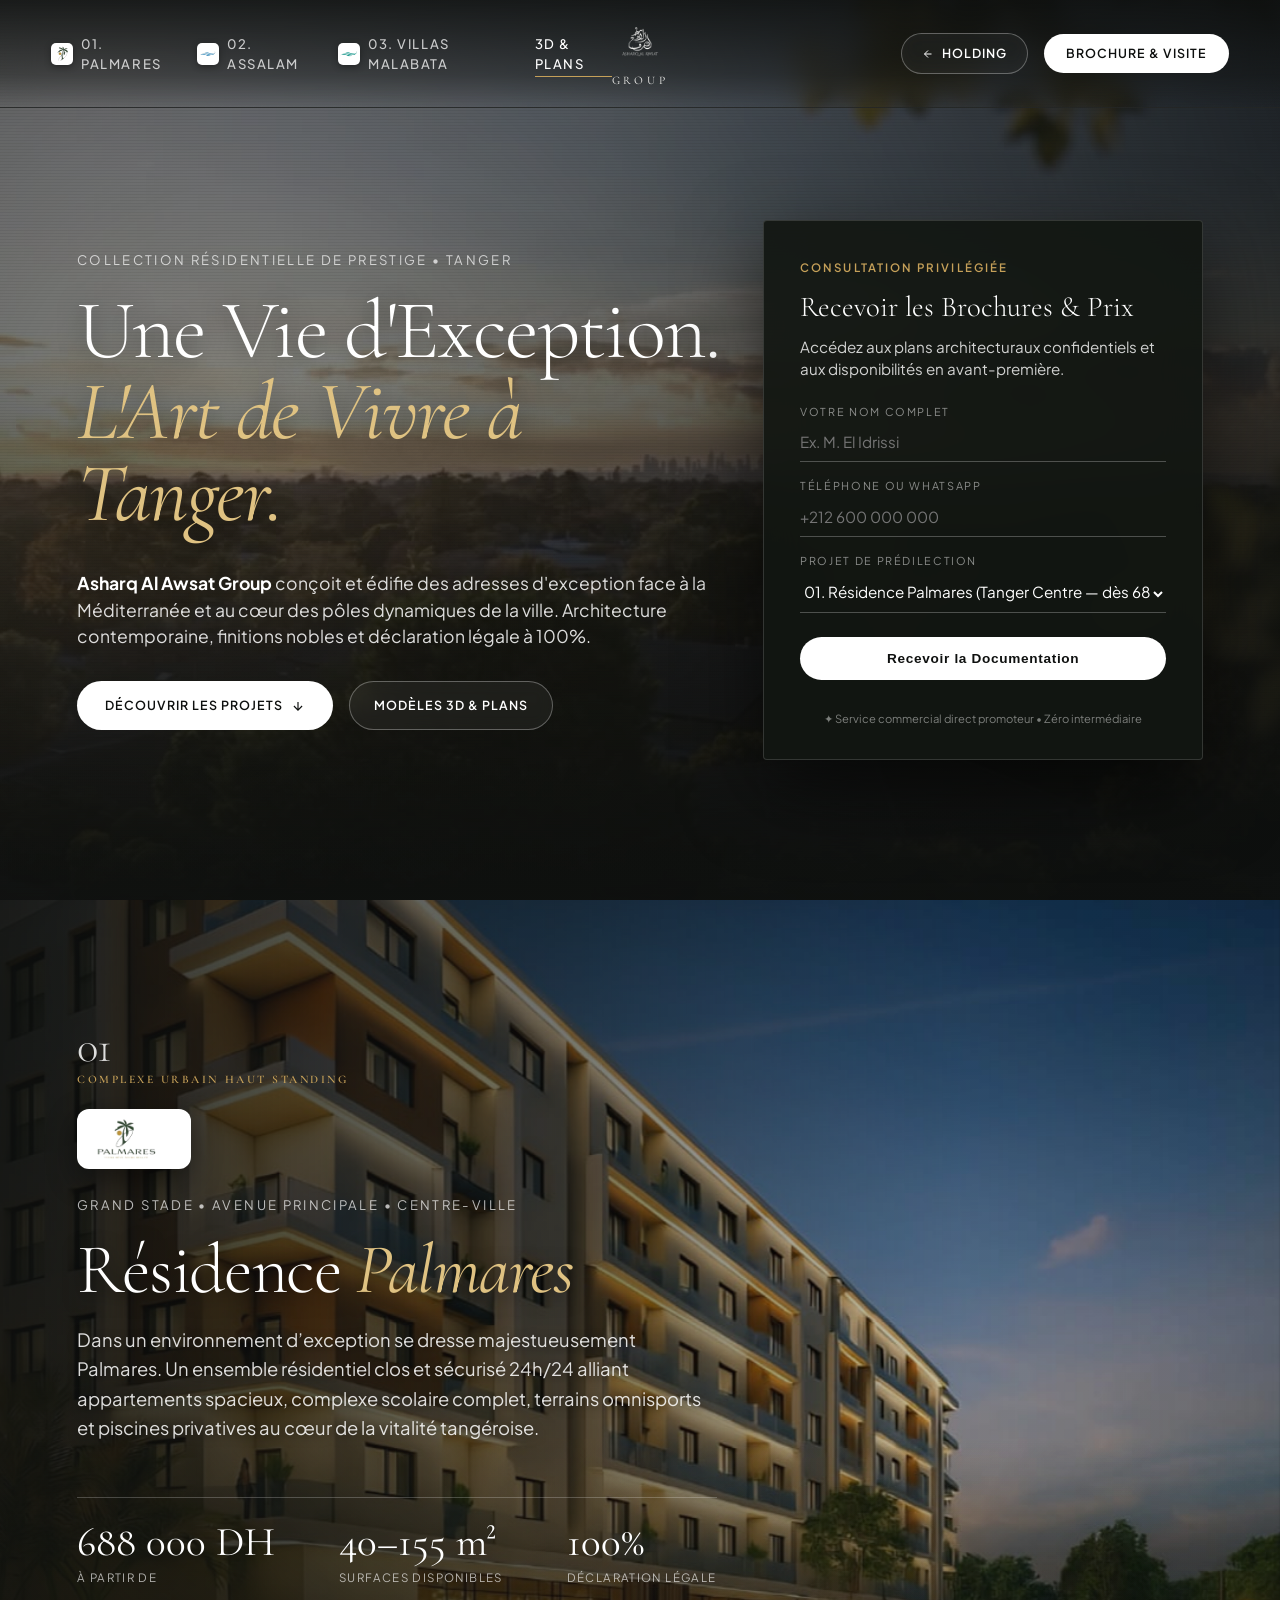
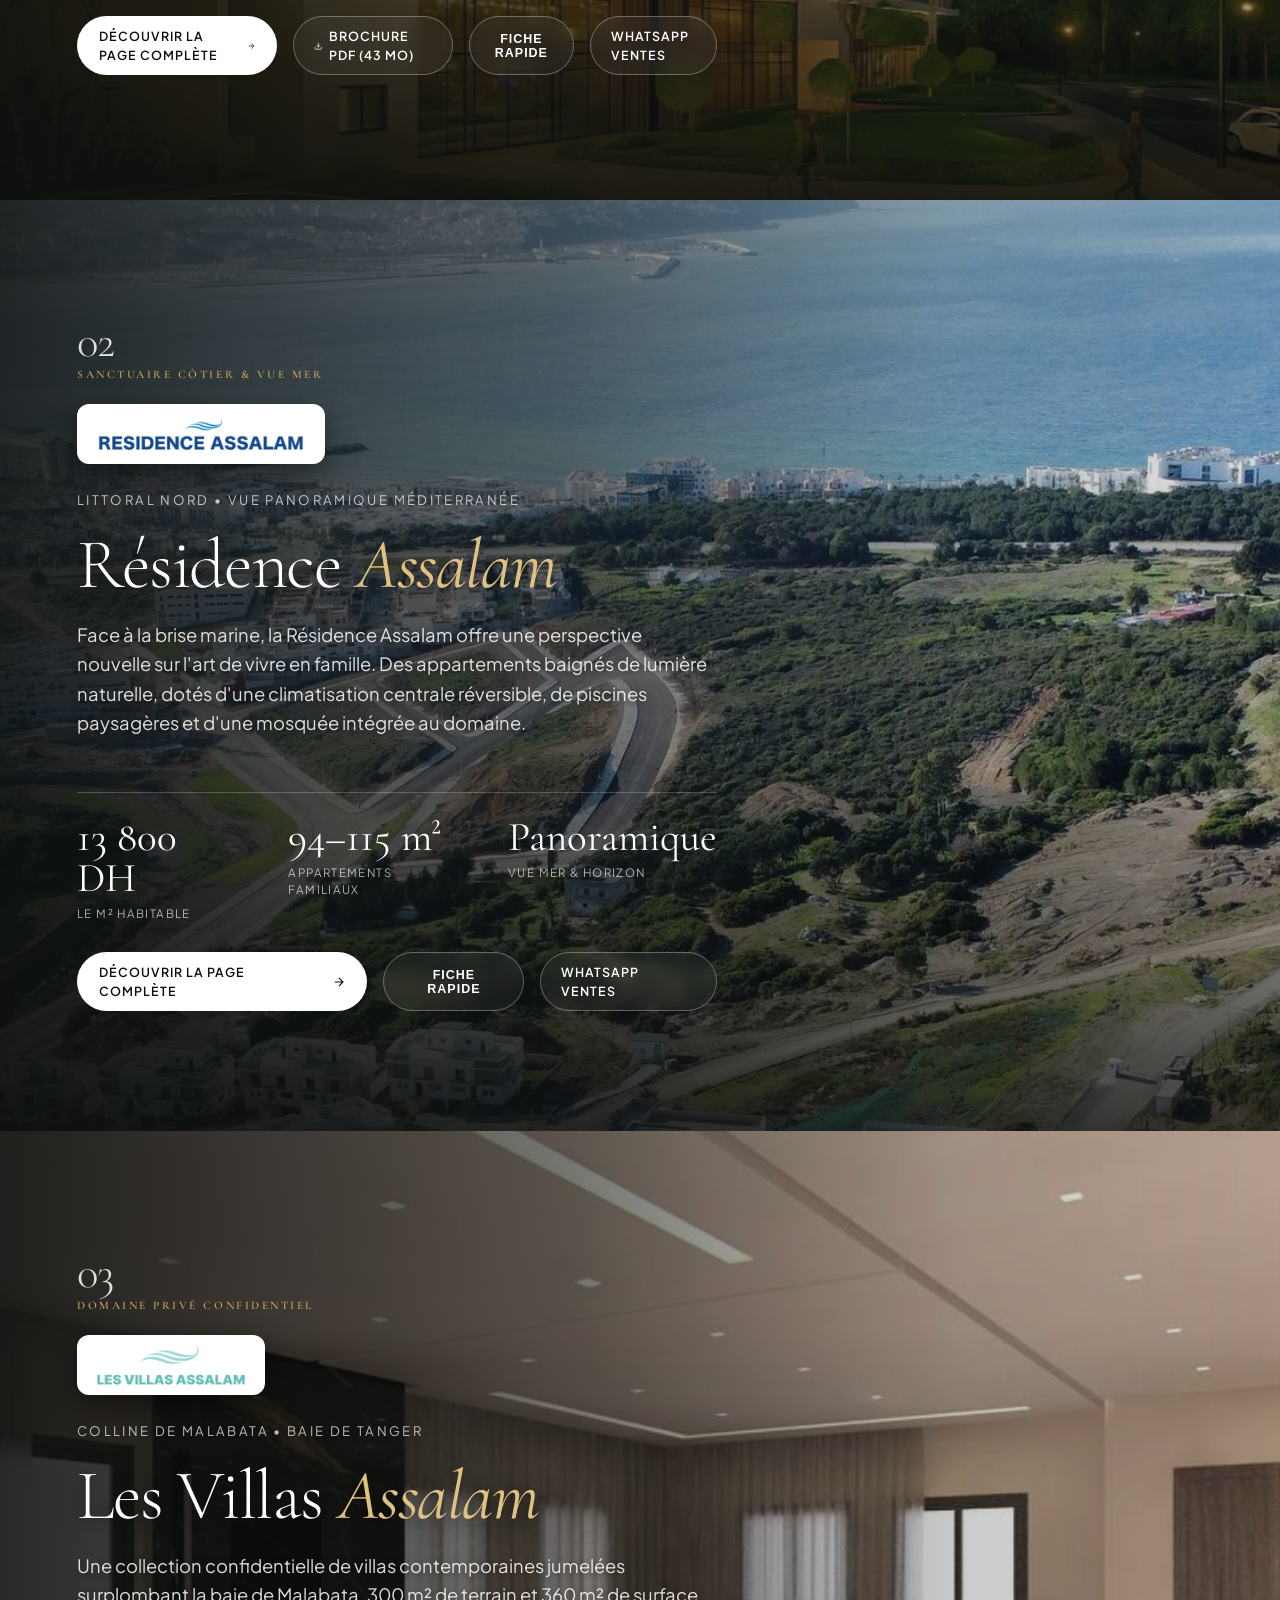
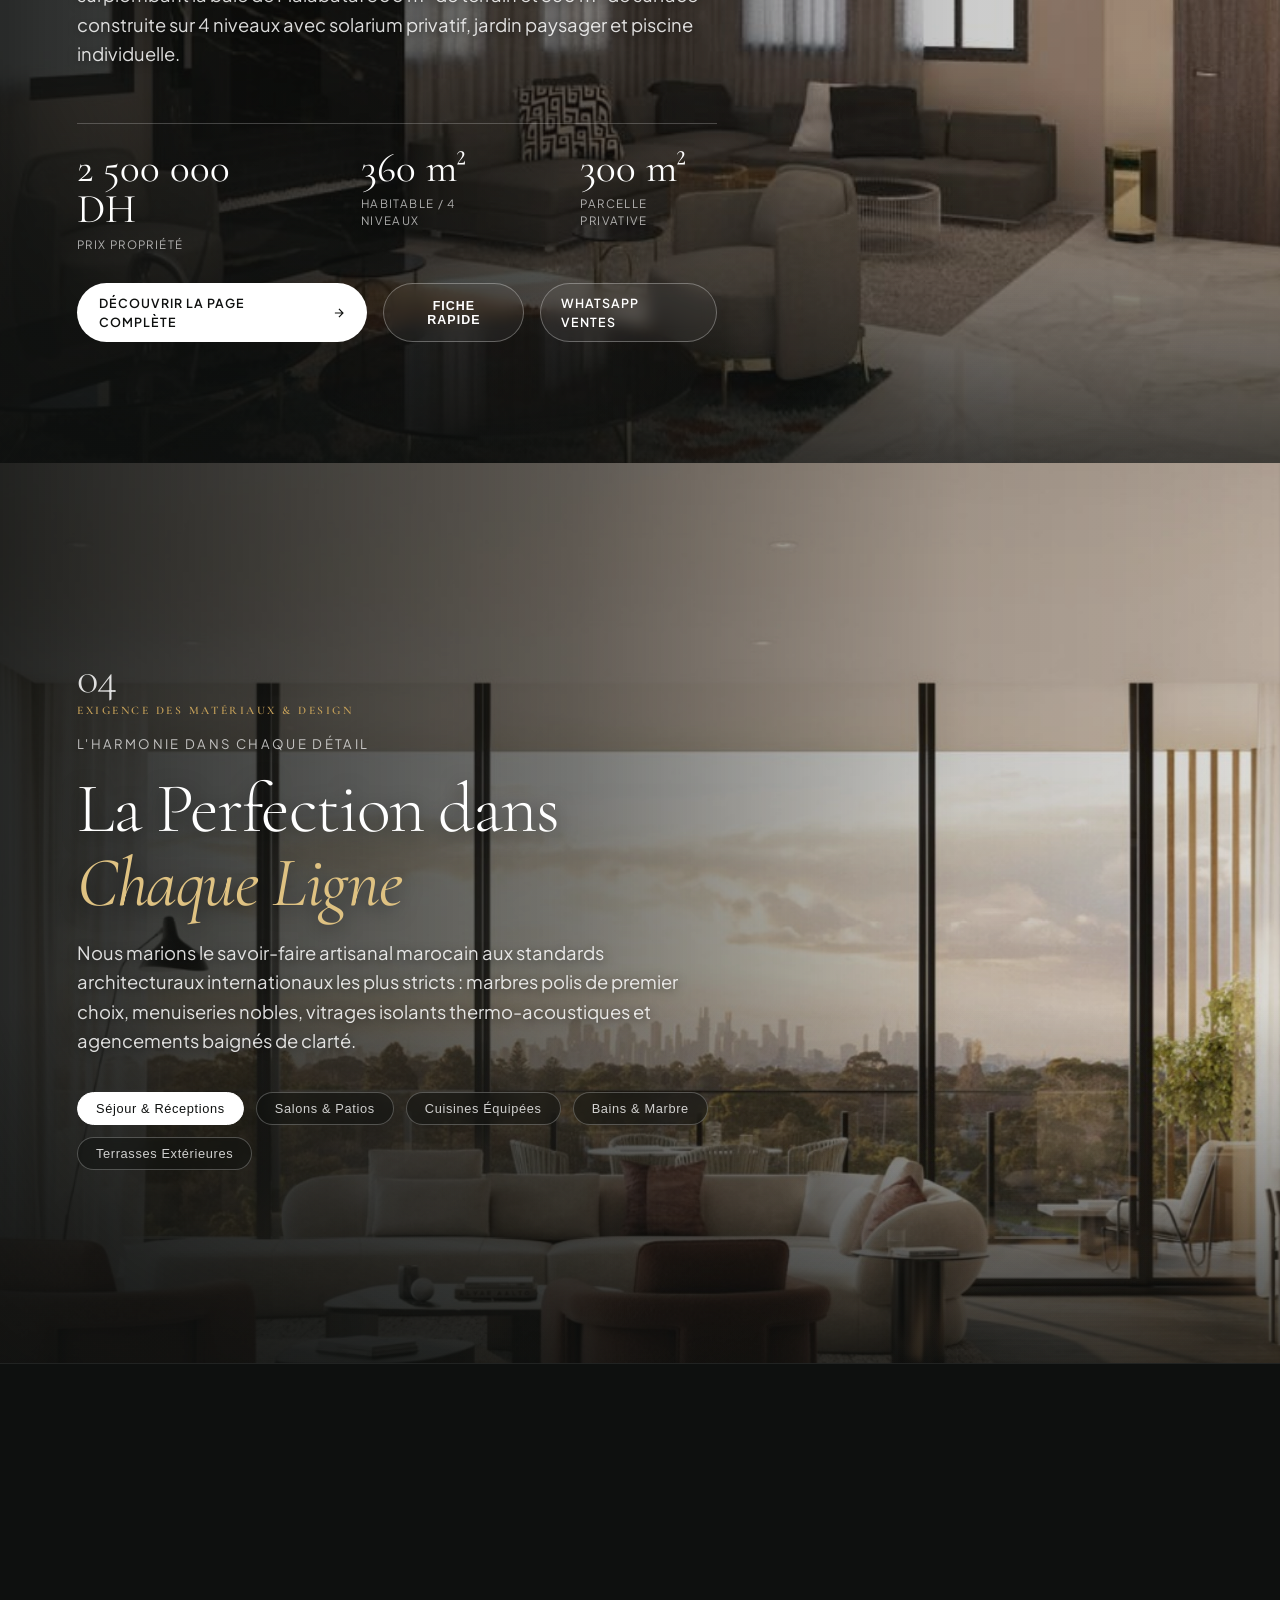
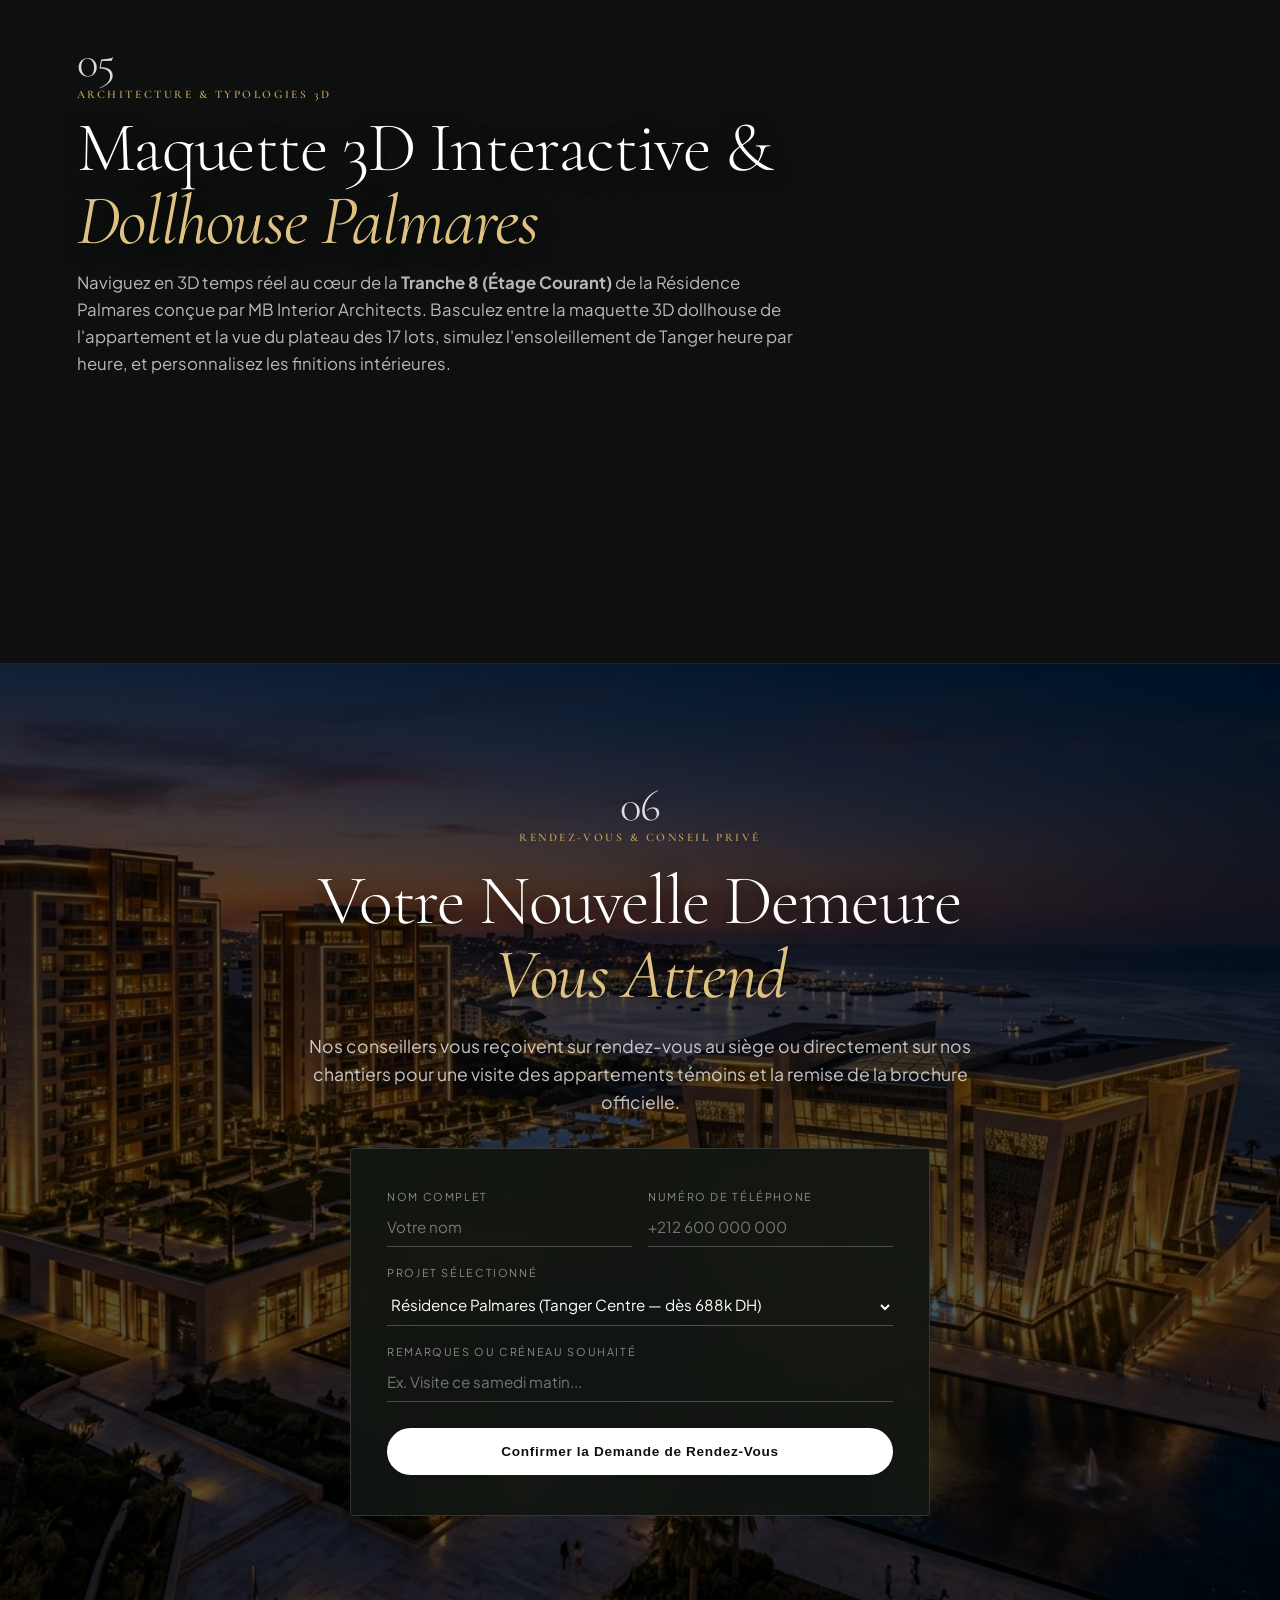
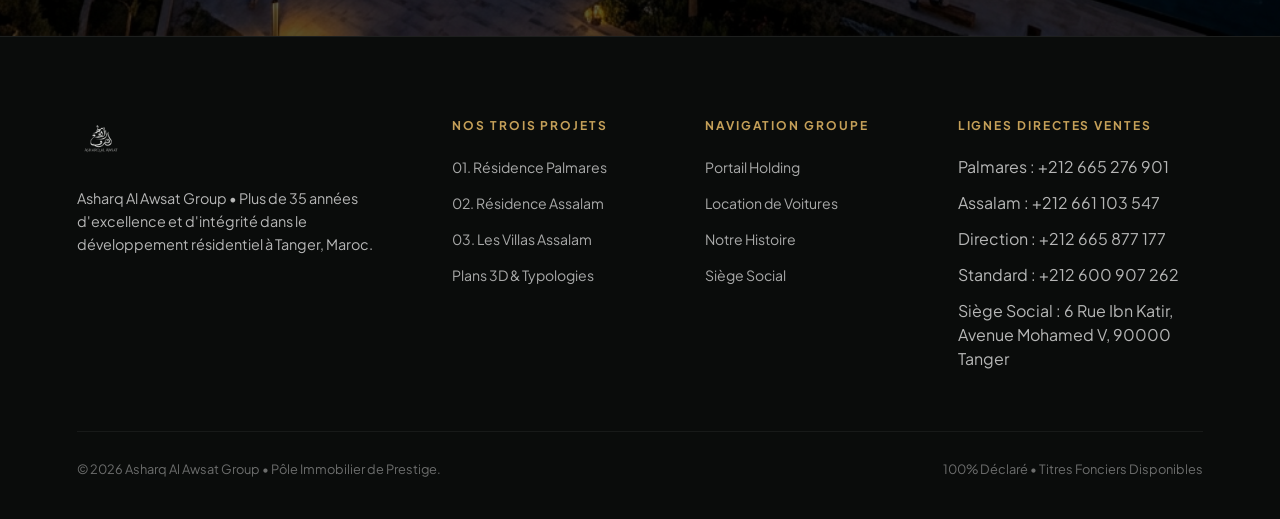
==== index.html @ 62141fb5 "feat: link holding cross-navigation to live holding deployment" ====
<!DOCTYPE html>
<html lang="fr" class="lenis lenis-smooth">
<head>
  <meta charset="UTF-8">
  <meta name="viewport" content="width=device-width, initial-scale=1, viewport-fit=cover">
  <title>Asharq Al Awsat Group — Résidences d'Exception à Tanger</title>
  <meta name="description" content="Les réalisations résidentielles de prestige du Groupe Asharq Al Awsat à Tanger : Résidence Palmares, Résidence Assalam et Les Villas Assalam à Malabata.">
  <link rel="icon" type="image/png" href="assets/emblem_gold.png">

  <!-- Typography: Cormorant Garamond & Plus Jakarta Sans -->
  <link rel="preconnect" href="https://fonts.googleapis.com">
  <link rel="preconnect" href="https://fonts.gstatic.com" crossorigin>
  <link href="https://fonts.googleapis.com/css2?family=Cormorant+Garamond:ital,wght@0,300;0,400;0,500;0,600;1,300;1,400;1,600&family=Plus+Jakarta+Sans:wght@300;400;500;600;700&display=swap" rel="stylesheet">

  <!-- Loam House Architectural Styles -->
  <link rel="stylesheet" href="styles/loam.css">
  <link rel="stylesheet" href="styles/palmares-3d-explorer.css?v=apple3d_2">

  <!-- Lenis & GSAP CDN Scripts -->
  <script src="https://cdn.jsdelivr.net/npm/lenis@1.1.18/dist/lenis.min.js"></script>
  <script src="https://cdnjs.cloudflare.com/ajax/libs/gsap/3.12.5/gsap.min.js"></script>
  <script src="https://cdnjs.cloudflare.com/ajax/libs/gsap/3.12.5/ScrollTrigger.min.js"></script>
</head>
<body>

  <!-- ==========================================================================
       Master Site Header (Loam House Style)
       ========================================================================== -->
  <header class="loam-header">
    <!-- Left: The 3 Main Projects & 3D Plans -->
    <nav class="loam-nav-projects" aria-label="Nos Trois Projets Phares">
      <a href="palmares.html" class="loam-nav-link">
        <span class="loam-nav-badge"><img src="assets/projects/chip_emblem_palmares.png" alt="Palmares"></span>
        <span>01. Palmares</span>
      </a>
      <a href="residence-assalam.html" class="loam-nav-link">
        <span class="loam-nav-badge"><img src="assets/projects/chip_emblem_assalam.png" alt="Assalam"></span>
        <span>02. Assalam</span>
      </a>
      <a href="villas-assalam.html" class="loam-nav-link">
        <span class="loam-nav-badge"><img src="assets/projects/chip_emblem_villas.png" alt="Villas Malabata"></span>
        <span>03. Villas Malabata</span>
      </a>
      <a href="#plans3d" class="loam-nav-link">3D & Plans</a>
    </nav>

    <!-- Center: Clean Asharq Al Awsat Group Logo (Without Immobilier) -->
    <a href="index.html" class="loam-logo-lockup" aria-label="Asharq Al Awsat Group">
      <img src="assets/logo_dark.png" alt="Asharq Al Awsat Group">
      <span>GROUP</span>
    </a>

    <!-- Right: Navigation CTAs -->
    <div class="loam-header-ctas">
      <a href="https://asharq-al-awsat-holding.vercel.app" class="loam-btn-outline">
        <svg width="12" height="12" viewBox="0 0 24 24" fill="none" stroke="currentColor" stroke-width="2"><path d="M19 12H5M12 19l-7-7 7-7"/></svg>
        <span>Holding</span>
      </a>
      <a href="#contact" class="loam-btn-primary">
        <span>Brochure & Visite</span>
      </a>
    </div>
  </header>

  <main>

    <!-- ==========================================================================
         HERO SECTION: Loam House Style with Birds Flying Video & Floating Card
         ========================================================================== -->
    <section class="loam-hero">
      <!-- Background Video: Skyline Birds in Flight at Dusk -->
      <div class="loam-hero-media">
        <video autoplay muted loop playsinline poster="assets/hero-video/hero-poster.jpg">
          <source src="assets/hero-video/hero-skyline.mp4" type="video/mp4">
        </video>
      </div>

      <!-- Subtle Loam House Texture & Dark Directional Shade (No Milky White) -->
      <div class="loam-scanlines"></div>
      <div class="loam-hero-shade"></div>

      <!-- Left Column: Editorial Headline -->
      <div class="loam-hero-copy">
        <span class="loam-eyebrow">Collection Résidentielle de Prestige • Tanger</span>
        <h1 class="loam-hero-title">
          Une Vie d'Exception.
          <em>L'Art de Vivre à Tanger.</em>
        </h1>
        <p class="loam-hero-bottom">
          <strong>Asharq Al Awsat Group</strong> conçoit et édifie des adresses d'exception face à la Méditerranée et au cœur des pôles dynamiques de la ville. Architecture contemporaine, finitions nobles et déclaration légale à 100%.
        </p>

        <div style="display: flex; gap: 16px; margin-top: 12px;">
          <a href="#palmares" class="loam-btn-primary" style="padding: 14px 28px;">
            <span>Découvrir les Projets</span>
            <svg width="14" height="14" viewBox="0 0 24 24" fill="none" stroke="currentColor" stroke-width="2"><path d="M12 5v14M19 12l-7 7-7-7"/></svg>
          </a>
          <a href="#plans3d" class="loam-btn-outline" style="padding: 14px 24px;">
            <span>Modèles 3D & Plans</span>
          </a>
        </div>
      </div>

      <!-- Right Column: Floating Dark Glass Inquiry Card (Loam House Exact Pattern) -->
      <aside class="loam-hero-card">
        <div class="card-eyebrow">Consultation Privilégiée</div>
        <h2 style="font-family: var(--font-serif); font-size: 1.8rem; font-weight: 300; color: #fff; margin-bottom: 8px;">
          Recevoir les Brochures & Prix
        </h2>
        <p class="card-intro">
          Accédez aux plans architecturaux confidentiels et aux disponibilités en avant-première.
        </p>

        <form class="card-form" id="hero-inquiry-form">
          <div class="card-field">
            <label for="hero-name">Votre Nom Complet</label>
            <input type="text" id="hero-name" required placeholder="Ex. M. El Idrissi">
          </div>

          <div class="card-field">
            <label for="hero-tel">Téléphone ou WhatsApp</label>
            <input type="tel" id="hero-tel" required placeholder="+212 600 000 000">
          </div>

          <div class="card-field">
            <label for="hero-project">Projet de Prédilection</label>
            <select id="hero-project">
              <option value="palmares">01. Résidence Palmares (Tanger Centre — dès 688k DH)</option>
              <option value="assalam">02. Résidence Assalam (Vue Mer — dès 13 800 DH/m²)</option>
              <option value="villas">03. Les Villas Assalam (Malabata — 2.5M DH)</option>
            </select>
          </div>

          <button type="submit" class="card-btn-submit">
            Recevoir la Documentation
          </button>
          <span class="card-trust">✦ Service commercial direct promoteur • Zéro intermédiaire</span>
        </form>
      </aside>
    </section>

    <!-- ==========================================================================
         CHAPTER 01: Résidence Palmares
         ========================================================================== -->
    <section id="palmares" class="loam-chapter">
      <div class="loam-chapter-bg">
        <img src="assets/projects/palmares_hero.jpg" alt="Résidence Palmares Tanger">
      </div>
      <div class="loam-chapter-shade"></div>

      <div class="loam-chapter-copy">
        <div class="section-number">
          01 <span class="section-tagline">Complexe Urbain Haut Standing</span>
        </div>
        <div class="loam-project-brand-badge">
          <img src="assets/projects/logo_palmares.png" alt="Logo Officiel Résidence Palmares" class="loam-project-brand-logo">
        </div>
        <p class="loam-eyebrow">Grand Stade • Avenue Principale • Centre-Ville</p>
        <h2 class="loam-chapter-title">
          Résidence <em>Palmares</em>
        </h2>
        <p class="loam-chapter-lede">
          Dans un environnement d’exception se dresse majestueusement Palmares. Un ensemble résidentiel clos et sécurisé 24h/24 alliant appartements spacieux, complexe scolaire complet, terrains omnisports et piscines privatives au cœur de la vitalité tangéroise.
        </p>

        <div class="loam-figs">
          <div class="loam-fig">
            <strong>688 000 DH</strong>
            <span>À Partir De</span>
          </div>
          <div class="loam-fig">
            <strong>40–155 m²</strong>
            <span>Surfaces Disponibles</span>
          </div>
          <div class="loam-fig">
            <strong>100%</strong>
            <span>Déclaration Légale</span>
          </div>
        </div>

        <div class="loam-actions-row">
          <a href="palmares.html" class="loam-btn-primary">
            <span>Découvrir la Page Complète</span>
            <svg width="14" height="14" viewBox="0 0 24 24" fill="none" stroke="currentColor" stroke-width="2"><path d="M5 12h14M12 5l7 7-7 7"/></svg>
          </a>
          <a href="assets/projects/Pres-RESIDENCE-PALMARES-2026.pdf" target="_blank" download class="loam-btn-outline" style="gap: 6px;">
            <svg width="14" height="14" viewBox="0 0 24 24" fill="none" stroke="currentColor" stroke-width="2"><path d="M21 15v4a2 2 0 0 1-2 2H5a2 2 0 0 1-2-2v-4M7 10l5 5 5-5M12 15V3"/></svg>
            <span>Brochure PDF (43 Mo)</span>
          </a>
          <button type="button" class="loam-btn-outline" data-inspect="palmares">
            <span>Fiche Rapide</span>
          </button>
          <a href="https://wa.me/212665276901?text=Bonjour,%20je%20souhaite%20recevoir%20la%20brochure%20de%20la%20Résidence%20Palmares" target="_blank" class="loam-btn-outline">
            <span>WhatsApp Ventes</span>
          </a>
        </div>
      </div>
    </section>

    <!-- ==========================================================================
         CHAPTER 02: Résidence Assalam
         ========================================================================== -->
    <section id="assalam" class="loam-chapter">
      <div class="loam-chapter-bg">
        <img src="assets/projects/assalam_hero.jpg" alt="Résidence Assalam Tanger Vue Mer">
      </div>
      <div class="loam-chapter-shade"></div>

      <div class="loam-chapter-copy">
        <div class="section-number">
          02 <span class="section-tagline">Sanctuaire Côtier & Vue Mer</span>
        </div>
        <div class="loam-project-brand-badge">
          <img src="assets/projects/logo_assalam.png" alt="Logo Officiel Résidence Assalam" class="loam-project-brand-logo">
        </div>
        <p class="loam-eyebrow">Littoral Nord • Vue Panoramique Méditerranée</p>
        <h2 class="loam-chapter-title">
          Résidence <em>Assalam</em>
        </h2>
        <p class="loam-chapter-lede">
          Face à la brise marine, la Résidence Assalam offre une perspective nouvelle sur l'art de vivre en famille. Des appartements baignés de lumière naturelle, dotés d'une climatisation centrale réversible, de piscines paysagères et d'une mosquée intégrée au domaine.
        </p>

        <div class="loam-figs">
          <div class="loam-fig">
            <strong>13 800 DH</strong>
            <span>Le m² Habitable</span>
          </div>
          <div class="loam-fig">
            <strong>94–115 m²</strong>
            <span>Appartements Familiaux</span>
          </div>
          <div class="loam-fig">
            <strong>Panoramique</strong>
            <span>Vue Mer & Horizon</span>
          </div>
        </div>

        <div class="loam-actions-row">
          <a href="residence-assalam.html" class="loam-btn-primary">
            <span>Découvrir la Page Complète</span>
            <svg width="14" height="14" viewBox="0 0 24 24" fill="none" stroke="currentColor" stroke-width="2"><path d="M5 12h14M12 5l7 7-7 7"/></svg>
          </a>
          <button type="button" class="loam-btn-outline" data-inspect="assalam">
            <span>Fiche Rapide</span>
          </button>
          <a href="https://wa.me/212661103547?text=Bonjour,%20je%20souhaite%20des%20informations%20sur%20la%20Résidence%20Assalam" target="_blank" class="loam-btn-outline">
            <span>WhatsApp Ventes</span>
          </a>
        </div>
      </div>
    </section>

    <!-- ==========================================================================
         CHAPTER 03: Les Villas Assalam (Malabata)
         ========================================================================== -->
    <section id="villas" class="loam-chapter">
      <div class="loam-chapter-bg">
        <img src="assets/projects/villas_hero.jpg" alt="Les Villas Assalam Malabata Tanger">
      </div>
      <div class="loam-chapter-shade"></div>

      <div class="loam-chapter-copy">
        <div class="section-number">
          03 <span class="section-tagline">Domaine Privé Confidentiel</span>
        </div>
        <div class="loam-project-brand-badge">
          <img src="assets/projects/logo_villas.png" alt="Logo Officiel Les Villas Assalam" class="loam-project-brand-logo">
        </div>
        <p class="loam-eyebrow">Colline de Malabata • Baie de Tanger</p>
        <h2 class="loam-chapter-title">
          Les Villas <em>Assalam</em>
        </h2>
        <p class="loam-chapter-lede">
          Une collection confidentielle de villas contemporaines jumelées surplombant la baie de Malabata. 300 m² de terrain et 360 m² de surface construite sur 4 niveaux avec solarium privatif, jardin paysager et piscine individuelle.
        </p>

        <div class="loam-figs">
          <div class="loam-fig">
            <strong>2 500 000 DH</strong>
            <span>Prix Propriété</span>
          </div>
          <div class="loam-fig">
            <strong>360 m²</strong>
            <span>Habitable / 4 Niveaux</span>
          </div>
          <div class="loam-fig">
            <strong>300 m²</strong>
            <span>Parcelle Privative</span>
          </div>
        </div>

        <div class="loam-actions-row">
          <a href="villas-assalam.html" class="loam-btn-primary">
            <span>Découvrir la Page Complète</span>
            <svg width="14" height="14" viewBox="0 0 24 24" fill="none" stroke="currentColor" stroke-width="2"><path d="M5 12h14M12 5l7 7-7 7"/></svg>
          </a>
          <button type="button" class="loam-btn-outline" data-inspect="villas">
            <span>Fiche Rapide</span>
          </button>
          <a href="https://wa.me/212600907262?text=Bonjour,%20je%20souhaite%20visiter%20les%20Villas%20Assalam%20Malabata" target="_blank" class="loam-btn-outline">
            <span>WhatsApp Ventes</span>
          </a>
        </div>
      </div>
    </section>

    <!-- ==========================================================================
         CHAPTER 04: Finitions & Architecture (Loam House Interactive Swatches)
         ========================================================================== -->
    <section class="loam-chapter">
      <div class="loam-chapter-bg">
        <img id="loam-finish-img" src="assets/loam/INT01_Penthouse-Living.jpg" alt="Finitions Intérieures et Volumes">
      </div>
      <div class="loam-chapter-shade"></div>

      <div class="loam-chapter-copy">
        <div class="section-number">
          04 <span class="section-tagline">Exigence des Matériaux & Design</span>
        </div>
        <p class="loam-eyebrow">L'Harmonie dans Chaque Détail</p>
        <h2 class="loam-chapter-title">
          La Perfection dans <em>Chaque Ligne</em>
        </h2>
        <p class="loam-chapter-lede">
          Nous marions le savoir-faire artisanal marocain aux standards architecturaux internationaux les plus stricts : marbres polis de premier choix, menuiseries nobles, vitrages isolants thermo-acoustiques et agencements baignés de clarté.
        </p>

        <div class="loam-tags">
          <button type="button" class="loam-tag-btn active" data-img="assets/loam/INT01_Penthouse-Living.jpg">
            Séjour & Réceptions
          </button>
          <button type="button" class="loam-tag-btn" data-img="assets/loam/INT03_Courtyard-Living-Dining.jpg">
            Salons & Patios
          </button>
          <button type="button" class="loam-tag-btn" data-img="assets/loam/INT04_Kitchen-Light.jpg">
            Cuisines Équipées
          </button>
          <button type="button" class="loam-tag-btn" data-img="assets/loam/INT05_Bathroom-Light.jpg">
            Bains & Marbre
          </button>
          <button type="button" class="loam-tag-btn" data-img="assets/loam/EXT_Terrace.jpg">
            Terrasses Extérieures
          </button>
        </div>
      </div>
    </section>

    <!-- ==========================================================================
         CHAPTER 05: 3D Plans & Typologies Explorer (Interactive Master Model)
         ========================================================================== -->
    <section id="plans3d" class="loam-plans-section">
      <div class="loam-plans-header">
        <div class="section-number">
          05 <span class="section-tagline">Architecture & Typologies 3D</span>
        </div>
        <h2 class="loam-chapter-title" style="margin-top: 10px;">
          Maquette 3D Interactive & <em>Dollhouse Palmares</em>
        </h2>
        <p style="color: rgba(255, 255, 255, 0.7); font-size: 1.05rem; margin-top: 12px; line-height: 1.6;">
          Naviguez en 3D temps réel au cœur de la <strong>Tranche 8 (Étage Courant)</strong> de la Résidence Palmares conçue par MB Interior Architects. Basculez entre la maquette 3D dollhouse de l'appartement et la vue du plateau des 17 lots, simulez l'ensoleillement de Tanger heure par heure, et personnalisez les finitions intérieures.
        </p>
      </div>

      <div id="palmares-3d-explorer"></div>
    </section>

    <!-- ==========================================================================
         CHAPTER 06: Private Consultation & Contact
         ========================================================================== -->
    <section id="contact" class="loam-contact-section">
      <div class="loam-contact-bg">
        <img src="assets/holding_hero.jpg" alt="Siège Asharq Al Awsat Group Tanger">
      </div>

      <div class="loam-contact-container">
        <div class="section-number">
          06 <span class="section-tagline">Rendez-Vous & Conseil Privé</span>
        </div>
        <h2 class="loam-chapter-title">
          Votre Nouvelle Demeure <em>Vous Attend</em>
        </h2>
        <p style="color: rgba(255, 255, 255, 0.75); font-size: 1.1rem; line-height: 1.6;">
          Nos conseillers vous reçoivent sur rendez-vous au siège ou directement sur nos chantiers pour une visite des appartements témoins et la remise de la brochure officielle.
        </p>

        <form class="loam-contact-form" id="contact-master-form">
          <div style="display: grid; grid-template-columns: 1fr 1fr; gap: 16px;">
            <div class="card-field">
              <label for="c-name">Nom Complet</label>
              <input type="text" id="c-name" required placeholder="Votre nom">
            </div>
            <div class="card-field">
              <label for="c-tel">Numéro de Téléphone</label>
              <input type="tel" id="c-tel" required placeholder="+212 600 000 000">
            </div>
          </div>

          <div class="card-field">
            <label for="c-project">Projet Sélectionné</label>
            <select id="c-project">
              <option value="palmares">Résidence Palmares (Tanger Centre — dès 688k DH)</option>
              <option value="assalam">Résidence Assalam (Vue Mer — dès 13 800 DH/m²)</option>
              <option value="villas">Les Villas Assalam (Malabata — 2.5M DH)</option>
            </select>
          </div>

          <div class="card-field">
            <label for="c-note">Remarques ou Créneau Souhaité</label>
            <input type="text" id="c-note" placeholder="Ex. Visite ce samedi matin...">
          </div>

          <button type="submit" class="card-btn-submit" style="padding: 16px;">
            Confirmer la Demande de Rendez-Vous
          </button>
        </form>
      </div>
    </section>

  </main>

  <!-- ==========================================================================
       Project Technical Inspection Drawer (Modal Sheet)
       ========================================================================== -->
  <div id="project-modal" class="loam-modal-drawer" aria-hidden="true">
    <div class="loam-modal-sheet">
      <div class="loam-modal-header">
        <div style="display: flex; align-items: center; gap: 16px;">
          <div class="modal-logo-badge">
            <img id="modal-logo-img" src="assets/projects/logo_palmares.png" alt="Logo Projet" class="modal-logo-img">
          </div>
          <div>
            <span id="modal-loc" style="font-size: 0.72rem; letter-spacing: 0.18em; text-transform: uppercase; color: var(--loam-gold); font-weight: 600;"></span>
            <h3 id="modal-title" style="font-family: var(--font-serif); font-size: 2.2rem; color: #fff; margin-top: 4px; font-weight: 300;"></h3>
          </div>
        </div>
        <button type="button" class="loam-modal-close" aria-label="Fermer le tiroir">✕</button>
      </div>

      <div class="loam-modal-body">
        <img id="modal-preview-img" src="" alt="Aperçu du projet" class="loam-modal-preview">

        <div style="display: flex; justify-content: space-between; align-items: center; flex-wrap: wrap; gap: 16px; padding: 16px 0; border-bottom: 1px solid rgba(255,255,255,0.08);">
          <div>
            <span style="font-size: 0.7rem; text-transform: uppercase; color: rgba(255,255,255,0.5);">Conditions Tarifaires</span>
            <div id="modal-price" style="font-size: 1.5rem; font-family: var(--font-serif); color: var(--loam-gold-light); font-weight: 400;"></div>
          </div>
          <div style="display: flex; gap: 10px;">
            <a id="modal-whatsapp-link" href="#" target="_blank" class="loam-btn-outline" style="font-size: 0.75rem; padding: 8px 16px;">
              WhatsApp
            </a>
            <a id="modal-call-link" href="#" class="loam-btn-primary" style="font-size: 0.75rem; padding: 8px 16px;">
              Appeler
            </a>
          </div>
        </div>

        <div>
          <h4 style="font-size: 0.85rem; letter-spacing: 0.1em; text-transform: uppercase; color: rgba(255,255,255,0.6); margin-bottom: 8px;">Description</h4>
          <p id="modal-desc" style="color: rgba(255,255,255,0.8); line-height: 1.6; font-size: 0.95rem;"></p>
        </div>

        <div>
          <h4 style="font-size: 0.85rem; letter-spacing: 0.1em; text-transform: uppercase; color: rgba(255,255,255,0.6); margin-bottom: 12px;">Spécifications Techniques</h4>
          <table class="loam-modal-specs">
            <tbody id="modal-specs-body"></tbody>
          </table>
        </div>
      </div>
    </div>
  </div>

  <!-- ==========================================================================
       Master Footer
       ========================================================================== -->
  <footer class="loam-footer">
    <div class="loam-footer-grid">
      <div class="loam-footer-col">
        <img src="assets/logo_dark.png" alt="Asharq Al Awsat Group" style="height: 48px; margin-bottom: 16px;">
        <p style="font-size: 0.9rem; line-height: 1.6; max-width: 340px;">
          Asharq Al Awsat Group • Plus de 35 années d'excellence et d'intégrité dans le développement résidentiel à Tanger, Maroc.
        </p>
      </div>

      <div class="loam-footer-col">
        <h4>Nos Trois Projets</h4>
        <ul>
          <li><a href="palmares.html">01. Résidence Palmares</a></li>
          <li><a href="residence-assalam.html">02. Résidence Assalam</a></li>
          <li><a href="villas-assalam.html">03. Les Villas Assalam</a></li>
          <li><a href="#plans3d">Plans 3D & Typologies</a></li>
        </ul>
      </div>

      <div class="loam-footer-col">
        <h4>Navigation Groupe</h4>
        <ul>
          <li><a href="https://asharq-al-awsat-holding.vercel.app">Portail Holding</a></li>
          <li><a href="https://asharq-al-awsat-holding.vercel.app/car-rental">Location de Voitures</a></li>
          <li><a href="https://asharq-al-awsat-holding.vercel.app#family-word">Notre Histoire</a></li>
          <li><a href="https://asharq-al-awsat-holding.vercel.app#contact">Siège Social</a></li>
        </ul>
      </div>

      <div class="loam-footer-col">
        <h4>Lignes Directes Ventes</h4>
        <ul>
          <li>Palmares : +212 665 276 901</li>
          <li>Assalam : +212 661 103 547</li>
          <li>Direction : +212 665 877 177</li>
          <li>Standard : +212 600 907 262</li>
          <li>Siège Social : 6 Rue Ibn Katir, Avenue Mohamed V, 90000 Tanger</li>
        </ul>
      </div>
    </div>

    <div class="loam-footer-bottom">
      <div>© 2026 Asharq Al Awsat Group • Pôle Immobilier de Prestige.</div>
      <div>100% Déclaré • Titres Fonciers Disponibles</div>
    </div>
  </footer>

  <!-- Controller Script -->
  <script src="js/loam-scroll.js"></script>
  <!-- Three.js WebGL 3D Engine -->
  <script src="https://cdnjs.cloudflare.com/ajax/libs/three.js/r128/three.min.js"></script>
  <!-- Palmares 3D Architectural Master Explorer Script -->
  <script src="js/palmares-3d-explorer.js?v=apple3d_2"></script>
</body>
</html>
---- styles/loam.css ----
/* Loam House Architectural Luxury Engine — Asharq Real Estate
   Faithfully crafted to replicate the full-screen cinematic scroll of residences.loamhouse.com.au */

@import url('https://fonts.googleapis.com/css2?family=Cormorant+Garamond:ital,wght@0,300;0,400;0,500;0,600;1,300;1,400;1,600&family=Plus+Jakarta+Sans:wght@300;400;500;600;700&display=swap');

:root {
  --loam-bg: #141615;
  --loam-ink: #0E100F;
  --loam-chalk: #F6F5F2;
  --loam-card: rgba(18, 22, 18, 0.92);
  --loam-gold: #C5A059;
  --loam-gold-light: #DFC282;
  --loam-border: rgba(255, 255, 255, 0.22);
  --font-serif: 'Cormorant Garamond', Georgia, serif;
  --font-sans: 'Plus Jakarta Sans', system-ui, -apple-system, sans-serif;
}

* {
  box-sizing: border-box;
  margin: 0;
  padding: 0;
}

html.lenis, html.lenis body {
  height: auto;
}

.lenis.lenis-smooth {
  scroll-behavior: auto !important;
}

.lenis.lenis-smooth [data-lenis-prevent] {
  overscroll-behavior: contain;
}

.lenis.lenis-stopped {
  overflow: hidden;
}

body {
  background-color: var(--loam-bg);
  color: var(--loam-chalk);
  font-family: var(--font-sans);
  line-height: 1.5;
  overflow-x: hidden;
  -webkit-font-smoothing: antialiased;
}

/* ==========================================================================
   Header: Loam House Style with the 3 Main Projects & Centered Logo
   ========================================================================== */
.loam-header {
  position: fixed;
  top: 0;
  left: 0;
  right: 0;
  z-index: 1000;
  padding: 18px 4vw;
  display: grid;
  grid-template-columns: 1fr auto 1fr;
  align-items: center;
  background: linear-gradient(to bottom, rgba(14, 16, 15, 0.85) 0%, rgba(14, 16, 15, 0.4) 70%, transparent 100%);
  backdrop-filter: blur(16px);
  -webkit-backdrop-filter: blur(16px);
  border-bottom: 1px solid rgba(255, 255, 255, 0.08);
  transition: transform 0.4s ease, background 0.4s ease;
}

/* 3 Main Projects Navigation */
.loam-nav-projects {
  display: flex;
  align-items: center;
  gap: 28px;
}

.loam-nav-link {
  display: inline-flex;
  align-items: center;
  gap: 8px;
  font-size: 0.82rem;
  font-weight: 500;
  letter-spacing: 0.12em;
  text-transform: uppercase;
  color: rgba(255, 255, 255, 0.75);
  text-decoration: none;
  transition: color 0.25s ease;
  position: relative;
  padding: 4px 0;
}

.loam-nav-badge {
  width: 22px;
  height: 22px;
  min-width: 22px;
  border-radius: 5px;
  background: #FFFFFF;
  display: inline-flex;
  align-items: center;
  justify-content: center;
  padding: 2.5px;
  box-shadow: 0 2px 6px rgba(0, 0, 0, 0.35);
  transition: transform 0.25s ease;
}

.loam-nav-link:hover .loam-nav-badge {
  transform: scale(1.12);
}

.loam-nav-badge img {
  width: 100%;
  height: 100%;
  object-fit: contain;
}

.loam-nav-link:hover, .loam-nav-link.active {
  color: #fff;
}

.loam-nav-link.active::after {
  content: '';
  position: absolute;
  bottom: 0;
  left: 0;
  width: 100%;
  height: 1.5px;
  background: var(--loam-gold);
}

/* Center Logo */
.loam-logo-lockup {
  display: flex;
  flex-direction: column;
  align-items: center;
  text-decoration: none;
  transition: opacity 0.3s ease;
}

.loam-logo-lockup:hover {
  opacity: 0.9;
}

.loam-logo-lockup img {
  height: 52px;
  width: auto;
  object-fit: contain;
}

.loam-logo-lockup span {
  font-family: var(--font-serif);
  font-size: 0.72rem;
  letter-spacing: 0.32em;
  text-transform: uppercase;
  color: var(--loam-chalk);
  margin-top: 2px;
}

/* Header CTAs */
.loam-header-ctas {
  display: flex;
  justify-content: flex-end;
  align-items: center;
  gap: 16px;
}

.loam-btn-outline {
  display: inline-flex;
  align-items: center;
  gap: 8px;
  padding: 10px 20px;
  border-radius: 9999px;
  border: 1px solid rgba(255, 255, 255, 0.3);
  background: rgba(255, 255, 255, 0.05);
  color: #fff;
  font-size: 0.78rem;
  font-weight: 600;
  letter-spacing: 0.08em;
  text-transform: uppercase;
  text-decoration: none;
  backdrop-filter: blur(8px);
  transition: all 0.3s ease;
  cursor: pointer;
}

.loam-btn-outline:hover {
  background: #fff;
  color: var(--loam-ink);
  border-color: #fff;
  transform: translateY(-1px);
}

.loam-btn-primary {
  display: inline-flex;
  align-items: center;
  gap: 8px;
  padding: 10px 22px;
  border-radius: 9999px;
  background: #fff;
  color: var(--loam-ink);
  font-size: 0.78rem;
  font-weight: 600;
  letter-spacing: 0.08em;
  text-transform: uppercase;
  text-decoration: none;
  transition: all 0.3s ease;
  cursor: pointer;
}

.loam-btn-primary:hover {
  background: var(--loam-gold-light);
  transform: translateY(-1px);
}

/* ==========================================================================
   Hero Section: Video Background (Birds in Flight) & Floating Card
   ========================================================================== */
.loam-hero {
  position: relative;
  min-height: 100vh;
  min-height: 100svh;
  display: grid;
  grid-template-columns: 1.15fr 0.85fr;
  align-items: center;
  padding: 120px 6vw 40px;
  overflow: hidden;
}

.loam-hero-media {
  position: absolute;
  top: -15%;
  left: 0;
  right: 0;
  bottom: -15%;
  height: 130%;
  z-index: 1;
  overflow: hidden;
  pointer-events: none;
}

.loam-hero-media video {
  width: 100%;
  height: 100%;
  object-fit: cover;
  filter: brightness(0.85);
  will-change: transform;
}

/* Subtle Scanlines Overlay from Loam House */
.loam-scanlines {
  position: absolute;
  inset: 0;
  z-index: 2;
  background: repeating-linear-gradient(
    to bottom,
    rgba(0, 0, 0, 0) 0px,
    rgba(0, 0, 0, 0) 2px,
    rgba(0, 0, 0, 0.12) 3px
  );
  pointer-events: none;
}

.loam-hero-shade {
  position: absolute;
  inset: 0;
  z-index: 3;
  background: radial-gradient(circle at 20% 50%, rgba(14, 16, 15, 0.4) 0%, rgba(14, 16, 15, 0.85) 100%),
              linear-gradient(to top, rgba(14, 16, 15, 0.9) 0%, transparent 60%);
}

.loam-hero-copy {
  position: relative;
  z-index: 4;
  display: flex;
  flex-direction: column;
  gap: 20px;
  max-width: 680px;
}

.loam-eyebrow {
  font-size: 0.82rem;
  letter-spacing: 0.18em;
  text-transform: uppercase;
  color: rgba(255, 255, 255, 0.7);
}

.loam-hero-title {
  font-family: var(--font-serif);
  font-size: clamp(3.2rem, 6.5vw, 6.2rem);
  font-weight: 300;
  line-height: 0.98;
  letter-spacing: -0.02em;
  color: #fff;
  text-shadow: 0 4px 24px rgba(0, 0, 0, 0.5);
}

.loam-hero-title em {
  font-style: italic;
  font-weight: 400;
  color: var(--loam-gold-light);
  display: block;
}

.loam-hero-bottom {
  margin-top: 16px;
  font-size: 1.1rem;
  color: rgba(255, 255, 255, 0.85);
  line-height: 1.5;
}

.loam-hero-bottom strong {
  color: #fff;
}

/* Floating Inquiry Card (Right Side, Same as Loam House) */
.loam-hero-card {
  position: relative;
  z-index: 4;
  background: var(--loam-card);
  border: 1px solid rgba(255, 255, 255, 0.14);
  box-shadow: 0 28px 80px rgba(0, 0, 0, 0.6);
  border-radius: 4px;
  padding: 38px 36px 32px;
  max-width: 440px;
  margin-left: auto;
  backdrop-filter: blur(20px);
  -webkit-backdrop-filter: blur(20px);
}

.card-eyebrow {
  font-size: 0.72rem;
  letter-spacing: 0.18em;
  text-transform: uppercase;
  color: var(--loam-gold);
  font-weight: 600;
  margin-bottom: 8px;
}

.card-intro {
  font-size: 0.95rem;
  color: rgba(255, 255, 255, 0.8);
  margin-bottom: 24px;
  line-height: 1.45;
}

.card-form {
  display: flex;
  flex-direction: column;
  gap: 16px;
}

.card-field {
  position: relative;
  display: flex;
  flex-direction: column;
}

.card-field label {
  font-size: 0.68rem;
  letter-spacing: 0.15em;
  text-transform: uppercase;
  color: rgba(255, 255, 255, 0.5);
  margin-bottom: 6px;
}

.card-field input, .card-field select {
  width: 100%;
  background: transparent;
  border: none;
  border-bottom: 1px solid rgba(255, 255, 255, 0.25);
  color: #fff;
  padding: 6px 0 10px;
  font-family: inherit;
  font-size: 0.95rem;
  outline: none;
  transition: border-color 0.2s;
}

.card-field input:focus, .card-field select:focus {
  border-color: #fff;
}

.card-btn-submit {
  width: 100%;
  padding: 14px;
  background: #fff;
  color: var(--loam-ink);
  border: none;
  border-radius: 9999px;
  font-size: 0.85rem;
  font-weight: 600;
  letter-spacing: 0.05em;
  cursor: pointer;
  margin-top: 8px;
  transition: background 0.25s, transform 0.2s;
}

.card-btn-submit:hover {
  background: var(--loam-gold-light);
  transform: translateY(-1px);
}

.card-trust {
  font-size: 0.7rem;
  color: rgba(255, 255, 255, 0.45);
  text-align: center;
  margin-top: 14px;
  display: block;
}

/* ==========================================================================
   Full-Viewport Cinematic Chapters (No Whiteness, Edge-to-Edge Imagery)
   ========================================================================== */
.loam-chapter {
  position: relative;
  min-height: 100vh;
  min-height: 100svh;
  display: flex;
  flex-direction: column;
  justify-content: center;
  padding: 120px 6vw;
  overflow: hidden;
  scroll-snap-align: start;
}

.loam-chapter-bg {
  position: absolute;
  top: -20%;
  left: 0;
  right: 0;
  bottom: -20%;
  height: 140%;
  z-index: 1;
  overflow: hidden;
  pointer-events: none;
}

.loam-chapter-bg img {
  width: 100%;
  height: 100%;
  object-fit: cover;
  /* Crystal clear, 100% sharp imagery without muddy filters */
  filter: brightness(0.88);
  will-change: transform;
}

.loam-chapter:hover .loam-chapter-bg img {
  transform: scale(1);
}

/* Clean dark shade only on the text side, NO white overlays */
.loam-chapter-shade {
  position: absolute;
  inset: 0;
  z-index: 2;
  background: linear-gradient(
    to right,
    rgba(14, 16, 15, 0.88) 0%,
    rgba(14, 16, 15, 0.5) 45%,
    rgba(14, 16, 15, 0.1) 75%,
    transparent 100%
  ),
  linear-gradient(
    to top,
    rgba(14, 16, 15, 0.75) 0%,
    transparent 40%
  );
  pointer-events: none;
}

.loam-chapter-copy {
  position: relative;
  z-index: 3;
  max-width: 640px;
  display: flex;
  flex-direction: column;
  gap: 18px;
  will-change: transform;
}

.section-number {
  font-family: var(--font-serif);
  font-size: clamp(2rem, 3.5vw, 3.2rem);
  font-weight: 300;
  line-height: 1;
  color: rgba(255, 255, 255, 0.85);
  letter-spacing: -0.02em;
}

.section-tagline {
  font-size: 0.72rem;
  letter-spacing: 0.22em;
  text-transform: uppercase;
  color: var(--loam-gold);
  font-weight: 600;
  margin-top: 4px;
  display: block;
}

/* Official Project Brand Badge */
.loam-project-brand-badge {
  display: inline-flex;
  align-items: center;
  align-self: flex-start;
  background: #FFFFFF;
  padding: 8px 18px;
  border-radius: 12px;
  box-shadow: 0 10px 30px rgba(0, 0, 0, 0.45);
  border: 1px solid rgba(255, 255, 255, 0.5);
  margin: 6px 0 8px;
  transition: transform 0.35s cubic-bezier(0.16, 1, 0.3, 1), box-shadow 0.35s ease;
}

.loam-project-brand-badge:hover {
  transform: translateY(-2px);
  box-shadow: 0 14px 38px rgba(0, 0, 0, 0.6);
}

.loam-project-brand-logo {
  height: 42px;
  width: auto;
  max-width: 210px;
  object-fit: contain;
}

/* Quick Inspect Modal Brand Badge */
.modal-logo-badge {
  display: inline-flex;
  align-items: center;
  justify-content: center;
  background: #FFFFFF;
  padding: 6px 14px;
  border-radius: 10px;
  box-shadow: 0 6px 20px rgba(0, 0, 0, 0.35);
  flex-shrink: 0;
}

.modal-logo-img {
  height: 38px;
  width: auto;
  max-width: 170px;
  object-fit: contain;
}

/* Plan Tab Emblem Badge */
.plan-tab-badge {
  width: 22px;
  height: 22px;
  min-width: 22px;
  border-radius: 5px;
  background: #FFFFFF;
  display: inline-flex;
  align-items: center;
  justify-content: center;
  padding: 2.5px;
  margin-right: 8px;
  vertical-align: middle;
  box-shadow: 0 2px 5px rgba(0, 0, 0, 0.3);
}

.plan-tab-badge img {
  width: 100%;
  height: 100%;
  object-fit: contain;
}

.loam-chapter-title {
  font-family: var(--font-serif);
  font-size: clamp(2.8rem, 5.5vw, 4.8rem);
  font-weight: 300;
  line-height: 1.05;
  letter-spacing: -0.02em;
  color: #fff;
  text-shadow: 0 4px 20px rgba(0, 0, 0, 0.6);
}

.loam-chapter-title em {
  font-style: italic;
  font-weight: 400;
  color: var(--loam-gold-light);
}

.loam-chapter-lede {
  font-size: 1.15rem;
  color: rgba(255, 255, 255, 0.85);
  line-height: 1.6;
  text-shadow: 0 2px 10px rgba(0, 0, 0, 0.5);
}

/* Bottom Figures Bar (Matches Loam House .figs) */
.loam-figs {
  position: relative;
  z-index: 3;
  display: flex;
  justify-content: flex-start;
  gap: clamp(24px, 5vw, 64px);
  margin-top: 36px;
  padding-top: 24px;
  border-top: 1px solid var(--loam-border);
  max-width: 640px;
  will-change: transform;
}

.loam-fig {
  display: flex;
  flex-direction: column;
}

.loam-fig strong {
  font-family: var(--font-serif);
  font-size: clamp(2rem, 3.2vw, 2.8rem);
  font-weight: 400;
  line-height: 1;
  color: #fff;
}

.loam-fig span {
  font-size: 0.72rem;
  letter-spacing: 0.12em;
  text-transform: uppercase;
  color: rgba(255, 255, 255, 0.65);
  margin-top: 6px;
}

.loam-actions-row {
  display: flex;
  gap: 16px;
  margin-top: 12px;
}

/* ==========================================================================
   Finishes Interactive Swatches (Loam House Chapter 04 Style)
   ========================================================================== */
.loam-tags {
  display: flex;
  flex-wrap: wrap;
  gap: 12px;
  margin-top: 18px;
}

.loam-tag-btn {
  padding: 8px 18px;
  border-radius: 9999px;
  border: 1px solid rgba(255, 255, 255, 0.25);
  background: rgba(14, 16, 15, 0.5);
  color: rgba(255, 255, 255, 0.8);
  font-size: 0.8rem;
  letter-spacing: 0.05em;
  cursor: pointer;
  backdrop-filter: blur(8px);
  transition: all 0.25s ease;
}

.loam-tag-btn.active, .loam-tag-btn:hover {
  background: #fff;
  color: var(--loam-ink);
  border-color: #fff;
}

/* ==========================================================================
   Responsive Breakpoints
   ========================================================================== */
@media (max-width: 1024px) {
  .loam-header {
    grid-template-columns: auto 1fr auto;
    padding: 14px 5vw;
  }
  .loam-nav-projects {
    display: none;
  }
  .loam-hero {
    grid-template-columns: 1fr;
    gap: 40px;
    padding-top: 100px;
  }
  .loam-hero-card {
    max-width: 100%;
    margin-left: 0;
  }
  .loam-plans-grid {
    grid-template-columns: 1fr;
  }
  .loam-footer-grid {
    grid-template-columns: 1fr 1fr;
    gap: 32px;
  }
}

@media (max-width: 640px) {
  .loam-footer-grid {
    grid-template-columns: 1fr;
  }
}

/* ==========================================================================
   3D & Floor Plans Explorer Section (Loam House Style)
   ========================================================================== */
.loam-plans-section {
  position: relative;
  min-height: 100vh;
  padding: 120px 6vw 80px;
  background: #0E100F;
  border-top: 1px solid rgba(255, 255, 255, 0.08);
  display: flex;
  flex-direction: column;
  justify-content: center;
}

.loam-plans-header {
  max-width: 720px;
  margin-bottom: 48px;
}

.loam-plans-grid {
  display: grid;
  grid-template-columns: 1fr 1.25fr;
  gap: 48px;
  align-items: center;
}

.loam-plan-tabs {
  display: flex;
  flex-wrap: wrap;
  gap: 10px;
  margin-bottom: 24px;
}

.loam-plan-tab {
  padding: 10px 22px;
  border-radius: 9999px;
  border: 1px solid rgba(255, 255, 255, 0.2);
  background: rgba(255, 255, 255, 0.04);
  color: rgba(255, 255, 255, 0.75);
  font-size: 0.82rem;
  font-weight: 500;
  letter-spacing: 0.04em;
  cursor: pointer;
  transition: all 0.25s ease;
}

.loam-plan-tab.active, .loam-plan-tab:hover {
  background: #fff;
  color: var(--loam-ink);
  border-color: #fff;
}

.loam-spec-card {
  background: rgba(18, 22, 18, 0.95);
  border: 1px solid rgba(255, 255, 255, 0.12);
  border-radius: 4px;
  padding: 36px;
  backdrop-filter: blur(16px);
}

.loam-spec-title {
  font-family: var(--font-serif);
  font-size: 2.2rem;
  font-weight: 300;
  color: #fff;
  margin-bottom: 10px;
}

.loam-spec-summary {
  font-size: 0.95rem;
  color: rgba(255, 255, 255, 0.7);
  line-height: 1.55;
  margin-bottom: 28px;
}

.loam-spec-grid {
  display: grid;
  grid-template-columns: 1fr 1fr;
  gap: 20px;
  margin-bottom: 32px;
  padding-bottom: 24px;
  border-bottom: 1px solid rgba(255, 255, 255, 0.1);
}

.loam-spec-item span {
  font-size: 0.7rem;
  letter-spacing: 0.12em;
  text-transform: uppercase;
  color: rgba(255, 255, 255, 0.5);
  display: block;
  margin-bottom: 4px;
}

.loam-spec-item strong {
  font-size: 1.25rem;
  color: #fff;
  font-family: var(--font-serif);
}

.loam-spec-item strong.gold {
  color: var(--loam-gold-light);
}

/* 3D Canvas Card Viewport */
.loam-plan-viewer {
  position: relative;
  background: radial-gradient(circle at center, #1b201d 0%, #0d0f0e 100%);
  border: 1px solid rgba(255, 255, 255, 0.14);
  border-radius: 4px;
  padding: 32px;
  min-height: 520px;
  display: flex;
  flex-direction: column;
  justify-content: center;
  align-items: center;
  box-shadow: 0 32px 80px rgba(0, 0, 0, 0.5);
  overflow: hidden;
}

.loam-plan-canvas {
  width: 100%;
  height: 420px;
  background-size: contain;
  background-position: center;
  background-repeat: no-repeat;
  transition: background-image 0.4s ease, transform 0.5s ease;
}

.loam-plan-badge-3d {
  position: absolute;
  top: 24px;
  right: 24px;
  padding: 8px 18px;
  background: rgba(14, 16, 15, 0.85);
  border: 1px solid var(--loam-gold);
  border-radius: 9999px;
  font-size: 0.72rem;
  font-weight: 600;
  letter-spacing: 0.12em;
  text-transform: uppercase;
  color: var(--loam-gold-light);
  backdrop-filter: blur(8px);
}

.loam-plan-canvas-caption {
  font-size: 0.8rem;
  color: rgba(255, 255, 255, 0.45);
  letter-spacing: 0.05em;
  margin-top: 14px;
  text-align: center;
}

/* ==========================================================================
   Chapter 06: Private Appointment / Contact Section
   ========================================================================== */
.loam-contact-section {
  position: relative;
  min-height: 90vh;
  display: flex;
  align-items: center;
  justify-content: center;
  padding: 120px 6vw;
  background: #0E100F;
  border-top: 1px solid rgba(255, 255, 255, 0.08);
}

.loam-contact-bg {
  position: absolute;
  inset: 0;
  z-index: 1;
}

.loam-contact-bg img {
  width: 100%;
  height: 100%;
  object-fit: cover;
  filter: brightness(0.35);
}

.loam-contact-container {
  position: relative;
  z-index: 3;
  max-width: 680px;
  width: 100%;
  text-align: center;
  display: flex;
  flex-direction: column;
  align-items: center;
  gap: 20px;
}

.loam-contact-form {
  width: 100%;
  max-width: 580px;
  background: rgba(18, 22, 18, 0.94);
  border: 1px solid rgba(255, 255, 255, 0.14);
  backdrop-filter: blur(20px);
  padding: 40px 36px;
  border-radius: 4px;
  text-align: left;
  display: flex;
  flex-direction: column;
  gap: 18px;
  margin-top: 12px;
}

/* ==========================================================================
   Project Inspection Drawer / Modal
   ========================================================================== */
.loam-modal-drawer {
  position: fixed;
  inset: 0;
  z-index: 2000;
  background: rgba(0, 0, 0, 0.8);
  backdrop-filter: blur(12px);
  -webkit-backdrop-filter: blur(12px);
  display: flex;
  justify-content: flex-end;
  opacity: 0;
  pointer-events: none;
  transition: opacity 0.35s ease;
}

.loam-modal-drawer.active {
  opacity: 1;
  pointer-events: auto;
}

.loam-modal-sheet {
  width: 100%;
  max-width: 640px;
  height: 100%;
  background: #141615;
  border-left: 1px solid rgba(255, 255, 255, 0.12);
  display: flex;
  flex-direction: column;
  overflow-y: auto;
  transform: translateX(100%);
  transition: transform 0.4s cubic-bezier(0.16, 1, 0.3, 1);
  padding: 40px;
}

.loam-modal-drawer.active .loam-modal-sheet {
  transform: translateX(0);
}

.loam-modal-header {
  display: flex;
  justify-content: space-between;
  align-items: flex-start;
  margin-bottom: 24px;
  padding-bottom: 20px;
  border-bottom: 1px solid rgba(255, 255, 255, 0.1);
}

.loam-modal-close {
  background: rgba(255, 255, 255, 0.08);
  border: none;
  color: #fff;
  width: 36px;
  height: 36px;
  border-radius: 50%;
  display: flex;
  align-items: center;
  justify-content: center;
  font-size: 1.2rem;
  cursor: pointer;
  transition: background 0.2s;
}

.loam-modal-close:hover {
  background: rgba(255, 255, 255, 0.2);
}

.loam-modal-body {
  display: flex;
  flex-direction: column;
  gap: 24px;
}

.loam-modal-preview {
  width: 100%;
  height: 260px;
  object-fit: cover;
  border-radius: 4px;
  border: 1px solid rgba(255, 255, 255, 0.1);
}

.loam-modal-specs {
  width: 100%;
  border-collapse: collapse;
}

.loam-modal-specs tr {
  border-bottom: 1px solid rgba(255, 255, 255, 0.06);
}

.loam-modal-specs td {
  padding: 12px 0;
  font-size: 0.9rem;
}

.loam-modal-specs td:first-child {
  color: rgba(255, 255, 255, 0.5);
  font-weight: 500;
}

.loam-modal-specs td:last-child {
  color: #fff;
  text-align: right;
  font-weight: 600;
}

/* Master Footer */
.loam-footer {
  background: #0A0C0B;
  border-top: 1px solid rgba(255, 255, 255, 0.08);
  padding: 80px 6vw 40px;
  color: rgba(255, 255, 255, 0.7);
}

.loam-footer-grid {
  display: grid;
  grid-template-columns: 1.6fr 1fr 1fr 1.2fr;
  gap: 48px;
  margin-bottom: 60px;
}

.loam-footer-col h4 {
  font-family: var(--font-sans);
  font-size: 0.75rem;
  letter-spacing: 0.16em;
  text-transform: uppercase;
  color: var(--loam-gold);
  margin-bottom: 20px;
}

.loam-footer-col ul {
  list-style: none;
  display: flex;
  flex-direction: column;
  gap: 12px;
}

.loam-footer-col a {
  color: rgba(255, 255, 255, 0.65);
  text-decoration: none;
  font-size: 0.88rem;
  transition: color 0.2s;
}

.loam-footer-col a:hover {
  color: #fff;
}

.loam-footer-bottom {
  padding-top: 28px;
  border-top: 1px solid rgba(255, 255, 255, 0.06);
  display: flex;
  justify-content: space-between;
  align-items: center;
  font-size: 0.8rem;
  color: rgba(255, 255, 255, 0.4);
}

/* ==========================================================================
   Mobile Responsive Architecture for Loam House Portal
   ========================================================================== */
@media (max-width: 900px) {
  html, body {
    overflow-x: hidden !important;
    overflow-y: auto !important;
    height: auto !important;
    touch-action: pan-y !important;
    -webkit-overflow-scrolling: touch !important;
  }

  .loam-header {
    padding: 10px 16px;
    flex-wrap: wrap;
    gap: 12px;
  }

  .loam-nav-projects {
    order: 3;
    width: 100%;
    overflow-x: auto;
    white-space: nowrap;
    gap: 16px;
    padding-bottom: 6px;
    -webkit-overflow-scrolling: touch;
  }

  .loam-hero {
    grid-template-columns: 1fr !important;
    padding: 130px 20px 50px !important;
    height: auto !important;
    min-height: 100vh !important;
    gap: 36px !important;
  }

  .loam-hero-copy {
    max-width: 100% !important;
  }

  .loam-hero-title {
    font-size: clamp(2.4rem, 8vw, 3.4rem) !important;
  }

  .loam-hero-card {
    margin-left: 0 !important;
    max-width: 100% !important;
    padding: 28px 20px !important;
  }

  .loam-chapter {
    height: auto !important;
    min-height: 100vh !important;
    padding: 85px 20px 60px !important;
    overflow: visible !important;
  }

  .loam-chapter-copy {
    max-width: 100% !important;
    gap: 14px !important;
  }

  .loam-chapter-title {
    font-size: clamp(2.4rem, 8vw, 3.4rem) !important;
  }

  .loam-figs {
    display: grid !important;
    grid-template-columns: repeat(3, 1fr) !important;
    gap: 12px !important;
  }

  .loam-fig strong {
    font-size: clamp(1.1rem, 3.8vw, 1.5rem) !important;
  }

  .loam-actions-row {
    flex-direction: column !important;
    gap: 10px !important;
  }

  .loam-actions-row a,
  .loam-actions-row button {
    width: 100% !important;
    justify-content: center !important;
    text-align: center !important;
  }

  .loam-plans-section {
    padding: 70px 20px 50px !important;
  }

  .loam-plans-grid {
    grid-template-columns: 1fr !important;
    gap: 28px !important;
  }

  .loam-plan-tabs {
    flex-direction: column !important;
  }

  .loam-footer {
    padding: 60px 20px 30px !important;
  }

  .loam-footer-grid {
    grid-template-columns: 1fr !important;
    gap: 32px !important;
  }

  .loam-footer-bottom {
    flex-direction: column !important;
    gap: 12px !important;
    text-align: center !important;
  }

  .loam-modal-sheet {
    max-width: 100% !important;
    padding: 24px 20px !important;
  }
}
---- styles/palmares-3d-explorer.css ----
/* ==========================================================================
   PALMARES 3D ARCHITECTURAL MASTER EXPLORER (APPLE DESIGN & WEBGL 3D EDITION)
   Interactive Three.js Dollhouse Engine & 4 Architectural Parameters
   Grounded in Apple HIG & Liquid Glass Guidelines (materials.md & liquid-glass.md)
   ========================================================================== */

:root {
  --p3d-gold: #C5A059;
  --p3d-gold-light: #DFC282;
  --p3d-gold-glow: rgba(197, 160, 89, 0.45);
  --p3d-dark-bg: #090B0E;
  --p3d-card-bg: rgba(15, 19, 26, 0.82);
  --p3d-border: rgba(255, 255, 255, 0.12);
  --p3d-border-gold: rgba(197, 160, 89, 0.38);
  --font-serif: 'Cormorant Garamond', Georgia, serif;
  --font-sans: 'Plus Jakarta Sans', system-ui, -apple-system, sans-serif;
}

/* Master Section Wrapper */
.p3d-explorer-section {
  position: relative;
  width: 100%;
  padding: 44px 0 34px;
  background: radial-gradient(circle at 50% 12%, rgba(22, 30, 42, 0.75) 0%, rgba(8, 10, 14, 0.99) 75%);
  border-radius: 28px;
  border: 1px solid var(--p3d-border);
  box-shadow: 0 35px 120px -20px rgba(0, 0, 0, 0.92);
  overflow: hidden;
  margin: 30px 0;
}

/* Ambient Radial Glow & Background Tech Grid */
.p3d-explorer-section::before {
  content: '';
  position: absolute;
  top: 0;
  left: 20%;
  width: 60%;
  height: 420px;
  background: radial-gradient(ellipse at center, rgba(197, 160, 89, 0.16) 0%, transparent 70%);
  pointer-events: none;
  z-index: 0;
}

.p3d-tech-grid-bg {
  position: absolute;
  inset: 0;
  background-size: 40px 40px;
  background-image: 
    linear-gradient(to right, rgba(255, 255, 255, 0.025) 1px, transparent 1px),
    linear-gradient(to bottom, rgba(255, 255, 255, 0.025) 1px, transparent 1px);
  pointer-events: none;
  z-index: 0;
  mask-image: radial-gradient(circle at 50% 50%, black 45%, transparent 88%);
  -webkit-mask-image: radial-gradient(circle at 50% 50%, black 45%, transparent 88%);
}

/* Header & Context Bar */
.p3d-header {
  position: relative;
  z-index: 2;
  padding: 0 44px 26px;
  display: flex;
  flex-direction: column;
  gap: 18px;
  border-bottom: 1px solid rgba(255, 255, 255, 0.08);
}

.p3d-header-top {
  display: flex;
  justify-content: space-between;
  align-items: flex-start;
  flex-wrap: wrap;
  gap: 20px;
}

.p3d-brand-lockup {
  display: flex;
  align-items: center;
  gap: 16px;
}

.p3d-brand-emblem {
  width: 48px;
  height: 48px;
  border-radius: 14px;
  background: rgba(197, 160, 89, 0.16);
  border: 1px solid var(--p3d-border-gold);
  display: flex;
  align-items: center;
  justify-content: center;
  padding: 9px;
  box-shadow: 0 8px 24px rgba(197, 160, 89, 0.2);
}

.p3d-brand-emblem img {
  width: 100%;
  height: 100%;
  object-fit: contain;
}

.p3d-brand-titles {
  display: flex;
  flex-direction: column;
}

.p3d-eyebrow {
  font-family: var(--font-sans);
  font-size: 0.74rem;
  font-weight: 700;
  letter-spacing: 0.16em;
  text-transform: uppercase;
  color: var(--p3d-gold-light);
  display: flex;
  align-items: center;
  gap: 8px;
}

.p3d-eyebrow .pulse-dot {
  width: 7px;
  height: 7px;
  border-radius: 50%;
  background: #4CAF50;
  box-shadow: 0 0 10px #4CAF50;
  display: inline-block;
  animation: p3d-pulse-dot 2s infinite ease-in-out;
}

@keyframes p3d-pulse-dot {
  0%, 100% { opacity: 1; transform: scale(1); }
  50% { opacity: 0.35; transform: scale(0.75); }
}

.p3d-main-title {
  font-family: var(--font-serif);
  font-size: clamp(1.9rem, 3.4vw, 2.6rem);
  font-weight: 400;
  color: #FFFFFF;
  margin: 3px 0 0;
  letter-spacing: -0.01em;
  line-height: 1.1;
}

.p3d-main-title em {
  font-style: italic;
  color: var(--p3d-gold-light);
  font-weight: 300;
}

/* Apple HIG Meta Badges */
.p3d-meta-badges {
  display: flex;
  flex-wrap: wrap;
  gap: 10px;
  align-items: center;
}

.p3d-meta-pill {
  display: inline-flex;
  align-items: center;
  gap: 6px;
  padding: 6px 14px;
  border-radius: 9999px;
  background: rgba(255, 255, 255, 0.05);
  border: 1px solid rgba(255, 255, 255, 0.12);
  font-size: 0.76rem;
  font-weight: 600;
  color: rgba(255, 255, 255, 0.85);
  letter-spacing: 0.04em;
}

.p3d-meta-pill.highlight {
  background: rgba(197, 160, 89, 0.14);
  border-color: var(--p3d-border-gold);
  color: var(--p3d-gold-light);
}

.p3d-meta-pill.success {
  background: rgba(76, 175, 80, 0.12);
  border-color: rgba(76, 175, 80, 0.35);
  color: #81C784;
}

/* Controls Ribbon */
.p3d-controls-ribbon {
  display: flex;
  align-items: center;
  justify-content: space-between;
  flex-wrap: wrap;
  gap: 14px;
}

.p3d-filter-chips {
  display: flex;
  flex-wrap: wrap;
  gap: 8px;
}

.p3d-filter-btn {
  padding: 8px 16px;
  border-radius: 9999px;
  background: rgba(255, 255, 255, 0.04);
  border: 1px solid rgba(255, 255, 255, 0.12);
  color: rgba(255, 255, 255, 0.7);
  font-family: var(--font-sans);
  font-size: 0.78rem;
  font-weight: 600;
  cursor: pointer;
  transition: all 0.25s cubic-bezier(0.16, 1, 0.3, 1);
  display: inline-flex;
  align-items: center;
  gap: 6px;
}

.p3d-filter-btn:hover {
  background: rgba(255, 255, 255, 0.09);
  color: #FFFFFF;
  border-color: rgba(255, 255, 255, 0.25);
  transform: translateY(-1px);
}

.p3d-filter-btn.active {
  background: var(--p3d-gold);
  color: #0E100F;
  border-color: var(--p3d-gold);
  font-weight: 700;
  box-shadow: 0 4px 16px rgba(197, 160, 89, 0.35);
}

.p3d-filter-btn .count-badge {
  display: inline-flex;
  align-items: center;
  justify-content: center;
  width: 18px;
  height: 18px;
  border-radius: 50%;
  background: rgba(0, 0, 0, 0.25);
  font-size: 0.68rem;
  font-weight: 700;
}

.p3d-filter-btn.active .count-badge {
  background: rgba(0, 0, 0, 0.45);
  color: #FFFFFF;
}

/* Apple HIG Segmented Mode Control */
.p3d-modes-bar {
  display: flex;
  align-items: center;
  gap: 14px;
  flex-wrap: wrap;
}

.p3d-segmented-control {
  display: inline-flex;
  background: rgba(14, 18, 24, 0.92);
  backdrop-filter: blur(24px) saturate(140%);
  border: 1px solid rgba(255, 255, 255, 0.14);
  border-radius: 9999px;
  padding: 4px;
  box-shadow: 0 4px 20px rgba(0, 0, 0, 0.45);
}

.p3d-segmented-btn {
  padding: 7px 15px;
  border-radius: 9999px;
  border: 1px solid transparent;
  background: transparent;
  color: rgba(255, 255, 255, 0.65);
  font-family: var(--font-sans);
  font-size: 0.75rem;
  font-weight: 600;
  cursor: pointer;
  transition: all 0.24s cubic-bezier(0.16, 1, 0.3, 1);
  display: inline-flex;
  align-items: center;
  gap: 6px;
}

.p3d-segmented-btn:hover {
  color: #FFFFFF;
}

.p3d-segmented-btn.active {
  background: rgba(255, 255, 255, 0.14);
  color: #FFFFFF;
  border-color: rgba(255, 255, 255, 0.24);
  box-shadow: 0 2px 10px rgba(0, 0, 0, 0.35);
}

/* ==========================================================================
   MAIN WORKSPACE (SPLIT 3D VIEWPORT + 4-PARAMETER DOSSIER)
   ========================================================================== */
.p3d-workspace {
  position: relative;
  z-index: 2;
  display: grid;
  grid-template-columns: minmax(0, 1.55fr) minmax(390px, 1.05fr);
  gap: 28px;
  padding: 26px 44px 10px;
  align-items: start;
}

/* Left / Main: The 3D Interactive Viewport Container */
.p3d-viewport-container {
  position: relative;
  width: 100%;
  height: 690px;
  background: radial-gradient(circle at center, #121824 0%, #080A0E 100%);
  border-radius: 24px;
  border: 1px solid rgba(255, 255, 255, 0.14);
  overflow: hidden;
  box-shadow: inset 0 0 100px rgba(0, 0, 0, 0.88), 0 25px 80px rgba(0, 0, 0, 0.7);
  user-select: none;
}

/* Three.js Canvas Element */
.p3d-three-canvas {
  position: absolute;
  inset: 0;
  width: 100%;
  height: 100%;
  display: block;
  outline: none;
  touch-action: none;
}

/* Apple Liquid Glass Compass HUD */
.p3d-compass-hud {
  position: absolute;
  top: 18px;
  left: 20px;
  z-index: 10;
  display: flex;
  align-items: center;
  gap: 10px;
  background: rgba(15, 19, 26, 0.76);
  backdrop-filter: blur(28px) saturate(140%);
  padding: 7px 16px;
  border-radius: 9999px;
  border: 1px solid rgba(255, 255, 255, 0.14);
  box-shadow: 0 8px 24px rgba(0, 0, 0, 0.4);
  pointer-events: none;
}

.p3d-compass-needle {
  width: 18px;
  height: 18px;
  display: flex;
  align-items: center;
  justify-content: center;
  transition: transform 0.15s linear;
}

.p3d-compass-text {
  font-size: 0.72rem;
  font-weight: 700;
  letter-spacing: 0.08em;
  color: var(--p3d-gold-light);
}

/* Elevation Level HUD */
.p3d-floor-level-hud {
  position: absolute;
  top: 18px;
  right: 20px;
  z-index: 10;
  display: flex;
  align-items: center;
  gap: 8px;
  background: rgba(15, 19, 26, 0.76);
  backdrop-filter: blur(28px) saturate(140%);
  padding: 7px 16px;
  border-radius: 9999px;
  border: 1px solid rgba(255, 255, 255, 0.14);
  box-shadow: 0 8px 24px rgba(0, 0, 0, 0.4);
  pointer-events: none;
}

.p3d-floor-level-badge {
  width: 8px;
  height: 8px;
  border-radius: 50%;
  background: var(--p3d-gold);
  box-shadow: 0 0 10px var(--p3d-gold);
}

.p3d-floor-level-text {
  font-size: 0.72rem;
  font-weight: 700;
  letter-spacing: 0.08em;
  color: #FFFFFF;
}

/* Solar Time HUD Pill */
.p3d-solar-time-hud {
  position: absolute;
  bottom: 22px;
  left: 20px;
  z-index: 10;
  display: flex;
  align-items: center;
  gap: 12px;
  background: rgba(15, 19, 26, 0.82);
  backdrop-filter: blur(28px) saturate(140%);
  padding: 8px 18px;
  border-radius: 16px;
  border: 1px solid rgba(255, 255, 255, 0.14);
  box-shadow: 0 12px 30px rgba(0, 0, 0, 0.5);
  pointer-events: none;
}

.p3d-solar-icon {
  font-size: 1.3rem;
}

.p3d-solar-info {
  display: flex;
  flex-direction: column;
}

.p3d-solar-info strong {
  font-size: 0.78rem;
  color: #FFFFFF;
  font-weight: 700;
}

.p3d-solar-info span {
  font-size: 0.7rem;
  color: var(--p3d-gold-light);
  font-weight: 600;
}

/* Apple Liquid Glass Floating 3D Spatial Tag */
.p3d-floating-tag {
  position: absolute;
  z-index: 30;
  background: rgba(15, 19, 26, 0.88);
  backdrop-filter: blur(24px) saturate(150%);
  border: 1px solid var(--p3d-border-gold);
  border-radius: 10px;
  padding: 6px 14px;
  display: flex;
  align-items: center;
  gap: 8px;
  box-shadow: 0 12px 32px rgba(0, 0, 0, 0.7), 0 0 15px rgba(197, 160, 89, 0.35);
  pointer-events: none;
  opacity: 0;
  transform: translateY(6px);
  transition: opacity 0.2s ease, transform 0.2s ease;
  white-space: nowrap;
}

.p3d-floating-tag.visible {
  opacity: 1;
  transform: translateY(0);
}

.p3d-ft-name {
  font-size: 0.78rem;
  font-weight: 700;
  color: #FFFFFF;
}

.p3d-ft-surf {
  font-size: 0.75rem;
  font-weight: 700;
  color: var(--p3d-gold-light);
  background: rgba(197, 160, 89, 0.18);
  padding: 2px 7px;
  border-radius: 6px;
}

/* Quick Camera View Presets Dock */
.p3d-camera-presets-dock {
  position: absolute;
  top: 70px;
  left: 20px;
  z-index: 10;
  display: flex;
  gap: 6px;
}

.p3d-dock-pill {
  padding: 5px 12px;
  border-radius: 9999px;
  background: rgba(15, 19, 26, 0.75);
  backdrop-filter: blur(20px);
  border: 1px solid rgba(255, 255, 255, 0.12);
  color: rgba(255, 255, 255, 0.75);
  font-family: var(--font-sans);
  font-size: 0.7rem;
  font-weight: 600;
  cursor: pointer;
  transition: all 0.2s ease;
  display: inline-flex;
  align-items: center;
  gap: 4px;
}

.p3d-dock-pill:hover {
  background: rgba(255, 255, 255, 0.15);
  color: #FFFFFF;
  border-color: rgba(255, 255, 255, 0.25);
}

.p3d-dock-pill.active {
  background: rgba(197, 160, 89, 0.25);
  color: var(--p3d-gold-light);
  border-color: var(--p3d-border-gold);
}

/* Bottom Right Dock Controls (Zoom & Fullscreen) */
.p3d-dock-controls {
  position: absolute;
  bottom: 22px;
  right: 20px;
  z-index: 10;
  display: flex;
  align-items: center;
  gap: 6px;
  background: rgba(15, 19, 26, 0.82);
  backdrop-filter: blur(24px) saturate(140%);
  padding: 6px;
  border-radius: 14px;
  border: 1px solid rgba(255, 255, 255, 0.14);
  box-shadow: 0 12px 30px rgba(0, 0, 0, 0.55);
}

.p3d-dock-btn {
  width: 36px;
  height: 36px;
  border-radius: 8px;
  border: 1px solid rgba(255, 255, 255, 0.08);
  background: rgba(255, 255, 255, 0.05);
  color: rgba(255, 255, 255, 0.85);
  display: flex;
  align-items: center;
  justify-content: center;
  cursor: pointer;
  transition: all 0.2s ease;
}

.p3d-dock-btn:hover {
  background: rgba(255, 255, 255, 0.15);
  color: #FFFFFF;
  border-color: rgba(255, 255, 255, 0.3);
}

/* ==========================================================================
   RIGHT COLUMN: EXTENDED LUXURY DOSSIER & THE 4 PARAMETERS
   ========================================================================== */
.p3d-dossier-card {
  position: relative;
  background: var(--p3d-card-bg);
  backdrop-filter: blur(28px) saturate(150%);
  border: 1px solid var(--p3d-border-gold);
  border-radius: 24px;
  padding: 26px;
  box-shadow: 0 25px 70px rgba(0, 0, 0, 0.65);
  display: flex;
  flex-direction: column;
  gap: 16px;
  height: 690px;
  overflow-y: auto;
  scrollbar-width: thin;
  scrollbar-color: rgba(197, 160, 89, 0.4) transparent;
}

.p3d-dossier-card::-webkit-scrollbar {
  width: 5px;
}

.p3d-dossier-card::-webkit-scrollbar-thumb {
  background: rgba(197, 160, 89, 0.35);
  border-radius: 10px;
}

/* Dossier Header */
.p3d-dossier-header {
  display: flex;
  justify-content: space-between;
  align-items: flex-start;
  padding-bottom: 14px;
  border-bottom: 1px solid rgba(255, 255, 255, 0.08);
  flex-shrink: 0;
}

.p3d-dossier-tagline {
  font-size: 0.72rem;
  font-weight: 700;
  letter-spacing: 0.14em;
  text-transform: uppercase;
  color: var(--p3d-gold-light);
}

.p3d-dossier-title {
  font-family: var(--font-serif);
  font-size: 2.1rem;
  font-weight: 400;
  color: #FFFFFF;
  margin: 3px 0 0;
  line-height: 1.1;
}

.p3d-dossier-surface-hero {
  text-align: right;
}

.p3d-surface-num {
  font-family: var(--font-serif);
  font-size: 2.3rem;
  font-weight: 300;
  color: var(--p3d-gold-light);
  line-height: 1;
}

.p3d-surface-label {
  font-size: 0.7rem;
  font-weight: 600;
  color: rgba(255, 255, 255, 0.6);
  letter-spacing: 0.06em;
  text-transform: uppercase;
}

/* APPLE HIG FOUR PARAMETERS SEGMENTED PICKER */
.p3d-params-nav {
  position: sticky;
  top: 0;
  z-index: 10;
  display: grid;
  grid-template-columns: repeat(4, 1fr);
  gap: 5px;
  background: rgba(14, 18, 24, 0.96);
  backdrop-filter: blur(20px);
  padding: 5px;
  border-radius: 14px;
  border: 1px solid rgba(255, 255, 255, 0.12);
  flex-shrink: 0;
}

.p3d-param-btn {
  padding: 9px 4px;
  border-radius: 10px;
  border: 1px solid transparent;
  background: transparent;
  color: rgba(255, 255, 255, 0.65);
  font-family: var(--font-sans);
  font-size: 0.74rem;
  font-weight: 600;
  cursor: pointer;
  transition: all 0.22s ease;
  display: flex;
  align-items: center;
  justify-content: center;
  gap: 4px;
  text-align: center;
}

.p3d-param-btn:hover {
  color: #FFFFFF;
  background: rgba(255, 255, 255, 0.05);
}

.p3d-param-btn.active {
  background: rgba(197, 160, 89, 0.22);
  color: var(--p3d-gold-light);
  border-color: var(--p3d-border-gold);
  font-weight: 700;
  box-shadow: 0 3px 12px rgba(0, 0, 0, 0.35);
}

/* Parameter Tab Panels */
.p3d-param-pane {
  display: none;
  flex-direction: column;
  gap: 16px;
}

.p3d-param-pane.active {
  display: flex;
}

.p3d-section-eyebrow {
  display: flex;
  justify-content: space-between;
  align-items: center;
  font-size: 0.72rem;
  font-weight: 700;
  color: var(--p3d-gold-light);
  letter-spacing: 0.08em;
  text-transform: uppercase;
}

.p3d-section-eyebrow small {
  font-size: 0.68rem;
  color: rgba(255, 255, 255, 0.5);
  text-transform: none;
}

/* PARAMETER 1: TYPOLOGIE & AGENCEMENT */
.p3d-specs-table {
  display: grid;
  grid-template-columns: 1fr 1fr;
  gap: 10px;
}

.p3d-spec-box {
  background: rgba(255, 255, 255, 0.035);
  border: 1px solid rgba(255, 255, 255, 0.08);
  border-radius: 12px;
  padding: 10px 14px;
}

.p3d-spec-label {
  font-size: 0.66rem;
  font-weight: 600;
  letter-spacing: 0.06em;
  text-transform: uppercase;
  color: rgba(255, 255, 255, 0.5);
  margin-bottom: 3px;
  display: block;
}

.p3d-spec-val {
  font-size: 0.88rem;
  font-weight: 700;
  color: #FFFFFF;
}

.p3d-spec-box.full-width {
  grid-column: span 2;
}

.p3d-rooms-bars-box {
  background: rgba(0, 0, 0, 0.3);
  border: 1px solid rgba(255, 255, 255, 0.08);
  border-radius: 14px;
  padding: 16px;
  display: flex;
  flex-direction: column;
  gap: 12px;
}

.p3d-room-bar-row {
  display: flex;
  flex-direction: column;
  gap: 4px;
  cursor: pointer;
  padding: 4px;
  border-radius: 8px;
  transition: background 0.2s ease;
}

.p3d-room-bar-row:hover {
  background: rgba(197, 160, 89, 0.1);
}

.p3d-room-bar-labels {
  display: flex;
  justify-content: space-between;
  font-size: 0.78rem;
  color: rgba(255, 255, 255, 0.85);
  font-weight: 500;
}

.p3d-room-bar-labels strong {
  color: var(--p3d-gold-light);
  font-weight: 700;
}

.p3d-room-bar-track {
  width: 100%;
  height: 6px;
  background: rgba(255, 255, 255, 0.08);
  border-radius: 9999px;
  overflow: hidden;
}

.p3d-room-bar-fill {
  height: 100%;
  background: linear-gradient(to right, var(--p3d-gold), var(--p3d-gold-light));
  border-radius: 9999px;
  transition: width 0.6s cubic-bezier(0.16, 1, 0.3, 1);
}

/* PARAMETER 2: ORIENTATION & ENSOLEILLEMENT */
.p3d-solar-card {
  background: rgba(0, 0, 0, 0.3);
  border: 1px solid rgba(255, 255, 255, 0.08);
  border-radius: 14px;
  padding: 16px;
  display: flex;
  flex-direction: column;
  gap: 12px;
}

.p3d-solar-header {
  display: flex;
  justify-content: space-between;
  align-items: flex-start;
}

.p3d-solar-badge {
  background: rgba(197, 160, 89, 0.18);
  border: 1px solid var(--p3d-border-gold);
  color: var(--p3d-gold-light);
  font-size: 0.72rem;
  font-weight: 700;
  padding: 4px 10px;
  border-radius: 9999px;
}

.p3d-solar-hours-strip {
  display: flex;
  align-items: center;
  gap: 8px;
  background: rgba(255, 255, 255, 0.04);
  border-radius: 10px;
  padding: 10px 14px;
  font-size: 0.8rem;
  color: rgba(255, 255, 255, 0.85);
}

.p3d-solar-hours-strip svg {
  color: var(--p3d-gold);
}

.p3d-solar-buttons-grid {
  display: grid;
  grid-template-columns: 1fr 1fr;
  gap: 10px;
}

.p3d-solar-btn {
  padding: 12px;
  border-radius: 12px;
  background: rgba(255, 255, 255, 0.04);
  border: 1px solid rgba(255, 255, 255, 0.1);
  color: #FFFFFF;
  cursor: pointer;
  display: flex;
  flex-direction: column;
  align-items: flex-start;
  gap: 2px;
  transition: all 0.22s ease;
}

.p3d-solar-btn span {
  font-size: 0.78rem;
  font-weight: 700;
}

.p3d-solar-btn small {
  font-size: 0.68rem;
  color: rgba(255, 255, 255, 0.55);
}

.p3d-solar-btn:hover {
  background: rgba(255, 255, 255, 0.1);
  border-color: rgba(255, 255, 255, 0.25);
}

.p3d-solar-btn.active {
  background: rgba(197, 160, 89, 0.22);
  border-color: var(--p3d-gold);
  color: var(--p3d-gold-light);
  box-shadow: 0 4px 16px rgba(197, 160, 89, 0.25);
}

.p3d-solar-btn.active small {
  color: #FFFFFF;
}

/* PARAMETER 3: FINITIONS & MATÉRIAUX */
.p3d-finish-selector-box {
  background: rgba(0, 0, 0, 0.3);
  border: 1px solid rgba(255, 255, 255, 0.08);
  border-radius: 14px;
  padding: 16px;
  display: flex;
  flex-direction: column;
  gap: 10px;
}

.p3d-finish-chips {
  display: flex;
  flex-direction: column;
  gap: 8px;
}

.p3d-finish-btn {
  display: flex;
  align-items: center;
  gap: 10px;
  padding: 10px 14px;
  border-radius: 10px;
  background: rgba(255, 255, 255, 0.04);
  border: 1px solid rgba(255, 255, 255, 0.1);
  color: rgba(255, 255, 255, 0.85);
  font-family: var(--font-sans);
  font-size: 0.8rem;
  font-weight: 600;
  cursor: pointer;
  transition: all 0.2s ease;
}

.p3d-finish-btn:hover {
  background: rgba(255, 255, 255, 0.09);
  color: #FFFFFF;
}

.p3d-finish-btn.active {
  background: rgba(197, 160, 89, 0.2);
  border-color: var(--p3d-gold);
  color: #FFFFFF;
  font-weight: 700;
}

.p3d-fdot {
  width: 14px;
  height: 14px;
  border-radius: 50%;
  border: 1px solid rgba(255, 255, 255, 0.4);
}

.p3d-fdot.marble { background: #F5F4EE; }
.p3d-fdot.oak { background: #C8A882; }
.p3d-fdot.tile { background: #D5D2CA; }

.p3d-finish-list {
  display: flex;
  flex-direction: column;
  gap: 10px;
  margin: 0;
  padding: 0;
  list-style: none;
}

.p3d-finish-item {
  display: flex;
  gap: 12px;
  background: rgba(255, 255, 255, 0.035);
  border: 1px solid rgba(255, 255, 255, 0.08);
  border-radius: 10px;
  padding: 10px 14px;
}

.p3d-finish-icon {
  width: 26px;
  height: 26px;
  border-radius: 8px;
  background: rgba(197, 160, 89, 0.18);
  border: 1px solid var(--p3d-border-gold);
  color: var(--p3d-gold-light);
  display: flex;
  align-items: center;
  justify-content: center;
  flex-shrink: 0;
  font-size: 0.75rem;
}

.p3d-finish-body {
  display: flex;
  flex-direction: column;
}

.p3d-finish-title {
  font-size: 0.8rem;
  font-weight: 700;
  color: #FFFFFF;
}

.p3d-finish-desc {
  font-size: 0.74rem;
  color: rgba(255, 255, 255, 0.65);
  margin-top: 2px;
  line-height: 1.4;
}

/* PARAMETER 4: DOSSIER JURIDIQUE & SIMULATEUR BANCAIRE */
.p3d-legal-banner {
  background: rgba(76, 175, 80, 0.09);
  border: 1px solid rgba(76, 175, 80, 0.35);
  border-radius: 14px;
  padding: 14px 16px;
  display: flex;
  flex-direction: column;
  gap: 8px;
}

.p3d-legal-badge {
  display: flex;
  align-items: center;
  gap: 8px;
  color: #81C784;
  font-size: 0.78rem;
  font-weight: 700;
  letter-spacing: 0.06em;
  text-transform: uppercase;
}

.p3d-legal-banner p {
  margin: 0;
  font-size: 0.76rem;
  color: rgba(255, 255, 255, 0.85);
  line-height: 1.45;
}

.p3d-legal-sub {
  font-size: 0.72rem;
  font-weight: 600;
  color: #A5D6A7;
}

.p3d-finance-box {
  background: rgba(0, 0, 0, 0.3);
  border: 1px solid rgba(255, 255, 255, 0.08);
  border-radius: 14px;
  padding: 16px;
  display: flex;
  flex-direction: column;
  gap: 14px;
}

.p3d-finance-hero {
  display: flex;
  justify-content: space-between;
  align-items: flex-end;
  padding-bottom: 12px;
  border-bottom: 1px solid rgba(255, 255, 255, 0.08);
}

.p3d-finance-price-lbl {
  font-size: 0.68rem;
  color: rgba(255, 255, 255, 0.6);
  text-transform: uppercase;
  font-weight: 600;
}

.p3d-finance-price-val {
  font-family: var(--font-serif);
  font-size: 1.8rem;
  font-weight: 400;
  color: var(--p3d-gold-light);
  line-height: 1;
}

.p3d-declared-badge {
  font-size: 0.72rem;
  font-weight: 700;
  color: #81C784;
  text-transform: uppercase;
  background: rgba(76, 175, 80, 0.15);
  padding: 4px 10px;
  border-radius: 9999px;
  border: 1px solid rgba(76, 175, 80, 0.3);
}

.p3d-finance-controls {
  display: flex;
  flex-direction: column;
  gap: 10px;
}

.p3d-slider-label {
  display: flex;
  justify-content: space-between;
  font-size: 0.76rem;
  color: rgba(255, 255, 255, 0.85);
  font-weight: 600;
}

.p3d-finance-slider {
  width: 100%;
  accent-color: var(--p3d-gold);
  cursor: pointer;
}

.p3d-finance-result {
  background: rgba(197, 160, 89, 0.14);
  border: 1px solid var(--p3d-border-gold);
  border-radius: 10px;
  padding: 12px;
  display: flex;
  justify-content: space-between;
  align-items: center;
}

.p3d-monthly-val {
  font-family: var(--font-serif);
  font-size: 1.5rem;
  font-weight: 600;
  color: #FFFFFF;
}

/* Master CTAs */
.p3d-dossier-actions {
  display: flex;
  flex-direction: column;
  gap: 10px;
  margin-top: auto;
}

.p3d-btn-whatsapp {
  display: flex;
  align-items: center;
  justify-content: center;
  gap: 10px;
  padding: 15px 22px;
  background: #25D366;
  color: #FFFFFF;
  border-radius: 14px;
  text-decoration: none;
  font-family: var(--font-sans);
  font-size: 0.92rem;
  font-weight: 700;
  letter-spacing: 0.02em;
  box-shadow: 0 8px 24px rgba(37, 211, 102, 0.35);
  transition: all 0.25s ease;
}

.p3d-btn-whatsapp:hover {
  background: #20BA5C;
  transform: translateY(-2px);
  box-shadow: 0 12px 30px rgba(37, 211, 102, 0.45);
}

.p3d-btn-pdf {
  display: flex;
  align-items: center;
  justify-content: center;
  gap: 8px;
  padding: 12px 18px;
  background: rgba(255, 255, 255, 0.06);
  border: 1px solid rgba(255, 255, 255, 0.15);
  border-radius: 12px;
  color: #FFFFFF;
  text-decoration: none;
  font-family: var(--font-sans);
  font-size: 0.82rem;
  font-weight: 600;
  cursor: pointer;
  transition: all 0.25s ease;
}

.p3d-btn-pdf:hover {
  background: rgba(255, 255, 255, 0.12);
  border-color: rgba(255, 255, 255, 0.3);
  transform: translateY(-1px);
}

.p3d-architect-stamp {
  display: flex;
  align-items: center;
  justify-content: space-between;
  padding-top: 10px;
  border-top: 1px dashed rgba(255, 255, 255, 0.08);
  font-size: 0.68rem;
  color: rgba(255, 255, 255, 0.5);
}

.p3d-architect-stamp strong {
  color: rgba(255, 255, 255, 0.75);
}

/* Mobile Carousel */
.p3d-mobile-carousel {
  display: none;
  overflow-x: auto;
  gap: 12px;
  padding: 16px 20px 4px;
  -webkit-overflow-scrolling: touch;
  scrollbar-width: none;
}

.p3d-mobile-carousel::-webkit-scrollbar {
  display: none;
}

.p3d-mobile-card {
  flex: 0 0 210px;
  background: rgba(18, 22, 28, 0.95);
  border: 1px solid rgba(255, 255, 255, 0.12);
  border-radius: 14px;
  padding: 14px;
  cursor: pointer;
  transition: all 0.2s ease;
}

.p3d-mobile-card.active {
  border-color: var(--p3d-gold);
  background: rgba(197, 160, 89, 0.14);
  box-shadow: 0 4px 16px rgba(197, 160, 89, 0.25);
}

.p3d-mcard-top {
  display: flex;
  justify-content: space-between;
  align-items: center;
}

.p3d-mcard-num {
  font-weight: 800;
  font-size: 0.85rem;
  color: var(--p3d-gold-light);
}

.p3d-mcard-cat {
  font-size: 0.7rem;
  font-weight: 700;
  background: rgba(255, 255, 255, 0.08);
  padding: 2px 6px;
  border-radius: 4px;
  color: #FFFFFF;
}

.p3d-mcard-surf {
  font-size: 1.1rem;
  font-weight: 700;
  color: #FFFFFF;
  margin: 6px 0 2px;
}

.p3d-mcard-price {
  font-size: 0.78rem;
  color: rgba(255, 255, 255, 0.7);
}

/* ==========================================================================
   RESPONSIVE DESIGN BREAKPOINTS
   ========================================================================== */
@media (max-width: 1200px) {
  .p3d-workspace {
    grid-template-columns: 1fr;
    gap: 24px;
    padding: 24px 30px 10px;
  }
  .p3d-viewport-container {
    height: 560px;
  }
}

@media (max-width: 768px) {
  .p3d-explorer-section {
    padding: 24px 0;
    border-radius: 18px;
    margin: 20px 0;
  }
  .p3d-header {
    padding: 0 20px 18px;
  }
  .p3d-workspace {
    padding: 16px 20px 10px;
  }
  .p3d-viewport-container {
    height: 450px;
  }
  .p3d-mobile-carousel {
    display: flex;
  }
  .p3d-dossier-card {
    padding: 22px 18px;
    height: auto;
    max-height: 720px;
  }
  .p3d-specs-table {
    grid-template-columns: 1fr;
  }
  .p3d-spec-box.full-width {
    grid-column: span 1;
  }
  .p3d-params-nav {
    grid-template-columns: repeat(2, 1fr);
  }
}
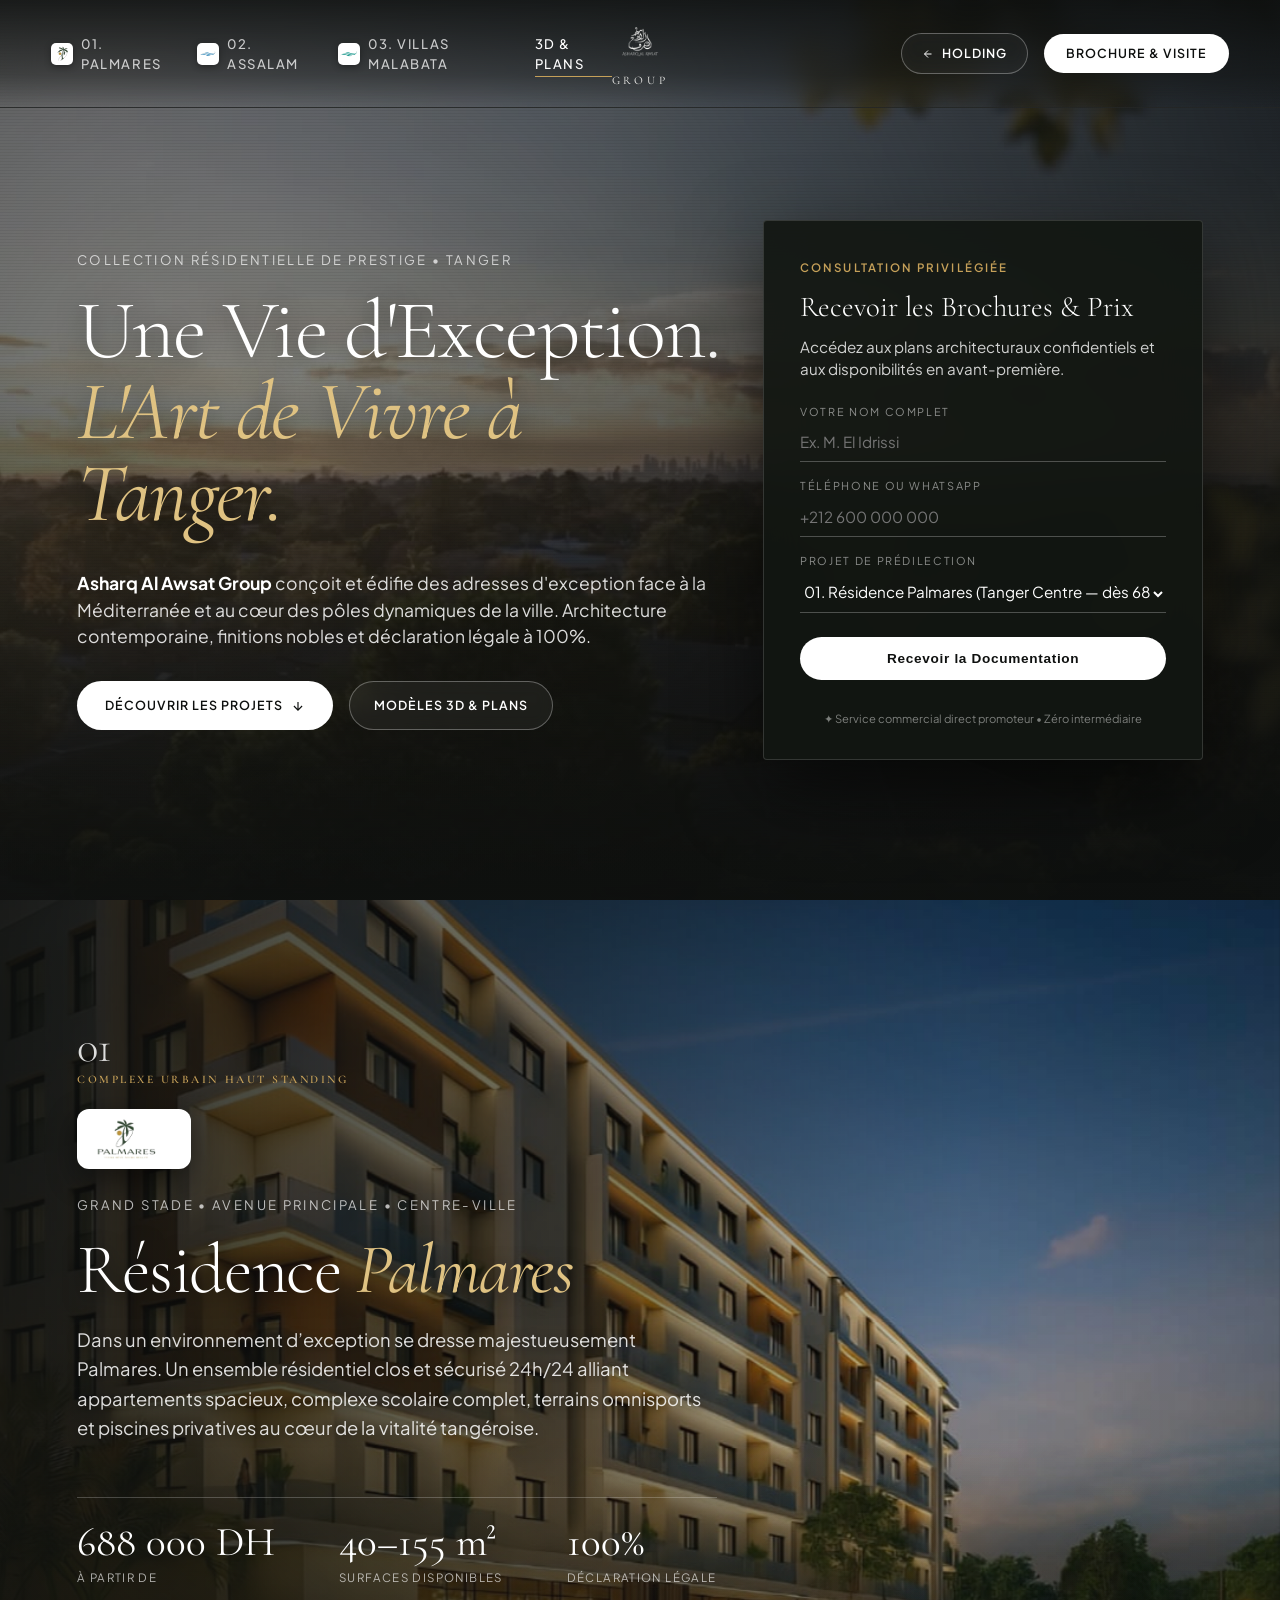
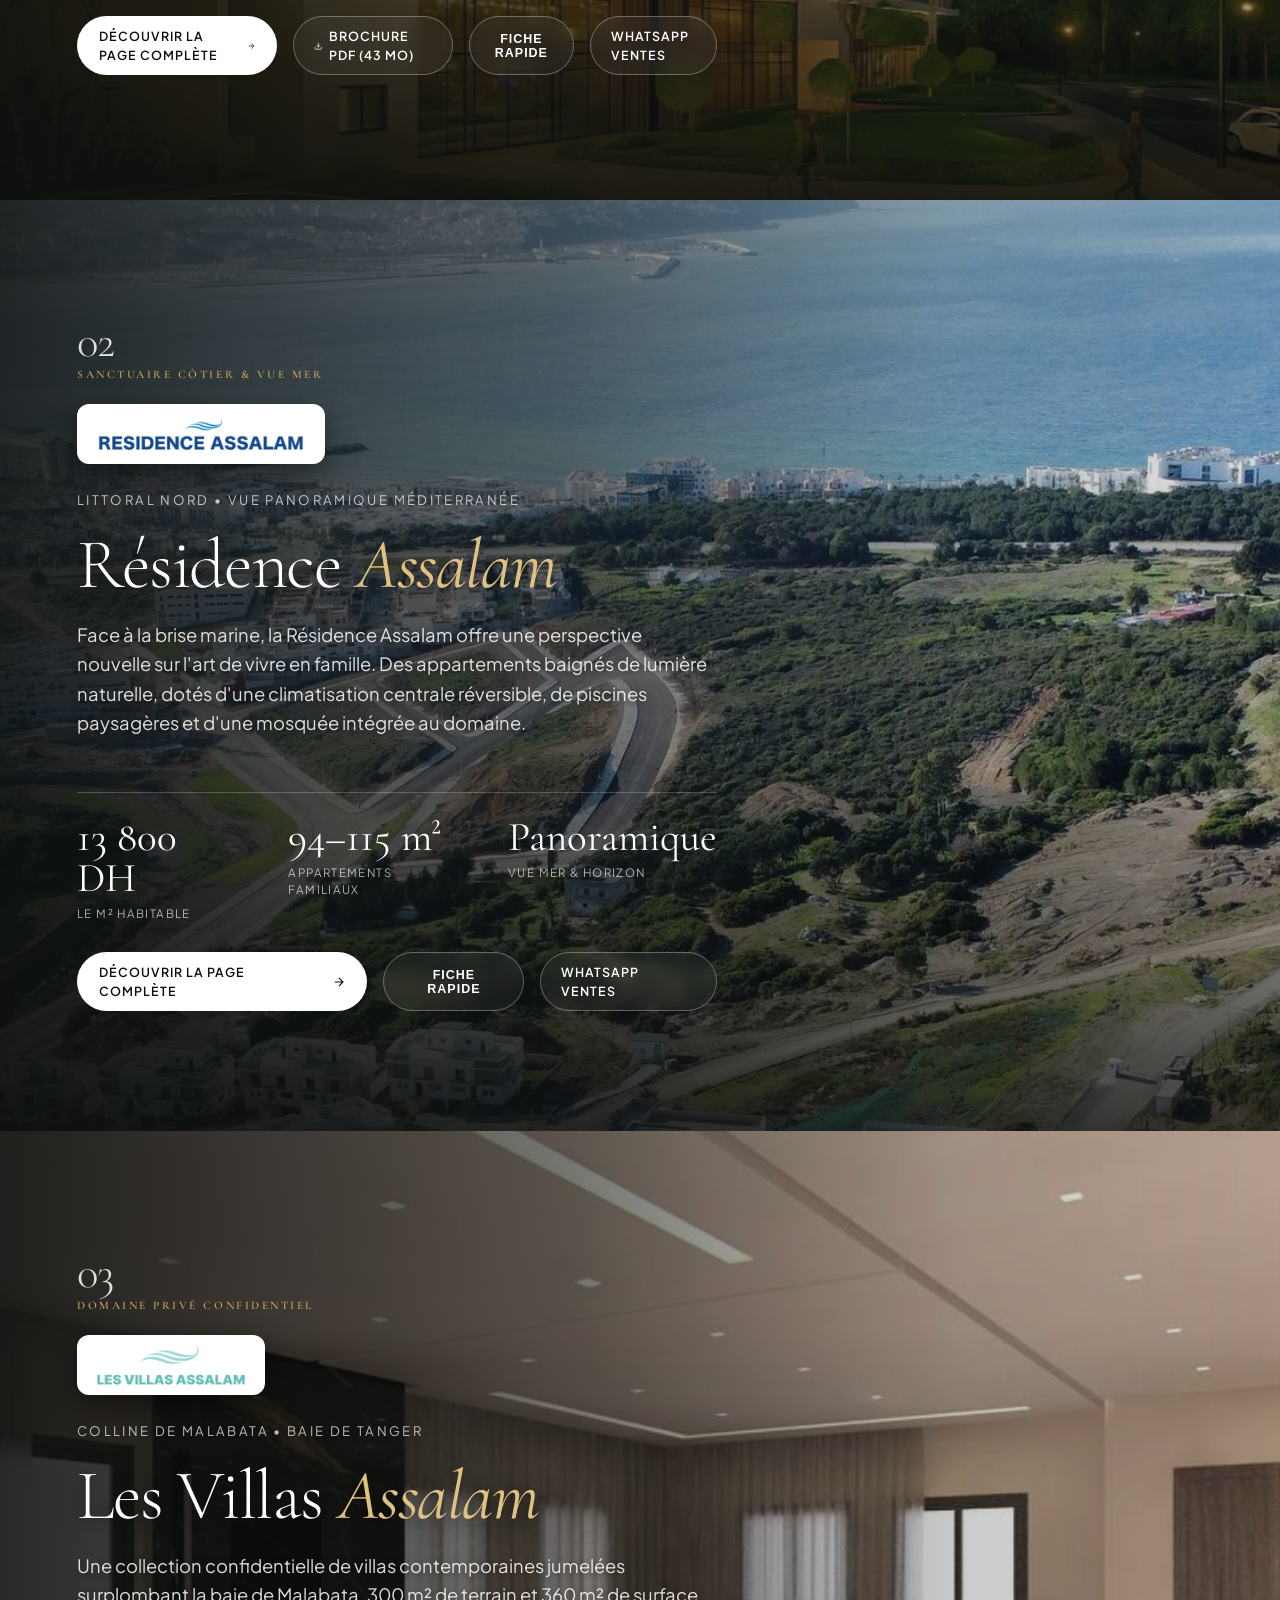
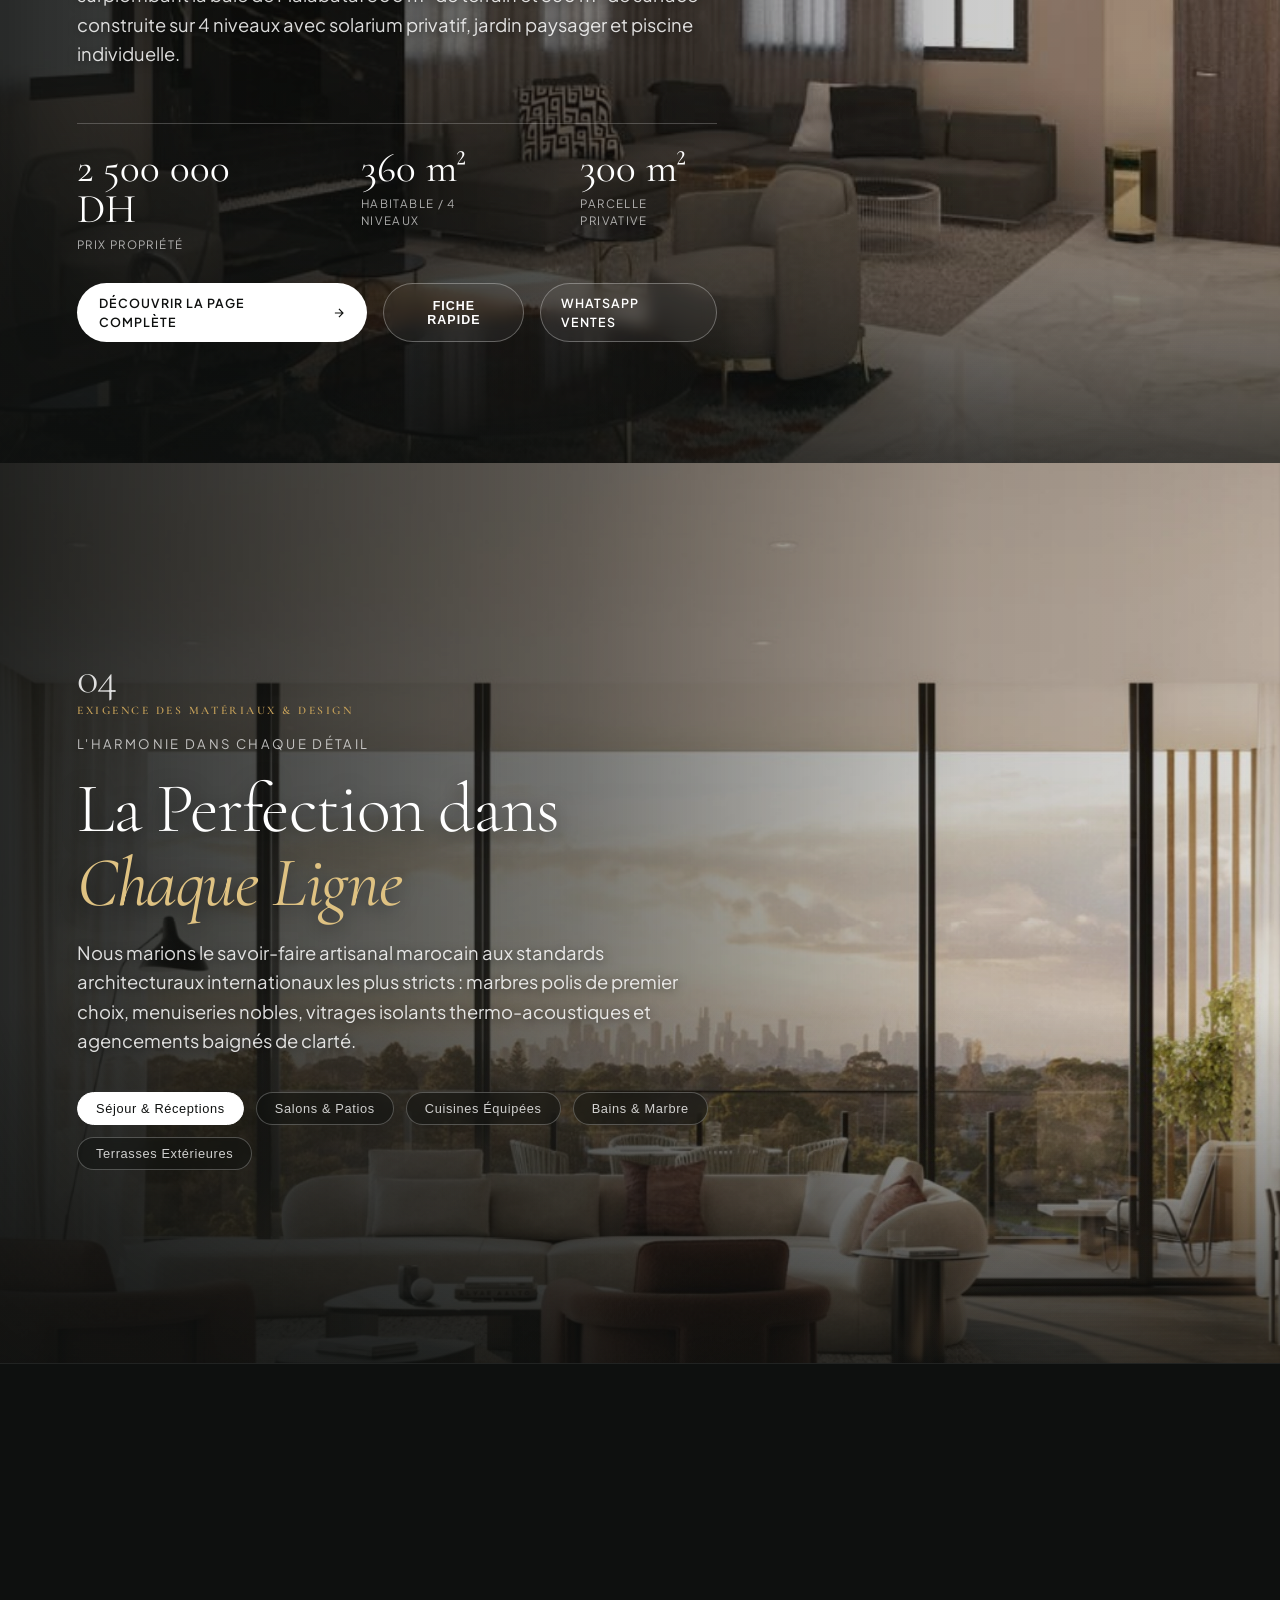
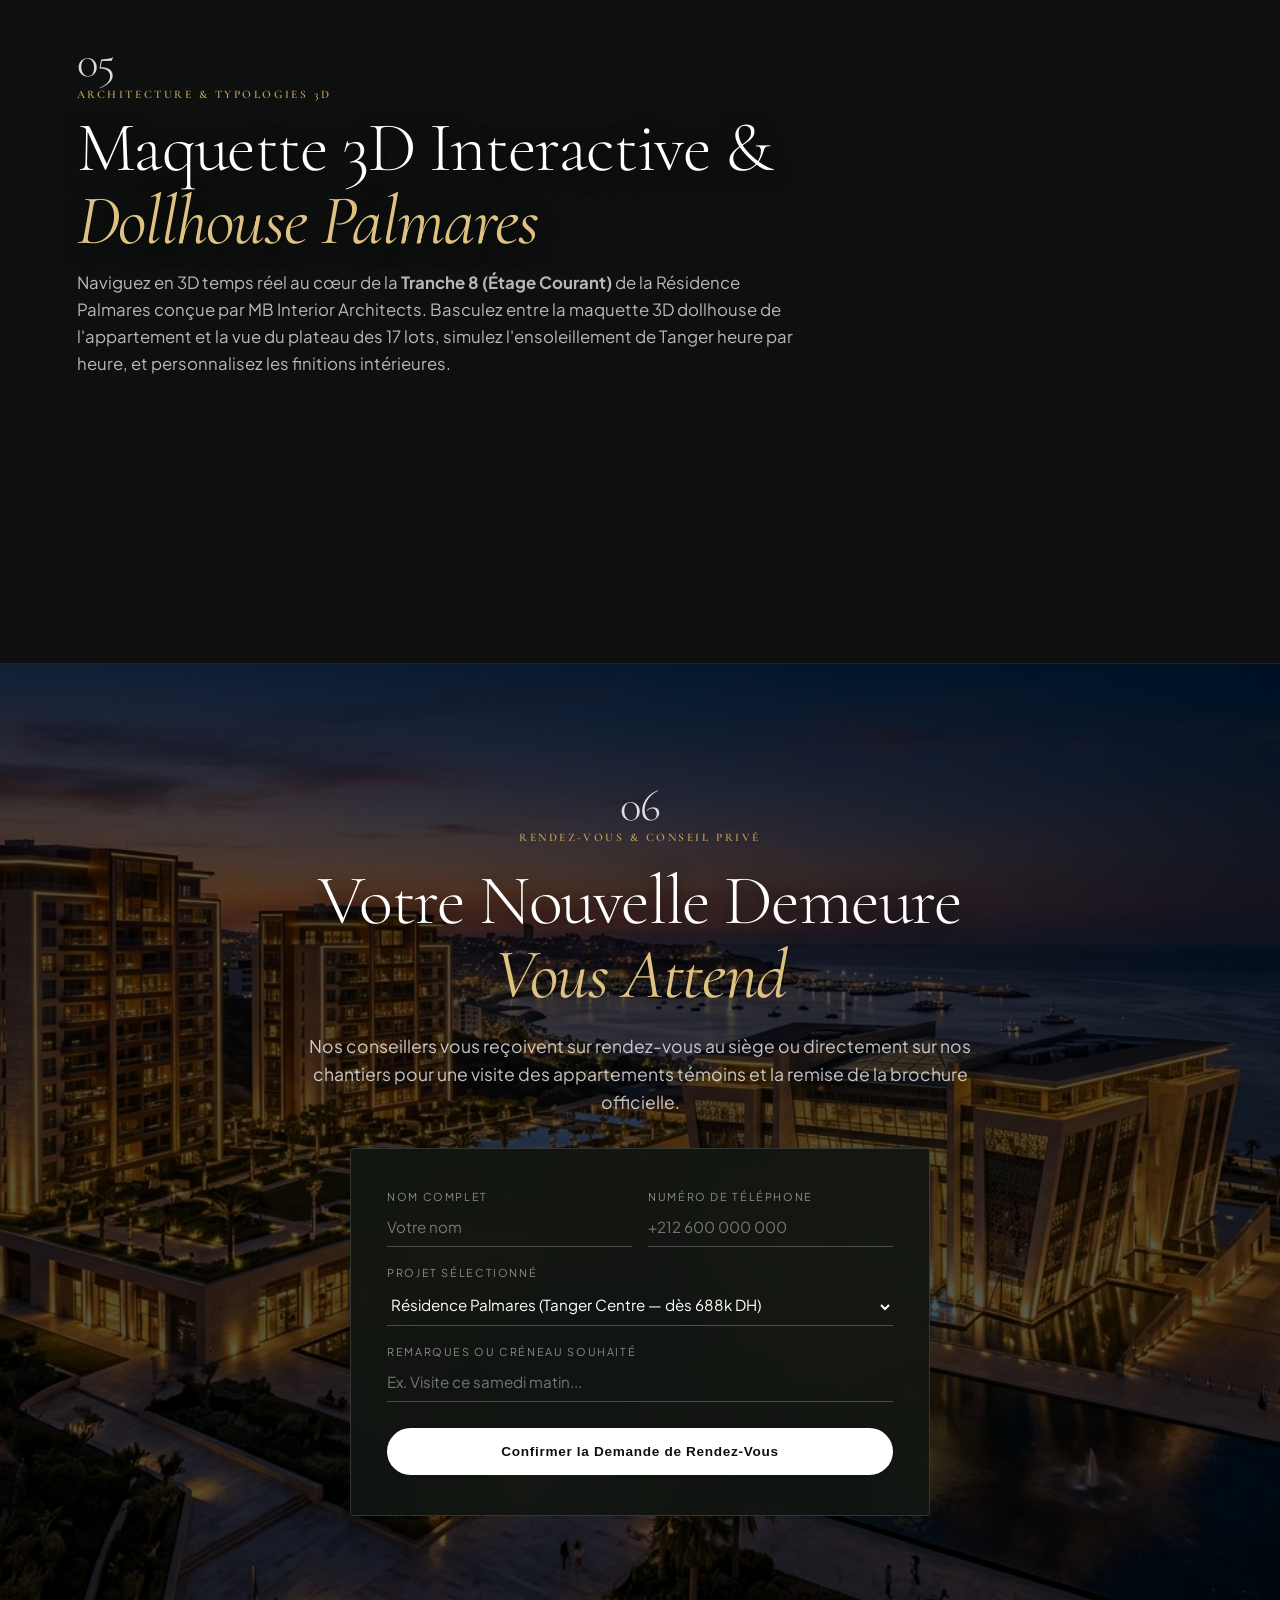
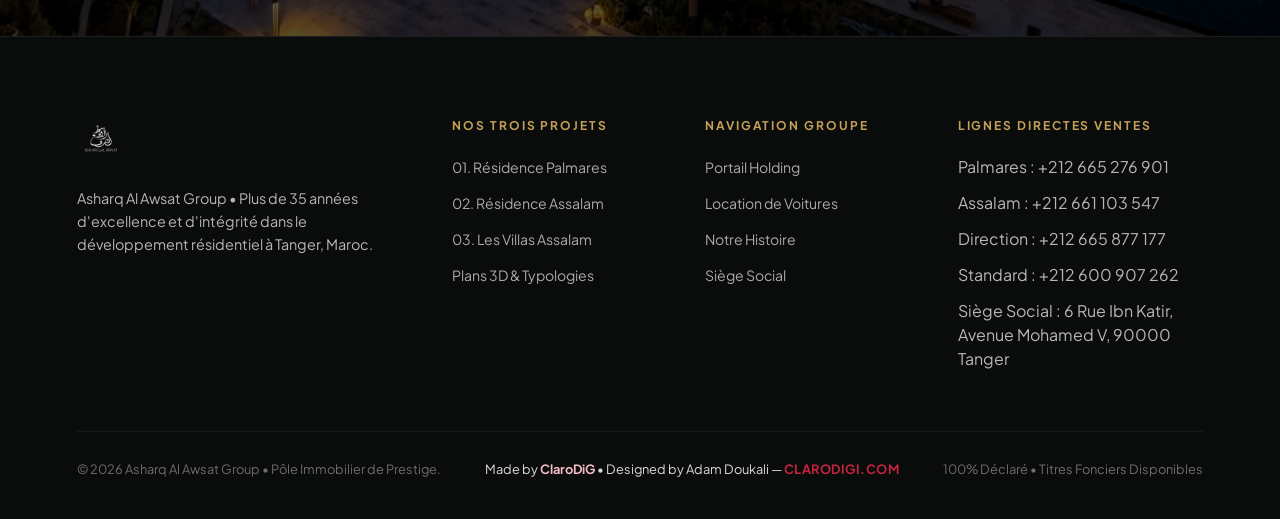
==== commit fb4f9478: "feat(branding): add ClaroDiG and Adam Doukali attribution with CLARODIGI.COM and change gold to roya" ====
--- a/index.html
+++ b/index.html
@@ -52,7 +52,7 @@
 
     <!-- Right: Navigation CTAs -->
     <div class="loam-header-ctas">
-      <a href="https://asharq-al-awsat-holding.vercel.app" class="loam-btn-outline">
+      <a href="index.html" class="loam-btn-outline">
         <svg width="12" height="12" viewBox="0 0 24 24" fill="none" stroke="currentColor" stroke-width="2"><path d="M19 12H5M12 19l-7-7 7-7"/></svg>
         <span>Holding</span>
       </a>
@@ -495,10 +495,10 @@
       <div class="loam-footer-col">
         <h4>Navigation Groupe</h4>
         <ul>
-          <li><a href="https://asharq-al-awsat-holding.vercel.app">Portail Holding</a></li>
-          <li><a href="https://asharq-al-awsat-holding.vercel.app/car-rental">Location de Voitures</a></li>
-          <li><a href="https://asharq-al-awsat-holding.vercel.app#family-word">Notre Histoire</a></li>
-          <li><a href="https://asharq-al-awsat-holding.vercel.app#contact">Siège Social</a></li>
+          <li><a href="index.html">Portail Holding</a></li>
+          <li><a href="car-rental.html">Location de Voitures</a></li>
+          <li><a href="index.html#story">Notre Histoire</a></li>
+          <li><a href="index.html#contact">Siège Social</a></li>
         </ul>
       </div>
 
@@ -516,6 +516,7 @@
 
     <div class="loam-footer-bottom">
       <div>© 2026 Asharq Al Awsat Group • Pôle Immobilier de Prestige.</div>
+      <div style="color: rgba(255,255,255,0.85);">Made by <a href="https://clarodigi.com" target="_blank" rel="noopener" style="color: #f5bac5; text-decoration: none; font-weight: 700;">ClaroDiG</a> • Designed by Adam Doukali — <a href="https://clarodigi.com" target="_blank" rel="noopener" style="color: #c42340; text-decoration: none; font-weight: 700; letter-spacing: 0.5px;">CLARODIGI.COM</a></div>
       <div>100% Déclaré • Titres Fonciers Disponibles</div>
     </div>
   </footer>
--- a/styles/palmares-3d-explorer.css
+++ b/styles/palmares-3d-explorer.css
@@ -5,13 +5,13 @@
    ========================================================================== */
 
 :root {
-  --p3d-gold: #C5A059;
-  --p3d-gold-light: #DFC282;
-  --p3d-gold-glow: rgba(197, 160, 89, 0.45);
+  --p3d-gold: #9E1B32;
+  --p3d-gold-light: #C42340;
+  --p3d-gold-glow: rgba(196, 35, 64, 0.45);
   --p3d-dark-bg: #090B0E;
   --p3d-card-bg: rgba(15, 19, 26, 0.82);
   --p3d-border: rgba(255, 255, 255, 0.12);
-  --p3d-border-gold: rgba(197, 160, 89, 0.38);
+  --p3d-border-gold: rgba(196, 35, 64, 0.45);
   --font-serif: 'Cormorant Garamond', Georgia, serif;
   --font-sans: 'Plus Jakarta Sans', system-ui, -apple-system, sans-serif;
 }
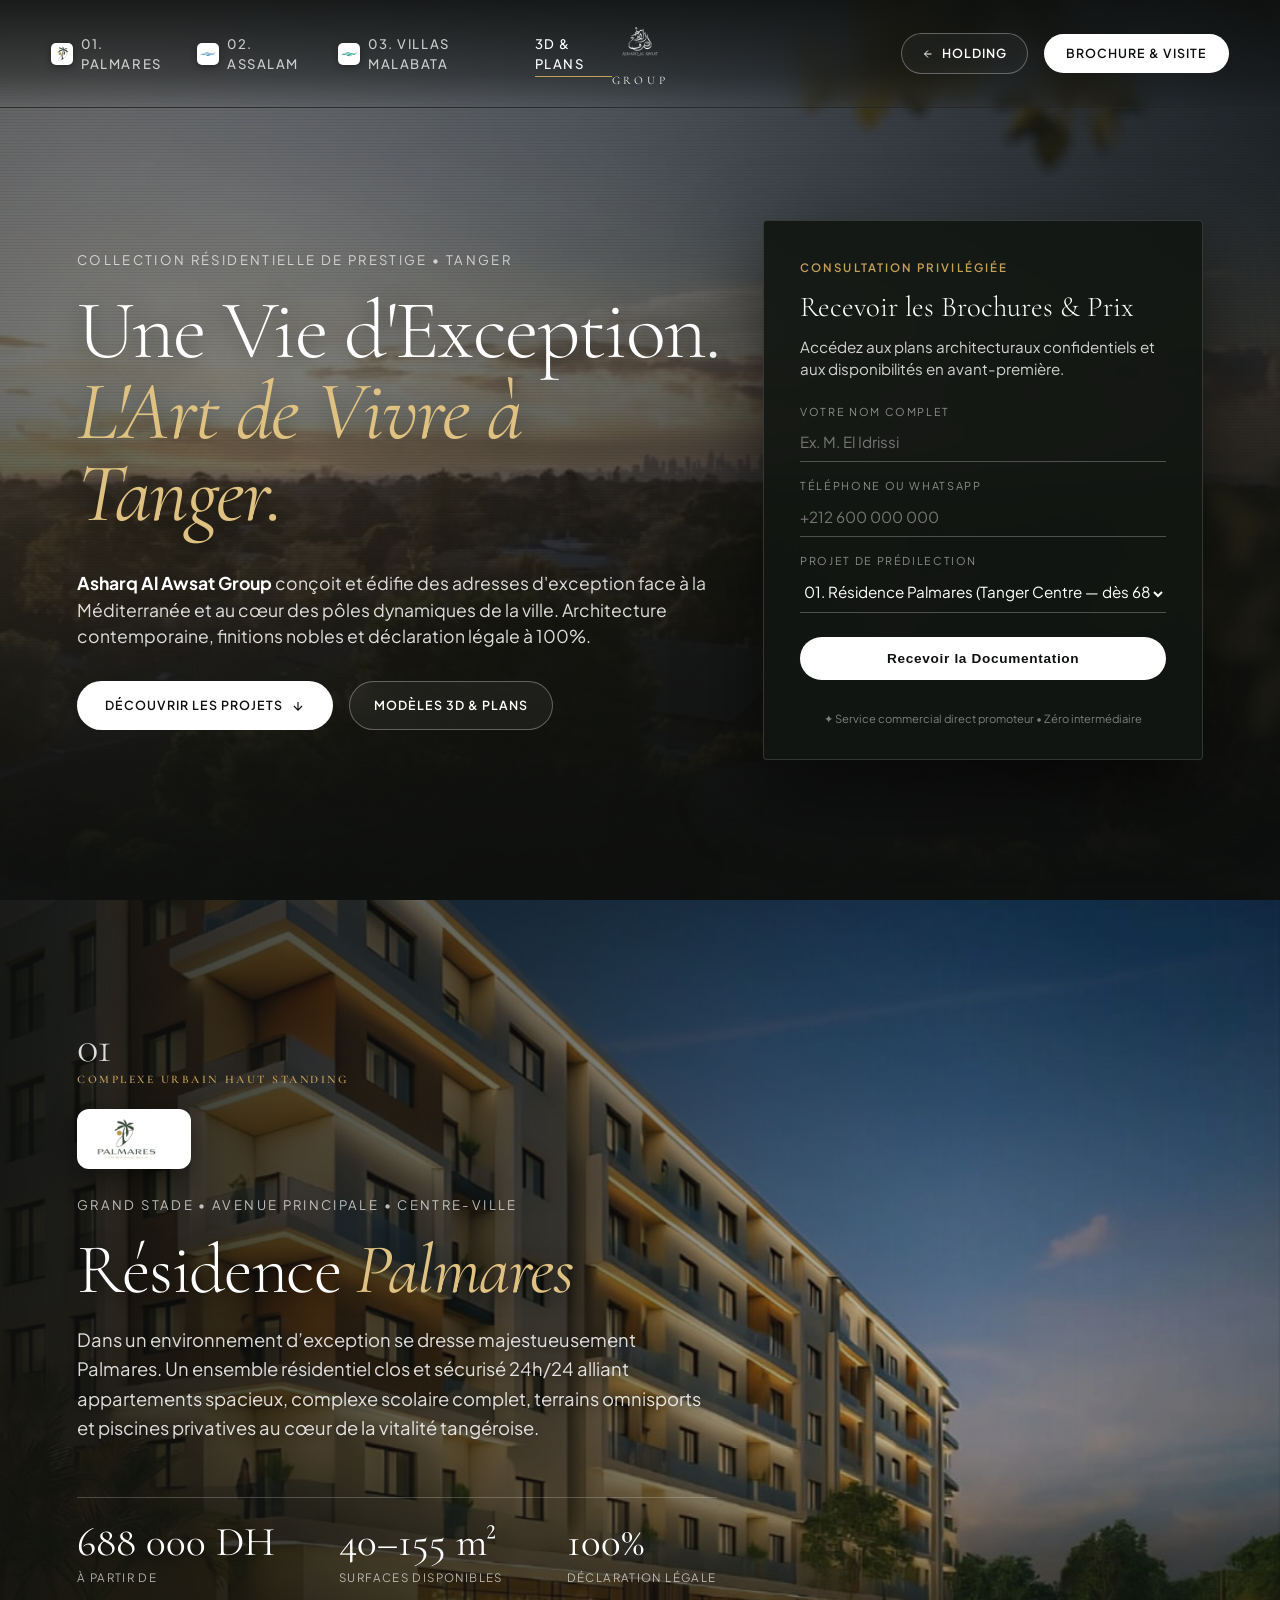
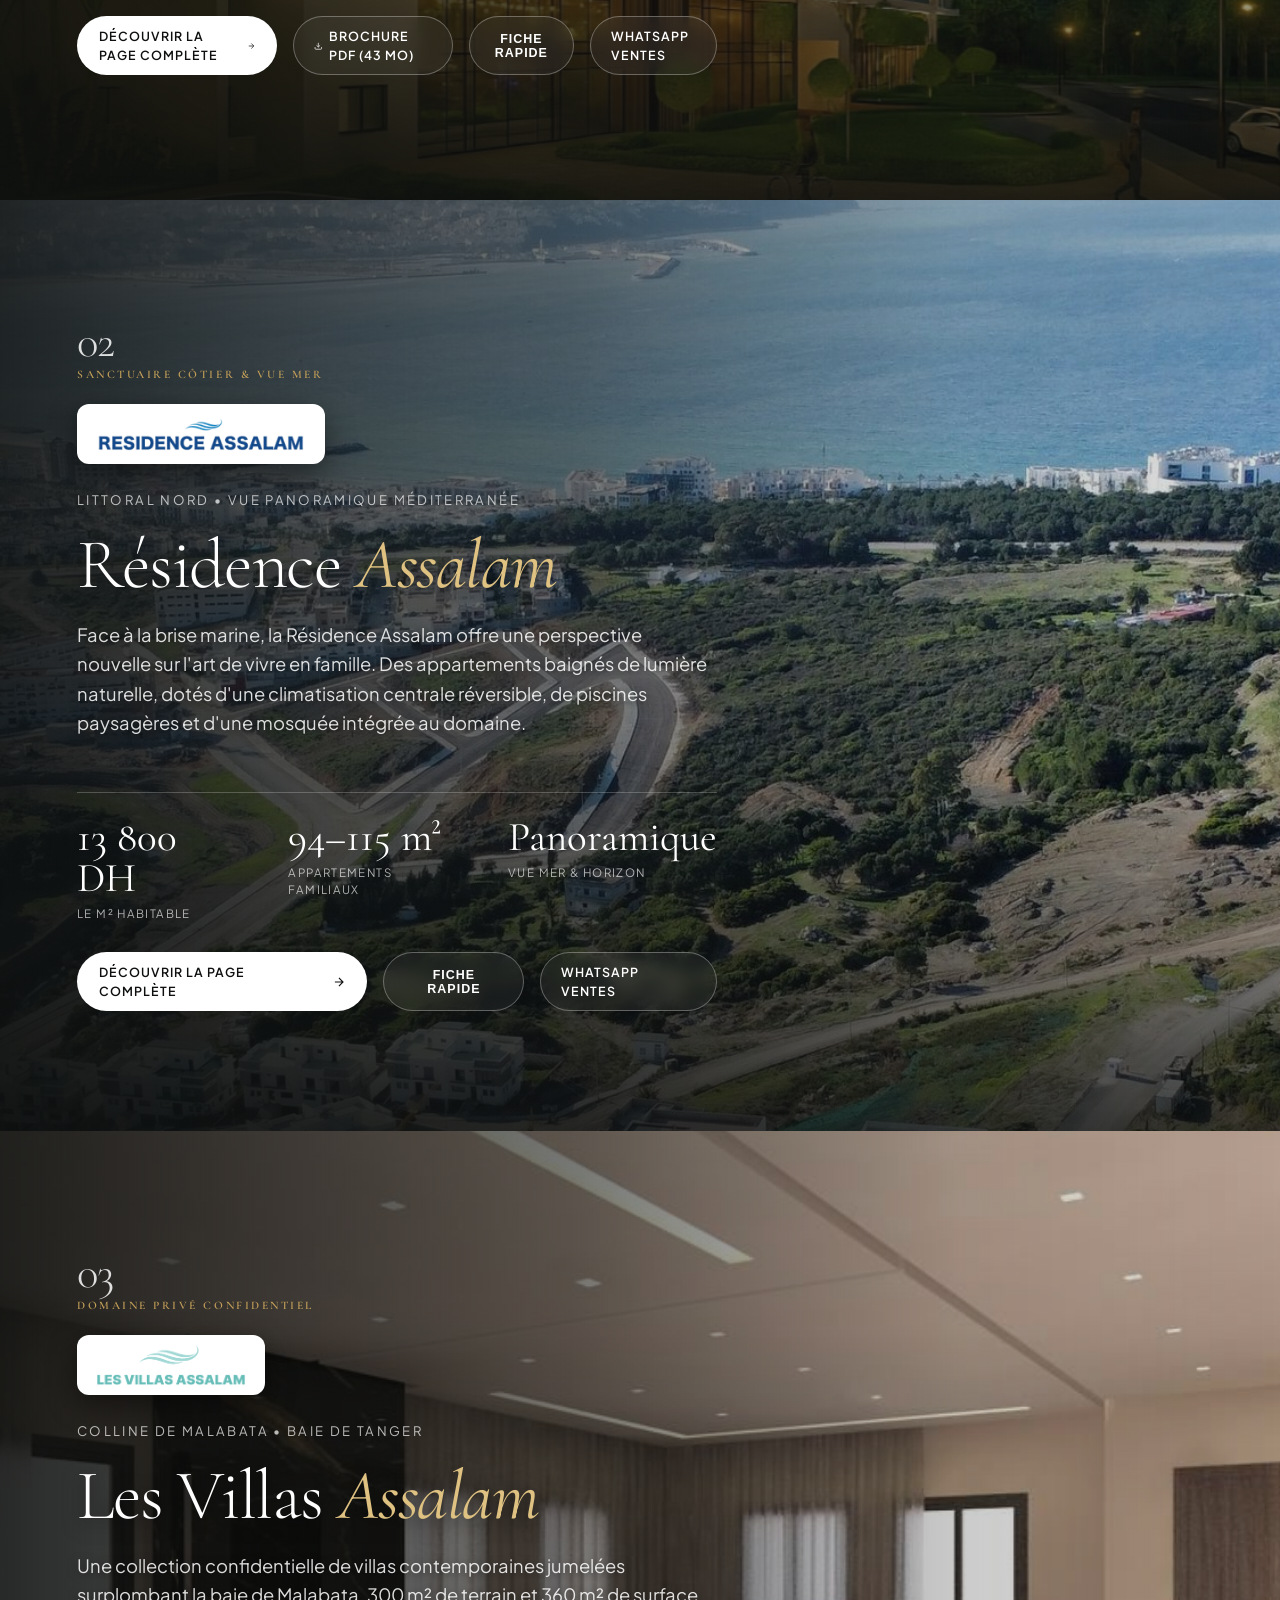
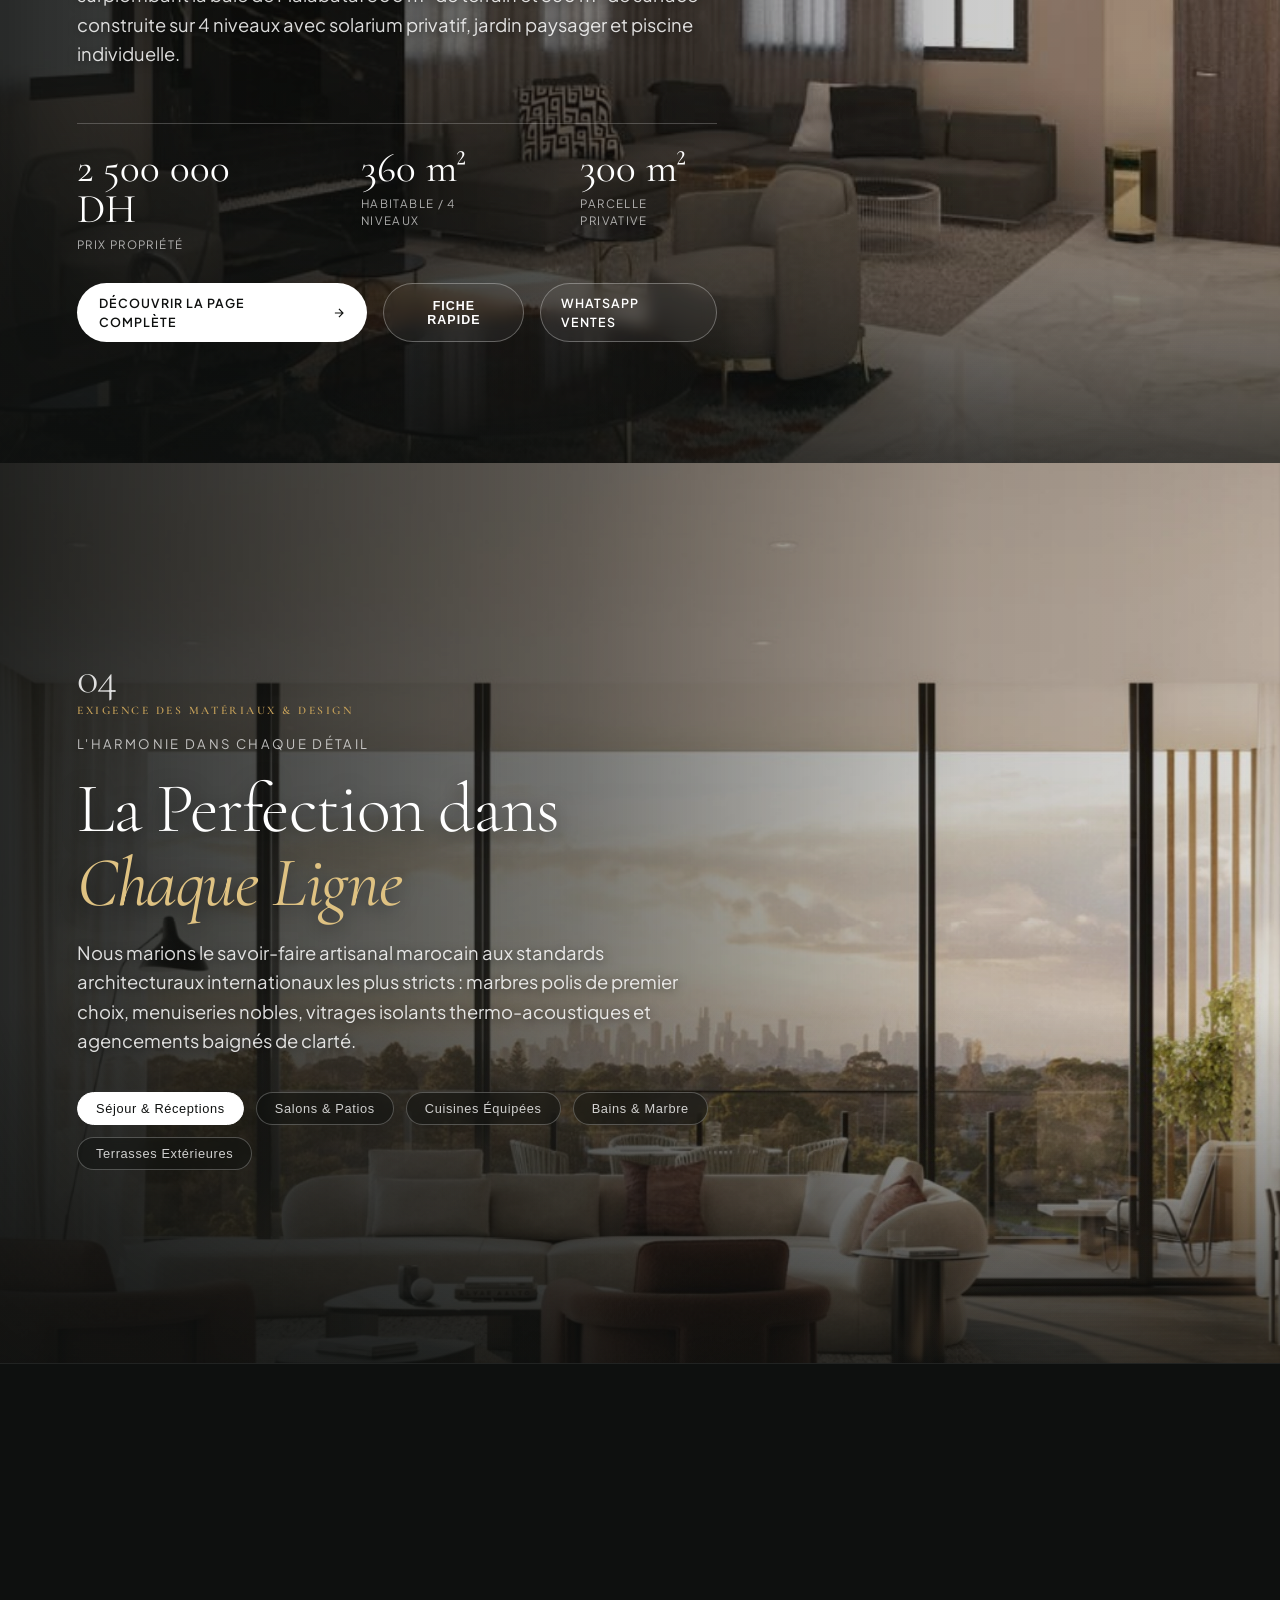
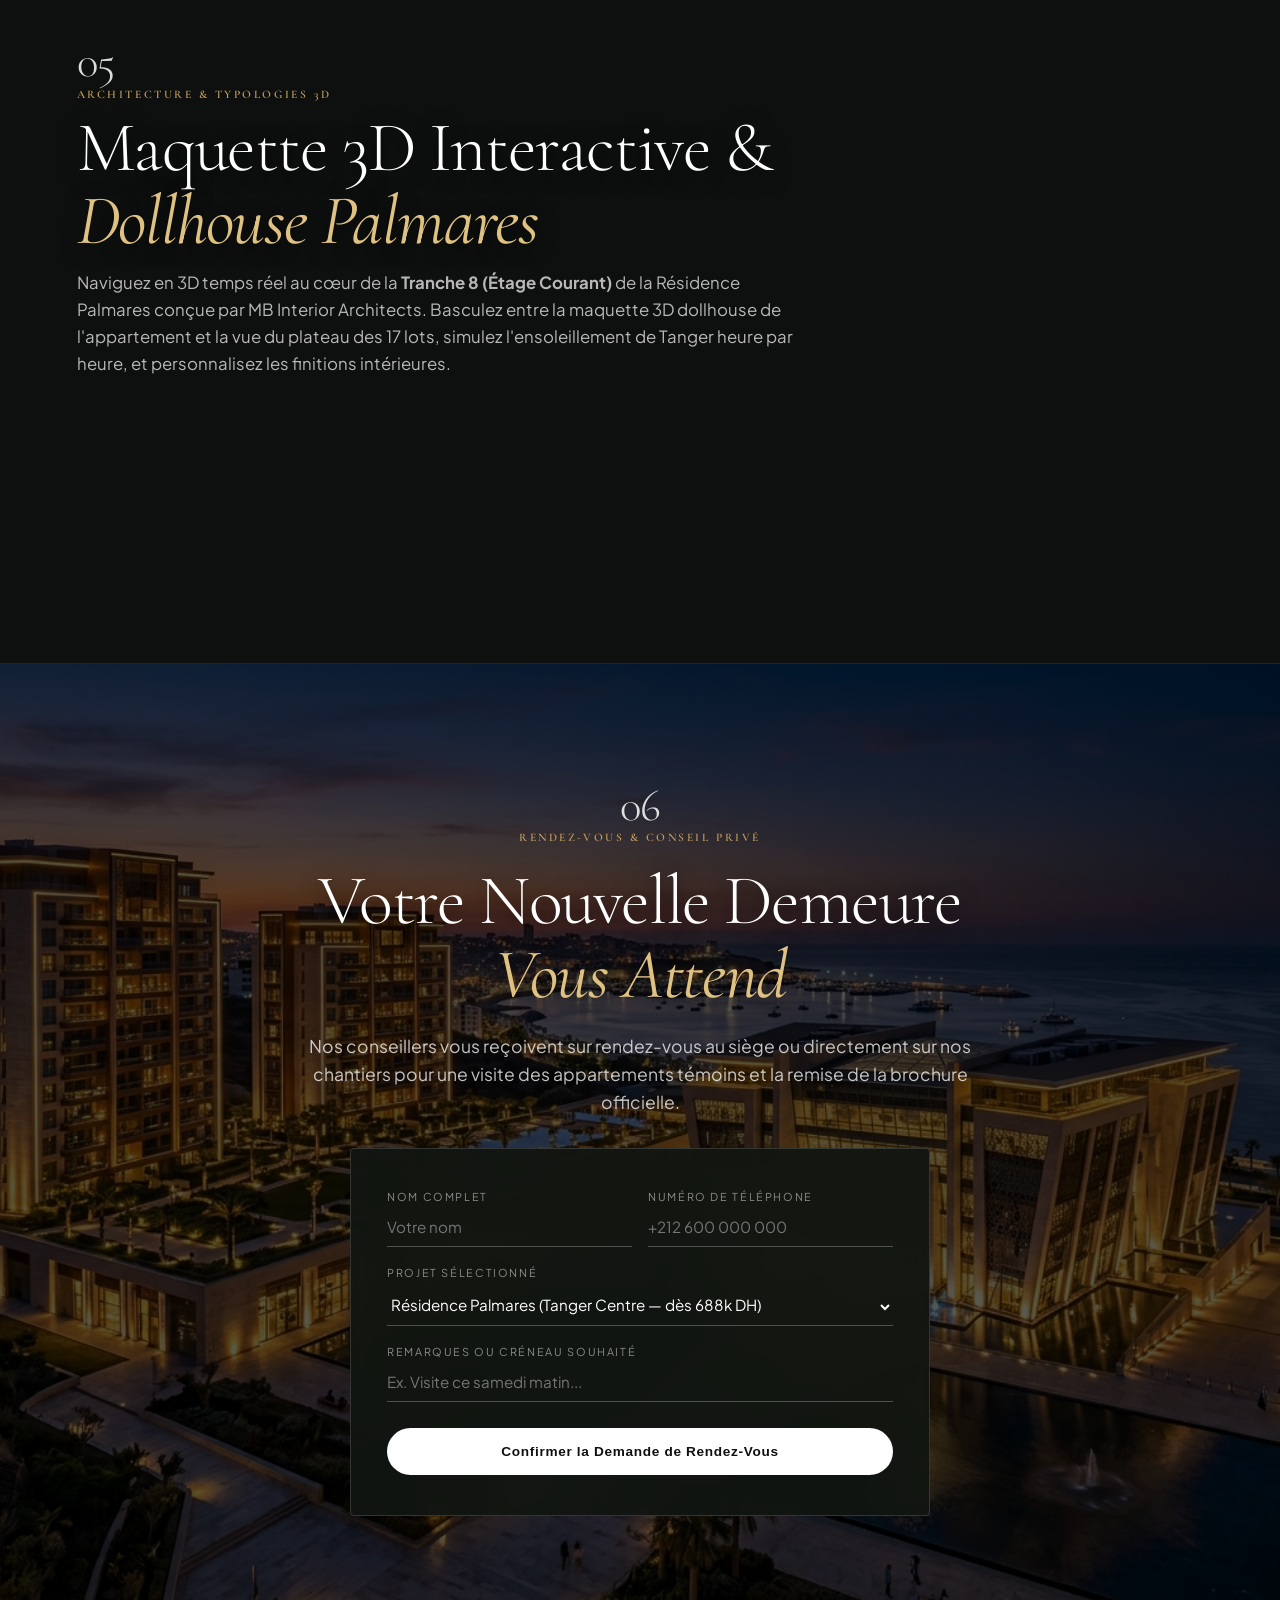
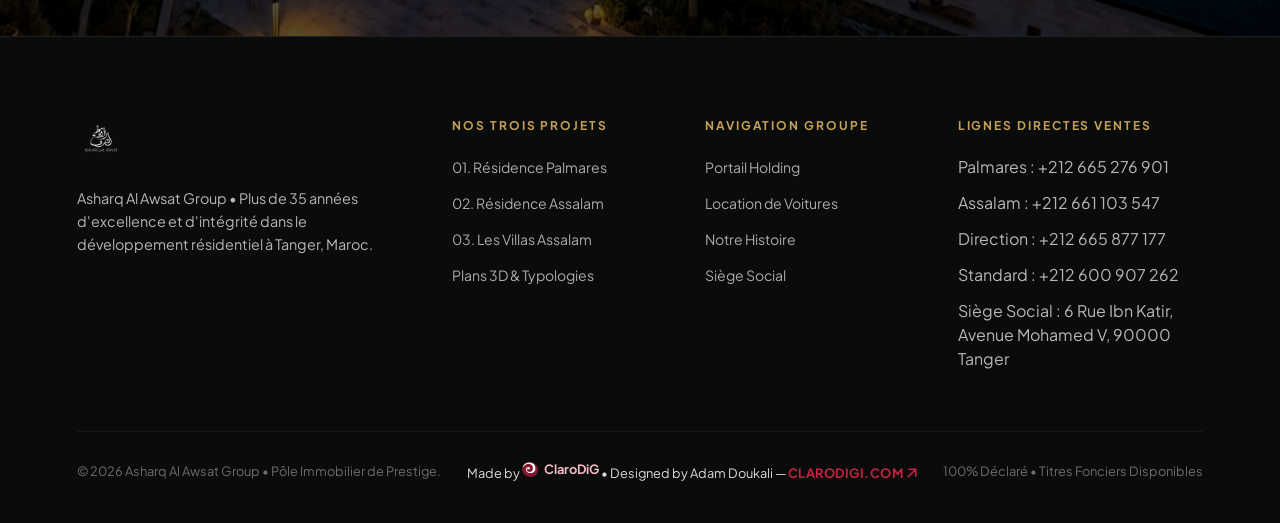
==== commit 40da5edd: "feat(branding): add official ClaroDiG logo and verified links in footers" ====
--- a/index.html
+++ b/index.html
@@ -516,7 +516,7 @@
 
     <div class="loam-footer-bottom">
       <div>© 2026 Asharq Al Awsat Group • Pôle Immobilier de Prestige.</div>
-      <div style="color: rgba(255,255,255,0.85);">Made by <a href="https://clarodigi.com" target="_blank" rel="noopener" style="color: #f5bac5; text-decoration: none; font-weight: 700;">ClaroDiG</a> • Designed by Adam Doukali — <a href="https://clarodigi.com" target="_blank" rel="noopener" style="color: #c42340; text-decoration: none; font-weight: 700; letter-spacing: 0.5px;">CLARODIGI.COM</a></div>
+      <div style="color: rgba(255,255,255,0.85);">Made by <a href="https://clarodigi.com" target="_blank" rel="noopener" style="display: inline-flex; align-items: center; gap: 6px; color: #f5bac5; text-decoration: none; font-weight: 700; transition: color 0.2s;" onmouseover="this.style.color='#ffffff'" onmouseout="this.style.color='#f5bac5'"><img src="assets/clarodigi/favicon-tight.png" alt="ClaroDiG" style="width: 16px; height: 16px; object-fit: contain; vertical-align: middle;" /> ClaroDiG</a> • Designed by Adam Doukali — <a href="https://clarodigi.com" target="_blank" rel="noopener" style="color: #c42340; text-decoration: none; font-weight: 700; letter-spacing: 0.5px; display: inline-flex; align-items: center; gap: 4px;">CLARODIGI.COM <svg viewBox="0 0 12 12" width="10" height="10" aria-hidden="true"><path d="M2.5 1.5h8v8M10.5 1.5L1.5 10.5" fill="none" stroke="currentColor" stroke-width="2" stroke-linecap="round"/></svg></a></div>
       <div>100% Déclaré • Titres Fonciers Disponibles</div>
     </div>
   </footer>
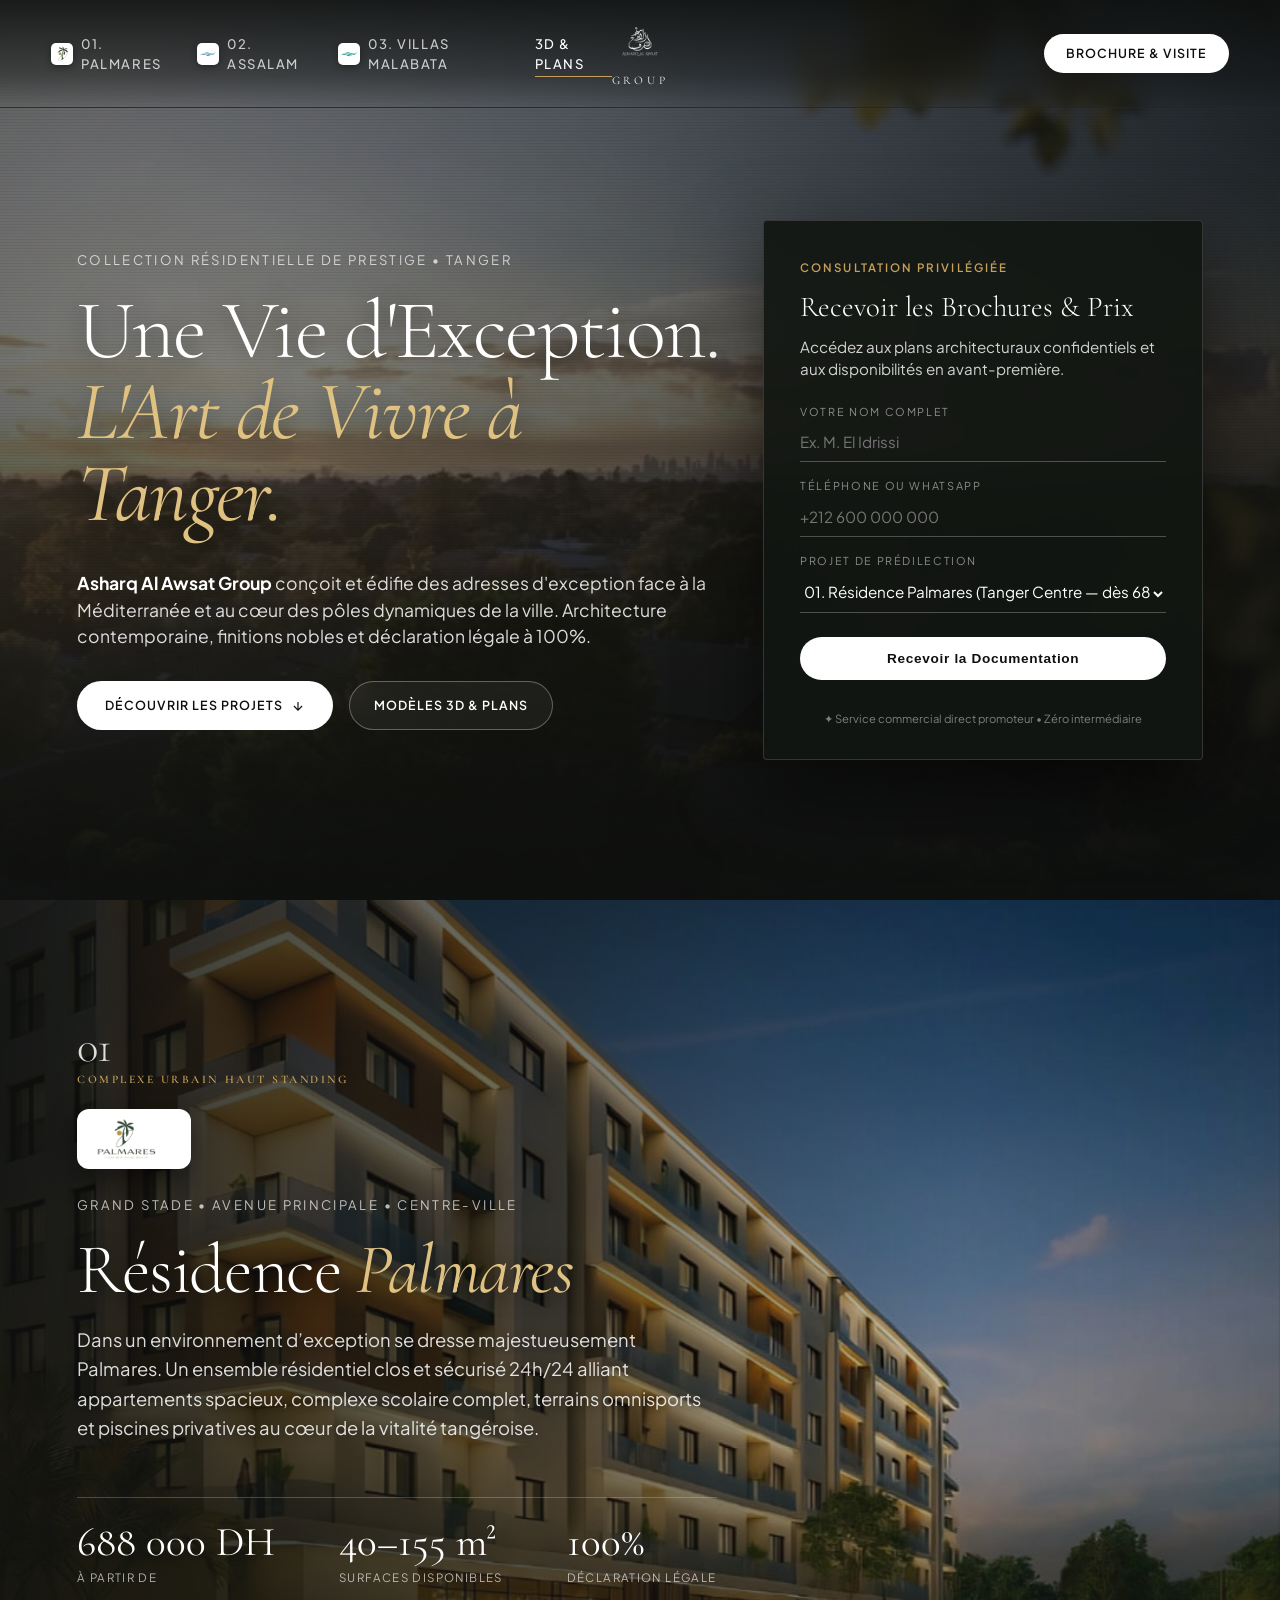
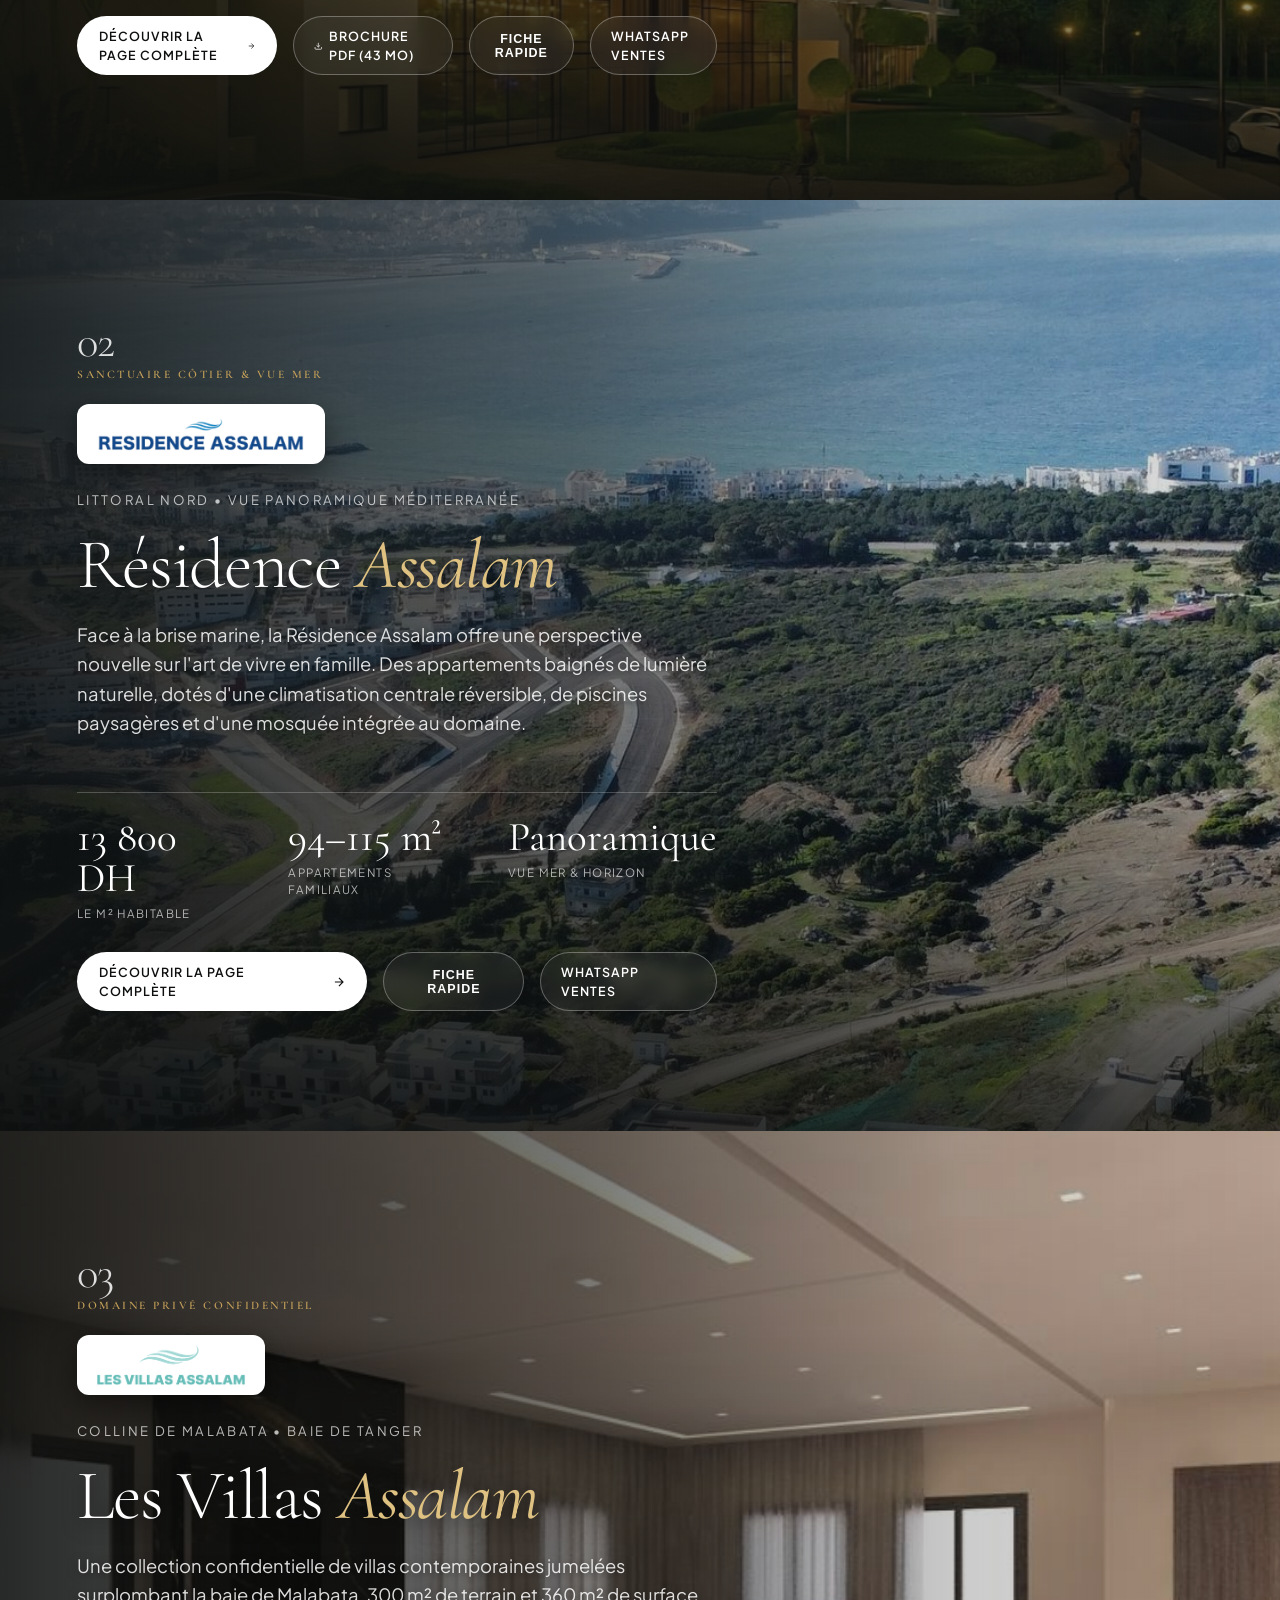
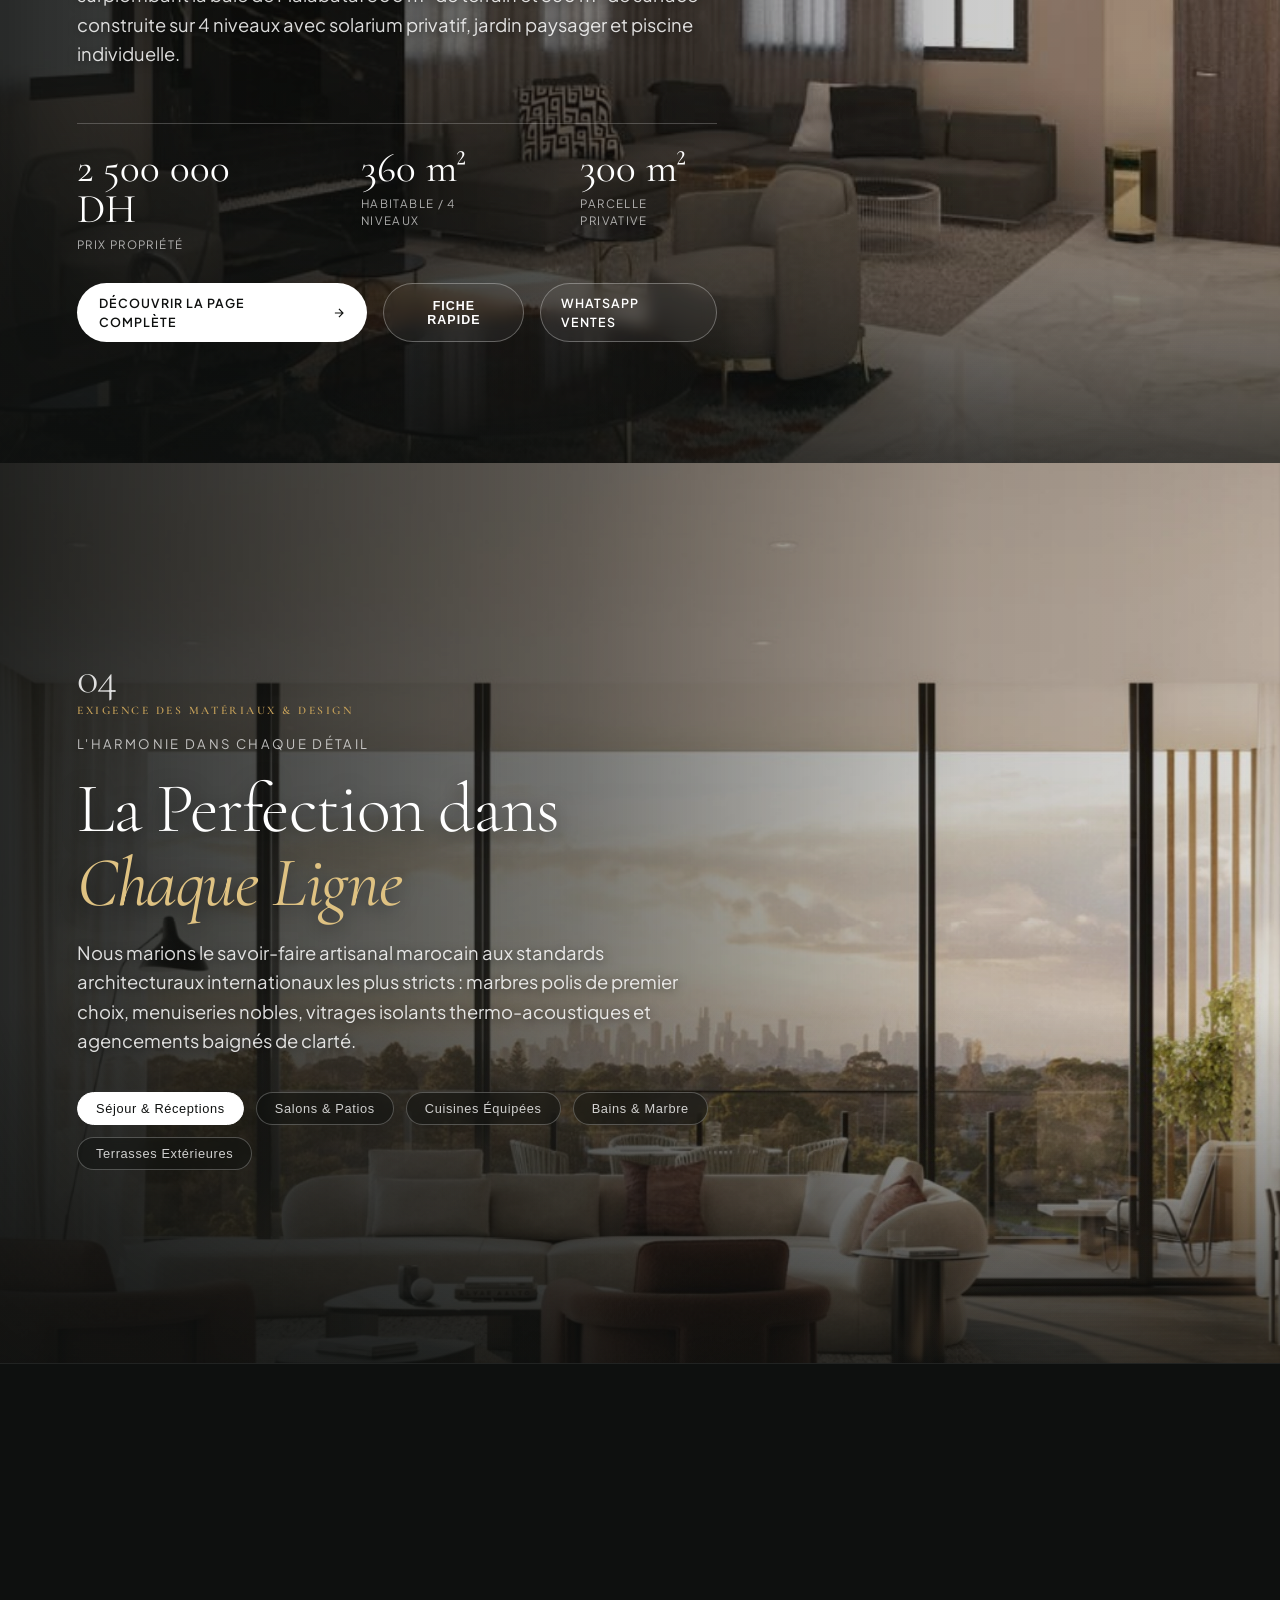
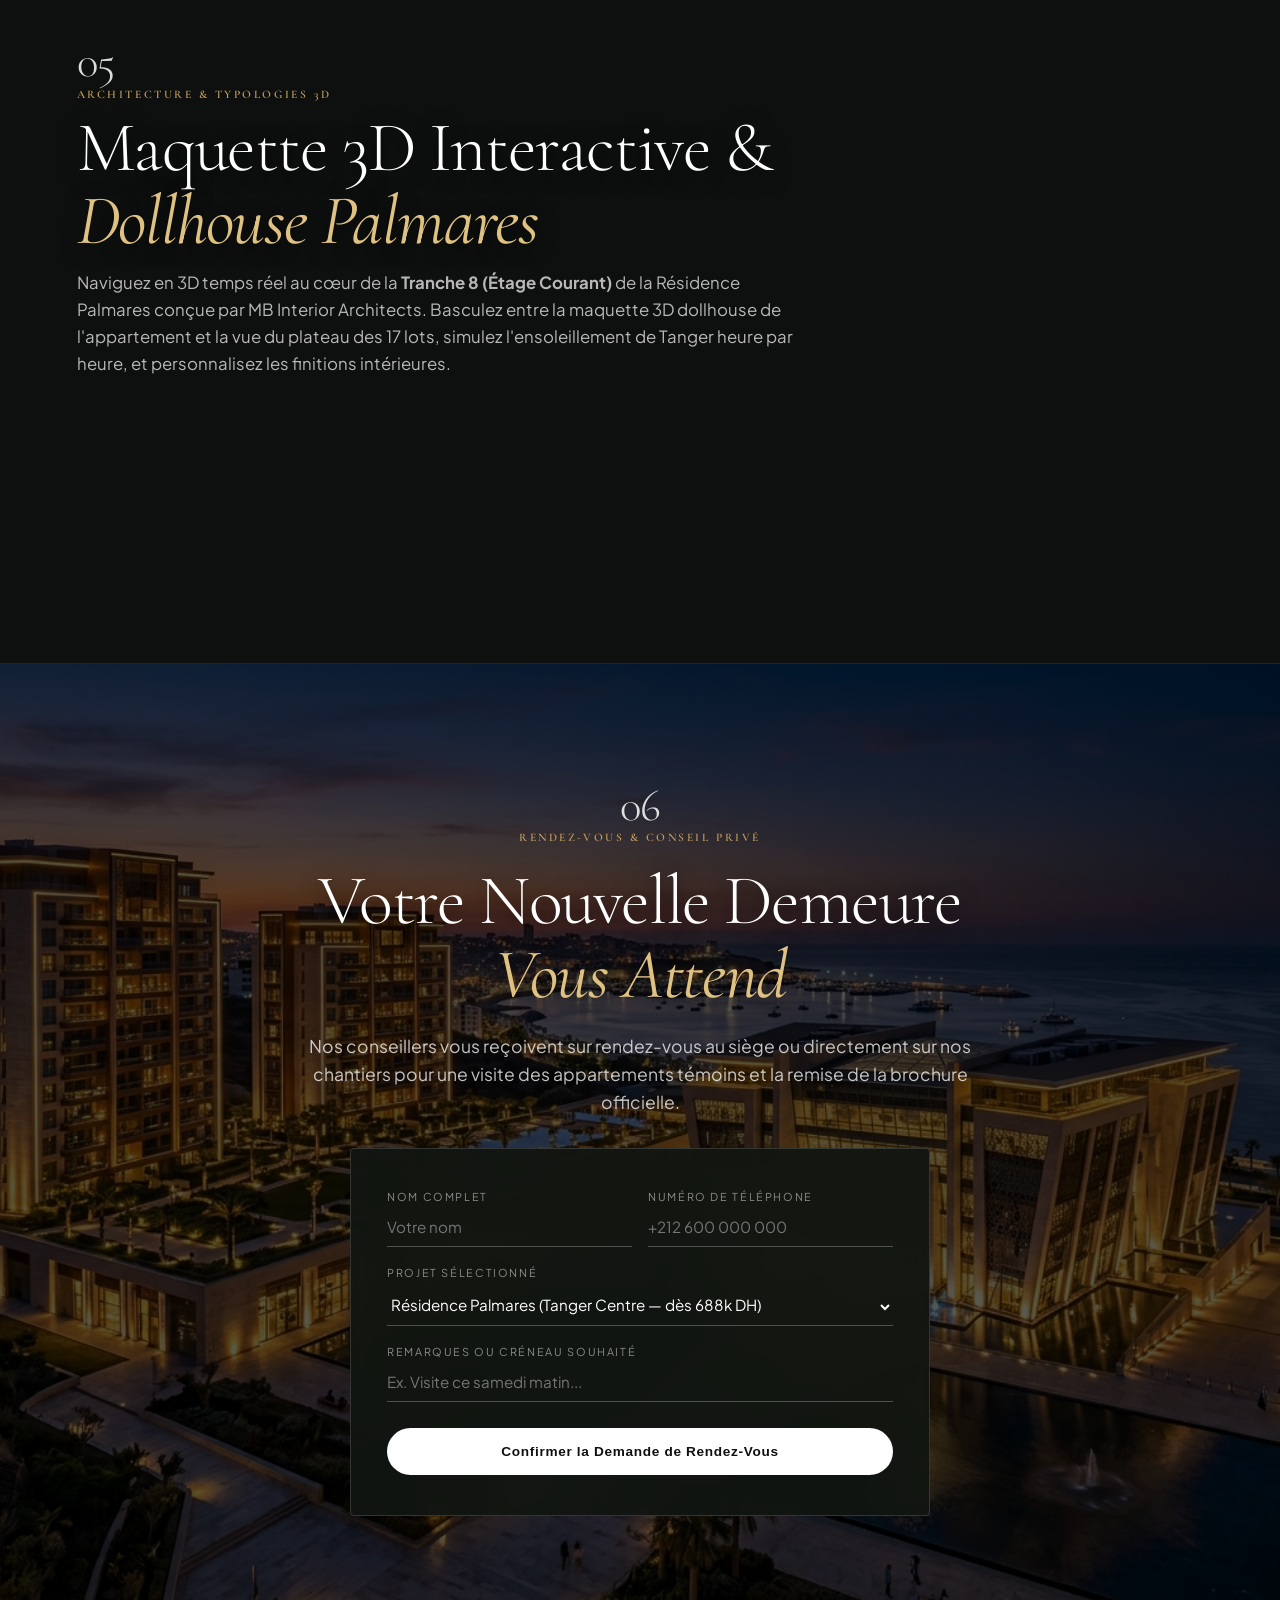
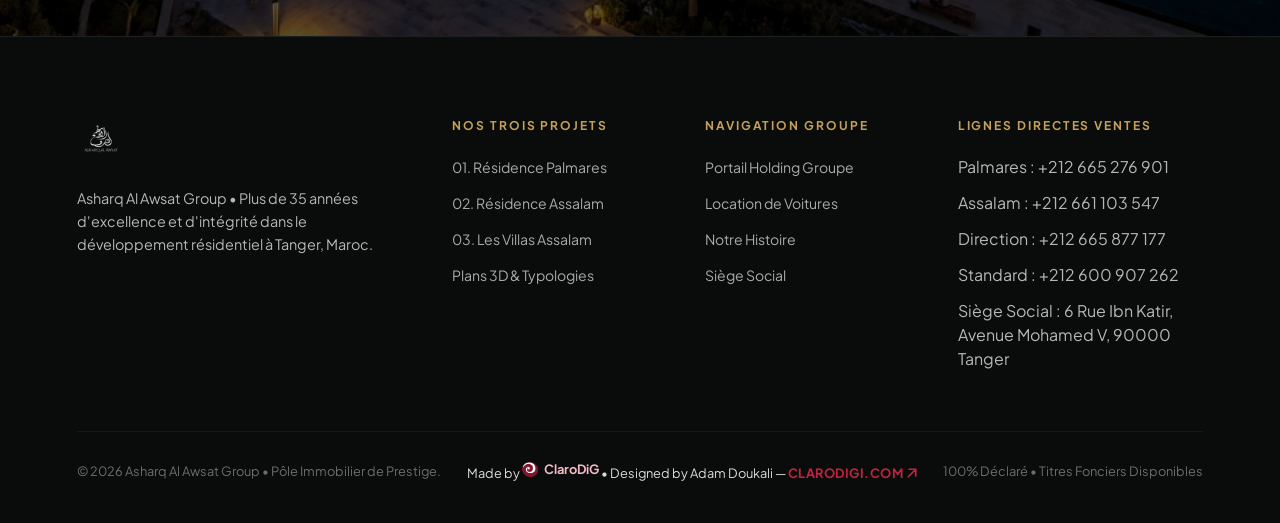
==== commit bdf7c7a4: "feat: mobile responsiveness overhaul, remove holding button, photorealistic animated 3d plan" ====
--- a/index.html
+++ b/index.html
@@ -52,10 +52,6 @@
 
     <!-- Right: Navigation CTAs -->
     <div class="loam-header-ctas">
-      <a href="index.html" class="loam-btn-outline">
-        <svg width="12" height="12" viewBox="0 0 24 24" fill="none" stroke="currentColor" stroke-width="2"><path d="M19 12H5M12 19l-7-7 7-7"/></svg>
-        <span>Holding</span>
-      </a>
       <a href="#contact" class="loam-btn-primary">
         <span>Brochure & Visite</span>
       </a>
@@ -495,10 +491,10 @@
       <div class="loam-footer-col">
         <h4>Navigation Groupe</h4>
         <ul>
-          <li><a href="index.html">Portail Holding</a></li>
-          <li><a href="car-rental.html">Location de Voitures</a></li>
-          <li><a href="index.html#story">Notre Histoire</a></li>
-          <li><a href="index.html#contact">Siège Social</a></li>
+          <li><a href="https://asharq-al-awsat-holding.vercel.app" target="_blank">Portail Holding Groupe</a></li>
+          <li><a href="https://asharq-al-awsat-holding.vercel.app/car-rental.html" target="_blank">Location de Voitures</a></li>
+          <li><a href="https://asharq-al-awsat-holding.vercel.app#story" target="_blank">Notre Histoire</a></li>
+          <li><a href="https://asharq-al-awsat-holding.vercel.app#contact" target="_blank">Siège Social</a></li>
         </ul>
       </div>
 
--- a/styles/loam.css
+++ b/styles/loam.css
@@ -1062,53 +1062,107 @@
   html, body {
     overflow-x: hidden !important;
     overflow-y: auto !important;
-    height: auto !important;
+    width: 100% !important;
+    max-width: 100vw !important;
     touch-action: pan-y !important;
     -webkit-overflow-scrolling: touch !important;
   }
 
   .loam-header {
-    padding: 10px 16px;
-    flex-wrap: wrap;
-    gap: 12px;
+    display: flex !important;
+    justify-content: space-between !important;
+    align-items: center !important;
+    padding: 12px 18px !important;
+    height: auto !important;
+    background: rgba(14, 16, 15, 0.95) !important;
+  }
+
+  .loam-logo-lockup {
+    order: 1 !important;
+  }
+
+  .loam-logo-lockup img {
+    height: 28px !important;
+    width: auto !important;
+  }
+
+  .loam-header-ctas {
+    order: 2 !important;
+    display: flex !important;
+    align-items: center !important;
+    gap: 8px !important;
+  }
+
+  .loam-btn-primary {
+    padding: 8px 16px !important;
+    font-size: 0.72rem !important;
+    letter-spacing: 0.06em !important;
   }
 
   .loam-nav-projects {
-    order: 3;
-    width: 100%;
-    overflow-x: auto;
-    white-space: nowrap;
-    gap: 16px;
-    padding-bottom: 6px;
-    -webkit-overflow-scrolling: touch;
+    display: none !important; /* Clean header bar on mobile */
   }
 
   .loam-hero {
-    grid-template-columns: 1fr !important;
-    padding: 130px 20px 50px !important;
+    display: flex !important;
+    flex-direction: column !important;
+    padding: 100px 18px 40px !important;
     height: auto !important;
-    min-height: 100vh !important;
-    gap: 36px !important;
+    min-height: auto !important;
+    gap: 28px !important;
   }
 
   .loam-hero-copy {
+    width: 100% !important;
     max-width: 100% !important;
   }
 
+  .loam-hero-eyebrow {
+    font-size: 0.72rem !important;
+    letter-spacing: 0.16em !important;
+  }
+
   .loam-hero-title {
-    font-size: clamp(2.4rem, 8vw, 3.4rem) !important;
+    font-size: clamp(2.1rem, 7.8vw, 3.2rem) !important;
+    line-height: 1.15 !important;
+    margin-bottom: 16px !important;
+  }
+
+  .loam-hero-desc {
+    font-size: 0.94rem !important;
+    line-height: 1.6 !important;
+  }
+
+  .loam-hero-actions {
+    display: flex !important;
+    flex-direction: column !important;
+    gap: 10px !important;
+    width: 100% !important;
+    margin-top: 20px !important;
+  }
+
+  .loam-hero-actions a,
+  .loam-hero-actions button {
+    width: 100% !important;
+    justify-content: center !important;
+    text-align: center !important;
+    padding: 12px 18px !important;
+    font-size: 0.8rem !important;
   }
 
   .loam-hero-card {
     margin-left: 0 !important;
+    width: 100% !important;
     max-width: 100% !important;
-    padding: 28px 20px !important;
+    padding: 24px 18px !important;
+    border-radius: 20px !important;
+    margin-top: 10px !important;
   }
 
   .loam-chapter {
     height: auto !important;
-    min-height: 100vh !important;
-    padding: 85px 20px 60px !important;
+    min-height: auto !important;
+    padding: 70px 18px 40px !important;
     overflow: visible !important;
   }
 
@@ -1118,17 +1172,25 @@
   }
 
   .loam-chapter-title {
-    font-size: clamp(2.4rem, 8vw, 3.4rem) !important;
+    font-size: clamp(2rem, 7vw, 2.8rem) !important;
   }
 
   .loam-figs {
     display: grid !important;
     grid-template-columns: repeat(3, 1fr) !important;
-    gap: 12px !important;
+    gap: 8px !important;
+  }
+
+  .loam-fig {
+    padding: 12px 8px !important;
   }
 
   .loam-fig strong {
-    font-size: clamp(1.1rem, 3.8vw, 1.5rem) !important;
+    font-size: clamp(1rem, 3.5vw, 1.3rem) !important;
+  }
+
+  .loam-fig span {
+    font-size: 0.65rem !important;
   }
 
   .loam-actions-row {
@@ -1144,25 +1206,21 @@
   }
 
   .loam-plans-section {
-    padding: 70px 20px 50px !important;
+    padding: 50px 18px 40px !important;
   }
 
   .loam-plans-grid {
     grid-template-columns: 1fr !important;
-    gap: 28px !important;
-  }
-
-  .loam-plan-tabs {
-    flex-direction: column !important;
+    gap: 24px !important;
   }
 
   .loam-footer {
-    padding: 60px 20px 30px !important;
+    padding: 50px 18px 30px !important;
   }
 
   .loam-footer-grid {
     grid-template-columns: 1fr !important;
-    gap: 32px !important;
+    gap: 28px !important;
   }
 
   .loam-footer-bottom {
@@ -1173,7 +1231,7 @@
 
   .loam-modal-sheet {
     max-width: 100% !important;
-    padding: 24px 20px !important;
-  }
-}
-
+    padding: 24px 18px !important;
+  }
+}
+
--- a/styles/palmares-3d-explorer.css
+++ b/styles/palmares-3d-explorer.css
@@ -509,6 +509,78 @@
   background: rgba(197, 160, 89, 0.25);
   color: var(--p3d-gold-light);
   border-color: var(--p3d-border-gold);
+}
+
+.p3d-dock-pill.tour-btn {
+  background: linear-gradient(135deg, rgba(158, 27, 50, 0.45) 0%, rgba(196, 35, 64, 0.28) 100%);
+  border-color: rgba(196, 35, 64, 0.65);
+  color: #FFFFFF;
+  font-weight: 700;
+}
+
+.p3d-dock-pill.tour-btn:hover {
+  background: linear-gradient(135deg, rgba(158, 27, 50, 0.7) 0%, rgba(196, 35, 64, 0.5) 100%);
+  box-shadow: 0 0 16px rgba(196, 35, 64, 0.45);
+}
+
+.p3d-dock-pill.tour-active {
+  background: #9E1B32 !important;
+  color: #FFFFFF !important;
+  border-color: #C42340 !important;
+  box-shadow: 0 0 20px rgba(196, 35, 64, 0.75) !important;
+  animation: p3d-pulse-glow 1.8s infinite ease-in-out;
+}
+
+@keyframes p3d-pulse-glow {
+  0%, 100% { box-shadow: 0 0 12px rgba(196, 35, 64, 0.5); }
+  50% { box-shadow: 0 0 26px rgba(196, 35, 64, 0.95); }
+}
+
+.p3d-tour-status-hud {
+  position: absolute;
+  top: 114px;
+  left: 20px;
+  z-index: 12;
+  background: rgba(15, 19, 26, 0.90);
+  backdrop-filter: blur(28px) saturate(150%);
+  border: 1px solid var(--p3d-border-gold);
+  border-radius: 14px;
+  padding: 8px 16px;
+  display: none;
+  align-items: center;
+  gap: 12px;
+  box-shadow: 0 12px 32px rgba(0, 0, 0, 0.65);
+  pointer-events: none;
+  transition: opacity 0.3s ease, transform 0.3s ease;
+}
+
+.p3d-tour-status-hud.visible {
+  display: flex;
+}
+
+.p3d-tour-rec-dot {
+  width: 9px;
+  height: 9px;
+  border-radius: 50%;
+  background: #E53935;
+  box-shadow: 0 0 12px #E53935;
+  animation: p3d-pulse-dot 1.2s infinite ease-in-out;
+}
+
+.p3d-tour-text-wrap {
+  display: flex;
+  flex-direction: column;
+}
+
+.p3d-tour-step-title {
+  font-size: 0.76rem;
+  font-weight: 700;
+  color: #FFFFFF;
+}
+
+.p3d-tour-step-sub {
+  font-size: 0.66rem;
+  color: var(--p3d-gold-light);
 }
 
 /* Bottom Right Dock Controls (Zoom & Fullscreen) */
@@ -1229,49 +1301,203 @@
 }
 
 /* ==========================================================================
-   RESPONSIVE DESIGN BREAKPOINTS
+   RESPONSIVE DESIGN BREAKPOINTS — APPLE HIG MOBILE OPTIMIZED
    ========================================================================== */
 @media (max-width: 1200px) {
   .p3d-workspace {
     grid-template-columns: 1fr;
     gap: 24px;
-    padding: 24px 30px 10px;
+    padding: 24px 28px 10px;
   }
   .p3d-viewport-container {
-    height: 560px;
-  }
-}
-
-@media (max-width: 768px) {
+    height: 540px;
+  }
+}
+
+@media (max-width: 992px) {
   .p3d-explorer-section {
-    padding: 24px 0;
-    border-radius: 18px;
+    padding: 24px 0 20px;
+    border-radius: 20px;
     margin: 20px 0;
   }
   .p3d-header {
     padding: 0 20px 18px;
+    gap: 14px;
   }
   .p3d-workspace {
-    padding: 16px 20px 10px;
+    display: flex !important;
+    flex-direction: column !important;
+    padding: 14px 16px 10px !important;
+    gap: 20px !important;
   }
   .p3d-viewport-container {
-    height: 450px;
+    width: 100% !important;
+    height: 420px !important;
+    min-height: 380px !important;
+    border-radius: 18px !important;
+  }
+  .p3d-dossier-card {
+    width: 100% !important;
+    min-width: 0 !important;
+    height: auto !important;
+    max-height: none !important;
+    overflow: visible !important;
+    padding: 22px 18px !important;
+    border-radius: 18px !important;
   }
   .p3d-mobile-carousel {
-    display: flex;
-  }
-  .p3d-dossier-card {
-    padding: 22px 18px;
-    height: auto;
-    max-height: 720px;
+    display: flex !important;
+  }
+  .p3d-params-nav {
+    display: grid !important;
+    grid-template-columns: repeat(2, 1fr) !important;
+    gap: 8px !important;
+  }
+}
+
+@media (max-width: 768px) {
+  .p3d-header-top {
+    flex-direction: column;
+    align-items: flex-start;
+    gap: 14px;
+  }
+  .p3d-main-title {
+    font-size: clamp(1.6rem, 5.5vw, 2.1rem);
+  }
+  .p3d-modes-bar {
+    flex-direction: column;
+    align-items: stretch;
+    gap: 12px;
+  }
+  .p3d-segmented-control {
+    width: 100%;
+    display: grid;
+    grid-template-columns: repeat(3, 1fr);
+    text-align: center;
+  }
+  .p3d-segmented-btn {
+    justify-content: center;
+    padding: 8px 6px;
+    font-size: 0.72rem;
+  }
+  .p3d-filter-chips {
+    overflow-x: auto;
+    flex-wrap: nowrap;
+    -webkit-overflow-scrolling: touch;
+    scrollbar-width: none;
+    padding-bottom: 2px;
+  }
+  .p3d-filter-chips::-webkit-scrollbar {
+    display: none;
+  }
+  .p3d-filter-btn {
+    flex-shrink: 0;
+    white-space: nowrap;
+    padding: 7px 14px;
+  }
+  .p3d-camera-presets-dock {
+    top: 54px;
+    left: 12px;
+    right: 12px;
+    overflow-x: auto;
+    -webkit-overflow-scrolling: touch;
+    scrollbar-width: none;
+    flex-wrap: nowrap;
+    padding-bottom: 2px;
+  }
+  .p3d-camera-presets-dock::-webkit-scrollbar {
+    display: none;
+  }
+  .p3d-dock-pill {
+    flex-shrink: 0;
+    white-space: nowrap;
+  }
+  .p3d-tour-status-hud {
+    top: 96px;
+    left: 12px;
+    padding: 6px 12px;
+  }
+  .p3d-compass-hud {
+    top: 12px;
+    left: 12px;
+    padding: 5px 12px;
+  }
+  .p3d-floor-level-hud {
+    top: 12px;
+    right: 12px;
+    padding: 5px 12px;
+  }
+  .p3d-solar-time-hud {
+    bottom: 12px;
+    left: 12px;
+    padding: 6px 12px;
+    gap: 8px;
+  }
+  .p3d-solar-icon {
+    font-size: 1.15rem;
+  }
+  .p3d-dock-controls {
+    bottom: 12px;
+    right: 12px;
+    padding: 4px;
+  }
+  .p3d-dock-btn {
+    width: 32px;
+    height: 32px;
   }
   .p3d-specs-table {
     grid-template-columns: 1fr;
+    gap: 8px;
   }
   .p3d-spec-box.full-width {
     grid-column: span 1;
   }
-  .p3d-params-nav {
-    grid-template-columns: repeat(2, 1fr);
-  }
-}
+}
+
+@media (max-width: 480px) {
+  .p3d-explorer-section {
+    padding: 18px 0 16px;
+    border-radius: 16px;
+    margin: 16px 0;
+  }
+  .p3d-header {
+    padding: 0 14px 14px;
+  }
+  .p3d-workspace {
+    padding: 10px 12px 6px !important;
+    gap: 16px !important;
+  }
+  .p3d-viewport-container {
+    height: 350px !important;
+    border-radius: 16px !important;
+  }
+  .p3d-dossier-card {
+    padding: 18px 14px !important;
+    border-radius: 16px !important;
+  }
+  .p3d-dossier-header {
+    flex-direction: column;
+    align-items: flex-start;
+    gap: 12px;
+  }
+  .p3d-dossier-surface-hero {
+    align-self: flex-start;
+  }
+  .p3d-dossier-title {
+    font-size: 1.7rem;
+  }
+  .p3d-mobile-carousel {
+    padding: 10px 12px 4px !important;
+    gap: 8px !important;
+  }
+  .p3d-mobile-card {
+    flex: 0 0 175px !important;
+    padding: 12px 10px !important;
+  }
+  .p3d-solar-info strong {
+    font-size: 0.72rem;
+  }
+  .p3d-solar-info span {
+    font-size: 0.62rem;
+  }
+}
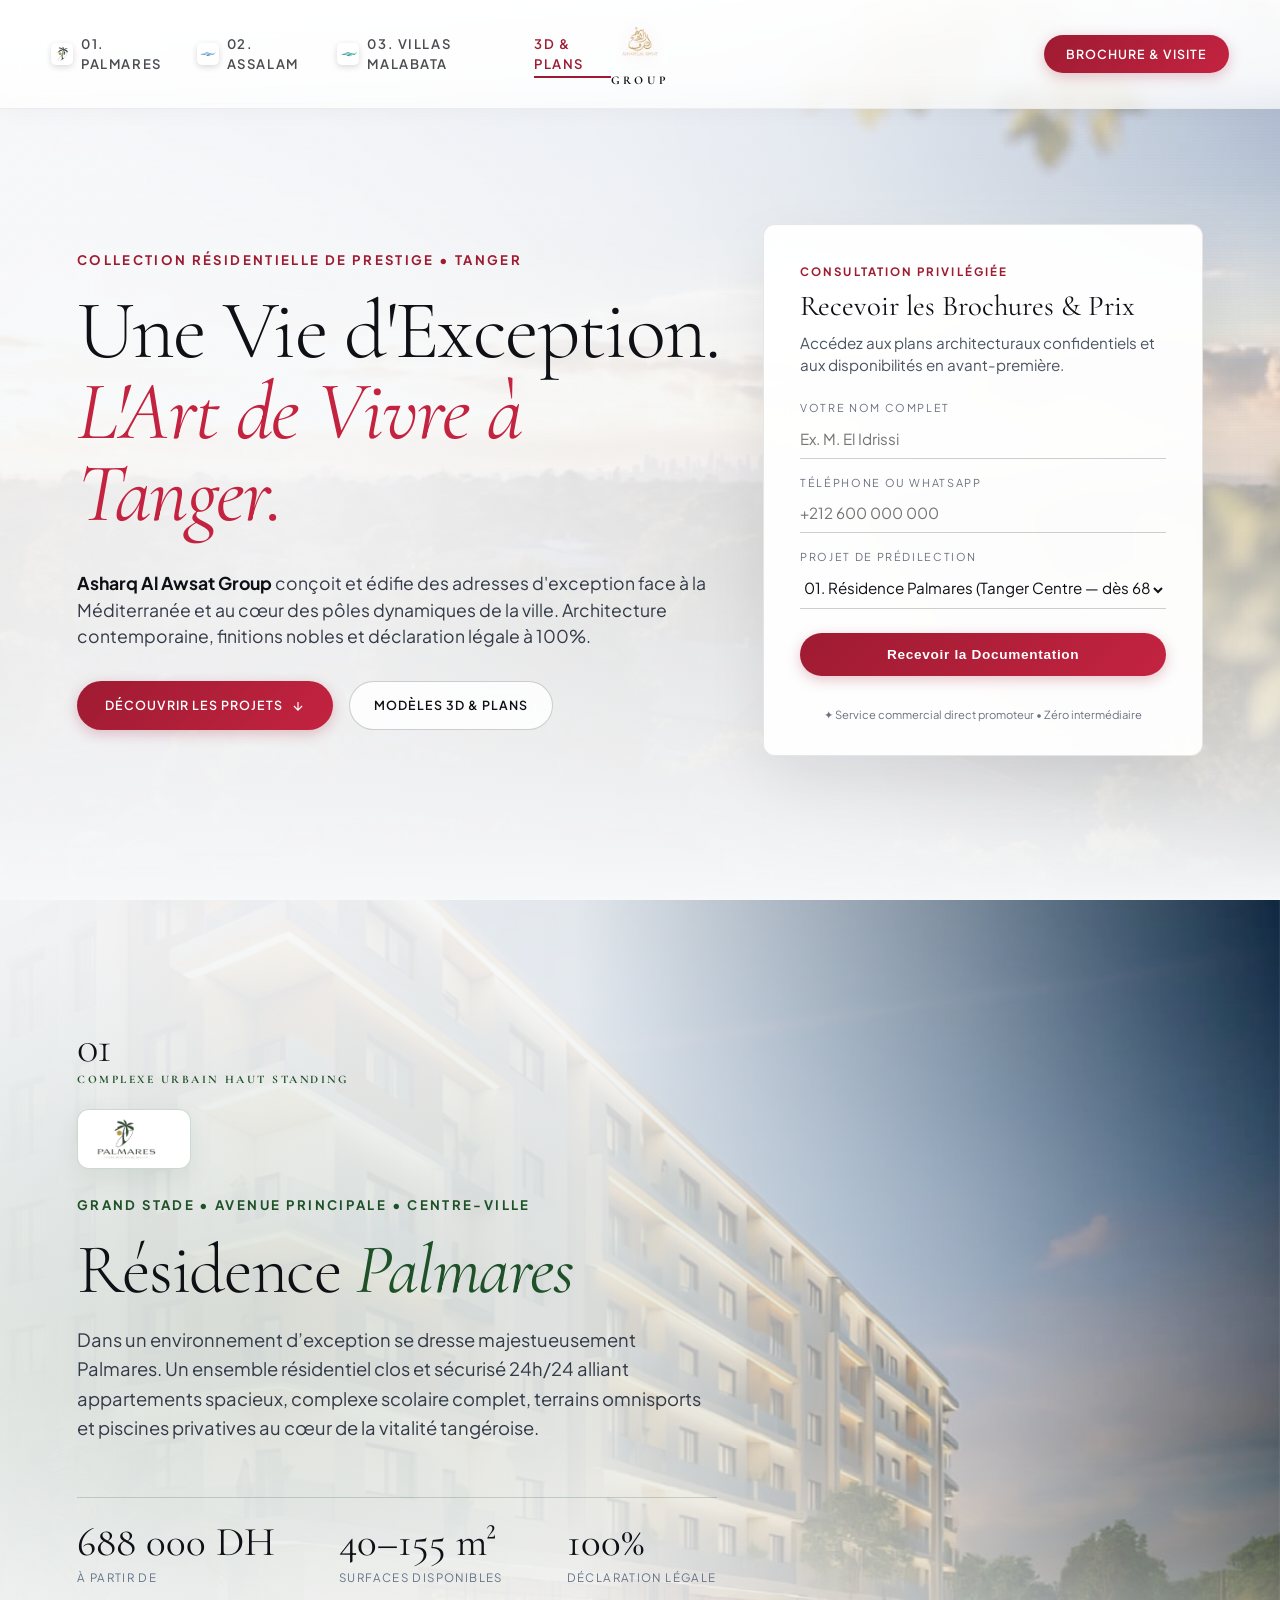
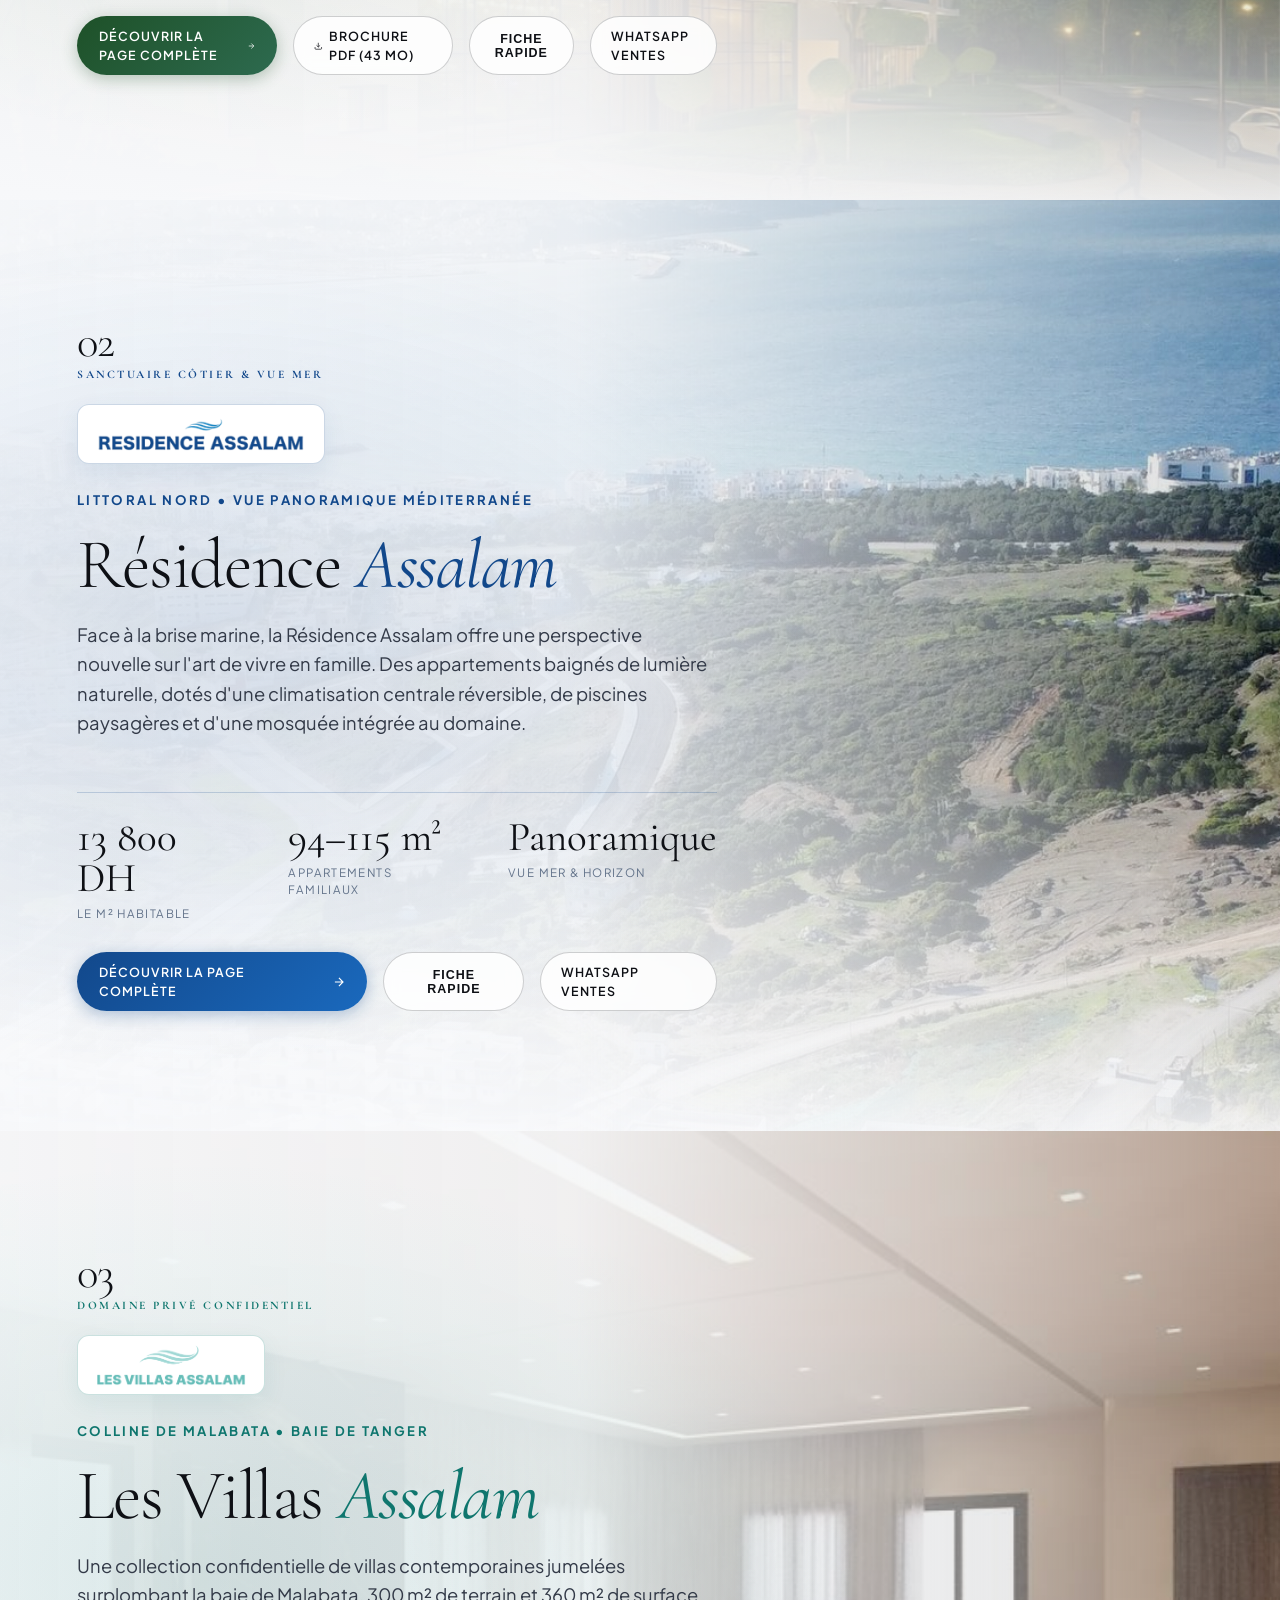
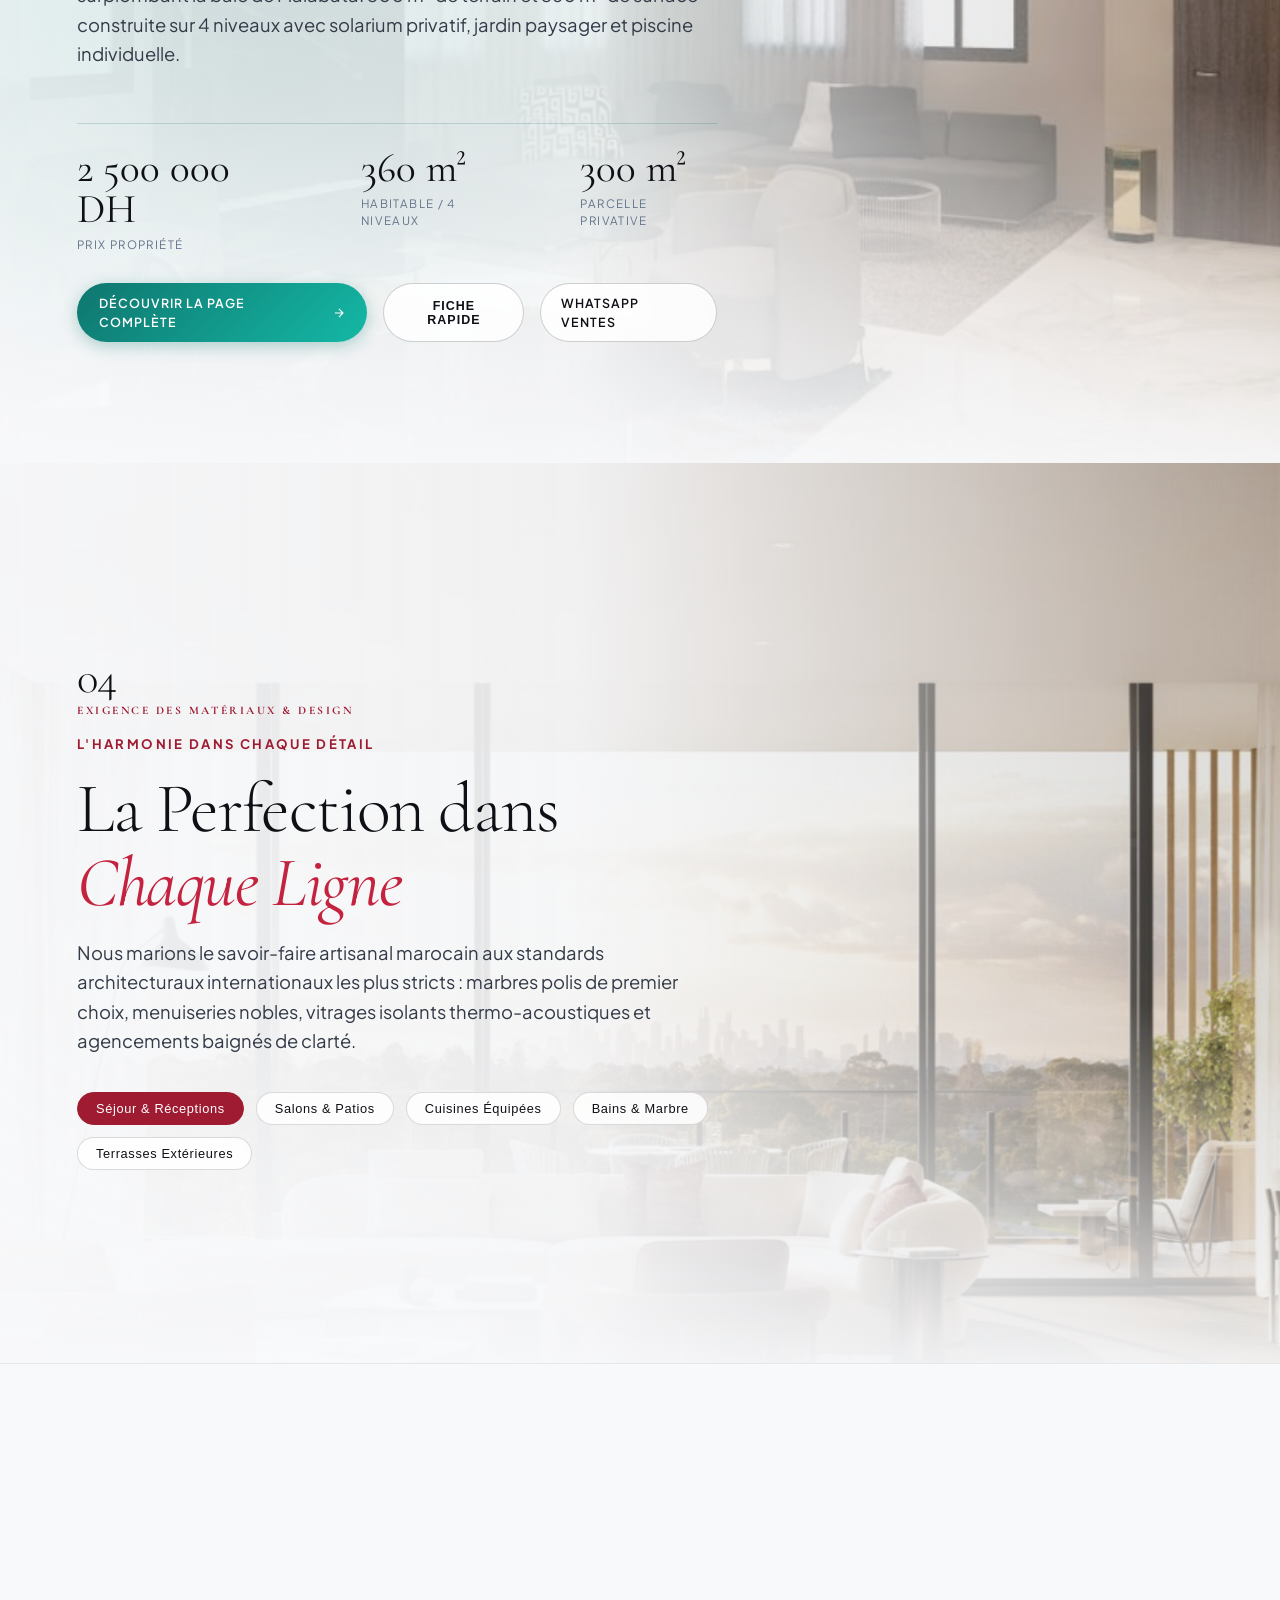
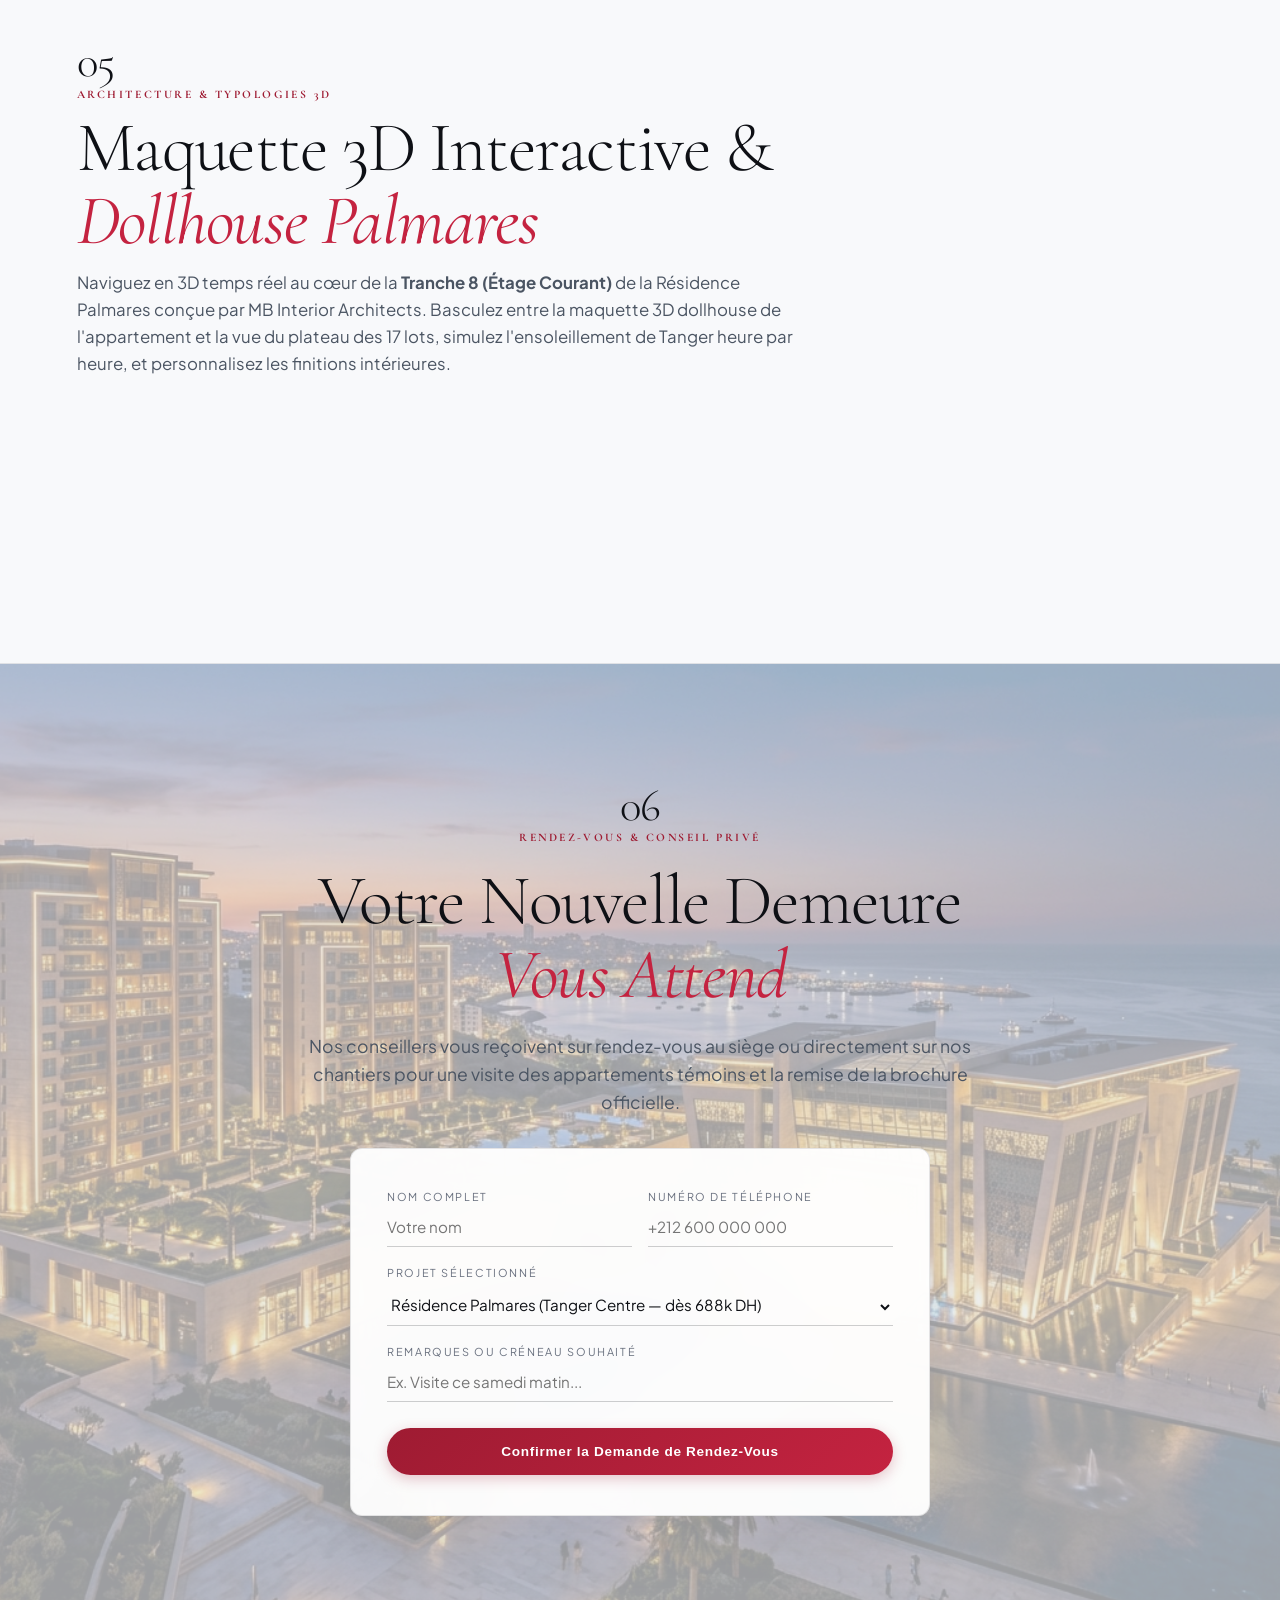
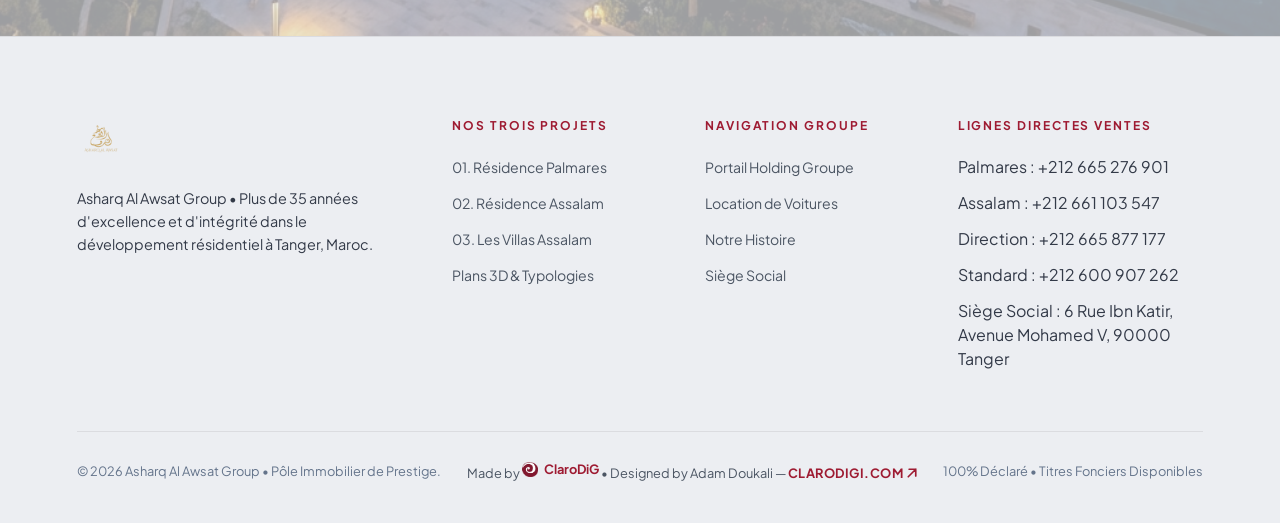
==== commit 11902c9e: "feat(design): align project sections and pages with official logo color identities" ====
--- a/index.html
+++ b/index.html
@@ -29,15 +29,15 @@
   <header class="loam-header">
     <!-- Left: The 3 Main Projects & 3D Plans -->
     <nav class="loam-nav-projects" aria-label="Nos Trois Projets Phares">
-      <a href="palmares.html" class="loam-nav-link">
+      <a href="palmares.html" class="loam-nav-link loam-nav-palmares">
         <span class="loam-nav-badge"><img src="assets/projects/chip_emblem_palmares.png" alt="Palmares"></span>
         <span>01. Palmares</span>
       </a>
-      <a href="residence-assalam.html" class="loam-nav-link">
+      <a href="residence-assalam.html" class="loam-nav-link loam-nav-assalam">
         <span class="loam-nav-badge"><img src="assets/projects/chip_emblem_assalam.png" alt="Assalam"></span>
         <span>02. Assalam</span>
       </a>
-      <a href="villas-assalam.html" class="loam-nav-link">
+      <a href="villas-assalam.html" class="loam-nav-link loam-nav-villas">
         <span class="loam-nav-badge"><img src="assets/projects/chip_emblem_villas.png" alt="Villas Malabata"></span>
         <span>03. Villas Malabata</span>
       </a>
@@ -46,7 +46,7 @@
 
     <!-- Center: Clean Asharq Al Awsat Group Logo (Without Immobilier) -->
     <a href="index.html" class="loam-logo-lockup" aria-label="Asharq Al Awsat Group">
-      <img src="assets/logo_dark.png" alt="Asharq Al Awsat Group">
+      <img src="assets/logo_gold.png" alt="Asharq Al Awsat Group">
       <span>GROUP</span>
     </a>
 
@@ -100,7 +100,7 @@
       <!-- Right Column: Floating Dark Glass Inquiry Card (Loam House Exact Pattern) -->
       <aside class="loam-hero-card">
         <div class="card-eyebrow">Consultation Privilégiée</div>
-        <h2 style="font-family: var(--font-serif); font-size: 1.8rem; font-weight: 300; color: #fff; margin-bottom: 8px;">
+        <h2 style="font-family: var(--font-serif); font-size: 1.8rem; font-weight: 400; color: #0E1015; margin-bottom: 8px;">
           Recevoir les Brochures & Prix
         </h2>
         <p class="card-intro">
@@ -138,7 +138,7 @@
     <!-- ==========================================================================
          CHAPTER 01: Résidence Palmares
          ========================================================================== -->
-    <section id="palmares" class="loam-chapter">
+    <section id="palmares" class="loam-chapter loam-chapter-palmares">
       <div class="loam-chapter-bg">
         <img src="assets/projects/palmares_hero.jpg" alt="Résidence Palmares Tanger">
       </div>
@@ -196,7 +196,7 @@
     <!-- ==========================================================================
          CHAPTER 02: Résidence Assalam
          ========================================================================== -->
-    <section id="assalam" class="loam-chapter">
+    <section id="assalam" class="loam-chapter loam-chapter-assalam">
       <div class="loam-chapter-bg">
         <img src="assets/projects/assalam_hero.jpg" alt="Résidence Assalam Tanger Vue Mer">
       </div>
@@ -250,7 +250,7 @@
     <!-- ==========================================================================
          CHAPTER 03: Les Villas Assalam (Malabata)
          ========================================================================== -->
-    <section id="villas" class="loam-chapter">
+    <section id="villas" class="loam-chapter loam-chapter-villas">
       <div class="loam-chapter-bg">
         <img src="assets/projects/villas_hero.jpg" alt="Les Villas Assalam Malabata Tanger">
       </div>
@@ -353,7 +353,7 @@
         <h2 class="loam-chapter-title" style="margin-top: 10px;">
           Maquette 3D Interactive & <em>Dollhouse Palmares</em>
         </h2>
-        <p style="color: rgba(255, 255, 255, 0.7); font-size: 1.05rem; margin-top: 12px; line-height: 1.6;">
+        <p style="color: #4B5563; font-size: 1.05rem; margin-top: 12px; line-height: 1.6;">
           Naviguez en 3D temps réel au cœur de la <strong>Tranche 8 (Étage Courant)</strong> de la Résidence Palmares conçue par MB Interior Architects. Basculez entre la maquette 3D dollhouse de l'appartement et la vue du plateau des 17 lots, simulez l'ensoleillement de Tanger heure par heure, et personnalisez les finitions intérieures.
         </p>
       </div>
@@ -376,7 +376,7 @@
         <h2 class="loam-chapter-title">
           Votre Nouvelle Demeure <em>Vous Attend</em>
         </h2>
-        <p style="color: rgba(255, 255, 255, 0.75); font-size: 1.1rem; line-height: 1.6;">
+        <p style="color: #4B5563; font-size: 1.1rem; line-height: 1.6;">
           Nos conseillers vous reçoivent sur rendez-vous au siège ou directement sur nos chantiers pour une visite des appartements témoins et la remise de la brochure officielle.
         </p>
 
@@ -427,7 +427,7 @@
           </div>
           <div>
             <span id="modal-loc" style="font-size: 0.72rem; letter-spacing: 0.18em; text-transform: uppercase; color: var(--loam-gold); font-weight: 600;"></span>
-            <h3 id="modal-title" style="font-family: var(--font-serif); font-size: 2.2rem; color: #fff; margin-top: 4px; font-weight: 300;"></h3>
+            <h3 id="modal-title" style="font-family: var(--font-serif); font-size: 2.2rem; color: #0E1015; margin-top: 4px; font-weight: 300;"></h3>
           </div>
         </div>
         <button type="button" class="loam-modal-close" aria-label="Fermer le tiroir">✕</button>
@@ -436,9 +436,9 @@
       <div class="loam-modal-body">
         <img id="modal-preview-img" src="" alt="Aperçu du projet" class="loam-modal-preview">
 
-        <div style="display: flex; justify-content: space-between; align-items: center; flex-wrap: wrap; gap: 16px; padding: 16px 0; border-bottom: 1px solid rgba(255,255,255,0.08);">
+        <div style="display: flex; justify-content: space-between; align-items: center; flex-wrap: wrap; gap: 16px; padding: 16px 0; border-bottom: 1px solid rgba(14, 16, 21, 0.08);">
           <div>
-            <span style="font-size: 0.7rem; text-transform: uppercase; color: rgba(255,255,255,0.5);">Conditions Tarifaires</span>
+            <span style="font-size: 0.7rem; text-transform: uppercase; color: #64748B;">Conditions Tarifaires</span>
             <div id="modal-price" style="font-size: 1.5rem; font-family: var(--font-serif); color: var(--loam-gold-light); font-weight: 400;"></div>
           </div>
           <div style="display: flex; gap: 10px;">
@@ -452,12 +452,12 @@
         </div>
 
         <div>
-          <h4 style="font-size: 0.85rem; letter-spacing: 0.1em; text-transform: uppercase; color: rgba(255,255,255,0.6); margin-bottom: 8px;">Description</h4>
-          <p id="modal-desc" style="color: rgba(255,255,255,0.8); line-height: 1.6; font-size: 0.95rem;"></p>
+          <h4 style="font-size: 0.85rem; letter-spacing: 0.1em; text-transform: uppercase; color: #64748B; margin-bottom: 8px;">Description</h4>
+          <p id="modal-desc" style="color: #333A48; line-height: 1.6; font-size: 0.95rem;"></p>
         </div>
 
         <div>
-          <h4 style="font-size: 0.85rem; letter-spacing: 0.1em; text-transform: uppercase; color: rgba(255,255,255,0.6); margin-bottom: 12px;">Spécifications Techniques</h4>
+          <h4 style="font-size: 0.85rem; letter-spacing: 0.1em; text-transform: uppercase; color: #64748B; margin-bottom: 12px;">Spécifications Techniques</h4>
           <table class="loam-modal-specs">
             <tbody id="modal-specs-body"></tbody>
           </table>
@@ -472,7 +472,7 @@
   <footer class="loam-footer">
     <div class="loam-footer-grid">
       <div class="loam-footer-col">
-        <img src="assets/logo_dark.png" alt="Asharq Al Awsat Group" style="height: 48px; margin-bottom: 16px;">
+        <img src="assets/logo_gold.png" alt="Asharq Al Awsat Group" style="height: 48px; margin-bottom: 16px;">
         <p style="font-size: 0.9rem; line-height: 1.6; max-width: 340px;">
           Asharq Al Awsat Group • Plus de 35 années d'excellence et d'intégrité dans le développement résidentiel à Tanger, Maroc.
         </p>
@@ -512,7 +512,7 @@
 
     <div class="loam-footer-bottom">
       <div>© 2026 Asharq Al Awsat Group • Pôle Immobilier de Prestige.</div>
-      <div style="color: rgba(255,255,255,0.85);">Made by <a href="https://clarodigi.com" target="_blank" rel="noopener" style="display: inline-flex; align-items: center; gap: 6px; color: #f5bac5; text-decoration: none; font-weight: 700; transition: color 0.2s;" onmouseover="this.style.color='#ffffff'" onmouseout="this.style.color='#f5bac5'"><img src="assets/clarodigi/favicon-tight.png" alt="ClaroDiG" style="width: 16px; height: 16px; object-fit: contain; vertical-align: middle;" /> ClaroDiG</a> • Designed by Adam Doukali — <a href="https://clarodigi.com" target="_blank" rel="noopener" style="color: #c42340; text-decoration: none; font-weight: 700; letter-spacing: 0.5px; display: inline-flex; align-items: center; gap: 4px;">CLARODIGI.COM <svg viewBox="0 0 12 12" width="10" height="10" aria-hidden="true"><path d="M2.5 1.5h8v8M10.5 1.5L1.5 10.5" fill="none" stroke="currentColor" stroke-width="2" stroke-linecap="round"/></svg></a></div>
+      <div style="color: #4B5563;">Made by <a href="https://clarodigi.com" target="_blank" rel="noopener" style="display: inline-flex; align-items: center; gap: 6px; color: #9E1B32; text-decoration: none; font-weight: 700; transition: color 0.2s;" onmouseover="this.style.color='#C42340'" onmouseout="this.style.color='#9E1B32'"><img src="assets/clarodigi/favicon-tight.png" alt="ClaroDiG" style="width: 16px; height: 16px; object-fit: contain; vertical-align: middle;" /> ClaroDiG</a> • Designed by Adam Doukali — <a href="https://clarodigi.com" target="_blank" rel="noopener" style="color: #9E1B32; text-decoration: none; font-weight: 700; letter-spacing: 0.5px; display: inline-flex; align-items: center; gap: 4px;">CLARODIGI.COM <svg viewBox="0 0 12 12" width="10" height="10" aria-hidden="true"><path d="M2.5 1.5h8v8M10.5 1.5L1.5 10.5" fill="none" stroke="currentColor" stroke-width="2" stroke-linecap="round"/></svg></a></div>
       <div>100% Déclaré • Titres Fonciers Disponibles</div>
     </div>
   </footer>
--- a/styles/loam.css
+++ b/styles/loam.css
@@ -4,13 +4,13 @@
 @import url('https://fonts.googleapis.com/css2?family=Cormorant+Garamond:ital,wght@0,300;0,400;0,500;0,600;1,300;1,400;1,600&family=Plus+Jakarta+Sans:wght@300;400;500;600;700&display=swap');
 
 :root {
-  --loam-bg: #141615;
-  --loam-ink: #0E100F;
-  --loam-chalk: #F6F5F2;
-  --loam-card: rgba(18, 22, 18, 0.92);
-  --loam-gold: #C5A059;
-  --loam-gold-light: #DFC282;
-  --loam-border: rgba(255, 255, 255, 0.22);
+  --loam-bg: #F8F9FB;
+  --loam-ink: #0E1015;
+  --loam-chalk: #0E1015;
+  --loam-card: rgba(255, 255, 255, 0.95);
+  --loam-gold: #9E1B32;
+  --loam-gold-light: #C42340;
+  --loam-border: rgba(14, 16, 21, 0.12);
   --font-serif: 'Cormorant Garamond', Georgia, serif;
   --font-sans: 'Plus Jakarta Sans', system-ui, -apple-system, sans-serif;
 }
@@ -59,10 +59,11 @@
   display: grid;
   grid-template-columns: 1fr auto 1fr;
   align-items: center;
-  background: linear-gradient(to bottom, rgba(14, 16, 15, 0.85) 0%, rgba(14, 16, 15, 0.4) 70%, transparent 100%);
+  background: linear-gradient(to bottom, rgba(255, 255, 255, 0.96) 0%, rgba(255, 255, 255, 0.88) 70%, rgba(255, 255, 255, 0.72) 100%);
   backdrop-filter: blur(16px);
   -webkit-backdrop-filter: blur(16px);
-  border-bottom: 1px solid rgba(255, 255, 255, 0.08);
+  border-bottom: 1px solid rgba(14, 16, 21, 0.08);
+  box-shadow: 0 4px 20px rgba(14, 16, 21, 0.03);
   transition: transform 0.4s ease, background 0.4s ease;
 }
 
@@ -78,10 +79,10 @@
   align-items: center;
   gap: 8px;
   font-size: 0.82rem;
-  font-weight: 500;
+  font-weight: 600;
   letter-spacing: 0.12em;
   text-transform: uppercase;
-  color: rgba(255, 255, 255, 0.75);
+  color: rgba(14, 16, 21, 0.75);
   text-decoration: none;
   transition: color 0.25s ease;
   position: relative;
@@ -98,7 +99,7 @@
   align-items: center;
   justify-content: center;
   padding: 2.5px;
-  box-shadow: 0 2px 6px rgba(0, 0, 0, 0.35);
+  box-shadow: 0 2px 6px rgba(0, 0, 0, 0.15);
   transition: transform 0.25s ease;
 }
 
@@ -113,7 +114,7 @@
 }
 
 .loam-nav-link:hover, .loam-nav-link.active {
-  color: #fff;
+  color: var(--loam-gold);
 }
 
 .loam-nav-link.active::after {
@@ -122,7 +123,7 @@
   bottom: 0;
   left: 0;
   width: 100%;
-  height: 1.5px;
+  height: 2px;
   background: var(--loam-gold);
 }
 
@@ -143,14 +144,16 @@
   height: 52px;
   width: auto;
   object-fit: contain;
+  filter: drop-shadow(0 2px 8px rgba(158, 27, 50, 0.18));
 }
 
 .loam-logo-lockup span {
   font-family: var(--font-serif);
-  font-size: 0.72rem;
+  font-size: 0.74rem;
+  font-weight: 700;
   letter-spacing: 0.32em;
   text-transform: uppercase;
-  color: var(--loam-chalk);
+  color: #0E1015;
   margin-top: 2px;
 }
 
@@ -168,9 +171,9 @@
   gap: 8px;
   padding: 10px 20px;
   border-radius: 9999px;
-  border: 1px solid rgba(255, 255, 255, 0.3);
-  background: rgba(255, 255, 255, 0.05);
-  color: #fff;
+  border: 1px solid rgba(14, 16, 21, 0.2);
+  background: rgba(255, 255, 255, 0.85);
+  color: #0E1015;
   font-size: 0.78rem;
   font-weight: 600;
   letter-spacing: 0.08em;
@@ -182,9 +185,9 @@
 }
 
 .loam-btn-outline:hover {
-  background: #fff;
-  color: var(--loam-ink);
-  border-color: #fff;
+  background: #0E1015;
+  color: #FFFFFF;
+  border-color: #0E1015;
   transform: translateY(-1px);
 }
 
@@ -194,20 +197,22 @@
   gap: 8px;
   padding: 10px 22px;
   border-radius: 9999px;
-  background: #fff;
-  color: var(--loam-ink);
+  background: linear-gradient(135deg, #9E1B32 0%, #C42340 100%);
+  color: #FFFFFF;
   font-size: 0.78rem;
   font-weight: 600;
   letter-spacing: 0.08em;
   text-transform: uppercase;
   text-decoration: none;
+  box-shadow: 0 4px 14px rgba(158, 27, 50, 0.25);
   transition: all 0.3s ease;
   cursor: pointer;
 }
 
 .loam-btn-primary:hover {
-  background: var(--loam-gold-light);
+  background: linear-gradient(135deg, #7D1528 0%, #9E1B32 100%);
   transform: translateY(-1px);
+  box-shadow: 0 6px 18px rgba(158, 27, 50, 0.35);
 }
 
 /* ==========================================================================
@@ -240,7 +245,7 @@
   width: 100%;
   height: 100%;
   object-fit: cover;
-  filter: brightness(0.85);
+  filter: brightness(0.95);
   will-change: transform;
 }
 
@@ -251,9 +256,9 @@
   z-index: 2;
   background: repeating-linear-gradient(
     to bottom,
-    rgba(0, 0, 0, 0) 0px,
-    rgba(0, 0, 0, 0) 2px,
-    rgba(0, 0, 0, 0.12) 3px
+    rgba(255, 255, 255, 0) 0px,
+    rgba(255, 255, 255, 0) 2px,
+    rgba(14, 16, 21, 0.03) 3px
   );
   pointer-events: none;
 }
@@ -262,8 +267,8 @@
   position: absolute;
   inset: 0;
   z-index: 3;
-  background: radial-gradient(circle at 20% 50%, rgba(14, 16, 15, 0.4) 0%, rgba(14, 16, 15, 0.85) 100%),
-              linear-gradient(to top, rgba(14, 16, 15, 0.9) 0%, transparent 60%);
+  background: radial-gradient(circle at 20% 50%, rgba(248, 249, 251, 0.94) 0%, rgba(248, 249, 251, 0.78) 55%, rgba(248, 249, 251, 0.35) 100%),
+              linear-gradient(to top, rgba(248, 249, 251, 0.98) 0%, transparent 60%);
 }
 
 .loam-hero-copy {
@@ -279,7 +284,8 @@
   font-size: 0.82rem;
   letter-spacing: 0.18em;
   text-transform: uppercase;
-  color: rgba(255, 255, 255, 0.7);
+  color: var(--loam-gold);
+  font-weight: 700;
 }
 
 .loam-hero-title {
@@ -288,8 +294,8 @@
   font-weight: 300;
   line-height: 0.98;
   letter-spacing: -0.02em;
-  color: #fff;
-  text-shadow: 0 4px 24px rgba(0, 0, 0, 0.5);
+  color: #0E1015;
+  text-shadow: none;
 }
 
 .loam-hero-title em {
@@ -302,12 +308,12 @@
 .loam-hero-bottom {
   margin-top: 16px;
   font-size: 1.1rem;
-  color: rgba(255, 255, 255, 0.85);
+  color: #333A48;
   line-height: 1.5;
 }
 
 .loam-hero-bottom strong {
-  color: #fff;
+  color: #0E1015;
 }
 
 /* Floating Inquiry Card (Right Side, Same as Loam House) */
@@ -315,9 +321,9 @@
   position: relative;
   z-index: 4;
   background: var(--loam-card);
-  border: 1px solid rgba(255, 255, 255, 0.14);
-  box-shadow: 0 28px 80px rgba(0, 0, 0, 0.6);
-  border-radius: 4px;
+  border: 1px solid rgba(14, 16, 21, 0.1);
+  box-shadow: 0 24px 60px rgba(14, 16, 21, 0.08);
+  border-radius: 12px;
   padding: 38px 36px 32px;
   max-width: 440px;
   margin-left: auto;
@@ -330,13 +336,22 @@
   letter-spacing: 0.18em;
   text-transform: uppercase;
   color: var(--loam-gold);
-  font-weight: 600;
+  font-weight: 700;
   margin-bottom: 8px;
+}
+
+.loam-hero-card h2 {
+  font-family: var(--font-serif);
+  font-size: 1.8rem;
+  font-weight: 500;
+  color: #0E1015 !important;
+  margin-bottom: 8px;
+  line-height: 1.25;
 }
 
 .card-intro {
   font-size: 0.95rem;
-  color: rgba(255, 255, 255, 0.8);
+  color: #4B5563;
   margin-bottom: 24px;
   line-height: 1.45;
 }
@@ -357,7 +372,7 @@
   font-size: 0.68rem;
   letter-spacing: 0.15em;
   text-transform: uppercase;
-  color: rgba(255, 255, 255, 0.5);
+  color: #6B7280;
   margin-bottom: 6px;
 }
 
@@ -365,8 +380,8 @@
   width: 100%;
   background: transparent;
   border: none;
-  border-bottom: 1px solid rgba(255, 255, 255, 0.25);
-  color: #fff;
+  border-bottom: 1px solid rgba(14, 16, 21, 0.2);
+  color: #0E1015;
   padding: 6px 0 10px;
   font-family: inherit;
   font-size: 0.95rem;
@@ -375,14 +390,19 @@
 }
 
 .card-field input:focus, .card-field select:focus {
-  border-color: #fff;
+  border-color: var(--loam-gold);
+}
+
+.card-field select option {
+  background-color: #FFFFFF;
+  color: #0E1015;
 }
 
 .card-btn-submit {
   width: 100%;
   padding: 14px;
-  background: #fff;
-  color: var(--loam-ink);
+  background: linear-gradient(135deg, #9E1B32 0%, #C42340 100%);
+  color: #FFFFFF;
   border: none;
   border-radius: 9999px;
   font-size: 0.85rem;
@@ -390,17 +410,19 @@
   letter-spacing: 0.05em;
   cursor: pointer;
   margin-top: 8px;
-  transition: background 0.25s, transform 0.2s;
+  box-shadow: 0 4px 14px rgba(158, 27, 50, 0.25);
+  transition: all 0.25s ease;
 }
 
 .card-btn-submit:hover {
-  background: var(--loam-gold-light);
+  background: linear-gradient(135deg, #7D1528 0%, #9E1B32 100%);
   transform: translateY(-1px);
+  box-shadow: 0 6px 18px rgba(158, 27, 50, 0.35);
 }
 
 .card-trust {
   font-size: 0.7rem;
-  color: rgba(255, 255, 255, 0.45);
+  color: #6B7280;
   text-align: center;
   margin-top: 14px;
   display: block;
@@ -446,21 +468,21 @@
   transform: scale(1);
 }
 
-/* Clean dark shade only on the text side, NO white overlays */
+/* Clean luminous shade */
 .loam-chapter-shade {
   position: absolute;
   inset: 0;
   z-index: 2;
   background: linear-gradient(
     to right,
-    rgba(14, 16, 15, 0.88) 0%,
-    rgba(14, 16, 15, 0.5) 45%,
-    rgba(14, 16, 15, 0.1) 75%,
+    rgba(248, 249, 251, 0.96) 0%,
+    rgba(248, 249, 251, 0.9) 45%,
+    rgba(248, 249, 251, 0.45) 75%,
     transparent 100%
   ),
   linear-gradient(
     to top,
-    rgba(14, 16, 15, 0.75) 0%,
+    rgba(248, 249, 251, 0.92) 0%,
     transparent 40%
   );
   pointer-events: none;
@@ -481,7 +503,7 @@
   font-size: clamp(2rem, 3.5vw, 3.2rem);
   font-weight: 300;
   line-height: 1;
-  color: rgba(255, 255, 255, 0.85);
+  color: #0E1015;
   letter-spacing: -0.02em;
 }
 
@@ -490,7 +512,7 @@
   letter-spacing: 0.22em;
   text-transform: uppercase;
   color: var(--loam-gold);
-  font-weight: 600;
+  font-weight: 700;
   margin-top: 4px;
   display: block;
 }
@@ -503,15 +525,15 @@
   background: #FFFFFF;
   padding: 8px 18px;
   border-radius: 12px;
-  box-shadow: 0 10px 30px rgba(0, 0, 0, 0.45);
-  border: 1px solid rgba(255, 255, 255, 0.5);
+  box-shadow: 0 8px 24px rgba(14, 16, 21, 0.08);
+  border: 1px solid rgba(14, 16, 21, 0.08);
   margin: 6px 0 8px;
   transition: transform 0.35s cubic-bezier(0.16, 1, 0.3, 1), box-shadow 0.35s ease;
 }
 
 .loam-project-brand-badge:hover {
   transform: translateY(-2px);
-  box-shadow: 0 14px 38px rgba(0, 0, 0, 0.6);
+  box-shadow: 0 12px 30px rgba(14, 16, 21, 0.12);
 }
 
 .loam-project-brand-logo {
@@ -529,7 +551,8 @@
   background: #FFFFFF;
   padding: 6px 14px;
   border-radius: 10px;
-  box-shadow: 0 6px 20px rgba(0, 0, 0, 0.35);
+  box-shadow: 0 4px 14px rgba(14, 16, 21, 0.08);
+  border: 1px solid rgba(14, 16, 21, 0.08);
   flex-shrink: 0;
 }
 
@@ -553,7 +576,7 @@
   padding: 2.5px;
   margin-right: 8px;
   vertical-align: middle;
-  box-shadow: 0 2px 5px rgba(0, 0, 0, 0.3);
+  box-shadow: 0 2px 5px rgba(0, 0, 0, 0.15);
 }
 
 .plan-tab-badge img {
@@ -568,8 +591,8 @@
   font-weight: 300;
   line-height: 1.05;
   letter-spacing: -0.02em;
-  color: #fff;
-  text-shadow: 0 4px 20px rgba(0, 0, 0, 0.6);
+  color: #0E1015;
+  text-shadow: none;
 }
 
 .loam-chapter-title em {
@@ -580,9 +603,9 @@
 
 .loam-chapter-lede {
   font-size: 1.15rem;
-  color: rgba(255, 255, 255, 0.85);
+  color: #333A48;
   line-height: 1.6;
-  text-shadow: 0 2px 10px rgba(0, 0, 0, 0.5);
+  text-shadow: none;
 }
 
 /* Bottom Figures Bar (Matches Loam House .figs) */
@@ -609,14 +632,14 @@
   font-size: clamp(2rem, 3.2vw, 2.8rem);
   font-weight: 400;
   line-height: 1;
-  color: #fff;
+  color: #0E1015;
 }
 
 .loam-fig span {
   font-size: 0.72rem;
   letter-spacing: 0.12em;
   text-transform: uppercase;
-  color: rgba(255, 255, 255, 0.65);
+  color: #64748B;
   margin-top: 6px;
 }
 
@@ -624,6 +647,210 @@
   display: flex;
   gap: 16px;
   margin-top: 12px;
+}
+
+/* ==========================================================================
+   Project Identity Theming (Palmares Green, Assalam Blue, Villas Turquoise/Teal)
+   Faithfully matched to each project's official logo color palette
+   ========================================================================== */
+
+/* --------------------------------------------------------------------------
+   01. PALMARES (Palm Leaf & Forest Emerald Green #1E5128 / #2D6A4F)
+   -------------------------------------------------------------------------- */
+.loam-chapter-palmares {
+  --ch-accent: #1E5128;
+  --ch-accent-light: #2D6A4F;
+  --ch-accent-dark: #153E26;
+  --ch-glow: rgba(30, 81, 40, 0.28);
+}
+
+.loam-chapter-palmares .loam-chapter-shade {
+  background: 
+    radial-gradient(ellipse 70% 60% at 16% 48%, rgba(30, 81, 40, 0.12) 0%, rgba(45, 106, 79, 0.03) 55%, transparent 75%),
+    linear-gradient(to right, rgba(248, 249, 251, 0.96) 0%, rgba(248, 249, 251, 0.90) 45%, rgba(248, 249, 251, 0.45) 75%, transparent 100%),
+    linear-gradient(to top, rgba(248, 249, 251, 0.92) 0%, transparent 40%) !important;
+}
+
+.loam-chapter-palmares .section-tagline,
+.loam-chapter-palmares .loam-eyebrow,
+.loam-chapter-palmares .loam-chapter-title em {
+  color: #1E5128 !important;
+}
+
+.loam-chapter-palmares .loam-project-brand-badge {
+  border-color: rgba(30, 81, 40, 0.22);
+  box-shadow: 0 8px 24px rgba(30, 81, 40, 0.08);
+}
+
+.loam-chapter-palmares .loam-figs {
+  border-top-color: rgba(30, 81, 40, 0.2);
+}
+
+.loam-chapter-palmares .loam-btn-primary {
+  background: linear-gradient(135deg, #1E5128 0%, #2D6A4F 100%) !important;
+  box-shadow: 0 4px 16px rgba(30, 81, 40, 0.3) !important;
+}
+
+.loam-chapter-palmares .loam-btn-primary:hover {
+  background: linear-gradient(135deg, #153E26 0%, #1E5128 100%) !important;
+  box-shadow: 0 6px 20px rgba(30, 81, 40, 0.4) !important;
+}
+
+.loam-chapter-palmares .loam-btn-outline:hover {
+  border-color: #1E5128 !important;
+  color: #1E5128 !important;
+  background: rgba(30, 81, 40, 0.05) !important;
+}
+
+/* Nav Link Palmares */
+.loam-nav-palmares:hover,
+.loam-nav-palmares.active {
+  color: #1E5128 !important;
+}
+.loam-nav-palmares::after {
+  background: #1E5128 !important;
+}
+
+/* --------------------------------------------------------------------------
+   02. ASSALAM (Ocean Mediterranean Sapphire Blue #12488B / #1A69BD)
+   -------------------------------------------------------------------------- */
+.loam-chapter-assalam {
+  --ch-accent: #12488B;
+  --ch-accent-light: #1A69BD;
+  --ch-accent-dark: #0C366B;
+  --ch-glow: rgba(18, 72, 139, 0.28);
+}
+
+.loam-chapter-assalam .loam-chapter-shade {
+  background: 
+    radial-gradient(ellipse 70% 60% at 16% 48%, rgba(18, 72, 139, 0.12) 0%, rgba(26, 105, 189, 0.03) 55%, transparent 75%),
+    linear-gradient(to right, rgba(248, 249, 251, 0.96) 0%, rgba(248, 249, 251, 0.90) 45%, rgba(248, 249, 251, 0.45) 75%, transparent 100%),
+    linear-gradient(to top, rgba(248, 249, 251, 0.92) 0%, transparent 40%) !important;
+}
+
+.loam-chapter-assalam .section-tagline,
+.loam-chapter-assalam .loam-eyebrow,
+.loam-chapter-assalam .loam-chapter-title em {
+  color: #12488B !important;
+}
+
+.loam-chapter-assalam .loam-project-brand-badge {
+  border-color: rgba(18, 72, 139, 0.22);
+  box-shadow: 0 8px 24px rgba(18, 72, 139, 0.08);
+}
+
+.loam-chapter-assalam .loam-figs {
+  border-top-color: rgba(18, 72, 139, 0.2);
+}
+
+.loam-chapter-assalam .loam-btn-primary {
+  background: linear-gradient(135deg, #12488B 0%, #1A69BD 100%) !important;
+  box-shadow: 0 4px 16px rgba(18, 72, 139, 0.3) !important;
+}
+
+.loam-chapter-assalam .loam-btn-primary:hover {
+  background: linear-gradient(135deg, #0C366B 0%, #12488B 100%) !important;
+  box-shadow: 0 6px 20px rgba(18, 72, 139, 0.4) !important;
+}
+
+.loam-chapter-assalam .loam-btn-outline:hover {
+  border-color: #12488B !important;
+  color: #12488B !important;
+  background: rgba(18, 72, 139, 0.05) !important;
+}
+
+/* Nav Link Assalam */
+.loam-nav-assalam:hover,
+.loam-nav-assalam.active {
+  color: #12488B !important;
+}
+.loam-nav-assalam::after {
+  background: #12488B !important;
+}
+
+/* --------------------------------------------------------------------------
+   03. LES VILLAS ASSALAM (Malabata Turquoise / Teal / Seafoam #0F766E / #14B8A6)
+   -------------------------------------------------------------------------- */
+.loam-chapter-villas {
+  --ch-accent: #0F766E;
+  --ch-accent-light: #14B8A6;
+  --ch-accent-dark: #0A504B;
+  --ch-glow: rgba(15, 118, 110, 0.28);
+}
+
+.loam-chapter-villas .loam-chapter-shade {
+  background: 
+    radial-gradient(ellipse 70% 60% at 16% 48%, rgba(15, 118, 110, 0.12) 0%, rgba(20, 184, 166, 0.03) 55%, transparent 75%),
+    linear-gradient(to right, rgba(248, 249, 251, 0.96) 0%, rgba(248, 249, 251, 0.90) 45%, rgba(248, 249, 251, 0.45) 75%, transparent 100%),
+    linear-gradient(to top, rgba(248, 249, 251, 0.92) 0%, transparent 40%) !important;
+}
+
+.loam-chapter-villas .section-tagline,
+.loam-chapter-villas .loam-eyebrow,
+.loam-chapter-villas .loam-chapter-title em {
+  color: #0F766E !important;
+}
+
+.loam-chapter-villas .loam-project-brand-badge {
+  border-color: rgba(15, 118, 110, 0.22);
+  box-shadow: 0 8px 24px rgba(15, 118, 110, 0.08);
+}
+
+.loam-chapter-villas .loam-figs {
+  border-top-color: rgba(15, 118, 110, 0.2);
+}
+
+.loam-chapter-villas .loam-btn-primary {
+  background: linear-gradient(135deg, #0F766E 0%, #14B8A6 100%) !important;
+  box-shadow: 0 4px 16px rgba(15, 118, 110, 0.3) !important;
+}
+
+.loam-chapter-villas .loam-btn-primary:hover {
+  background: linear-gradient(135deg, #0A504B 0%, #0F766E 100%) !important;
+  box-shadow: 0 6px 20px rgba(15, 118, 110, 0.4) !important;
+}
+
+.loam-chapter-villas .loam-btn-outline:hover {
+  border-color: #0F766E !important;
+  color: #0F766E !important;
+  background: rgba(15, 118, 110, 0.05) !important;
+}
+
+/* Nav Link Villas */
+.loam-nav-villas:hover,
+.loam-nav-villas.active {
+  color: #0F766E !important;
+}
+.loam-nav-villas::after {
+  background: #0F766E !important;
+}
+
+/* Modal Drawer dynamic project themes */
+#project-modal[data-project="palmares"] #modal-loc,
+#project-modal[data-project="palmares"] #modal-price {
+  color: #1E5128 !important;
+}
+#project-modal[data-project="palmares"] .loam-btn-primary {
+  background: linear-gradient(135deg, #1E5128 0%, #2D6A4F 100%) !important;
+  box-shadow: 0 4px 14px rgba(30, 81, 40, 0.3) !important;
+}
+
+#project-modal[data-project="assalam"] #modal-loc,
+#project-modal[data-project="assalam"] #modal-price {
+  color: #12488B !important;
+}
+#project-modal[data-project="assalam"] .loam-btn-primary {
+  background: linear-gradient(135deg, #12488B 0%, #1A69BD 100%) !important;
+  box-shadow: 0 4px 14px rgba(18, 72, 139, 0.3) !important;
+}
+
+#project-modal[data-project="villas"] #modal-loc,
+#project-modal[data-project="villas"] #modal-price {
+  color: #0F766E !important;
+}
+#project-modal[data-project="villas"] .loam-btn-primary {
+  background: linear-gradient(135deg, #0F766E 0%, #14B8A6 100%) !important;
+  box-shadow: 0 4px 14px rgba(15, 118, 110, 0.3) !important;
 }
 
 /* ==========================================================================
@@ -639,9 +866,9 @@
 .loam-tag-btn {
   padding: 8px 18px;
   border-radius: 9999px;
-  border: 1px solid rgba(255, 255, 255, 0.25);
-  background: rgba(14, 16, 15, 0.5);
-  color: rgba(255, 255, 255, 0.8);
+  border: 1px solid rgba(14, 16, 21, 0.15);
+  background: rgba(255, 255, 255, 0.85);
+  color: #0E1015;
   font-size: 0.8rem;
   letter-spacing: 0.05em;
   cursor: pointer;
@@ -650,9 +877,9 @@
 }
 
 .loam-tag-btn.active, .loam-tag-btn:hover {
-  background: #fff;
-  color: var(--loam-ink);
-  border-color: #fff;
+  background: #9E1B32;
+  color: #FFFFFF;
+  border-color: #9E1B32;
 }
 
 /* ==========================================================================
@@ -697,8 +924,8 @@
   position: relative;
   min-height: 100vh;
   padding: 120px 6vw 80px;
-  background: #0E100F;
-  border-top: 1px solid rgba(255, 255, 255, 0.08);
+  background: #F8F9FB;
+  border-top: 1px solid rgba(14, 16, 21, 0.08);
   display: flex;
   flex-direction: column;
   justify-content: center;
@@ -726,27 +953,28 @@
 .loam-plan-tab {
   padding: 10px 22px;
   border-radius: 9999px;
-  border: 1px solid rgba(255, 255, 255, 0.2);
-  background: rgba(255, 255, 255, 0.04);
-  color: rgba(255, 255, 255, 0.75);
+  border: 1px solid rgba(14, 16, 21, 0.12);
+  background: rgba(255, 255, 255, 0.9);
+  color: #333A48;
   font-size: 0.82rem;
-  font-weight: 500;
+  font-weight: 600;
   letter-spacing: 0.04em;
   cursor: pointer;
   transition: all 0.25s ease;
 }
 
 .loam-plan-tab.active, .loam-plan-tab:hover {
-  background: #fff;
-  color: var(--loam-ink);
-  border-color: #fff;
+  background: #9E1B32;
+  color: #FFFFFF;
+  border-color: #9E1B32;
 }
 
 .loam-spec-card {
-  background: rgba(18, 22, 18, 0.95);
-  border: 1px solid rgba(255, 255, 255, 0.12);
-  border-radius: 4px;
+  background: #FFFFFF;
+  border: 1px solid rgba(14, 16, 21, 0.1);
+  border-radius: 12px;
   padding: 36px;
+  box-shadow: 0 16px 45px rgba(14, 16, 21, 0.06);
   backdrop-filter: blur(16px);
 }
 
@@ -754,13 +982,13 @@
   font-family: var(--font-serif);
   font-size: 2.2rem;
   font-weight: 300;
-  color: #fff;
+  color: #0E1015;
   margin-bottom: 10px;
 }
 
 .loam-spec-summary {
   font-size: 0.95rem;
-  color: rgba(255, 255, 255, 0.7);
+  color: #4B5563;
   line-height: 1.55;
   margin-bottom: 28px;
 }
@@ -771,41 +999,41 @@
   gap: 20px;
   margin-bottom: 32px;
   padding-bottom: 24px;
-  border-bottom: 1px solid rgba(255, 255, 255, 0.1);
+  border-bottom: 1px solid rgba(14, 16, 21, 0.08);
 }
 
 .loam-spec-item span {
   font-size: 0.7rem;
   letter-spacing: 0.12em;
   text-transform: uppercase;
-  color: rgba(255, 255, 255, 0.5);
+  color: #64748B;
   display: block;
   margin-bottom: 4px;
 }
 
 .loam-spec-item strong {
   font-size: 1.25rem;
-  color: #fff;
+  color: #0E1015;
   font-family: var(--font-serif);
 }
 
 .loam-spec-item strong.gold {
-  color: var(--loam-gold-light);
+  color: var(--loam-gold);
 }
 
 /* 3D Canvas Card Viewport */
 .loam-plan-viewer {
   position: relative;
-  background: radial-gradient(circle at center, #1b201d 0%, #0d0f0e 100%);
-  border: 1px solid rgba(255, 255, 255, 0.14);
-  border-radius: 4px;
+  background: linear-gradient(135deg, #FFFFFF 0%, #F1F3F7 100%);
+  border: 1px solid rgba(14, 16, 21, 0.1);
+  border-radius: 12px;
   padding: 32px;
   min-height: 520px;
   display: flex;
   flex-direction: column;
   justify-content: center;
   align-items: center;
-  box-shadow: 0 32px 80px rgba(0, 0, 0, 0.5);
+  box-shadow: 0 20px 50px rgba(14, 16, 21, 0.08);
   overflow: hidden;
 }
 
@@ -823,20 +1051,21 @@
   top: 24px;
   right: 24px;
   padding: 8px 18px;
-  background: rgba(14, 16, 15, 0.85);
+  background: rgba(255, 255, 255, 0.92);
   border: 1px solid var(--loam-gold);
   border-radius: 9999px;
   font-size: 0.72rem;
   font-weight: 600;
   letter-spacing: 0.12em;
   text-transform: uppercase;
-  color: var(--loam-gold-light);
+  color: var(--loam-gold);
   backdrop-filter: blur(8px);
+  box-shadow: 0 4px 12px rgba(158, 27, 50, 0.15);
 }
 
 .loam-plan-canvas-caption {
   font-size: 0.8rem;
-  color: rgba(255, 255, 255, 0.45);
+  color: #64748B;
   letter-spacing: 0.05em;
   margin-top: 14px;
   text-align: center;
@@ -852,8 +1081,8 @@
   align-items: center;
   justify-content: center;
   padding: 120px 6vw;
-  background: #0E100F;
-  border-top: 1px solid rgba(255, 255, 255, 0.08);
+  background: #F1F3F7;
+  border-top: 1px solid rgba(14, 16, 21, 0.08);
 }
 
 .loam-contact-bg {
@@ -866,7 +1095,7 @@
   width: 100%;
   height: 100%;
   object-fit: cover;
-  filter: brightness(0.35);
+  filter: brightness(0.9) opacity(0.35);
 }
 
 .loam-contact-container {
@@ -884,11 +1113,12 @@
 .loam-contact-form {
   width: 100%;
   max-width: 580px;
-  background: rgba(18, 22, 18, 0.94);
-  border: 1px solid rgba(255, 255, 255, 0.14);
+  background: rgba(255, 255, 255, 0.95);
+  border: 1px solid rgba(14, 16, 21, 0.1);
+  box-shadow: 0 24px 60px rgba(14, 16, 21, 0.08);
   backdrop-filter: blur(20px);
   padding: 40px 36px;
-  border-radius: 4px;
+  border-radius: 12px;
   text-align: left;
   display: flex;
   flex-direction: column;
@@ -903,7 +1133,7 @@
   position: fixed;
   inset: 0;
   z-index: 2000;
-  background: rgba(0, 0, 0, 0.8);
+  background: rgba(14, 16, 21, 0.6);
   backdrop-filter: blur(12px);
   -webkit-backdrop-filter: blur(12px);
   display: flex;
@@ -922,8 +1152,8 @@
   width: 100%;
   max-width: 640px;
   height: 100%;
-  background: #141615;
-  border-left: 1px solid rgba(255, 255, 255, 0.12);
+  background: #FFFFFF;
+  border-left: 1px solid rgba(14, 16, 21, 0.1);
   display: flex;
   flex-direction: column;
   overflow-y: auto;
@@ -942,13 +1172,13 @@
   align-items: flex-start;
   margin-bottom: 24px;
   padding-bottom: 20px;
-  border-bottom: 1px solid rgba(255, 255, 255, 0.1);
+  border-bottom: 1px solid rgba(14, 16, 21, 0.08);
 }
 
 .loam-modal-close {
-  background: rgba(255, 255, 255, 0.08);
+  background: rgba(14, 16, 21, 0.06);
   border: none;
-  color: #fff;
+  color: #0E1015;
   width: 36px;
   height: 36px;
   border-radius: 50%;
@@ -961,7 +1191,7 @@
 }
 
 .loam-modal-close:hover {
-  background: rgba(255, 255, 255, 0.2);
+  background: rgba(14, 16, 21, 0.12);
 }
 
 .loam-modal-body {
@@ -974,8 +1204,8 @@
   width: 100%;
   height: 260px;
   object-fit: cover;
-  border-radius: 4px;
-  border: 1px solid rgba(255, 255, 255, 0.1);
+  border-radius: 8px;
+  border: 1px solid rgba(14, 16, 21, 0.1);
 }
 
 .loam-modal-specs {
@@ -984,7 +1214,7 @@
 }
 
 .loam-modal-specs tr {
-  border-bottom: 1px solid rgba(255, 255, 255, 0.06);
+  border-bottom: 1px solid rgba(14, 16, 21, 0.06);
 }
 
 .loam-modal-specs td {
@@ -993,22 +1223,22 @@
 }
 
 .loam-modal-specs td:first-child {
-  color: rgba(255, 255, 255, 0.5);
+  color: #64748B;
   font-weight: 500;
 }
 
 .loam-modal-specs td:last-child {
-  color: #fff;
+  color: #0E1015;
   text-align: right;
   font-weight: 600;
 }
 
 /* Master Footer */
 .loam-footer {
-  background: #0A0C0B;
-  border-top: 1px solid rgba(255, 255, 255, 0.08);
+  background: #ECEEF2;
+  border-top: 1px solid rgba(14, 16, 21, 0.08);
   padding: 80px 6vw 40px;
-  color: rgba(255, 255, 255, 0.7);
+  color: #333A48;
 }
 
 .loam-footer-grid {
@@ -1035,24 +1265,24 @@
 }
 
 .loam-footer-col a {
-  color: rgba(255, 255, 255, 0.65);
+  color: #4B5563;
   text-decoration: none;
   font-size: 0.88rem;
   transition: color 0.2s;
 }
 
 .loam-footer-col a:hover {
-  color: #fff;
+  color: #0E1015;
 }
 
 .loam-footer-bottom {
   padding-top: 28px;
-  border-top: 1px solid rgba(255, 255, 255, 0.06);
+  border-top: 1px solid rgba(14, 16, 21, 0.08);
   display: flex;
   justify-content: space-between;
   align-items: center;
   font-size: 0.8rem;
-  color: rgba(255, 255, 255, 0.4);
+  color: #64748B;
 }
 
 /* ==========================================================================
@@ -1074,7 +1304,8 @@
     align-items: center !important;
     padding: 12px 18px !important;
     height: auto !important;
-    background: rgba(14, 16, 15, 0.95) !important;
+    background: rgba(255, 255, 255, 0.96) !important;
+    border-bottom: 1px solid rgba(14, 16, 21, 0.08) !important;
   }
 
   .loam-logo-lockup {
--- a/styles/palmares-3d-explorer.css
+++ b/styles/palmares-3d-explorer.css
@@ -5,13 +5,13 @@
    ========================================================================== */
 
 :root {
-  --p3d-gold: #9E1B32;
-  --p3d-gold-light: #C42340;
-  --p3d-gold-glow: rgba(196, 35, 64, 0.45);
-  --p3d-dark-bg: #090B0E;
-  --p3d-card-bg: rgba(15, 19, 26, 0.82);
-  --p3d-border: rgba(255, 255, 255, 0.12);
-  --p3d-border-gold: rgba(196, 35, 64, 0.45);
+  --p3d-gold: #1E5128;
+  --p3d-gold-light: #2D6A4F;
+  --p3d-gold-glow: rgba(45, 106, 79, 0.28);
+  --p3d-dark-bg: #F8F9FB;
+  --p3d-card-bg: rgba(255, 255, 255, 0.96);
+  --p3d-border: rgba(14, 16, 21, 0.1);
+  --p3d-border-gold: rgba(30, 81, 40, 0.35);
   --font-serif: 'Cormorant Garamond', Georgia, serif;
   --font-sans: 'Plus Jakarta Sans', system-ui, -apple-system, sans-serif;
 }
@@ -21,10 +21,10 @@
   position: relative;
   width: 100%;
   padding: 44px 0 34px;
-  background: radial-gradient(circle at 50% 12%, rgba(22, 30, 42, 0.75) 0%, rgba(8, 10, 14, 0.99) 75%);
+  background: radial-gradient(circle at 50% 12%, #FFFFFF 0%, #F1F3F7 75%);
   border-radius: 28px;
   border: 1px solid var(--p3d-border);
-  box-shadow: 0 35px 120px -20px rgba(0, 0, 0, 0.92);
+  box-shadow: 0 20px 60px -10px rgba(14, 16, 21, 0.08);
   overflow: hidden;
   margin: 30px 0;
 }
@@ -135,7 +135,7 @@
   font-family: var(--font-serif);
   font-size: clamp(1.9rem, 3.4vw, 2.6rem);
   font-weight: 400;
-  color: #FFFFFF;
+  color: #0E1015;
   margin: 3px 0 0;
   letter-spacing: -0.01em;
   line-height: 1.1;
@@ -161,24 +161,25 @@
   gap: 6px;
   padding: 6px 14px;
   border-radius: 9999px;
-  background: rgba(255, 255, 255, 0.05);
-  border: 1px solid rgba(255, 255, 255, 0.12);
+  background: rgba(255, 255, 255, 0.85);
+  border: 1px solid rgba(14, 16, 21, 0.12);
   font-size: 0.76rem;
   font-weight: 600;
-  color: rgba(255, 255, 255, 0.85);
+  color: #0E1015;
   letter-spacing: 0.04em;
+  box-shadow: 0 2px 6px rgba(14, 16, 21, 0.03);
 }
 
 .p3d-meta-pill.highlight {
-  background: rgba(197, 160, 89, 0.14);
+  background: rgba(158, 27, 50, 0.08);
   border-color: var(--p3d-border-gold);
-  color: var(--p3d-gold-light);
+  color: var(--p3d-gold);
 }
 
 .p3d-meta-pill.success {
   background: rgba(76, 175, 80, 0.12);
   border-color: rgba(76, 175, 80, 0.35);
-  color: #81C784;
+  color: #2E7D32;
 }
 
 /* Controls Ribbon */
@@ -199,9 +200,9 @@
 .p3d-filter-btn {
   padding: 8px 16px;
   border-radius: 9999px;
-  background: rgba(255, 255, 255, 0.04);
-  border: 1px solid rgba(255, 255, 255, 0.12);
-  color: rgba(255, 255, 255, 0.7);
+  background: rgba(255, 255, 255, 0.9);
+  border: 1px solid rgba(14, 16, 21, 0.12);
+  color: #333A48;
   font-family: var(--font-sans);
   font-size: 0.78rem;
   font-weight: 600;
@@ -213,18 +214,18 @@
 }
 
 .p3d-filter-btn:hover {
-  background: rgba(255, 255, 255, 0.09);
-  color: #FFFFFF;
-  border-color: rgba(255, 255, 255, 0.25);
+  background: #FFFFFF;
+  color: #0E1015;
+  border-color: rgba(14, 16, 21, 0.25);
   transform: translateY(-1px);
 }
 
 .p3d-filter-btn.active {
   background: var(--p3d-gold);
-  color: #0E100F;
+  color: #FFFFFF;
   border-color: var(--p3d-gold);
   font-weight: 700;
-  box-shadow: 0 4px 16px rgba(197, 160, 89, 0.35);
+  box-shadow: 0 4px 14px rgba(158, 27, 50, 0.25);
 }
 
 .p3d-filter-btn .count-badge {
@@ -234,13 +235,14 @@
   width: 18px;
   height: 18px;
   border-radius: 50%;
-  background: rgba(0, 0, 0, 0.25);
+  background: rgba(14, 16, 21, 0.08);
   font-size: 0.68rem;
   font-weight: 700;
+  color: #0E1015;
 }
 
 .p3d-filter-btn.active .count-badge {
-  background: rgba(0, 0, 0, 0.45);
+  background: rgba(255, 255, 255, 0.25);
   color: #FFFFFF;
 }
 
@@ -254,12 +256,12 @@
 
 .p3d-segmented-control {
   display: inline-flex;
-  background: rgba(14, 18, 24, 0.92);
+  background: rgba(255, 255, 255, 0.92);
   backdrop-filter: blur(24px) saturate(140%);
-  border: 1px solid rgba(255, 255, 255, 0.14);
+  border: 1px solid rgba(14, 16, 21, 0.12);
   border-radius: 9999px;
   padding: 4px;
-  box-shadow: 0 4px 20px rgba(0, 0, 0, 0.45);
+  box-shadow: 0 4px 16px rgba(14, 16, 21, 0.04);
 }
 
 .p3d-segmented-btn {
@@ -267,7 +269,7 @@
   border-radius: 9999px;
   border: 1px solid transparent;
   background: transparent;
-  color: rgba(255, 255, 255, 0.65);
+  color: #4B5563;
   font-family: var(--font-sans);
   font-size: 0.75rem;
   font-weight: 600;
@@ -279,14 +281,14 @@
 }
 
 .p3d-segmented-btn:hover {
-  color: #FFFFFF;
+  color: #0E1015;
 }
 
 .p3d-segmented-btn.active {
-  background: rgba(255, 255, 255, 0.14);
-  color: #FFFFFF;
-  border-color: rgba(255, 255, 255, 0.24);
-  box-shadow: 0 2px 10px rgba(0, 0, 0, 0.35);
+  background: #0E1015;
+  color: #FFFFFF;
+  border-color: #0E1015;
+  box-shadow: 0 2px 8px rgba(14, 16, 21, 0.15);
 }
 
 /* ==========================================================================
@@ -307,11 +309,11 @@
   position: relative;
   width: 100%;
   height: 690px;
-  background: radial-gradient(circle at center, #121824 0%, #080A0E 100%);
+  background: radial-gradient(circle at center, #F1F4F9 0%, #E5E9F0 100%);
   border-radius: 24px;
-  border: 1px solid rgba(255, 255, 255, 0.14);
+  border: 1px solid rgba(14, 16, 21, 0.12);
   overflow: hidden;
-  box-shadow: inset 0 0 100px rgba(0, 0, 0, 0.88), 0 25px 80px rgba(0, 0, 0, 0.7);
+  box-shadow: inset 0 0 60px rgba(14, 16, 21, 0.04), 0 20px 60px rgba(14, 16, 21, 0.08);
   user-select: none;
 }
 
@@ -335,12 +337,12 @@
   display: flex;
   align-items: center;
   gap: 10px;
-  background: rgba(15, 19, 26, 0.76);
+  background: rgba(255, 255, 255, 0.9);
   backdrop-filter: blur(28px) saturate(140%);
   padding: 7px 16px;
   border-radius: 9999px;
-  border: 1px solid rgba(255, 255, 255, 0.14);
-  box-shadow: 0 8px 24px rgba(0, 0, 0, 0.4);
+  border: 1px solid rgba(14, 16, 21, 0.1);
+  box-shadow: 0 4px 16px rgba(14, 16, 21, 0.06);
   pointer-events: none;
 }
 
@@ -357,7 +359,7 @@
   font-size: 0.72rem;
   font-weight: 700;
   letter-spacing: 0.08em;
-  color: var(--p3d-gold-light);
+  color: var(--p3d-gold);
 }
 
 /* Elevation Level HUD */
@@ -369,12 +371,12 @@
   display: flex;
   align-items: center;
   gap: 8px;
-  background: rgba(15, 19, 26, 0.76);
+  background: rgba(255, 255, 255, 0.9);
   backdrop-filter: blur(28px) saturate(140%);
   padding: 7px 16px;
   border-radius: 9999px;
-  border: 1px solid rgba(255, 255, 255, 0.14);
-  box-shadow: 0 8px 24px rgba(0, 0, 0, 0.4);
+  border: 1px solid rgba(14, 16, 21, 0.1);
+  box-shadow: 0 4px 16px rgba(14, 16, 21, 0.06);
   pointer-events: none;
 }
 
@@ -390,7 +392,7 @@
   font-size: 0.72rem;
   font-weight: 700;
   letter-spacing: 0.08em;
-  color: #FFFFFF;
+  color: #0E1015;
 }
 
 /* Solar Time HUD Pill */
@@ -524,10 +526,10 @@
 }
 
 .p3d-dock-pill.tour-active {
-  background: #9E1B32 !important;
+  background: #1E5128 !important;
   color: #FFFFFF !important;
-  border-color: #C42340 !important;
-  box-shadow: 0 0 20px rgba(196, 35, 64, 0.75) !important;
+  border-color: #2D6A4F !important;
+  box-shadow: 0 0 20px rgba(45, 106, 79, 0.75) !important;
   animation: p3d-pulse-glow 1.8s infinite ease-in-out;
 }
 
@@ -627,17 +629,17 @@
   position: relative;
   background: var(--p3d-card-bg);
   backdrop-filter: blur(28px) saturate(150%);
-  border: 1px solid var(--p3d-border-gold);
+  border: 1px solid rgba(14, 16, 21, 0.1);
   border-radius: 24px;
   padding: 26px;
-  box-shadow: 0 25px 70px rgba(0, 0, 0, 0.65);
+  box-shadow: 0 20px 60px rgba(14, 16, 21, 0.06);
   display: flex;
   flex-direction: column;
   gap: 16px;
   height: 690px;
   overflow-y: auto;
   scrollbar-width: thin;
-  scrollbar-color: rgba(197, 160, 89, 0.4) transparent;
+  scrollbar-color: rgba(158, 27, 50, 0.3) transparent;
 }
 
 .p3d-dossier-card::-webkit-scrollbar {
@@ -645,7 +647,7 @@
 }
 
 .p3d-dossier-card::-webkit-scrollbar-thumb {
-  background: rgba(197, 160, 89, 0.35);
+  background: rgba(158, 27, 50, 0.25);
   border-radius: 10px;
 }
 
@@ -655,7 +657,7 @@
   justify-content: space-between;
   align-items: flex-start;
   padding-bottom: 14px;
-  border-bottom: 1px solid rgba(255, 255, 255, 0.08);
+  border-bottom: 1px solid rgba(14, 16, 21, 0.08);
   flex-shrink: 0;
 }
 
@@ -664,14 +666,14 @@
   font-weight: 700;
   letter-spacing: 0.14em;
   text-transform: uppercase;
-  color: var(--p3d-gold-light);
+  color: var(--p3d-gold);
 }
 
 .p3d-dossier-title {
   font-family: var(--font-serif);
   font-size: 2.1rem;
   font-weight: 400;
-  color: #FFFFFF;
+  color: #0E1015;
   margin: 3px 0 0;
   line-height: 1.1;
 }
@@ -684,14 +686,14 @@
   font-family: var(--font-serif);
   font-size: 2.3rem;
   font-weight: 300;
-  color: var(--p3d-gold-light);
+  color: var(--p3d-gold);
   line-height: 1;
 }
 
 .p3d-surface-label {
   font-size: 0.7rem;
   font-weight: 600;
-  color: rgba(255, 255, 255, 0.6);
+  color: #64748B;
   letter-spacing: 0.06em;
   text-transform: uppercase;
 }
@@ -704,11 +706,11 @@
   display: grid;
   grid-template-columns: repeat(4, 1fr);
   gap: 5px;
-  background: rgba(14, 18, 24, 0.96);
+  background: rgba(248, 249, 251, 0.96);
   backdrop-filter: blur(20px);
   padding: 5px;
   border-radius: 14px;
-  border: 1px solid rgba(255, 255, 255, 0.12);
+  border: 1px solid rgba(14, 16, 21, 0.1);
   flex-shrink: 0;
 }
 
@@ -717,7 +719,7 @@
   border-radius: 10px;
   border: 1px solid transparent;
   background: transparent;
-  color: rgba(255, 255, 255, 0.65);
+  color: #4B5563;
   font-family: var(--font-sans);
   font-size: 0.74rem;
   font-weight: 600;
@@ -731,16 +733,16 @@
 }
 
 .p3d-param-btn:hover {
-  color: #FFFFFF;
-  background: rgba(255, 255, 255, 0.05);
+  color: #0E1015;
+  background: rgba(14, 16, 21, 0.04);
 }
 
 .p3d-param-btn.active {
-  background: rgba(197, 160, 89, 0.22);
-  color: var(--p3d-gold-light);
-  border-color: var(--p3d-border-gold);
-  font-weight: 700;
-  box-shadow: 0 3px 12px rgba(0, 0, 0, 0.35);
+  background: #1E5128;
+  color: #FFFFFF;
+  border-color: #1E5128;
+  font-weight: 700;
+  box-shadow: 0 3px 12px rgba(30, 81, 40, 0.25);
 }
 
 /* Parameter Tab Panels */
@@ -760,14 +762,14 @@
   align-items: center;
   font-size: 0.72rem;
   font-weight: 700;
-  color: var(--p3d-gold-light);
+  color: var(--p3d-gold);
   letter-spacing: 0.08em;
   text-transform: uppercase;
 }
 
 .p3d-section-eyebrow small {
   font-size: 0.68rem;
-  color: rgba(255, 255, 255, 0.5);
+  color: #64748B;
   text-transform: none;
 }
 
@@ -779,8 +781,8 @@
 }
 
 .p3d-spec-box {
-  background: rgba(255, 255, 255, 0.035);
-  border: 1px solid rgba(255, 255, 255, 0.08);
+  background: rgba(248, 249, 251, 0.85);
+  border: 1px solid rgba(14, 16, 21, 0.08);
   border-radius: 12px;
   padding: 10px 14px;
 }
@@ -790,7 +792,7 @@
   font-weight: 600;
   letter-spacing: 0.06em;
   text-transform: uppercase;
-  color: rgba(255, 255, 255, 0.5);
+  color: #64748B;
   margin-bottom: 3px;
   display: block;
 }
@@ -798,7 +800,7 @@
 .p3d-spec-val {
   font-size: 0.88rem;
   font-weight: 700;
-  color: #FFFFFF;
+  color: #0E1015;
 }
 
 .p3d-spec-box.full-width {
@@ -1501,3 +1503,430 @@
     font-size: 0.62rem;
   }
 }
+
+/* ==========================================================================
+   2D ARCHITECTURAL BLUEPRINT VIEWER & PLATEAU 17 LOTS (BROCHURE AUTHENTIC)
+   ========================================================================== */
+
+/* 2D Plan Container: Dedicated High-Resolution Architectural Blueprint View */
+.p3d-2d-plan-container {
+  position: absolute;
+  inset: 0;
+  width: 100%;
+  height: 100%;
+  z-index: 15;
+  display: none;
+  flex-direction: column;
+  background: radial-gradient(circle at center, #111824 0%, #07090D 100%);
+  overflow: hidden;
+  user-select: none;
+  touch-action: none;
+}
+
+/* Plateau 17 Lots Container */
+.p3d-plateau-container {
+  position: absolute;
+  inset: 0;
+  width: 100%;
+  height: 100%;
+  z-index: 15;
+  display: none;
+  flex-direction: column;
+  background: radial-gradient(circle at center, #111824 0%, #07090D 100%);
+  overflow: hidden;
+  user-select: none;
+  touch-action: none;
+}
+
+/* Brochure 3D HD Overlay */
+.p3d-brochure-3d-overlay {
+  position: absolute;
+  inset: 0;
+  width: 100%;
+  height: 100%;
+  z-index: 15;
+  display: none;
+  flex-direction: column;
+  background: radial-gradient(circle at center, #111824 0%, #07090D 100%);
+  overflow: hidden;
+  user-select: none;
+  touch-action: none;
+}
+
+/* Top Floating Glass HUD for 2D Plan & Plateau */
+.p3d-plan-header-hud {
+  position: absolute;
+  top: 16px;
+  left: 18px;
+  right: 18px;
+  z-index: 25;
+  display: flex;
+  justify-content: space-between;
+  align-items: center;
+  gap: 12px;
+  pointer-events: none;
+}
+
+.p3d-plan-header-info {
+  display: flex;
+  align-items: center;
+  gap: 10px;
+  background: rgba(14, 18, 25, 0.88);
+  backdrop-filter: blur(24px) saturate(140%);
+  padding: 8px 16px;
+  border-radius: 9999px;
+  border: 1px solid rgba(255, 255, 255, 0.14);
+  box-shadow: 0 8px 24px rgba(0, 0, 0, 0.45);
+  pointer-events: auto;
+}
+
+.p3d-plan-badge-dot {
+  width: 8px;
+  height: 8px;
+  border-radius: 50%;
+  background: var(--p3d-gold);
+  box-shadow: 0 0 10px var(--p3d-gold);
+}
+
+.p3d-plan-header-title {
+  font-family: var(--font-sans);
+  font-size: 0.78rem;
+  font-weight: 700;
+  color: #FFFFFF;
+  letter-spacing: 0.04em;
+  display: flex;
+  align-items: center;
+  gap: 6px;
+}
+
+.p3d-plan-header-sub {
+  font-family: var(--font-sans);
+  font-size: 0.72rem;
+  color: rgba(255, 255, 255, 0.6);
+  font-weight: 500;
+}
+
+.p3d-plan-header-controls {
+  display: flex;
+  align-items: center;
+  gap: 8px;
+  pointer-events: auto;
+}
+
+.p3d-plan-toggle-btn {
+  padding: 7px 14px;
+  border-radius: 9999px;
+  background: rgba(14, 18, 25, 0.88);
+  backdrop-filter: blur(24px);
+  border: 1px solid rgba(255, 255, 255, 0.14);
+  color: rgba(255, 255, 255, 0.85);
+  font-family: var(--font-sans);
+  font-size: 0.74rem;
+  font-weight: 600;
+  cursor: pointer;
+  display: inline-flex;
+  align-items: center;
+  gap: 6px;
+  transition: all 0.22s ease;
+}
+
+.p3d-plan-toggle-btn:hover {
+  background: rgba(255, 255, 255, 0.12);
+  color: #FFFFFF;
+  border-color: rgba(255, 255, 255, 0.26);
+}
+
+.p3d-plan-toggle-btn.active {
+  background: var(--p3d-gold);
+  color: #FFFFFF;
+  border-color: var(--p3d-gold);
+  box-shadow: 0 4px 14px var(--p3d-gold-glow);
+}
+
+/* Interactive Viewport Stage (Pan & Zoom) */
+.p3d-plan-stage-wrap {
+  position: absolute;
+  inset: 0;
+  display: flex;
+  align-items: center;
+  justify-content: center;
+  cursor: grab;
+  overflow: hidden;
+  padding: 65px 20px 50px;
+  box-sizing: border-box;
+}
+
+.p3d-plan-stage-wrap:active {
+  cursor: grabbing;
+}
+
+.p3d-plan-stage {
+  position: relative;
+  display: inline-block;
+  transform-origin: center center;
+  transition: transform 0.08s ease-out;
+  user-select: none;
+  max-width: 90%;
+  max-height: 85%;
+}
+
+.p3d-plan-img {
+  max-width: 78vmin;
+  max-height: 62vmin;
+  width: auto;
+  height: auto;
+  object-fit: contain;
+  display: block;
+  border-radius: 12px;
+  filter: drop-shadow(0 20px 45px rgba(0, 0, 0, 0.85));
+  user-select: none;
+  pointer-events: none;
+}
+
+/* High-Precision Interactive Room Pins on 2D Plan */
+.p3d-2d-room-pin {
+  position: absolute;
+  transform: translate(-50%, -50%);
+  z-index: 30;
+  cursor: pointer;
+  display: flex;
+  align-items: center;
+  gap: 6px;
+  background: rgba(14, 18, 25, 0.88);
+  backdrop-filter: blur(20px) saturate(140%);
+  border: 1px solid var(--p3d-border-gold);
+  padding: 5px 12px 5px 8px;
+  border-radius: 9999px;
+  box-shadow: 0 8px 24px rgba(0, 0, 0, 0.65), 0 0 16px rgba(196, 35, 64, 0.35);
+  transition: all 0.25s cubic-bezier(0.16, 1, 0.3, 1);
+  white-space: nowrap;
+}
+
+.p3d-2d-room-pin:hover,
+.p3d-2d-room-pin.active {
+  background: var(--p3d-gold);
+  border-color: #FFFFFF;
+  transform: translate(-50%, -50%) scale(1.12);
+  box-shadow: 0 12px 30px rgba(0, 0, 0, 0.8), 0 0 24px rgba(196, 35, 64, 0.7);
+}
+
+.p3d-2d-room-pin-dot {
+  width: 7px;
+  height: 7px;
+  border-radius: 50%;
+  background: #FFFFFF;
+  box-shadow: 0 0 6px #FFFFFF;
+  flex-shrink: 0;
+}
+
+.p3d-2d-room-pin-name {
+  font-family: var(--font-sans);
+  font-size: 0.72rem;
+  font-weight: 700;
+  color: #FFFFFF;
+}
+
+.p3d-2d-room-pin-surf {
+  font-family: var(--font-sans);
+  font-size: 0.68rem;
+  font-weight: 800;
+  color: #FFD1D8;
+  background: rgba(0, 0, 0, 0.35);
+  padding: 2px 6px;
+  border-radius: 9999px;
+}
+
+.p3d-3d-room-pin {
+  border-color: rgba(197, 160, 89, 0.65);
+  box-shadow: 0 8px 24px rgba(0, 0, 0, 0.75), 0 0 16px rgba(197, 160, 89, 0.35);
+}
+
+.p3d-3d-room-pin:hover,
+.p3d-3d-room-pin.active {
+  background: var(--p3d-gold);
+  border-color: #FFFFFF;
+  box-shadow: 0 12px 32px rgba(0, 0, 0, 0.85), 0 0 24px rgba(197, 160, 89, 0.7);
+}
+
+/* Plateau 17 Lots Pins on Master Floorplate */
+.p3d-plateau-lot-pin {
+  position: absolute;
+  transform: translate(-50%, -50%);
+  z-index: 30;
+  cursor: pointer;
+  display: flex;
+  flex-direction: column;
+  align-items: center;
+  background: rgba(14, 18, 25, 0.92);
+  backdrop-filter: blur(20px);
+  border: 1.5px solid var(--p3d-border-gold);
+  padding: 6px 12px;
+  border-radius: 12px;
+  box-shadow: 0 8px 24px rgba(0, 0, 0, 0.7);
+  transition: all 0.25s cubic-bezier(0.16, 1, 0.3, 1);
+  text-align: center;
+  min-width: 65px;
+}
+
+.p3d-plateau-lot-pin:hover,
+.p3d-plateau-lot-pin.active {
+  background: var(--p3d-gold);
+  border-color: #FFFFFF;
+  transform: translate(-50%, -50%) scale(1.15);
+  box-shadow: 0 14px 34px rgba(0, 0, 0, 0.85), 0 0 25px rgba(196, 35, 64, 0.8);
+  z-index: 35;
+}
+
+.p3d-plateau-lot-num {
+  font-family: var(--font-sans);
+  font-size: 0.76rem;
+  font-weight: 800;
+  color: #FFFFFF;
+}
+
+.p3d-plateau-lot-surf {
+  font-family: var(--font-sans);
+  font-size: 0.66rem;
+  font-weight: 700;
+  color: #FFD1D8;
+}
+
+/* Bottom Floating Controls Bar for 2D Plan & Plateau */
+.p3d-plan-bottom-hud {
+  position: absolute;
+  bottom: 16px;
+  left: 18px;
+  right: 18px;
+  z-index: 25;
+  display: flex;
+  justify-content: space-between;
+  align-items: center;
+  gap: 12px;
+  pointer-events: none;
+  flex-wrap: wrap;
+}
+
+.p3d-plan-rooms-strip {
+  display: flex;
+  align-items: center;
+  gap: 6px;
+  background: rgba(14, 18, 25, 0.85);
+  backdrop-filter: blur(24px);
+  padding: 5px 10px;
+  border-radius: 9999px;
+  border: 1px solid rgba(255, 255, 255, 0.12);
+  pointer-events: auto;
+  max-width: 65%;
+  overflow-x: auto;
+  scrollbar-width: none;
+}
+
+.p3d-plan-rooms-strip::-webkit-scrollbar {
+  display: none;
+}
+
+.p3d-plan-room-chip {
+  padding: 4px 10px;
+  border-radius: 9999px;
+  background: rgba(255, 255, 255, 0.05);
+  border: 1px solid transparent;
+  color: rgba(255, 255, 255, 0.75);
+  font-family: var(--font-sans);
+  font-size: 0.7rem;
+  font-weight: 600;
+  cursor: pointer;
+  white-space: nowrap;
+  transition: all 0.2s ease;
+}
+
+.p3d-plan-room-chip:hover,
+.p3d-plan-room-chip.active {
+  background: var(--p3d-gold);
+  color: #FFFFFF;
+  border-color: var(--p3d-gold);
+}
+
+.p3d-plan-zoom-dock {
+  display: flex;
+  align-items: center;
+  gap: 6px;
+  background: rgba(14, 18, 25, 0.88);
+  backdrop-filter: blur(24px);
+  padding: 4px;
+  border-radius: 9999px;
+  border: 1px solid rgba(255, 255, 255, 0.14);
+  box-shadow: 0 8px 24px rgba(0, 0, 0, 0.45);
+  pointer-events: auto;
+}
+
+.p3d-plan-zoom-btn {
+  width: 32px;
+  height: 32px;
+  border-radius: 50%;
+  border: none;
+  background: transparent;
+  color: rgba(255, 255, 255, 0.8);
+  display: flex;
+  align-items: center;
+  justify-content: center;
+  cursor: pointer;
+  transition: all 0.2s ease;
+}
+
+.p3d-plan-zoom-btn:hover {
+  background: rgba(255, 255, 255, 0.15);
+  color: #FFFFFF;
+}
+
+@media (max-width: 768px) {
+  .p3d-plan-header-hud {
+    top: 10px;
+    left: 10px;
+    right: 10px;
+    flex-direction: column;
+    align-items: flex-start;
+    gap: 8px;
+  }
+  .p3d-plan-header-info {
+    padding: 6px 12px;
+  }
+  .p3d-plan-header-sub {
+    display: none;
+  }
+  .p3d-plan-bottom-hud {
+    bottom: 10px;
+    left: 10px;
+    right: 10px;
+  }
+  .p3d-plan-rooms-strip {
+    max-width: 100%;
+  }
+  .p3d-plan-stage-wrap {
+    padding: 75px 8px 55px;
+  }
+  .p3d-2d-room-pin {
+    padding: 3px 8px 3px 6px;
+    font-size: 0.65rem;
+  }
+  .p3d-2d-room-pin-name {
+    font-size: 0.62rem;
+  }
+  .p3d-2d-room-pin-surf {
+    font-size: 0.58rem;
+  }
+  .p3d-plateau-lot-pin {
+    padding: 3px 6px;
+    min-width: 48px;
+  }
+  .p3d-plateau-lot-num {
+    font-size: 0.65rem;
+  }
+  .p3d-plateau-lot-surf {
+    font-size: 0.58rem;
+  }
+  .p3d-plan-toggle-btn {
+    padding: 5px 10px;
+    font-size: 0.68rem;
+  }
+}
+
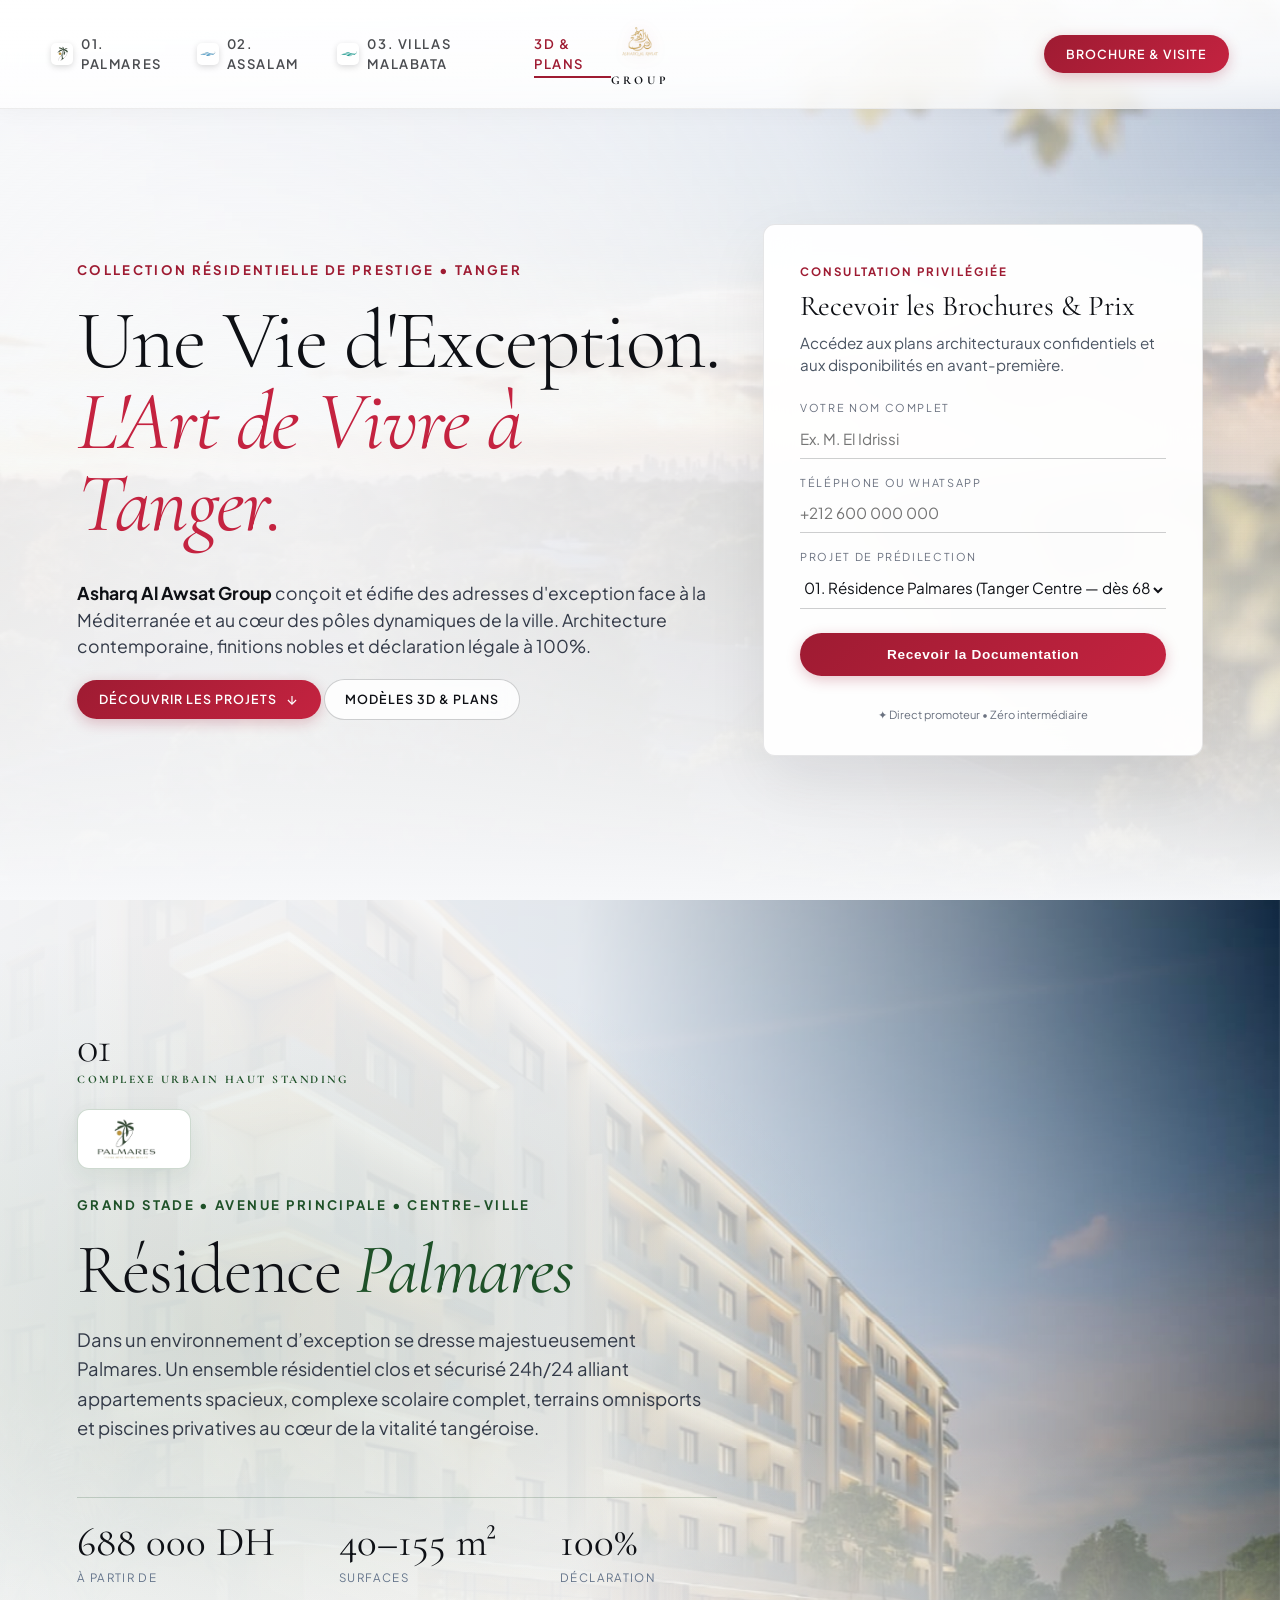
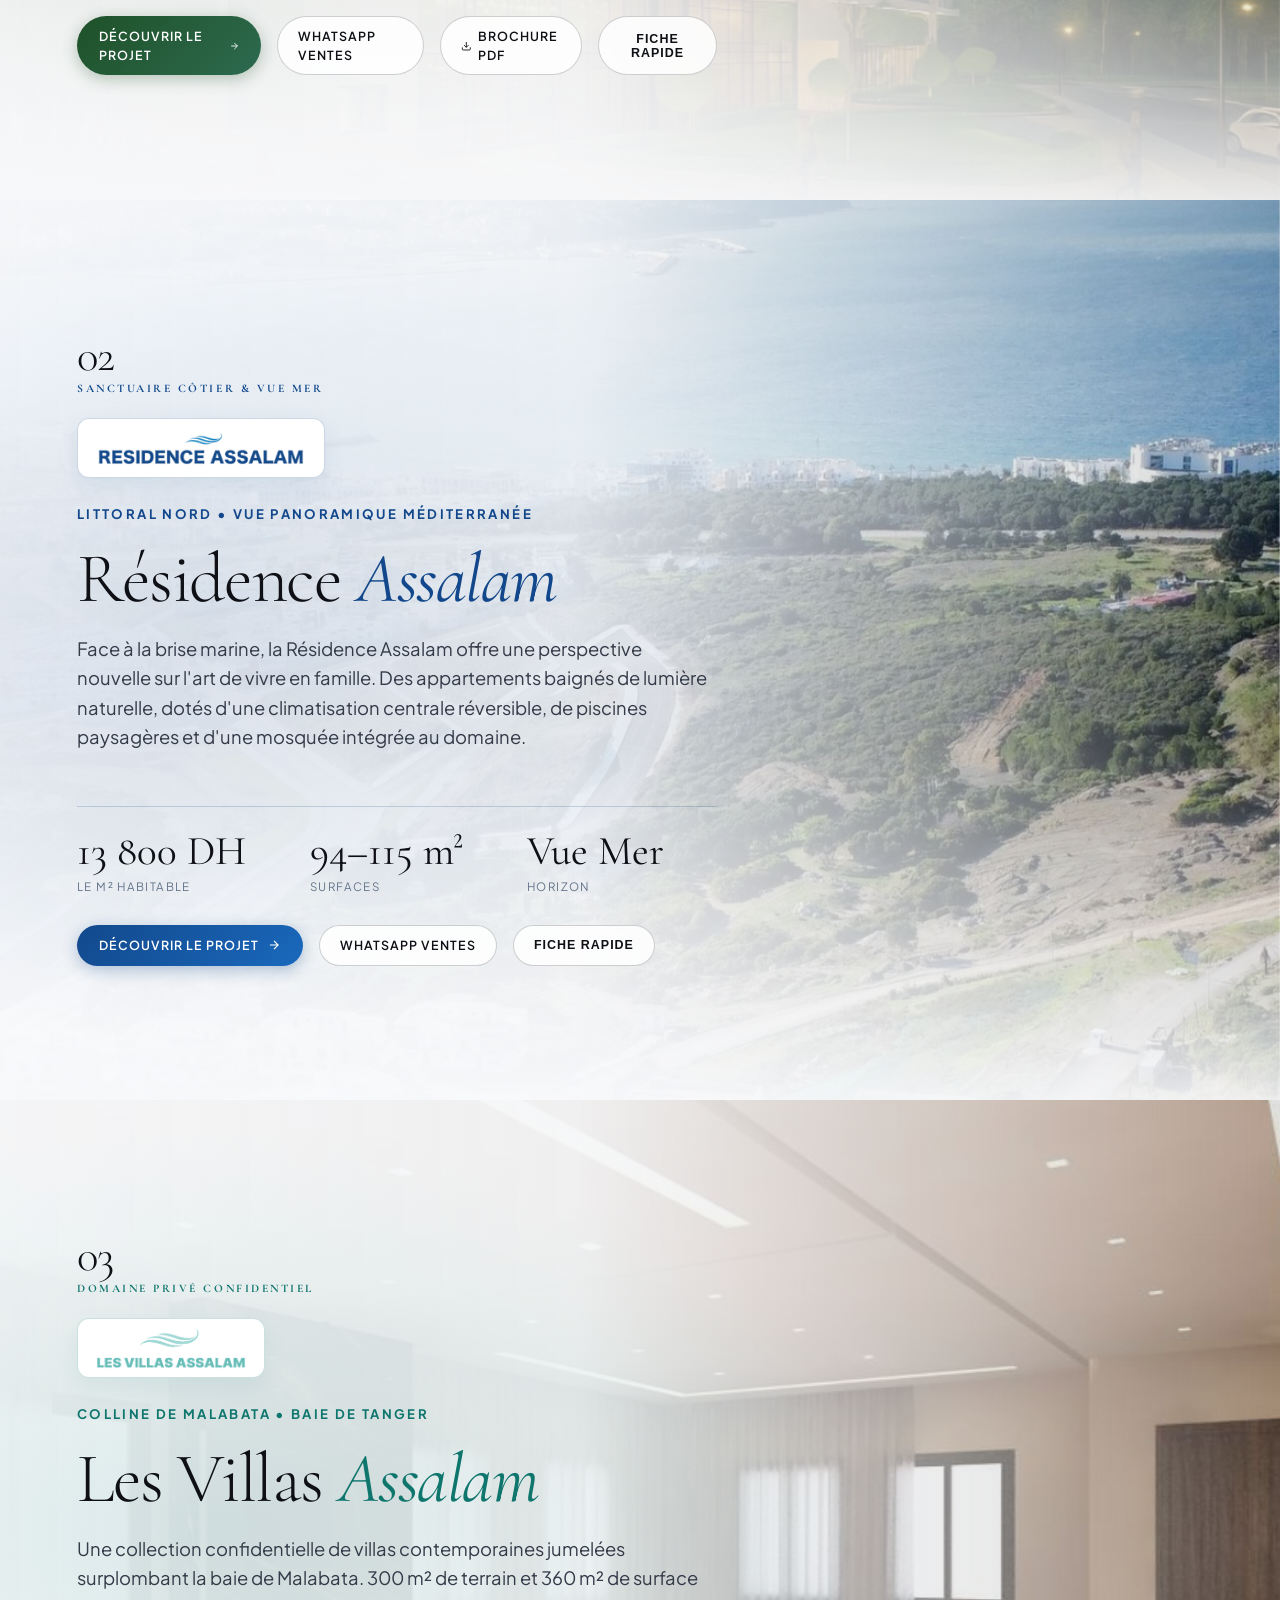
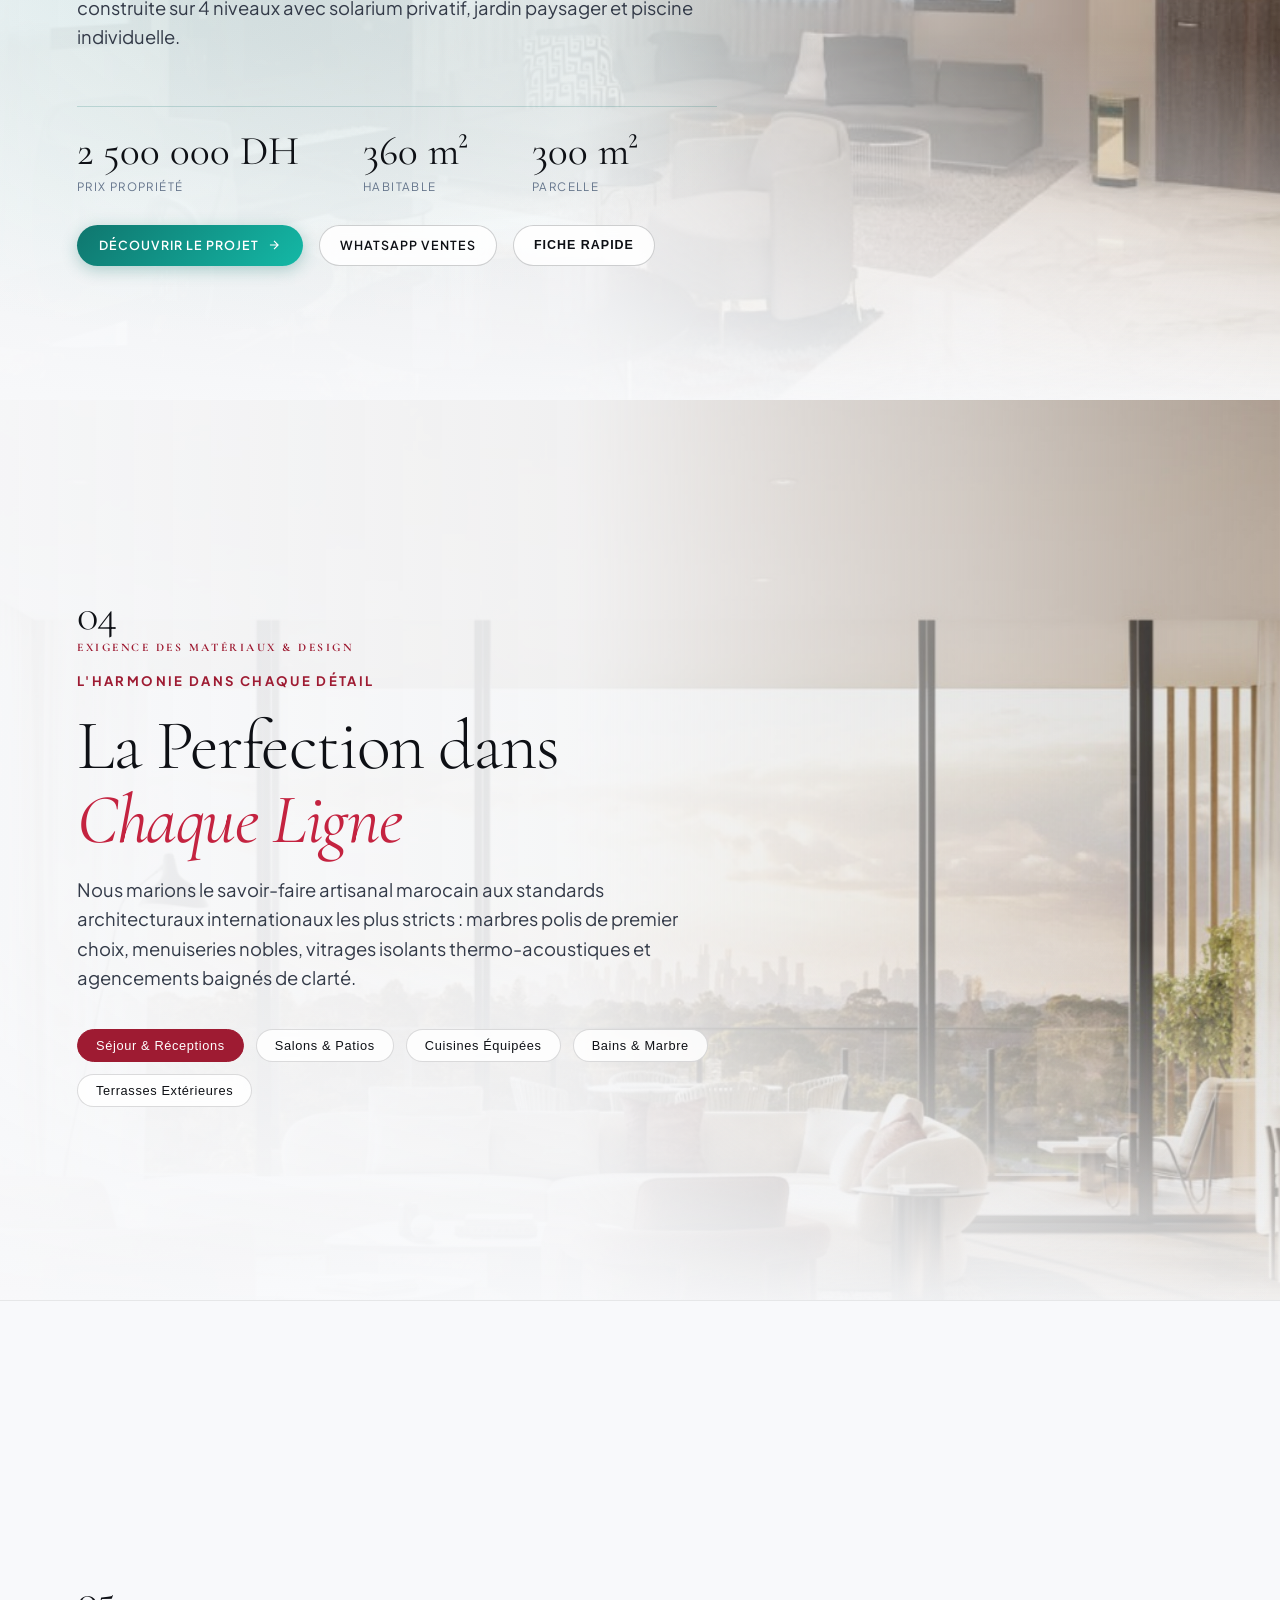
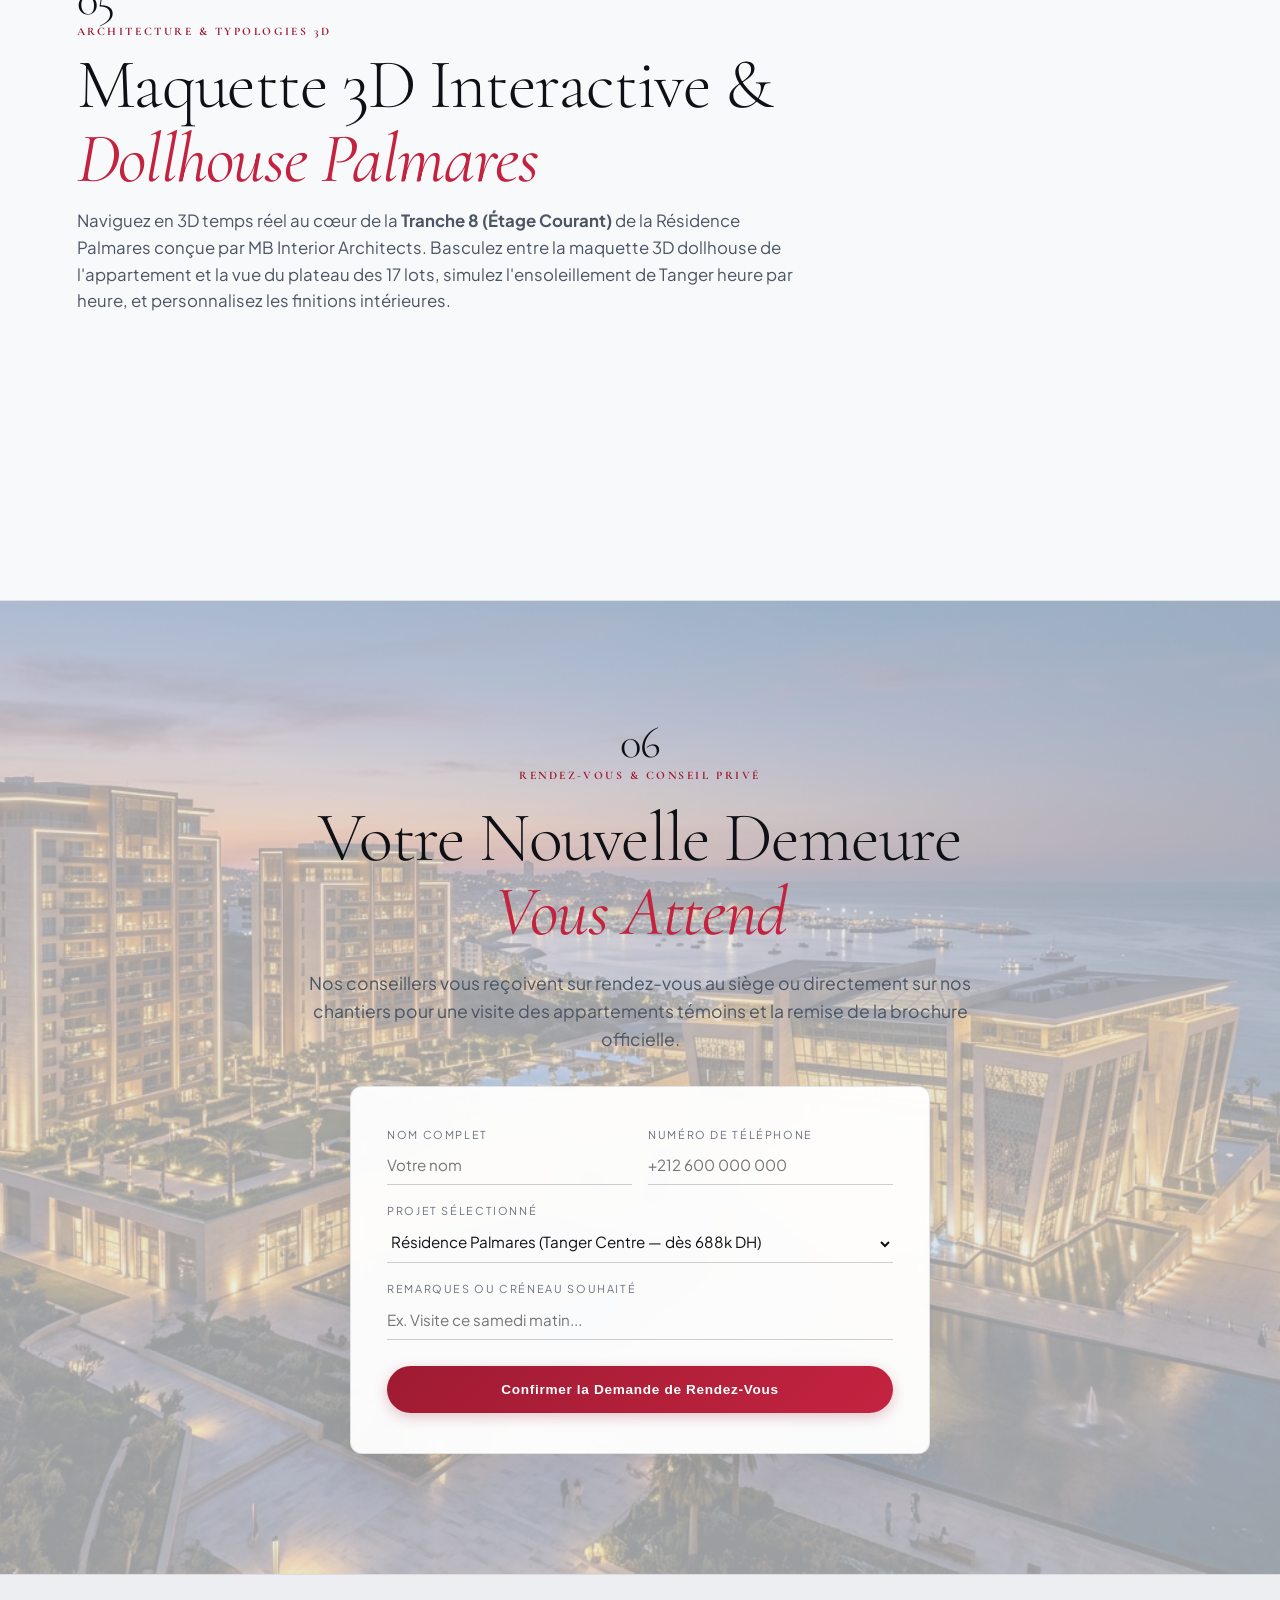
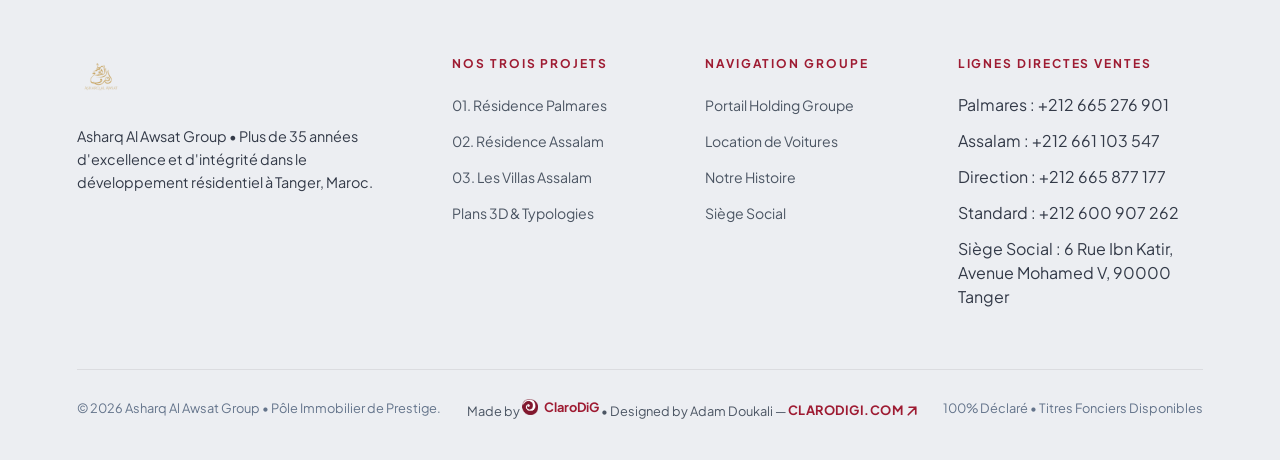
==== commit c0be46bb: "feat(mobile): declutter text, condense button stacks to 2-actions, and polish spacing for clean mode" ====
--- a/index.html
+++ b/index.html
@@ -13,7 +13,7 @@
   <link href="https://fonts.googleapis.com/css2?family=Cormorant+Garamond:ital,wght@0,300;0,400;0,500;0,600;1,300;1,400;1,600&family=Plus+Jakarta+Sans:wght@300;400;500;600;700&display=swap" rel="stylesheet">
 
   <!-- Loam House Architectural Styles -->
-  <link rel="stylesheet" href="styles/loam.css">
+  <link rel="stylesheet" href="styles/loam.css?v=declutter_1">
   <link rel="stylesheet" href="styles/palmares-3d-explorer.css?v=apple3d_2">
 
   <!-- Lenis & GSAP CDN Scripts -->
@@ -53,7 +53,8 @@
     <!-- Right: Navigation CTAs -->
     <div class="loam-header-ctas">
       <a href="#contact" class="loam-btn-primary">
-        <span>Brochure & Visite</span>
+        <span class="desktop-only">Brochure & Visite</span>
+        <span class="mobile-only">Brochure</span>
       </a>
     </div>
   </header>
@@ -83,15 +84,16 @@
           <em>L'Art de Vivre à Tanger.</em>
         </h1>
         <p class="loam-hero-bottom">
-          <strong>Asharq Al Awsat Group</strong> conçoit et édifie des adresses d'exception face à la Méditerranée et au cœur des pôles dynamiques de la ville. Architecture contemporaine, finitions nobles et déclaration légale à 100%.
-        </p>
-
-        <div style="display: flex; gap: 16px; margin-top: 12px;">
-          <a href="#palmares" class="loam-btn-primary" style="padding: 14px 28px;">
+          <span class="desktop-only"><strong>Asharq Al Awsat Group</strong> conçoit et édifie des adresses d'exception face à la Méditerranée et au cœur des pôles dynamiques de la ville. Architecture contemporaine, finitions nobles et déclaration légale à 100%.</span>
+          <span class="mobile-only">L'excellence résidentielle à Tanger • Finitions nobles & déclaration 100%.</span>
+        </p>
+
+        <div class="loam-hero-actions">
+          <a href="#palmares" class="loam-btn-primary">
             <span>Découvrir les Projets</span>
             <svg width="14" height="14" viewBox="0 0 24 24" fill="none" stroke="currentColor" stroke-width="2"><path d="M12 5v14M19 12l-7 7-7-7"/></svg>
           </a>
-          <a href="#plans3d" class="loam-btn-outline" style="padding: 14px 24px;">
+          <a href="#plans3d" class="loam-btn-outline">
             <span>Modèles 3D & Plans</span>
           </a>
         </div>
@@ -103,7 +105,7 @@
         <h2 style="font-family: var(--font-serif); font-size: 1.8rem; font-weight: 400; color: #0E1015; margin-bottom: 8px;">
           Recevoir les Brochures & Prix
         </h2>
-        <p class="card-intro">
+        <p class="card-intro desktop-only">
           Accédez aux plans architecturaux confidentiels et aux disponibilités en avant-première.
         </p>
 
@@ -130,7 +132,7 @@
           <button type="submit" class="card-btn-submit">
             Recevoir la Documentation
           </button>
-          <span class="card-trust">✦ Service commercial direct promoteur • Zéro intermédiaire</span>
+          <span class="card-trust">✦ Direct promoteur • Zéro intermédiaire</span>
         </form>
       </aside>
     </section>
@@ -151,12 +153,13 @@
         <div class="loam-project-brand-badge">
           <img src="assets/projects/logo_palmares.png" alt="Logo Officiel Résidence Palmares" class="loam-project-brand-logo">
         </div>
-        <p class="loam-eyebrow">Grand Stade • Avenue Principale • Centre-Ville</p>
+        <p class="loam-eyebrow desktop-only">Grand Stade • Avenue Principale • Centre-Ville</p>
         <h2 class="loam-chapter-title">
           Résidence <em>Palmares</em>
         </h2>
         <p class="loam-chapter-lede">
-          Dans un environnement d’exception se dresse majestueusement Palmares. Un ensemble résidentiel clos et sécurisé 24h/24 alliant appartements spacieux, complexe scolaire complet, terrains omnisports et piscines privatives au cœur de la vitalité tangéroise.
+          <span class="desktop-only">Dans un environnement d’exception se dresse majestueusement Palmares. Un ensemble résidentiel clos et sécurisé 24h/24 alliant appartements spacieux, complexe scolaire complet, terrains omnisports et piscines privatives au cœur de la vitalité tangéroise.</span>
+          <span class="mobile-only">Ensemble résidentiel clos et sécurisé avec école, omnisports et piscines privatives.</span>
         </p>
 
         <div class="loam-figs">
@@ -166,29 +169,29 @@
           </div>
           <div class="loam-fig">
             <strong>40–155 m²</strong>
-            <span>Surfaces Disponibles</span>
+            <span>Surfaces</span>
           </div>
           <div class="loam-fig">
             <strong>100%</strong>
-            <span>Déclaration Légale</span>
+            <span>Déclaration</span>
           </div>
         </div>
 
         <div class="loam-actions-row">
           <a href="palmares.html" class="loam-btn-primary">
-            <span>Découvrir la Page Complète</span>
+            <span>Découvrir le Projet</span>
             <svg width="14" height="14" viewBox="0 0 24 24" fill="none" stroke="currentColor" stroke-width="2"><path d="M5 12h14M12 5l7 7-7 7"/></svg>
           </a>
-          <a href="assets/projects/Pres-RESIDENCE-PALMARES-2026.pdf" target="_blank" download class="loam-btn-outline" style="gap: 6px;">
+          <a href="https://wa.me/212665276901?text=Bonjour,%20je%20souhaite%20recevoir%20la%20brochure%20de%20la%20Résidence%20Palmares" target="_blank" class="loam-btn-outline loam-btn-wa">
+            <span>WhatsApp Ventes</span>
+          </a>
+          <a href="assets/projects/Pres-RESIDENCE-PALMARES-2026.pdf" target="_blank" download class="loam-btn-outline desktop-only" style="gap: 6px;">
             <svg width="14" height="14" viewBox="0 0 24 24" fill="none" stroke="currentColor" stroke-width="2"><path d="M21 15v4a2 2 0 0 1-2 2H5a2 2 0 0 1-2-2v-4M7 10l5 5 5-5M12 15V3"/></svg>
-            <span>Brochure PDF (43 Mo)</span>
-          </a>
-          <button type="button" class="loam-btn-outline" data-inspect="palmares">
+            <span>Brochure PDF</span>
+          </a>
+          <button type="button" class="loam-btn-outline desktop-only" data-inspect="palmares">
             <span>Fiche Rapide</span>
           </button>
-          <a href="https://wa.me/212665276901?text=Bonjour,%20je%20souhaite%20recevoir%20la%20brochure%20de%20la%20Résidence%20Palmares" target="_blank" class="loam-btn-outline">
-            <span>WhatsApp Ventes</span>
-          </a>
         </div>
       </div>
     </section>
@@ -209,12 +212,13 @@
         <div class="loam-project-brand-badge">
           <img src="assets/projects/logo_assalam.png" alt="Logo Officiel Résidence Assalam" class="loam-project-brand-logo">
         </div>
-        <p class="loam-eyebrow">Littoral Nord • Vue Panoramique Méditerranée</p>
+        <p class="loam-eyebrow desktop-only">Littoral Nord • Vue Panoramique Méditerranée</p>
         <h2 class="loam-chapter-title">
           Résidence <em>Assalam</em>
         </h2>
         <p class="loam-chapter-lede">
-          Face à la brise marine, la Résidence Assalam offre une perspective nouvelle sur l'art de vivre en famille. Des appartements baignés de lumière naturelle, dotés d'une climatisation centrale réversible, de piscines paysagères et d'une mosquée intégrée au domaine.
+          <span class="desktop-only">Face à la brise marine, la Résidence Assalam offre une perspective nouvelle sur l'art de vivre en famille. Des appartements baignés de lumière naturelle, dotés d'une climatisation centrale réversible, de piscines paysagères et d'une mosquée intégrée au domaine.</span>
+          <span class="mobile-only">Appartements d'exception face à la mer avec piscines paysagères et mosquée au domaine.</span>
         </p>
 
         <div class="loam-figs">
@@ -224,25 +228,25 @@
           </div>
           <div class="loam-fig">
             <strong>94–115 m²</strong>
-            <span>Appartements Familiaux</span>
-          </div>
-          <div class="loam-fig">
-            <strong>Panoramique</strong>
-            <span>Vue Mer & Horizon</span>
+            <span>Surfaces</span>
+          </div>
+          <div class="loam-fig">
+            <strong>Vue Mer</strong>
+            <span>Horizon</span>
           </div>
         </div>
 
         <div class="loam-actions-row">
           <a href="residence-assalam.html" class="loam-btn-primary">
-            <span>Découvrir la Page Complète</span>
+            <span>Découvrir le Projet</span>
             <svg width="14" height="14" viewBox="0 0 24 24" fill="none" stroke="currentColor" stroke-width="2"><path d="M5 12h14M12 5l7 7-7 7"/></svg>
           </a>
-          <button type="button" class="loam-btn-outline" data-inspect="assalam">
+          <a href="https://wa.me/212661103547?text=Bonjour,%20je%20souhaite%20des%20informations%20sur%20la%20Résidence%20Assalam" target="_blank" class="loam-btn-outline loam-btn-wa">
+            <span>WhatsApp Ventes</span>
+          </a>
+          <button type="button" class="loam-btn-outline desktop-only" data-inspect="assalam">
             <span>Fiche Rapide</span>
           </button>
-          <a href="https://wa.me/212661103547?text=Bonjour,%20je%20souhaite%20des%20informations%20sur%20la%20Résidence%20Assalam" target="_blank" class="loam-btn-outline">
-            <span>WhatsApp Ventes</span>
-          </a>
         </div>
       </div>
     </section>
@@ -263,12 +267,13 @@
         <div class="loam-project-brand-badge">
           <img src="assets/projects/logo_villas.png" alt="Logo Officiel Les Villas Assalam" class="loam-project-brand-logo">
         </div>
-        <p class="loam-eyebrow">Colline de Malabata • Baie de Tanger</p>
+        <p class="loam-eyebrow desktop-only">Colline de Malabata • Baie de Tanger</p>
         <h2 class="loam-chapter-title">
           Les Villas <em>Assalam</em>
         </h2>
         <p class="loam-chapter-lede">
-          Une collection confidentielle de villas contemporaines jumelées surplombant la baie de Malabata. 300 m² de terrain et 360 m² de surface construite sur 4 niveaux avec solarium privatif, jardin paysager et piscine individuelle.
+          <span class="desktop-only">Une collection confidentielle de villas contemporaines jumelées surplombant la baie de Malabata. 300 m² de terrain et 360 m² de surface construite sur 4 niveaux avec solarium privatif, jardin paysager et piscine individuelle.</span>
+          <span class="mobile-only">Villas de prestige sur 4 niveaux avec solarium privatif, jardin et piscine à Malabata.</span>
         </p>
 
         <div class="loam-figs">
@@ -278,25 +283,25 @@
           </div>
           <div class="loam-fig">
             <strong>360 m²</strong>
-            <span>Habitable / 4 Niveaux</span>
+            <span>Habitable</span>
           </div>
           <div class="loam-fig">
             <strong>300 m²</strong>
-            <span>Parcelle Privative</span>
+            <span>Parcelle</span>
           </div>
         </div>
 
         <div class="loam-actions-row">
           <a href="villas-assalam.html" class="loam-btn-primary">
-            <span>Découvrir la Page Complète</span>
+            <span>Découvrir le Projet</span>
             <svg width="14" height="14" viewBox="0 0 24 24" fill="none" stroke="currentColor" stroke-width="2"><path d="M5 12h14M12 5l7 7-7 7"/></svg>
           </a>
-          <button type="button" class="loam-btn-outline" data-inspect="villas">
+          <a href="https://wa.me/212600907262?text=Bonjour,%20je%20souhaite%20visiter%20les%20Villas%20Assalam%20Malabata" target="_blank" class="loam-btn-outline loam-btn-wa">
+            <span>WhatsApp Ventes</span>
+          </a>
+          <button type="button" class="loam-btn-outline desktop-only" data-inspect="villas">
             <span>Fiche Rapide</span>
           </button>
-          <a href="https://wa.me/212600907262?text=Bonjour,%20je%20souhaite%20visiter%20les%20Villas%20Assalam%20Malabata" target="_blank" class="loam-btn-outline">
-            <span>WhatsApp Ventes</span>
-          </a>
         </div>
       </div>
     </section>
@@ -319,7 +324,8 @@
           La Perfection dans <em>Chaque Ligne</em>
         </h2>
         <p class="loam-chapter-lede">
-          Nous marions le savoir-faire artisanal marocain aux standards architecturaux internationaux les plus stricts : marbres polis de premier choix, menuiseries nobles, vitrages isolants thermo-acoustiques et agencements baignés de clarté.
+          <span class="desktop-only">Nous marions le savoir-faire artisanal marocain aux standards architecturaux internationaux les plus stricts : marbres polis de premier choix, menuiseries nobles, vitrages isolants thermo-acoustiques et agencements baignés de clarté.</span>
+          <span class="mobile-only">Marbres polis de premier choix, menuiseries nobles et vitrages thermo-acoustiques.</span>
         </p>
 
         <div class="loam-tags">
@@ -354,7 +360,8 @@
           Maquette 3D Interactive & <em>Dollhouse Palmares</em>
         </h2>
         <p style="color: #4B5563; font-size: 1.05rem; margin-top: 12px; line-height: 1.6;">
-          Naviguez en 3D temps réel au cœur de la <strong>Tranche 8 (Étage Courant)</strong> de la Résidence Palmares conçue par MB Interior Architects. Basculez entre la maquette 3D dollhouse de l'appartement et la vue du plateau des 17 lots, simulez l'ensoleillement de Tanger heure par heure, et personnalisez les finitions intérieures.
+          <span class="desktop-only">Naviguez en 3D temps réel au cœur de la <strong>Tranche 8 (Étage Courant)</strong> de la Résidence Palmares conçue par MB Interior Architects. Basculez entre la maquette 3D dollhouse de l'appartement et la vue du plateau des 17 lots, simulez l'ensoleillement de Tanger heure par heure, et personnalisez les finitions intérieures.</span>
+          <span class="mobile-only">Explorez la maquette 3D dollhouse et les typologies d'appartements en temps réel.</span>
         </p>
       </div>
 
@@ -377,7 +384,8 @@
           Votre Nouvelle Demeure <em>Vous Attend</em>
         </h2>
         <p style="color: #4B5563; font-size: 1.1rem; line-height: 1.6;">
-          Nos conseillers vous reçoivent sur rendez-vous au siège ou directement sur nos chantiers pour une visite des appartements témoins et la remise de la brochure officielle.
+          <span class="desktop-only">Nos conseillers vous reçoivent sur rendez-vous au siège ou directement sur nos chantiers pour une visite des appartements témoins et la remise de la brochure officielle.</span>
+          <span class="mobile-only">Prenez rendez-vous pour une visite privée ou recevez la brochure officielle.</span>
         </p>
 
         <form class="loam-contact-form" id="contact-master-form">
--- a/styles/loam.css
+++ b/styles/loam.css
@@ -19,6 +19,25 @@
   box-sizing: border-box;
   margin: 0;
   padding: 0;
+}
+
+.mobile-only,
+span.mobile-only,
+p.mobile-only,
+div.mobile-only {
+  display: none !important;
+}
+
+.desktop-only {
+  display: block;
+}
+
+span.desktop-only {
+  display: inline;
+}
+
+p.desktop-only {
+  display: block;
 }
 
 html.lenis, html.lenis body {
@@ -1334,42 +1353,56 @@
     display: none !important; /* Clean header bar on mobile */
   }
 
+  .desktop-only {
+    display: none !important;
+  }
+
+  .mobile-only {
+    display: block !important;
+  }
+
+  span.mobile-only {
+    display: inline !important;
+  }
+
   .loam-hero {
     display: flex !important;
     flex-direction: column !important;
-    padding: 100px 18px 40px !important;
+    padding: 85px 18px 30px !important;
     height: auto !important;
     min-height: auto !important;
-    gap: 28px !important;
+    gap: 20px !important;
   }
 
   .loam-hero-copy {
     width: 100% !important;
     max-width: 100% !important;
+    gap: 12px !important;
   }
 
   .loam-hero-eyebrow {
-    font-size: 0.72rem !important;
-    letter-spacing: 0.16em !important;
+    font-size: 0.68rem !important;
+    letter-spacing: 0.14em !important;
   }
 
   .loam-hero-title {
-    font-size: clamp(2.1rem, 7.8vw, 3.2rem) !important;
-    line-height: 1.15 !important;
-    margin-bottom: 16px !important;
-  }
-
-  .loam-hero-desc {
-    font-size: 0.94rem !important;
-    line-height: 1.6 !important;
+    font-size: clamp(2.2rem, 8vw, 3rem) !important;
+    line-height: 1.1 !important;
+    margin-bottom: 8px !important;
+  }
+
+  .loam-hero-bottom {
+    font-size: 0.92rem !important;
+    line-height: 1.5 !important;
+    color: #4B5563 !important;
   }
 
   .loam-hero-actions {
-    display: flex !important;
-    flex-direction: column !important;
+    display: grid !important;
+    grid-template-columns: 1fr 1fr !important;
     gap: 10px !important;
     width: 100% !important;
-    margin-top: 20px !important;
+    margin-top: 14px !important;
   }
 
   .loam-hero-actions a,
@@ -1377,56 +1410,135 @@
     width: 100% !important;
     justify-content: center !important;
     text-align: center !important;
-    padding: 12px 18px !important;
-    font-size: 0.8rem !important;
+    padding: 11px 14px !important;
+    font-size: 0.76rem !important;
+    white-space: nowrap !important;
   }
 
   .loam-hero-card {
     margin-left: 0 !important;
     width: 100% !important;
     max-width: 100% !important;
-    padding: 24px 18px !important;
-    border-radius: 20px !important;
-    margin-top: 10px !important;
+    padding: 20px 18px 16px !important;
+    border-radius: 16px !important;
+    margin-top: 6px !important;
+    box-shadow: 0 12px 36px rgba(14, 16, 21, 0.06) !important;
+  }
+
+  .card-eyebrow {
+    font-size: 0.65rem !important;
+    margin-bottom: 4px !important;
+  }
+
+  .loam-hero-card h2 {
+    font-size: 1.35rem !important;
+    margin-bottom: 8px !important;
+  }
+
+  .card-intro {
+    display: none !important;
+  }
+
+  .card-form {
+    gap: 10px !important;
+  }
+
+  .card-field label {
+    font-size: 0.62rem !important;
+    margin-bottom: 3px !important;
+  }
+
+  .card-field input, .card-field select {
+    padding: 9px 12px !important;
+    font-size: 0.85rem !important;
+    border-radius: 8px !important;
+  }
+
+  .card-btn-submit {
+    padding: 12px !important;
+    font-size: 0.8rem !important;
+    margin-top: 4px !important;
+  }
+
+  .card-trust {
+    font-size: 0.66rem !important;
+    margin-top: 4px !important;
+    text-align: center !important;
+    display: block !important;
   }
 
   .loam-chapter {
     height: auto !important;
     min-height: auto !important;
-    padding: 70px 18px 40px !important;
+    padding: 56px 18px 40px !important;
     overflow: visible !important;
   }
 
   .loam-chapter-copy {
     max-width: 100% !important;
-    gap: 14px !important;
+    gap: 12px !important;
+  }
+
+  .section-number {
+    font-size: 1.6rem !important;
+  }
+
+  .section-tagline {
+    font-size: 0.65rem !important;
+    letter-spacing: 0.16em !important;
+    margin-top: 2px !important;
+  }
+
+  .loam-project-brand-badge {
+    padding: 5px 12px !important;
+    margin: 2px 0 4px !important;
+    border-radius: 8px !important;
+  }
+
+  .loam-project-brand-logo {
+    height: 30px !important;
+    max-width: 150px !important;
   }
 
   .loam-chapter-title {
-    font-size: clamp(2rem, 7vw, 2.8rem) !important;
+    font-size: clamp(1.9rem, 7.2vw, 2.5rem) !important;
+    line-height: 1.1 !important;
+  }
+
+  .loam-chapter-lede {
+    font-size: 0.92rem !important;
+    line-height: 1.5 !important;
+    color: #4B5563 !important;
   }
 
   .loam-figs {
     display: grid !important;
     grid-template-columns: repeat(3, 1fr) !important;
     gap: 8px !important;
+    margin-top: 14px !important;
+    padding-top: 14px !important;
   }
 
   .loam-fig {
-    padding: 12px 8px !important;
+    padding: 8px 4px !important;
   }
 
   .loam-fig strong {
-    font-size: clamp(1rem, 3.5vw, 1.3rem) !important;
+    font-size: 1.15rem !important;
   }
 
   .loam-fig span {
-    font-size: 0.65rem !important;
-  }
-
+    font-size: 0.62rem !important;
+    letter-spacing: 0.06em !important;
+  }
+
+  /* Clean 2-action button row: Primary View + WhatsApp Direct */
   .loam-actions-row {
-    flex-direction: column !important;
+    display: grid !important;
+    grid-template-columns: 1.12fr 0.88fr !important;
     gap: 10px !important;
+    width: 100% !important;
+    margin-top: 14px !important;
   }
 
   .loam-actions-row a,
@@ -1434,35 +1546,109 @@
     width: 100% !important;
     justify-content: center !important;
     text-align: center !important;
+    padding: 11px 12px !important;
+    font-size: 0.76rem !important;
+    white-space: nowrap !important;
+  }
+
+  .loam-btn-wa {
+    display: inline-flex !important;
+    align-items: center !important;
+    justify-content: center !important;
+    background: rgba(37, 211, 102, 0.08) !important;
+    border-color: rgba(37, 211, 102, 0.35) !important;
+    color: #0E1015 !important;
+    font-weight: 600 !important;
+  }
+
+  .loam-btn-wa:hover {
+    background: rgba(37, 211, 102, 0.16) !important;
+    border-color: #25D366 !important;
+  }
+
+  /* Chapter 04 Finishes Horizontal Scroll on Mobile */
+  .loam-tags {
+    display: flex !important;
+    flex-wrap: nowrap !important;
+    overflow-x: auto !important;
+    -webkit-overflow-scrolling: touch !important;
+    padding-bottom: 6px !important;
+    gap: 8px !important;
+  }
+
+  .loam-tags::-webkit-scrollbar {
+    display: none;
+  }
+
+  .loam-tag-btn {
+    flex-shrink: 0 !important;
+    padding: 8px 14px !important;
+    font-size: 0.74rem !important;
   }
 
   .loam-plans-section {
-    padding: 50px 18px 40px !important;
+    padding: 44px 18px 28px !important;
+  }
+
+  .loam-plans-header {
+    margin-bottom: 20px !important;
+  }
+
+  .loam-plans-header p {
+    font-size: 0.92rem !important;
+    line-height: 1.5 !important;
   }
 
   .loam-plans-grid {
     grid-template-columns: 1fr !important;
-    gap: 24px !important;
+    gap: 20px !important;
+  }
+
+  .loam-contact-section {
+    padding: 56px 18px 36px !important;
+  }
+
+  .loam-contact-container {
+    padding: 22px 18px !important;
+    border-radius: 16px !important;
+  }
+
+  .loam-contact-form {
+    gap: 12px !important;
+  }
+
+  .loam-contact-form div[style*="grid-template-columns"] {
+    grid-template-columns: 1fr !important;
+    gap: 12px !important;
   }
 
   .loam-footer {
-    padding: 50px 18px 30px !important;
+    padding: 44px 18px 24px !important;
   }
 
   .loam-footer-grid {
     grid-template-columns: 1fr !important;
-    gap: 28px !important;
+    gap: 24px !important;
   }
 
   .loam-footer-bottom {
     flex-direction: column !important;
-    gap: 12px !important;
+    gap: 10px !important;
     text-align: center !important;
   }
 
   .loam-modal-sheet {
     max-width: 100% !important;
-    padding: 24px 18px !important;
-  }
-}
-
+    padding: 20px 16px !important;
+  }
+}
+
+@media (max-width: 380px) {
+  .loam-actions-row {
+    grid-template-columns: 1fr !important;
+  }
+  .loam-hero-actions {
+    grid-template-columns: 1fr !important;
+  }
+}
+
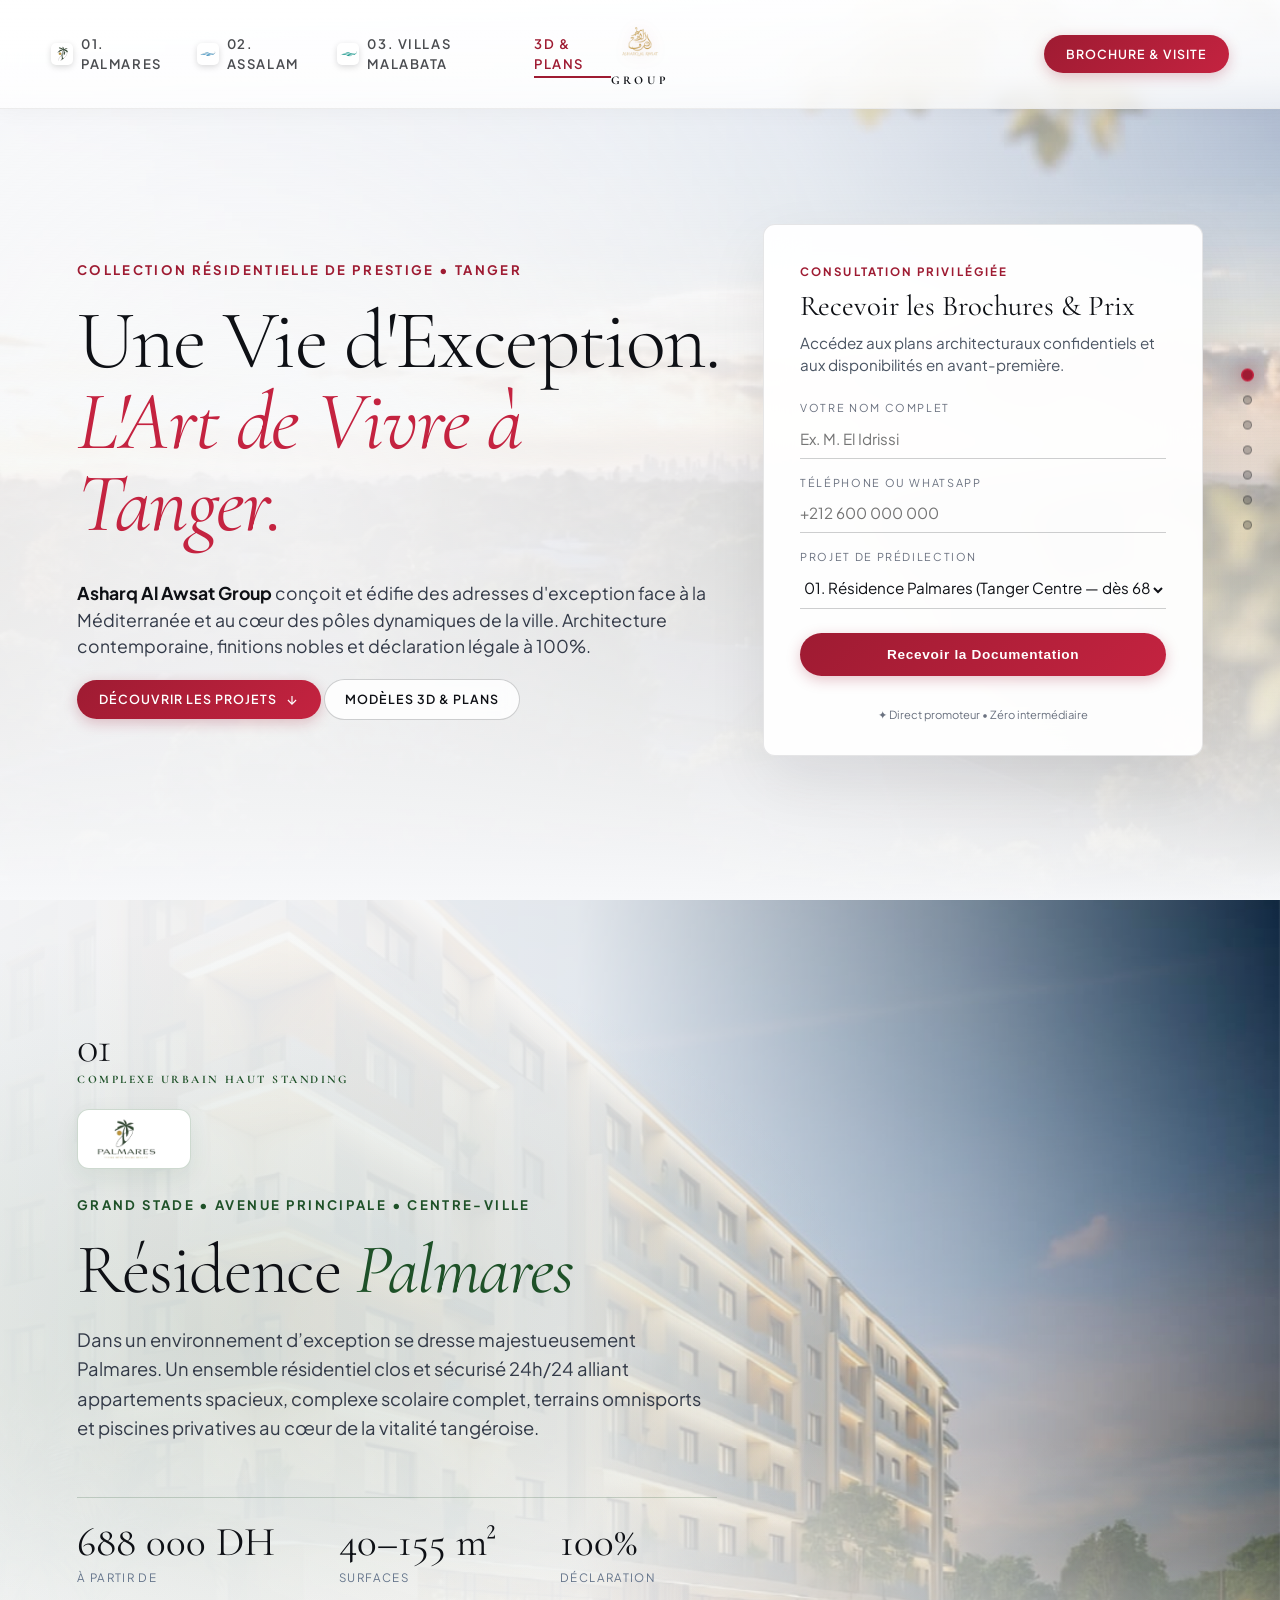
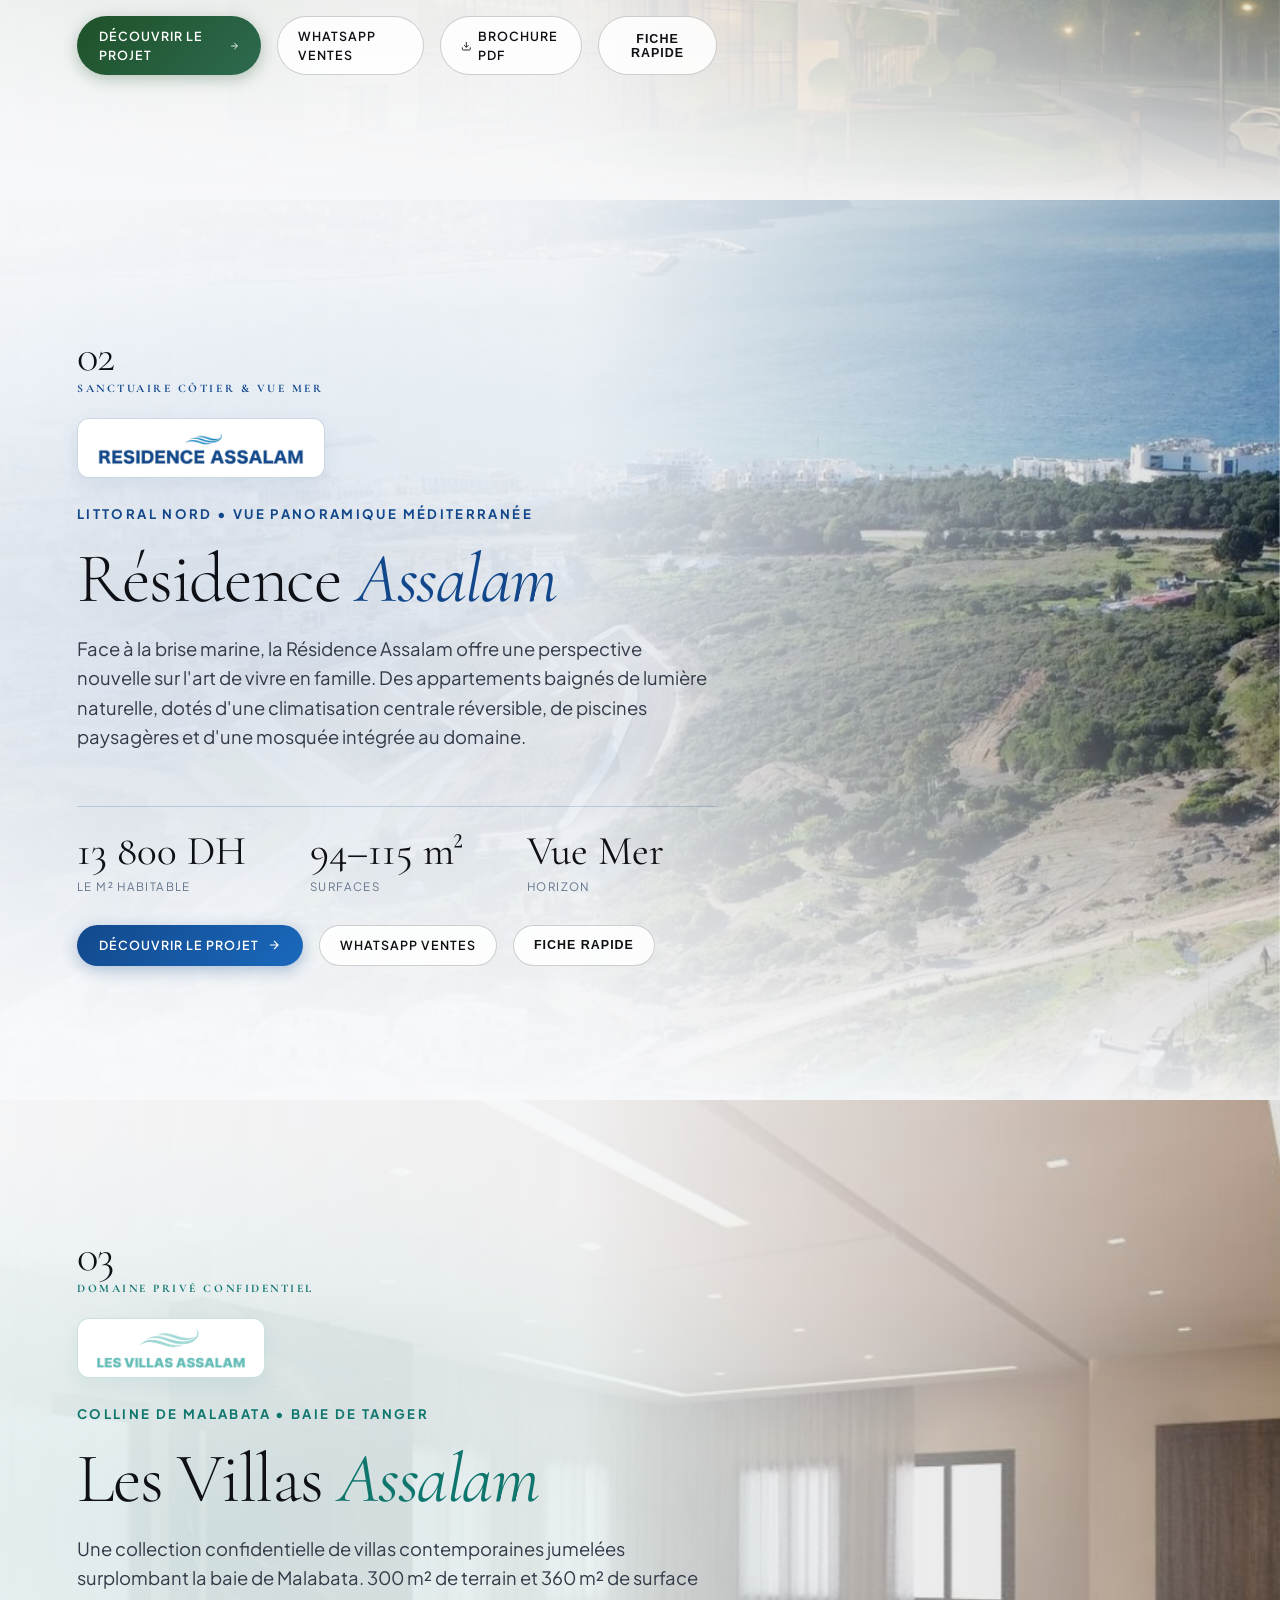
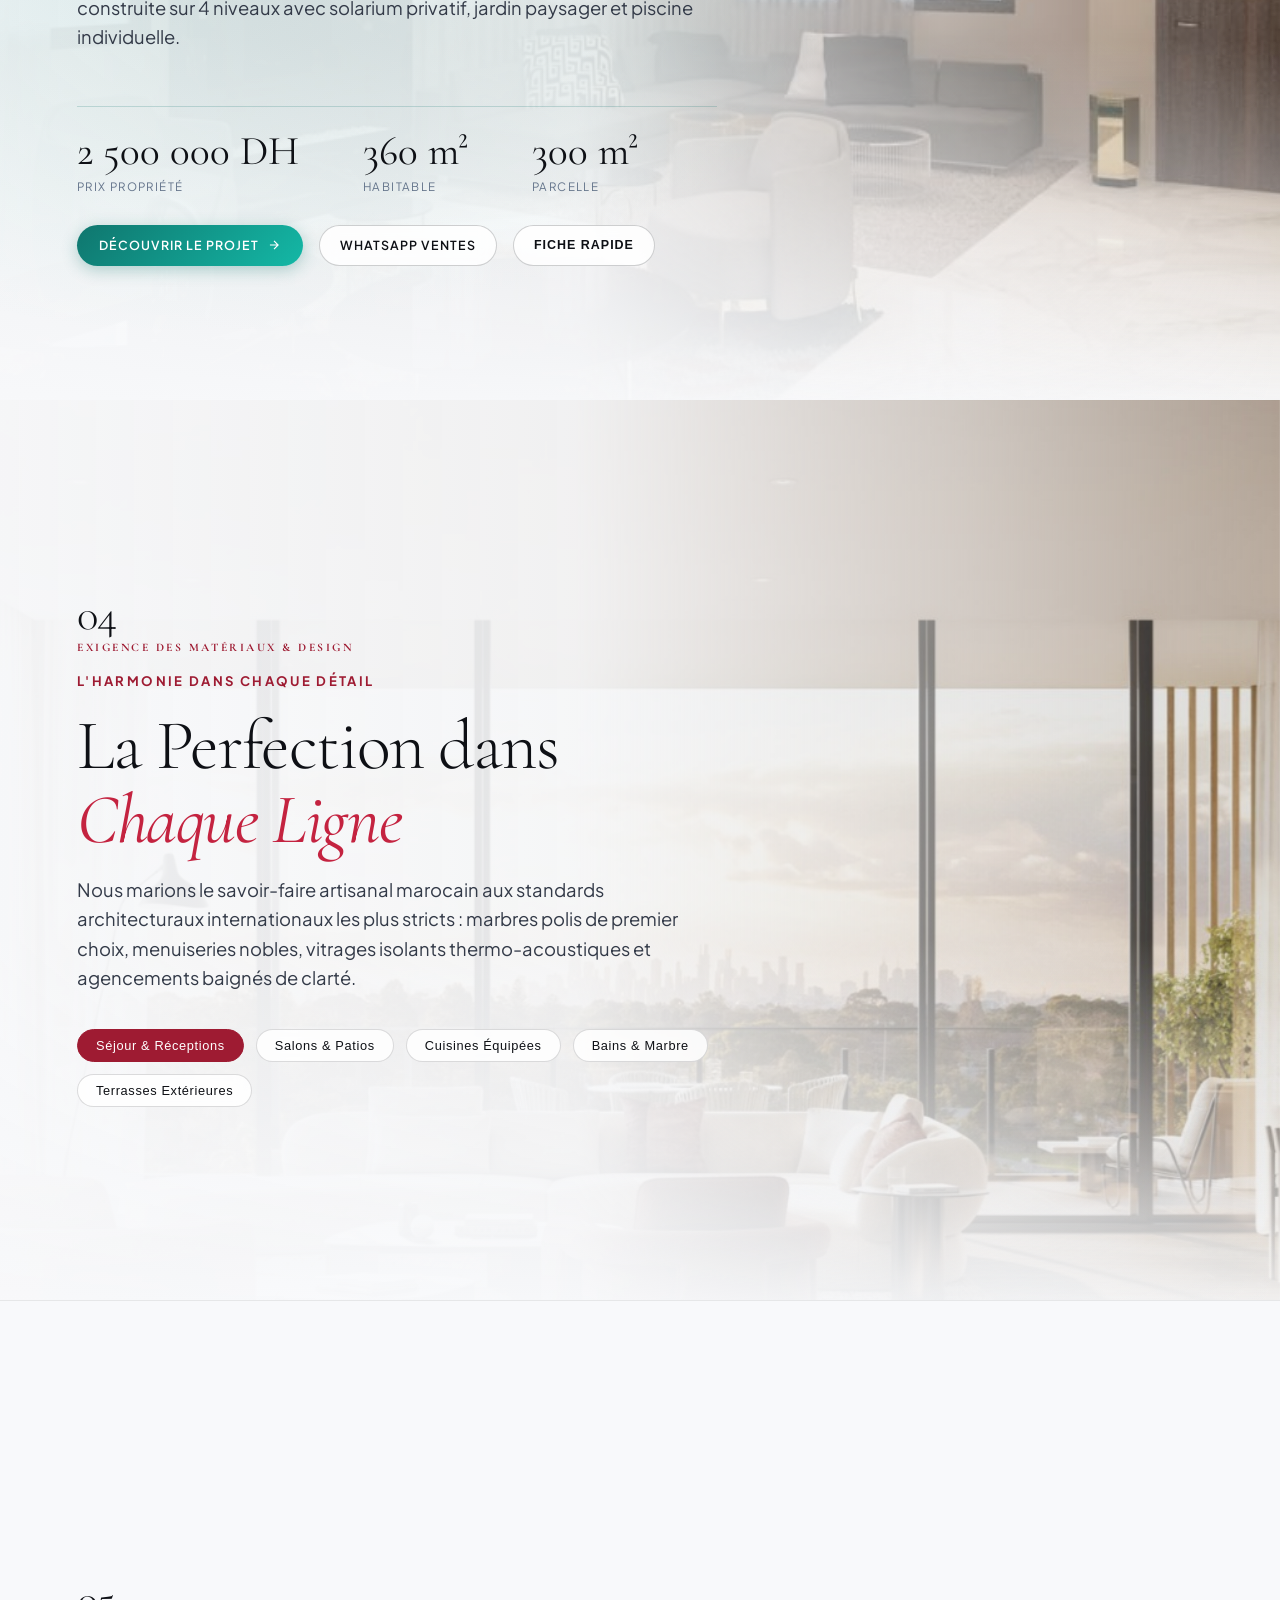
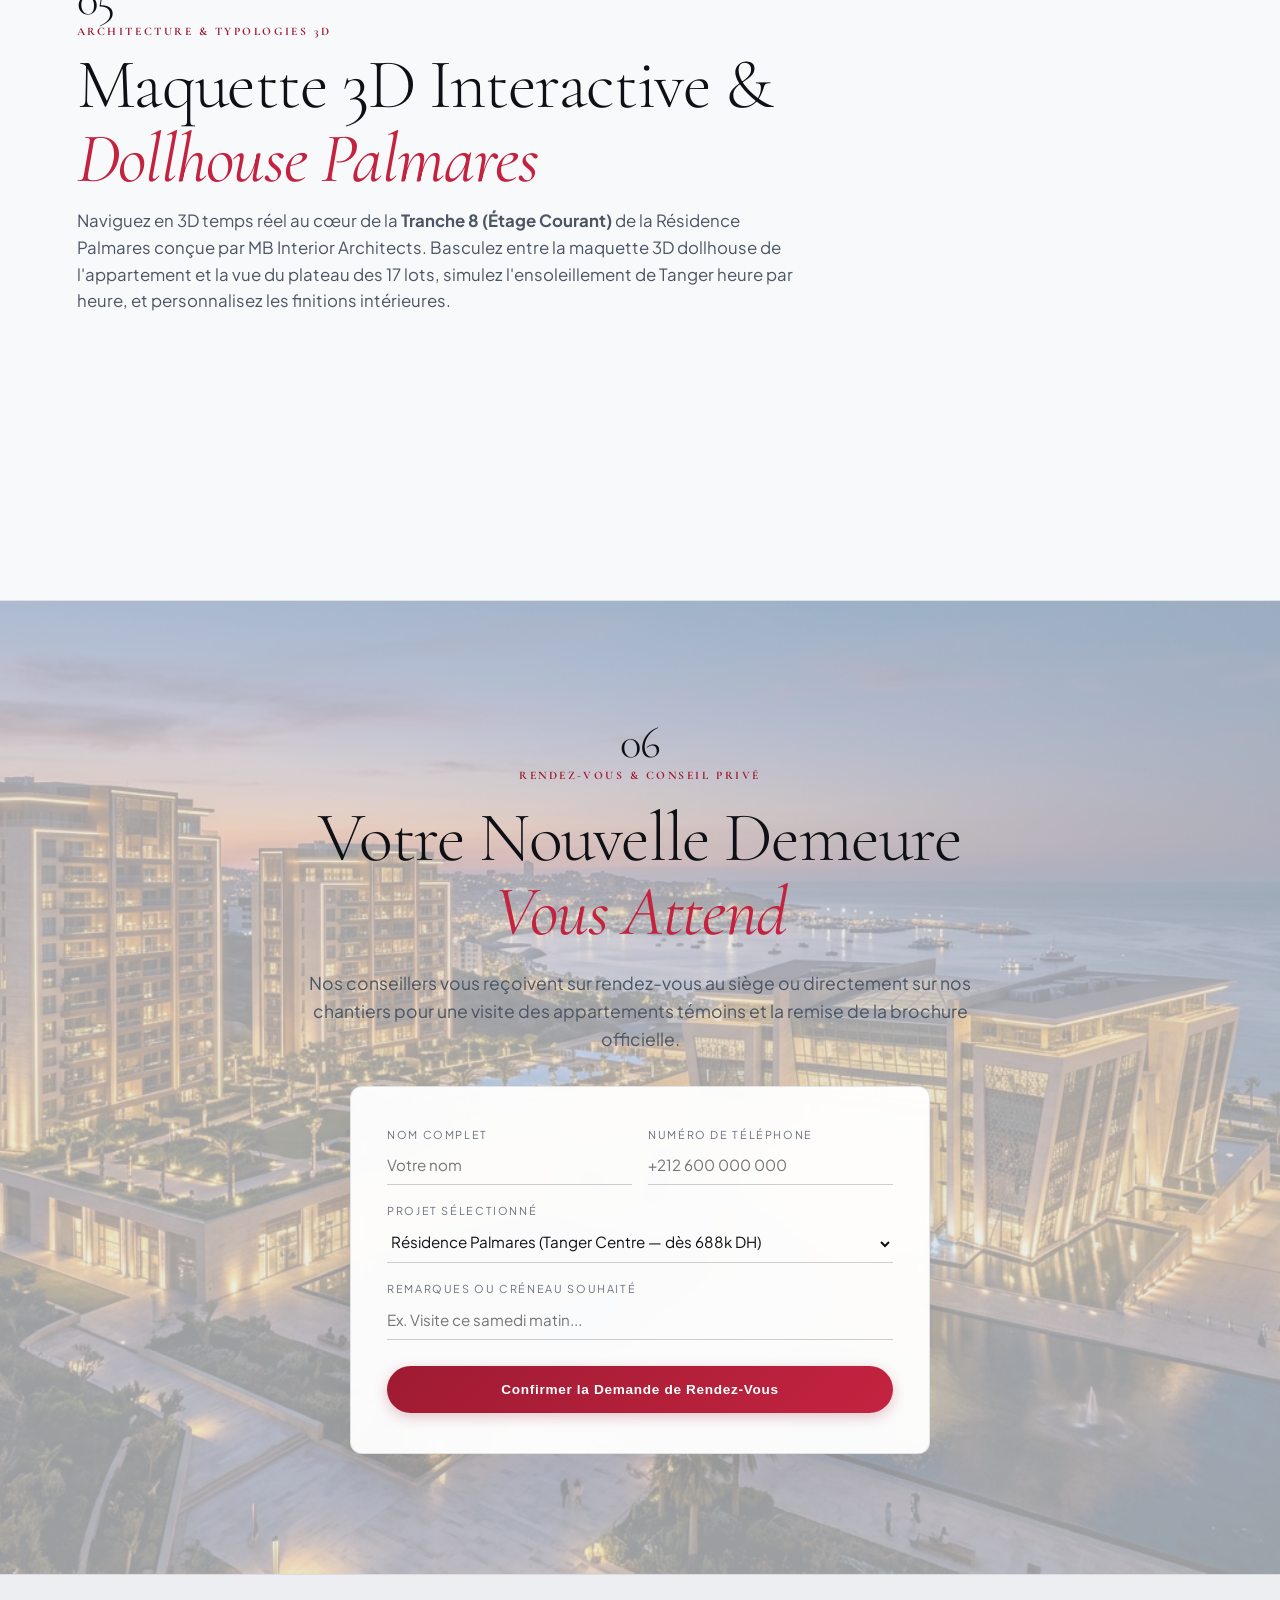
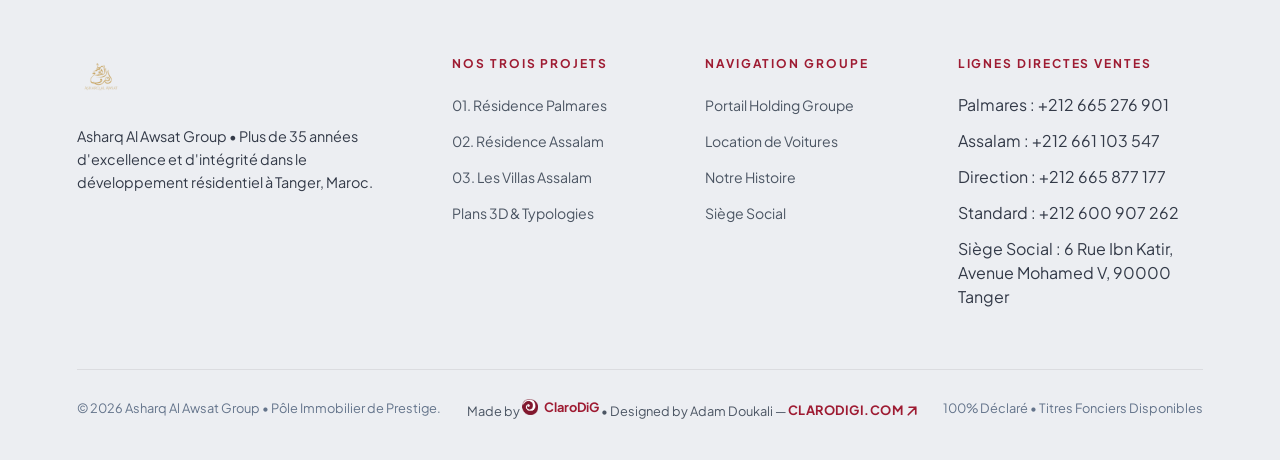
==== commit c85138e6: "feat(scroll): integrate holding discrete page scroll engine, fix mobile 3d cut off, and declutter in" ====
--- a/index.html
+++ b/index.html
@@ -13,8 +13,8 @@
   <link href="https://fonts.googleapis.com/css2?family=Cormorant+Garamond:ital,wght@0,300;0,400;0,500;0,600;1,300;1,400;1,600&family=Plus+Jakarta+Sans:wght@300;400;500;600;700&display=swap" rel="stylesheet">
 
   <!-- Loam House Architectural Styles -->
-  <link rel="stylesheet" href="styles/loam.css?v=declutter_1">
-  <link rel="stylesheet" href="styles/palmares-3d-explorer.css?v=apple3d_2">
+  <link rel="stylesheet" href="styles/loam.css?v=pagescroll_2">
+  <link rel="stylesheet" href="styles/palmares-3d-explorer.css?v=pagescroll_2">
 
   <!-- Lenis & GSAP CDN Scripts -->
   <script src="https://cdn.jsdelivr.net/npm/lenis@1.1.18/dist/lenis.min.js"></script>
@@ -23,10 +23,21 @@
 </head>
 <body>
 
+  <!-- Floating Luxury Page Indicator (7 Discrete Slides / Sections — Identical to Holding Group) -->
+  <nav class="page-scroll-dots" id="page-scroll-dots" aria-label="Pagination des résidences">
+    <button class="scroll-dot active" data-page="0" data-label="01. Accueil" aria-label="Écran 1 : Accueil"></button>
+    <button class="scroll-dot" data-page="1" data-label="02. Palmares" aria-label="Écran 2 : Résidence Palmares"></button>
+    <button class="scroll-dot" data-page="2" data-label="03. Assalam" aria-label="Écran 3 : Résidence Assalam"></button>
+    <button class="scroll-dot" data-page="3" data-label="04. Villas Malabata" aria-label="Écran 4 : Les Villas Assalam"></button>
+    <button class="scroll-dot" data-page="4" data-label="05. Finitions" aria-label="Écran 5 : Finitions & Design"></button>
+    <button class="scroll-dot" data-page="5" data-label="06. Maquette 3D" aria-label="Écran 6 : Maquette 3D"></button>
+    <button class="scroll-dot" data-page="6" data-label="07. Contact & Visite" aria-label="Écran 7 : Contact & Visite"></button>
+  </nav>
+
   <!-- ==========================================================================
        Master Site Header (Loam House Style)
        ========================================================================== -->
-  <header class="loam-header">
+  <header class="loam-header" id="master-header">
     <!-- Left: The 3 Main Projects & 3D Plans -->
     <nav class="loam-nav-projects" aria-label="Nos Trois Projets Phares">
       <a href="palmares.html" class="loam-nav-link loam-nav-palmares">
@@ -64,7 +75,7 @@
     <!-- ==========================================================================
          HERO SECTION: Loam House Style with Birds Flying Video & Floating Card
          ========================================================================== -->
-    <section class="loam-hero">
+    <section id="hero" class="loam-hero">
       <!-- Background Video: Skyline Birds in Flight at Dusk -->
       <div class="loam-hero-media">
         <video autoplay muted loop playsinline poster="assets/hero-video/hero-poster.jpg">
@@ -100,7 +111,7 @@
       </div>
 
       <!-- Right Column: Floating Dark Glass Inquiry Card (Loam House Exact Pattern) -->
-      <aside class="loam-hero-card">
+      <aside class="loam-hero-card desktop-only">
         <div class="card-eyebrow">Consultation Privilégiée</div>
         <h2 style="font-family: var(--font-serif); font-size: 1.8rem; font-weight: 400; color: #0E1015; margin-bottom: 8px;">
           Recevoir les Brochures & Prix
@@ -309,7 +320,7 @@
     <!-- ==========================================================================
          CHAPTER 04: Finitions & Architecture (Loam House Interactive Swatches)
          ========================================================================== -->
-    <section class="loam-chapter">
+    <section id="finitions" class="loam-chapter">
       <div class="loam-chapter-bg">
         <img id="loam-finish-img" src="assets/loam/INT01_Penthouse-Living.jpg" alt="Finitions Intérieures et Volumes">
       </div>
@@ -352,7 +363,7 @@
          CHAPTER 05: 3D Plans & Typologies Explorer (Interactive Master Model)
          ========================================================================== -->
     <section id="plans3d" class="loam-plans-section">
-      <div class="loam-plans-header">
+      <div class="loam-plans-header desktop-only">
         <div class="section-number">
           05 <span class="section-tagline">Architecture & Typologies 3D</span>
         </div>
@@ -360,9 +371,12 @@
           Maquette 3D Interactive & <em>Dollhouse Palmares</em>
         </h2>
         <p style="color: #4B5563; font-size: 1.05rem; margin-top: 12px; line-height: 1.6;">
-          <span class="desktop-only">Naviguez en 3D temps réel au cœur de la <strong>Tranche 8 (Étage Courant)</strong> de la Résidence Palmares conçue par MB Interior Architects. Basculez entre la maquette 3D dollhouse de l'appartement et la vue du plateau des 17 lots, simulez l'ensoleillement de Tanger heure par heure, et personnalisez les finitions intérieures.</span>
-          <span class="mobile-only">Explorez la maquette 3D dollhouse et les typologies d'appartements en temps réel.</span>
-        </p>
+          Naviguez en 3D temps réel au cœur de la <strong>Tranche 8 (Étage Courant)</strong> de la Résidence Palmares conçue par MB Interior Architects. Basculez entre la maquette 3D dollhouse de l'appartement et la vue du plateau des 17 lots, simulez l'ensoleillement de Tanger heure par heure, et personnalisez les finitions intérieures.
+        </p>
+      </div>
+
+      <div class="mobile-only section-number" style="margin-bottom: 8px;">
+        05 <span class="section-tagline">Architecture & Typologies 3D</span>
       </div>
 
       <div id="palmares-3d-explorer"></div>
@@ -526,10 +540,10 @@
   </footer>
 
   <!-- Controller Script -->
-  <script src="js/loam-scroll.js"></script>
+  <script src="js/loam-scroll.js?v=pagescroll_2"></script>
   <!-- Three.js WebGL 3D Engine -->
   <script src="https://cdnjs.cloudflare.com/ajax/libs/three.js/r128/three.min.js"></script>
   <!-- Palmares 3D Architectural Master Explorer Script -->
-  <script src="js/palmares-3d-explorer.js?v=apple3d_2"></script>
+  <script src="js/palmares-3d-explorer.js?v=pagescroll_2"></script>
 </body>
 </html>
--- a/styles/loam.css
+++ b/styles/loam.css
@@ -63,6 +63,85 @@
   line-height: 1.5;
   overflow-x: hidden;
   -webkit-font-smoothing: antialiased;
+}
+
+/* Section Scroll Snap & Offset Grounding (Holding Style) */
+#hero, #palmares, #assalam, #villas, #finitions, #plans3d, #contact {
+  scroll-margin-top: 70px !important;
+}
+
+/* Floating Luxury Page Indicators (7 Discrete Slides — Identical to Holding Group) */
+.page-scroll-dots {
+  position: fixed;
+  right: 28px;
+  top: 50%;
+  transform: translateY(-50%);
+  display: flex;
+  flex-direction: column;
+  gap: 16px;
+  z-index: 999;
+  pointer-events: auto;
+}
+
+.scroll-dot {
+  width: 9px;
+  height: 9px;
+  border-radius: 50%;
+  background: rgba(14, 16, 21, 0.25);
+  border: 1px solid rgba(14, 16, 21, 0.35);
+  padding: 0;
+  cursor: pointer;
+  transition: all 0.35s cubic-bezier(0.16, 1, 0.3, 1);
+  outline: none;
+  position: relative;
+}
+
+.scroll-dot::after {
+  content: '';
+  position: absolute;
+  inset: -6px;
+  border-radius: 50%;
+}
+
+.scroll-dot::before {
+  content: attr(data-label);
+  position: absolute;
+  right: 22px;
+  top: 50%;
+  transform: translateY(-50%) translateX(8px);
+  background: #FFFFFF;
+  border: 1px solid rgba(14, 16, 21, 0.12);
+  backdrop-filter: blur(14px);
+  -webkit-backdrop-filter: blur(14px);
+  padding: 5px 12px;
+  border-radius: 9999px;
+  font-size: 0.74rem;
+  font-weight: 700;
+  color: #0E1015;
+  letter-spacing: 0.03em;
+  white-space: nowrap;
+  pointer-events: none;
+  opacity: 0;
+  box-shadow: 0 6px 20px rgba(0, 0, 0, 0.08);
+  transition: opacity 0.25s cubic-bezier(0.16, 1, 0.3, 1), transform 0.25s cubic-bezier(0.16, 1, 0.3, 1);
+}
+
+.scroll-dot:hover {
+  background: #9E1B32;
+  border-color: #9E1B32;
+  transform: scale(1.3);
+}
+
+.scroll-dot:hover::before {
+  opacity: 1;
+  transform: translateY(-50%) translateX(0);
+}
+
+.scroll-dot.active {
+  background: #9E1B32;
+  box-shadow: 0 0 12px rgba(158, 27, 50, 0.6);
+  transform: scale(1.45);
+  border-color: #C42340;
 }
 
 /* ==========================================================================
@@ -1357,6 +1436,10 @@
     display: none !important;
   }
 
+  .page-scroll-dots {
+    display: none !important;
+  }
+
   .mobile-only {
     display: block !important;
   }
@@ -1368,10 +1451,12 @@
   .loam-hero {
     display: flex !important;
     flex-direction: column !important;
-    padding: 85px 18px 30px !important;
-    height: auto !important;
-    min-height: auto !important;
-    gap: 20px !important;
+    justify-content: center !important;
+    padding: 100px 20px 48px !important;
+    min-height: 88vh !important;
+    min-height: 88svh !important;
+    gap: 16px !important;
+    box-sizing: border-box !important;
   }
 
   .loam-hero-copy {
--- a/styles/palmares-3d-explorer.css
+++ b/styles/palmares-3d-explorer.css
@@ -1420,20 +1420,24 @@
     padding: 6px 12px;
   }
   .p3d-compass-hud {
-    top: 12px;
-    left: 12px;
-    padding: 5px 12px;
+    top: 10px;
+    left: 10px;
+    padding: 6px 8px;
+    border-radius: 9999px;
+  }
+  .p3d-compass-text {
+    display: none !important;
   }
   .p3d-floor-level-hud {
-    top: 12px;
-    right: 12px;
-    padding: 5px 12px;
+    top: 10px;
+    right: 10px;
+    padding: 5px 10px;
+  }
+  .p3d-floor-level-text {
+    font-size: 0.68rem;
   }
   .p3d-solar-time-hud {
-    bottom: 12px;
-    left: 12px;
-    padding: 6px 12px;
-    gap: 8px;
+    display: none !important;
   }
   .p3d-solar-icon {
     font-size: 1.15rem;
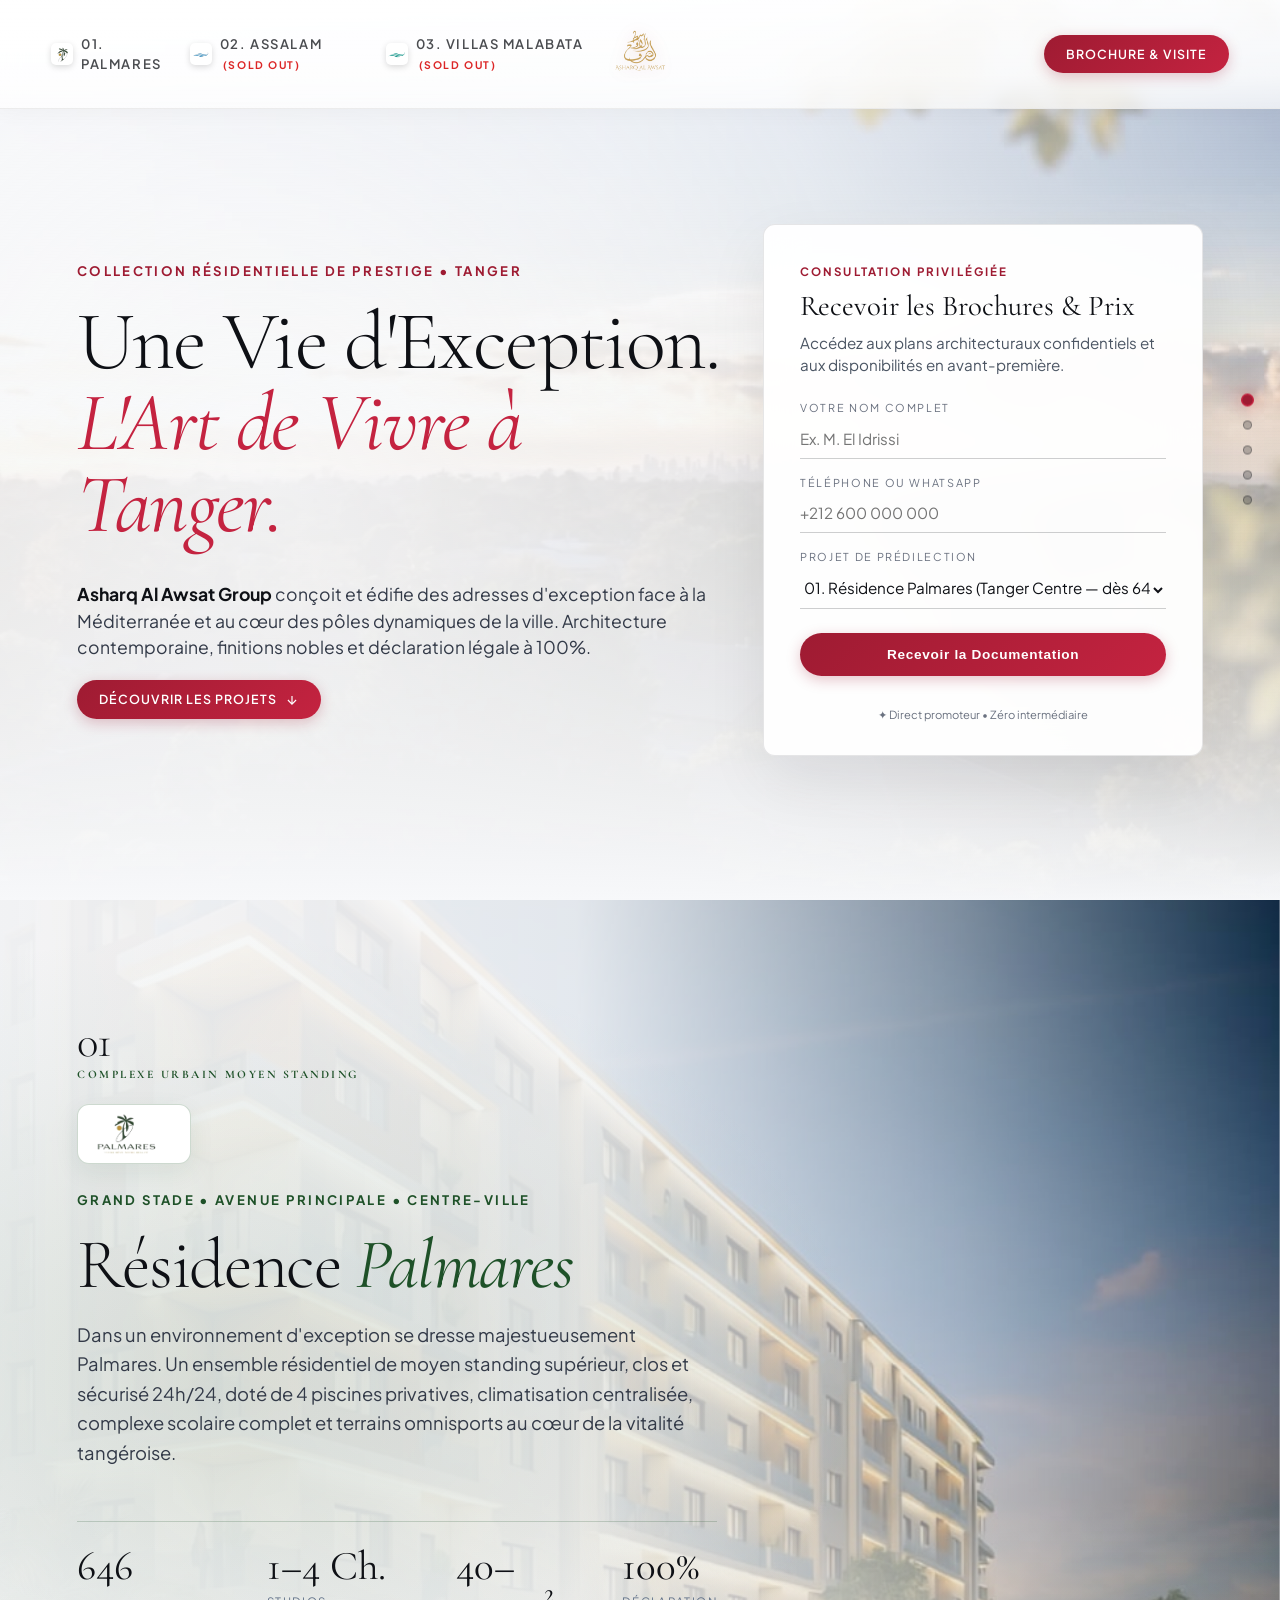
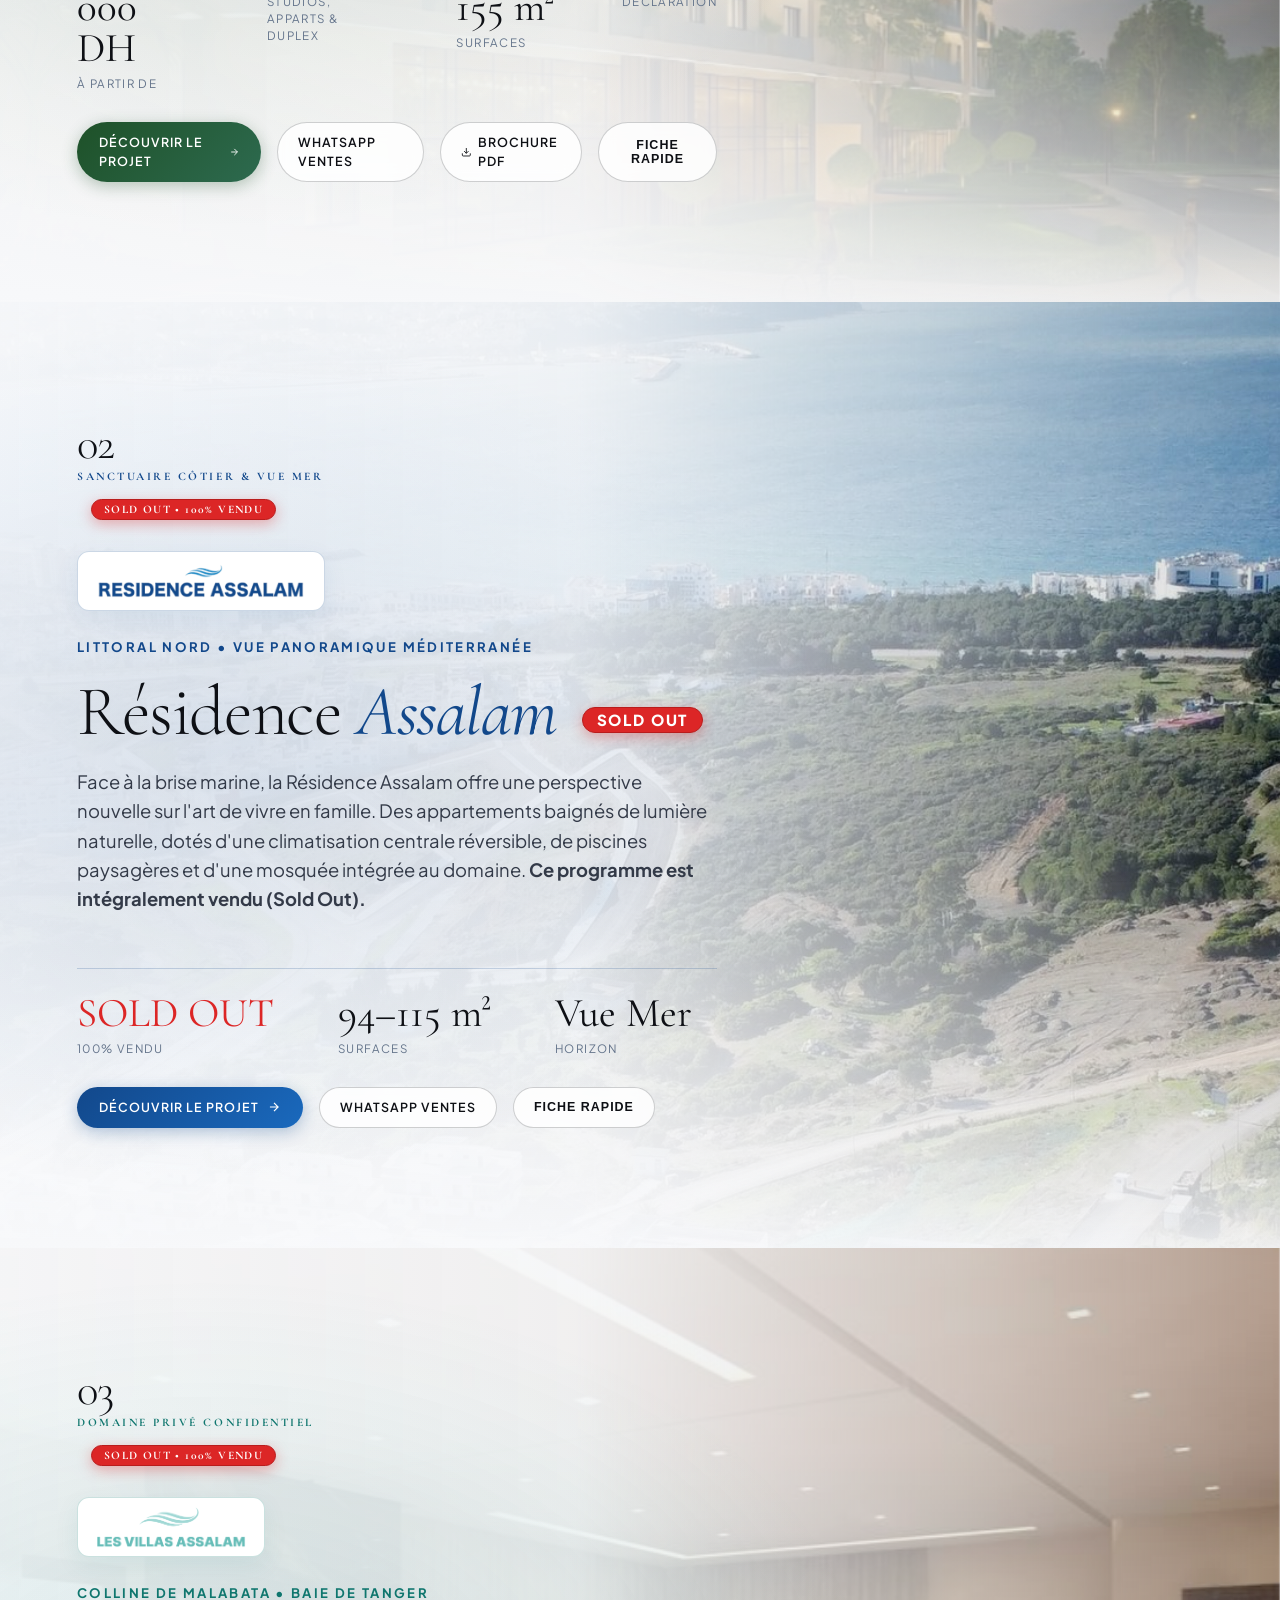
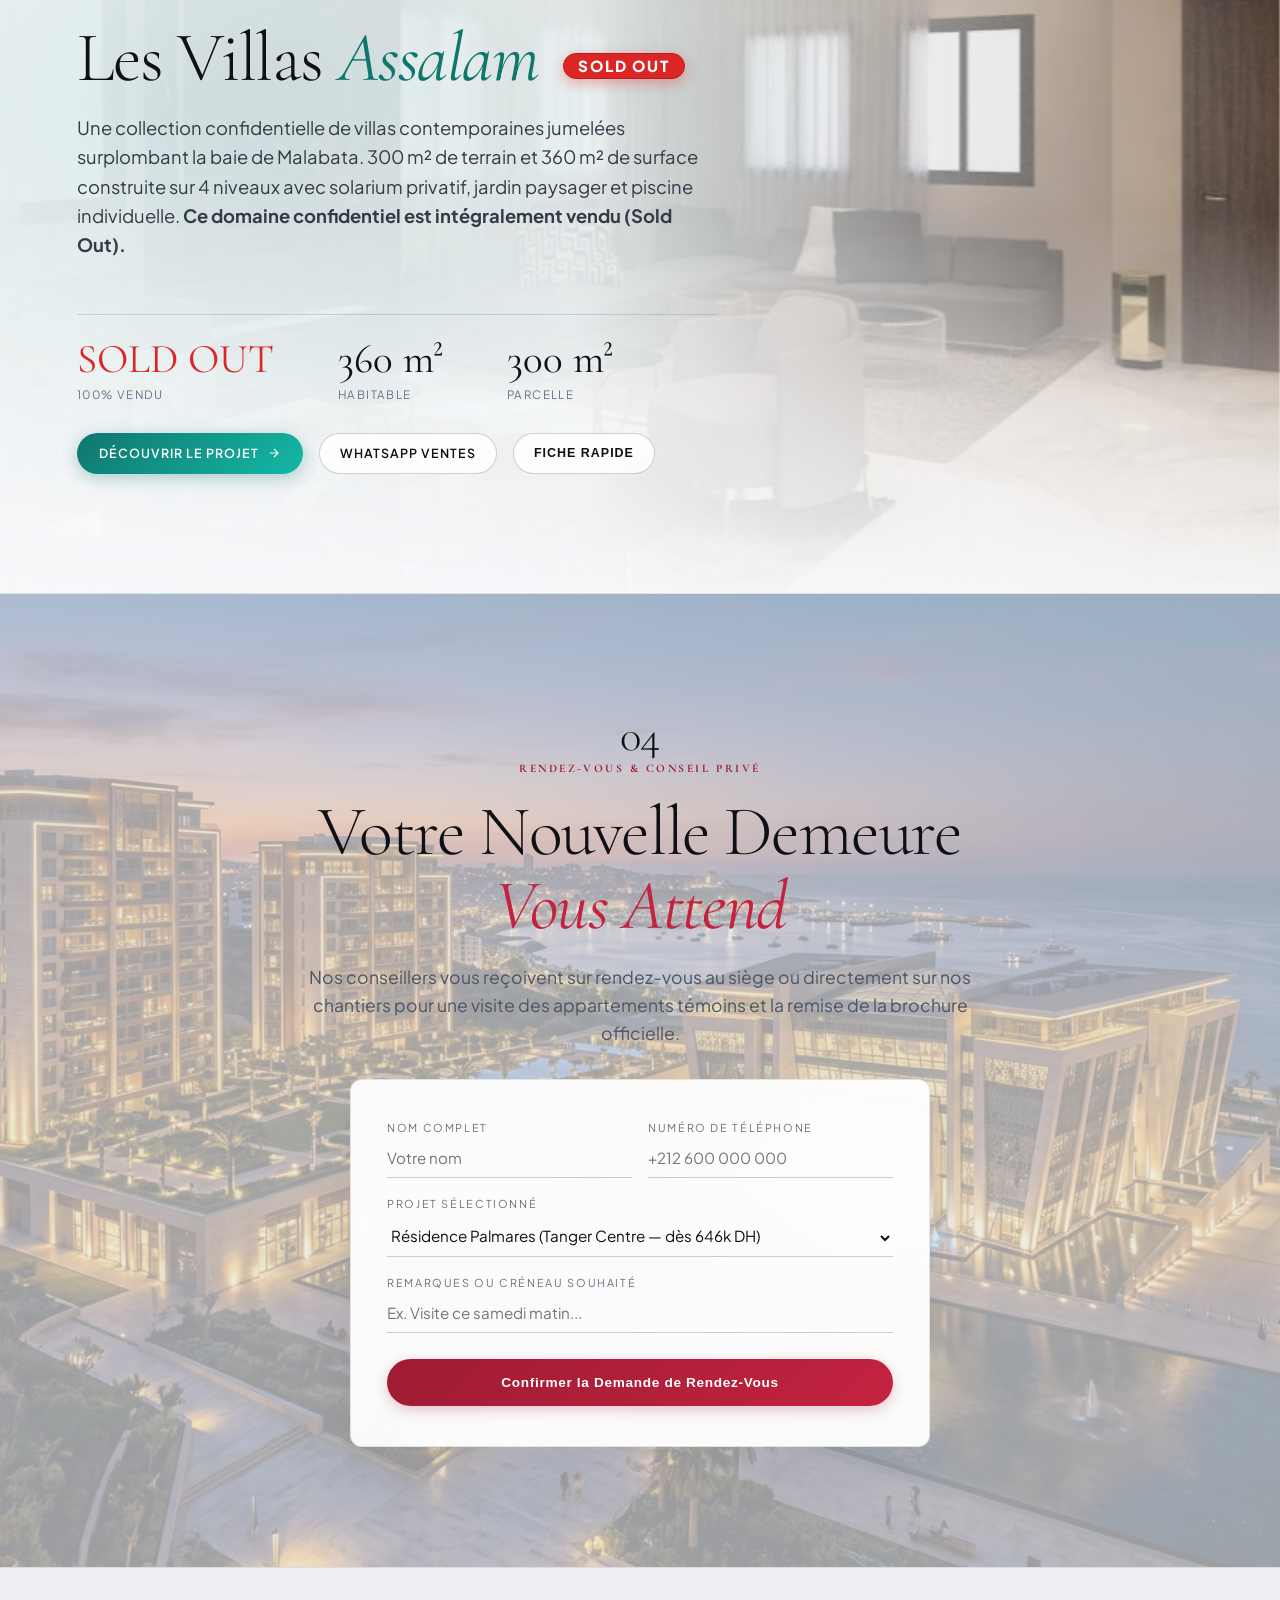
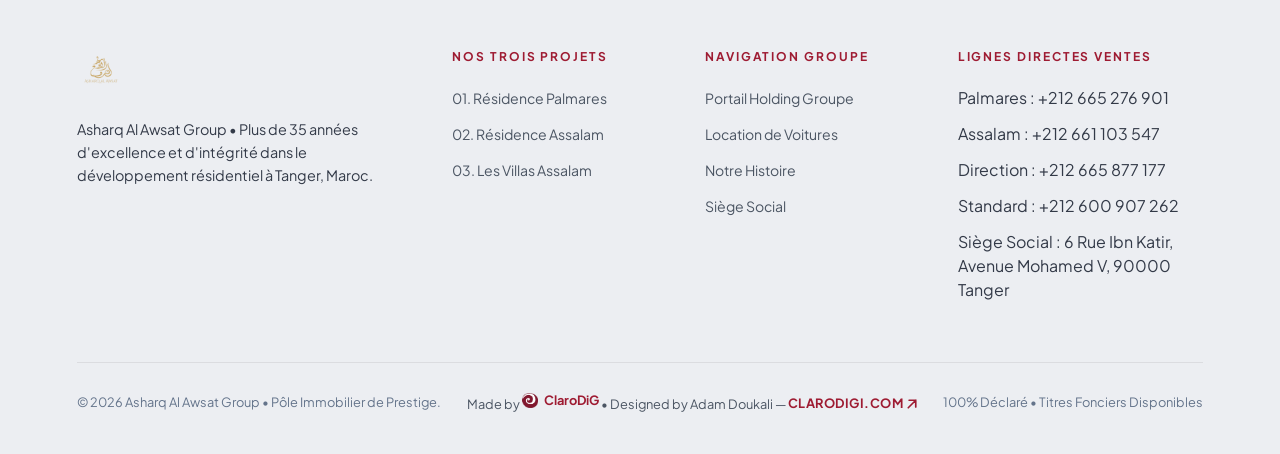
==== commit c82812eb: "feat: update pricing, remove IMMOBILIER text, enlarge logo, remove Neuf/En Construction card" ====
--- a/index.html
+++ b/index.html
@@ -14,7 +14,6 @@
 
   <!-- Loam House Architectural Styles -->
   <link rel="stylesheet" href="styles/loam.css?v=pagescroll_2">
-  <link rel="stylesheet" href="styles/palmares-3d-explorer.css?v=pagescroll_2">
 
   <!-- Lenis & GSAP CDN Scripts -->
   <script src="https://cdn.jsdelivr.net/npm/lenis@1.1.18/dist/lenis.min.js"></script>
@@ -23,22 +22,20 @@
 </head>
 <body>
 
-  <!-- Floating Luxury Page Indicator (7 Discrete Slides / Sections — Identical to Holding Group) -->
+  <!-- Floating Luxury Page Indicator (5 Discrete Slides / Sections) -->
   <nav class="page-scroll-dots" id="page-scroll-dots" aria-label="Pagination des résidences">
     <button class="scroll-dot active" data-page="0" data-label="01. Accueil" aria-label="Écran 1 : Accueil"></button>
     <button class="scroll-dot" data-page="1" data-label="02. Palmares" aria-label="Écran 2 : Résidence Palmares"></button>
     <button class="scroll-dot" data-page="2" data-label="03. Assalam" aria-label="Écran 3 : Résidence Assalam"></button>
     <button class="scroll-dot" data-page="3" data-label="04. Villas Malabata" aria-label="Écran 4 : Les Villas Assalam"></button>
-    <button class="scroll-dot" data-page="4" data-label="05. Finitions" aria-label="Écran 5 : Finitions & Design"></button>
-    <button class="scroll-dot" data-page="5" data-label="06. Maquette 3D" aria-label="Écran 6 : Maquette 3D"></button>
-    <button class="scroll-dot" data-page="6" data-label="07. Contact & Visite" aria-label="Écran 7 : Contact & Visite"></button>
+    <button class="scroll-dot" data-page="4" data-label="05. Contact & Visite" aria-label="Écran 5 : Contact & Visite"></button>
   </nav>
 
   <!-- ==========================================================================
        Master Site Header (Loam House Style)
        ========================================================================== -->
   <header class="loam-header" id="master-header">
-    <!-- Left: The 3 Main Projects & 3D Plans -->
+    <!-- Left: The 3 Main Projects -->
     <nav class="loam-nav-projects" aria-label="Nos Trois Projets Phares">
       <a href="palmares.html" class="loam-nav-link loam-nav-palmares">
         <span class="loam-nav-badge"><img src="assets/projects/chip_emblem_palmares.png" alt="Palmares"></span>
@@ -46,13 +43,12 @@
       </a>
       <a href="residence-assalam.html" class="loam-nav-link loam-nav-assalam">
         <span class="loam-nav-badge"><img src="assets/projects/chip_emblem_assalam.png" alt="Assalam"></span>
-        <span>02. Assalam</span>
+        <span>02. Assalam <em class="nav-sold-tag" style="font-size: 0.65rem; color: #DC2626; font-style: normal; font-weight: 700; margin-left: 3px;">(Sold Out)</em></span>
       </a>
       <a href="villas-assalam.html" class="loam-nav-link loam-nav-villas">
         <span class="loam-nav-badge"><img src="assets/projects/chip_emblem_villas.png" alt="Villas Malabata"></span>
-        <span>03. Villas Malabata</span>
+        <span>03. Villas Malabata <em class="nav-sold-tag" style="font-size: 0.65rem; color: #DC2626; font-style: normal; font-weight: 700; margin-left: 3px;">(Sold Out)</em></span>
       </a>
-      <a href="#plans3d" class="loam-nav-link">3D & Plans</a>
     </nav>
 
     <!-- Center: Clean Asharq Al Awsat Group Logo (Without Immobilier) -->
@@ -104,9 +100,6 @@
             <span>Découvrir les Projets</span>
             <svg width="14" height="14" viewBox="0 0 24 24" fill="none" stroke="currentColor" stroke-width="2"><path d="M12 5v14M19 12l-7 7-7-7"/></svg>
           </a>
-          <a href="#plans3d" class="loam-btn-outline">
-            <span>Modèles 3D & Plans</span>
-          </a>
         </div>
       </div>
 
@@ -134,9 +127,9 @@
           <div class="card-field">
             <label for="hero-project">Projet de Prédilection</label>
             <select id="hero-project">
-              <option value="palmares">01. Résidence Palmares (Tanger Centre — dès 688k DH)</option>
-              <option value="assalam">02. Résidence Assalam (Vue Mer — dès 13 800 DH/m²)</option>
-              <option value="villas">03. Les Villas Assalam (Malabata — 2.5M DH)</option>
+              <option value="palmares">01. Résidence Palmares (Tanger Centre — dès 646k DH)</option>
+              <option value="assalam">02. Résidence Assalam (Vue Mer — Sold Out / 100% Vendu)</option>
+              <option value="villas">03. Les Villas Assalam (Malabata — Sold Out / 100% Vendu)</option>
             </select>
           </div>
 
@@ -159,7 +152,7 @@
 
       <div class="loam-chapter-copy">
         <div class="section-number">
-          01 <span class="section-tagline">Complexe Urbain Haut Standing</span>
+          01 <span class="section-tagline">Complexe Urbain Moyen Standing</span>
         </div>
         <div class="loam-project-brand-badge">
           <img src="assets/projects/logo_palmares.png" alt="Logo Officiel Résidence Palmares" class="loam-project-brand-logo">
@@ -169,14 +162,18 @@
           Résidence <em>Palmares</em>
         </h2>
         <p class="loam-chapter-lede">
-          <span class="desktop-only">Dans un environnement d’exception se dresse majestueusement Palmares. Un ensemble résidentiel clos et sécurisé 24h/24 alliant appartements spacieux, complexe scolaire complet, terrains omnisports et piscines privatives au cœur de la vitalité tangéroise.</span>
-          <span class="mobile-only">Ensemble résidentiel clos et sécurisé avec école, omnisports et piscines privatives.</span>
+          <span class="desktop-only">Dans un environnement d'exception se dresse majestueusement Palmares. Un ensemble résidentiel de moyen standing supérieur, clos et sécurisé 24h/24, doté de 4 piscines privatives, climatisation centralisée, complexe scolaire complet et terrains omnisports au cœur de la vitalité tangéroise.</span>
+          <span class="mobile-only">Ensemble résidentiel moyen standing clos et sécurisé avec 4 piscines, école et omnisports.</span>
         </p>
 
         <div class="loam-figs">
           <div class="loam-fig">
-            <strong>688 000 DH</strong>
+            <strong>646 000 DH</strong>
             <span>À Partir De</span>
+          </div>
+          <div class="loam-fig">
+            <strong>1–4 Ch.</strong>
+            <span>Studios, Apparts & Duplex</span>
           </div>
           <div class="loam-fig">
             <strong>40–155 m²</strong>
@@ -219,23 +216,24 @@
       <div class="loam-chapter-copy">
         <div class="section-number">
           02 <span class="section-tagline">Sanctuaire Côtier & Vue Mer</span>
+          <span class="badge-sold-out" style="margin-left: 14px; padding: 4px 12px; border-radius: 9999px; font-size: 0.72rem; vertical-align: middle;">SOLD OUT • 100% VENDU</span>
         </div>
         <div class="loam-project-brand-badge">
           <img src="assets/projects/logo_assalam.png" alt="Logo Officiel Résidence Assalam" class="loam-project-brand-logo">
         </div>
         <p class="loam-eyebrow desktop-only">Littoral Nord • Vue Panoramique Méditerranée</p>
         <h2 class="loam-chapter-title">
-          Résidence <em>Assalam</em>
+          Résidence <em>Assalam</em> <span class="badge-sold-out" style="font-size: 0.95rem; font-family: var(--font-sans); padding: 4px 14px; border-radius: 9999px; vertical-align: middle; font-style: normal; display: inline-block; margin-left: 10px;">SOLD OUT</span>
         </h2>
         <p class="loam-chapter-lede">
-          <span class="desktop-only">Face à la brise marine, la Résidence Assalam offre une perspective nouvelle sur l'art de vivre en famille. Des appartements baignés de lumière naturelle, dotés d'une climatisation centrale réversible, de piscines paysagères et d'une mosquée intégrée au domaine.</span>
-          <span class="mobile-only">Appartements d'exception face à la mer avec piscines paysagères et mosquée au domaine.</span>
+          <span class="desktop-only">Face à la brise marine, la Résidence Assalam offre une perspective nouvelle sur l'art de vivre en famille. Des appartements baignés de lumière naturelle, dotés d'une climatisation centrale réversible, de piscines paysagères et d'une mosquée intégrée au domaine. <strong>Ce programme est intégralement vendu (Sold Out).</strong></span>
+          <span class="mobile-only">Appartements d'exception face à la mer avec piscines paysagères • 100% Vendu (Sold Out).</span>
         </p>
 
         <div class="loam-figs">
-          <div class="loam-fig">
-            <strong>13 800 DH</strong>
-            <span>Le m² Habitable</span>
+          <div class="loam-fig" style="border-color: #DC2626;">
+            <strong style="color: #DC2626;">SOLD OUT</strong>
+            <span>100% Vendu</span>
           </div>
           <div class="loam-fig">
             <strong>94–115 m²</strong>
@@ -274,23 +272,24 @@
       <div class="loam-chapter-copy">
         <div class="section-number">
           03 <span class="section-tagline">Domaine Privé Confidentiel</span>
+          <span class="badge-sold-out" style="margin-left: 14px; padding: 4px 12px; border-radius: 9999px; font-size: 0.72rem; vertical-align: middle;">SOLD OUT • 100% VENDU</span>
         </div>
         <div class="loam-project-brand-badge">
           <img src="assets/projects/logo_villas.png" alt="Logo Officiel Les Villas Assalam" class="loam-project-brand-logo">
         </div>
         <p class="loam-eyebrow desktop-only">Colline de Malabata • Baie de Tanger</p>
         <h2 class="loam-chapter-title">
-          Les Villas <em>Assalam</em>
+          Les Villas <em>Assalam</em> <span class="badge-sold-out" style="font-size: 0.95rem; font-family: var(--font-sans); padding: 4px 14px; border-radius: 9999px; vertical-align: middle; font-style: normal; display: inline-block; margin-left: 10px;">SOLD OUT</span>
         </h2>
         <p class="loam-chapter-lede">
-          <span class="desktop-only">Une collection confidentielle de villas contemporaines jumelées surplombant la baie de Malabata. 300 m² de terrain et 360 m² de surface construite sur 4 niveaux avec solarium privatif, jardin paysager et piscine individuelle.</span>
-          <span class="mobile-only">Villas de prestige sur 4 niveaux avec solarium privatif, jardin et piscine à Malabata.</span>
+          <span class="desktop-only">Une collection confidentielle de villas contemporaines jumelées surplombant la baie de Malabata. 300 m² de terrain et 360 m² de surface construite sur 4 niveaux avec solarium privatif, jardin paysager et piscine individuelle. <strong>Ce domaine confidentiel est intégralement vendu (Sold Out).</strong></span>
+          <span class="mobile-only">Villas de prestige sur 4 niveaux à Malabata • 100% Vendu (Sold Out).</span>
         </p>
 
         <div class="loam-figs">
-          <div class="loam-fig">
-            <strong>2 500 000 DH</strong>
-            <span>Prix Propriété</span>
+          <div class="loam-fig" style="border-color: #DC2626;">
+            <strong style="color: #DC2626;">SOLD OUT</strong>
+            <span>100% Vendu</span>
           </div>
           <div class="loam-fig">
             <strong>360 m²</strong>
@@ -317,73 +316,10 @@
       </div>
     </section>
 
+
+
     <!-- ==========================================================================
-         CHAPTER 04: Finitions & Architecture (Loam House Interactive Swatches)
-         ========================================================================== -->
-    <section id="finitions" class="loam-chapter">
-      <div class="loam-chapter-bg">
-        <img id="loam-finish-img" src="assets/loam/INT01_Penthouse-Living.jpg" alt="Finitions Intérieures et Volumes">
-      </div>
-      <div class="loam-chapter-shade"></div>
-
-      <div class="loam-chapter-copy">
-        <div class="section-number">
-          04 <span class="section-tagline">Exigence des Matériaux & Design</span>
-        </div>
-        <p class="loam-eyebrow">L'Harmonie dans Chaque Détail</p>
-        <h2 class="loam-chapter-title">
-          La Perfection dans <em>Chaque Ligne</em>
-        </h2>
-        <p class="loam-chapter-lede">
-          <span class="desktop-only">Nous marions le savoir-faire artisanal marocain aux standards architecturaux internationaux les plus stricts : marbres polis de premier choix, menuiseries nobles, vitrages isolants thermo-acoustiques et agencements baignés de clarté.</span>
-          <span class="mobile-only">Marbres polis de premier choix, menuiseries nobles et vitrages thermo-acoustiques.</span>
-        </p>
-
-        <div class="loam-tags">
-          <button type="button" class="loam-tag-btn active" data-img="assets/loam/INT01_Penthouse-Living.jpg">
-            Séjour & Réceptions
-          </button>
-          <button type="button" class="loam-tag-btn" data-img="assets/loam/INT03_Courtyard-Living-Dining.jpg">
-            Salons & Patios
-          </button>
-          <button type="button" class="loam-tag-btn" data-img="assets/loam/INT04_Kitchen-Light.jpg">
-            Cuisines Équipées
-          </button>
-          <button type="button" class="loam-tag-btn" data-img="assets/loam/INT05_Bathroom-Light.jpg">
-            Bains & Marbre
-          </button>
-          <button type="button" class="loam-tag-btn" data-img="assets/loam/EXT_Terrace.jpg">
-            Terrasses Extérieures
-          </button>
-        </div>
-      </div>
-    </section>
-
-    <!-- ==========================================================================
-         CHAPTER 05: 3D Plans & Typologies Explorer (Interactive Master Model)
-         ========================================================================== -->
-    <section id="plans3d" class="loam-plans-section">
-      <div class="loam-plans-header desktop-only">
-        <div class="section-number">
-          05 <span class="section-tagline">Architecture & Typologies 3D</span>
-        </div>
-        <h2 class="loam-chapter-title" style="margin-top: 10px;">
-          Maquette 3D Interactive & <em>Dollhouse Palmares</em>
-        </h2>
-        <p style="color: #4B5563; font-size: 1.05rem; margin-top: 12px; line-height: 1.6;">
-          Naviguez en 3D temps réel au cœur de la <strong>Tranche 8 (Étage Courant)</strong> de la Résidence Palmares conçue par MB Interior Architects. Basculez entre la maquette 3D dollhouse de l'appartement et la vue du plateau des 17 lots, simulez l'ensoleillement de Tanger heure par heure, et personnalisez les finitions intérieures.
-        </p>
-      </div>
-
-      <div class="mobile-only section-number" style="margin-bottom: 8px;">
-        05 <span class="section-tagline">Architecture & Typologies 3D</span>
-      </div>
-
-      <div id="palmares-3d-explorer"></div>
-    </section>
-
-    <!-- ==========================================================================
-         CHAPTER 06: Private Consultation & Contact
+         CHAPTER 04: Private Consultation & Contact
          ========================================================================== -->
     <section id="contact" class="loam-contact-section">
       <div class="loam-contact-bg">
@@ -392,7 +328,7 @@
 
       <div class="loam-contact-container">
         <div class="section-number">
-          06 <span class="section-tagline">Rendez-Vous & Conseil Privé</span>
+          04 <span class="section-tagline">Rendez-Vous & Conseil Privé</span>
         </div>
         <h2 class="loam-chapter-title">
           Votre Nouvelle Demeure <em>Vous Attend</em>
@@ -417,9 +353,9 @@
           <div class="card-field">
             <label for="c-project">Projet Sélectionné</label>
             <select id="c-project">
-              <option value="palmares">Résidence Palmares (Tanger Centre — dès 688k DH)</option>
-              <option value="assalam">Résidence Assalam (Vue Mer — dès 13 800 DH/m²)</option>
-              <option value="villas">Les Villas Assalam (Malabata — 2.5M DH)</option>
+              <option value="palmares">Résidence Palmares (Tanger Centre — dès 646k DH)</option>
+              <option value="assalam">Résidence Assalam (Vue Mer — Sold Out / 100% Vendu)</option>
+              <option value="villas">Les Villas Assalam (Malabata — Sold Out / 100% Vendu)</option>
             </select>
           </div>
 
@@ -506,7 +442,6 @@
           <li><a href="palmares.html">01. Résidence Palmares</a></li>
           <li><a href="residence-assalam.html">02. Résidence Assalam</a></li>
           <li><a href="villas-assalam.html">03. Les Villas Assalam</a></li>
-          <li><a href="#plans3d">Plans 3D & Typologies</a></li>
         </ul>
       </div>
 
@@ -541,9 +476,5 @@
 
   <!-- Controller Script -->
   <script src="js/loam-scroll.js?v=pagescroll_2"></script>
-  <!-- Three.js WebGL 3D Engine -->
-  <script src="https://cdnjs.cloudflare.com/ajax/libs/three.js/r128/three.min.js"></script>
-  <!-- Palmares 3D Architectural Master Explorer Script -->
-  <script src="js/palmares-3d-explorer.js?v=pagescroll_2"></script>
 </body>
 </html>
--- a/styles/loam.css
+++ b/styles/loam.css
@@ -66,11 +66,26 @@
 }
 
 /* Section Scroll Snap & Offset Grounding (Holding Style) */
-#hero, #palmares, #assalam, #villas, #finitions, #plans3d, #contact {
+#hero, #palmares, #assalam, #villas, #contact {
   scroll-margin-top: 70px !important;
 }
 
-/* Floating Luxury Page Indicators (7 Discrete Slides — Identical to Holding Group) */
+/* Sold Out Badges */
+.badge-sold-out {
+  display: inline-flex;
+  align-items: center;
+  justify-content: center;
+  gap: 6px;
+  background: #DC2626 !important;
+  color: #FFFFFF !important;
+  border: 1px solid #B91C1C !important;
+  font-weight: 800 !important;
+  letter-spacing: 0.12em !important;
+  text-transform: uppercase !important;
+  box-shadow: 0 4px 14px rgba(220, 38, 38, 0.35) !important;
+}
+
+/* Floating Luxury Page Indicators (5 Discrete Slides — Identical to Holding Group) */
 .page-scroll-dots {
   position: fixed;
   right: 28px;
@@ -239,20 +254,14 @@
 }
 
 .loam-logo-lockup img {
-  height: 52px;
+  height: 72px;
   width: auto;
   object-fit: contain;
   filter: drop-shadow(0 2px 8px rgba(158, 27, 50, 0.18));
 }
 
 .loam-logo-lockup span {
-  font-family: var(--font-serif);
-  font-size: 0.74rem;
-  font-weight: 700;
-  letter-spacing: 0.32em;
-  text-transform: uppercase;
-  color: #0E1015;
-  margin-top: 2px;
+  display: none;
 }
 
 /* Header CTAs */
@@ -1411,7 +1420,7 @@
   }
 
   .loam-logo-lockup img {
-    height: 28px !important;
+    height: 44px !important;
     width: auto !important;
   }
 
